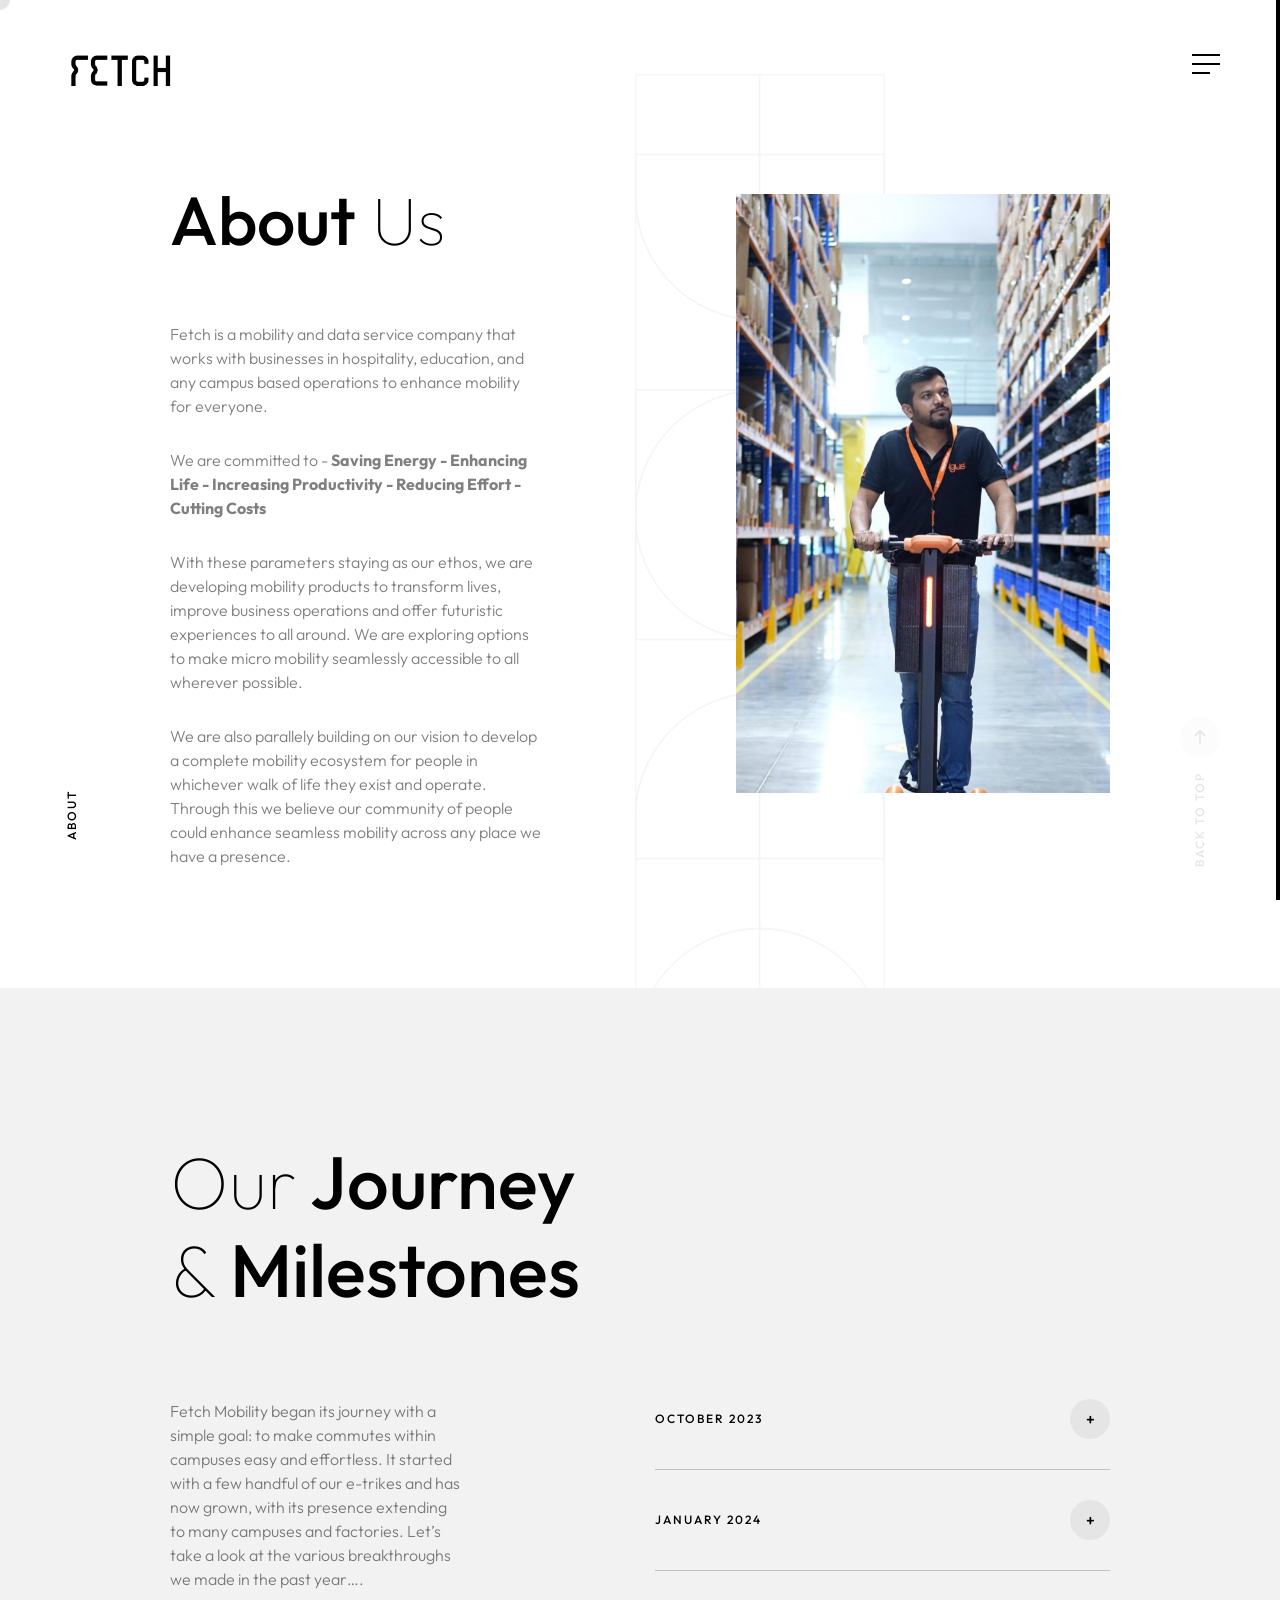
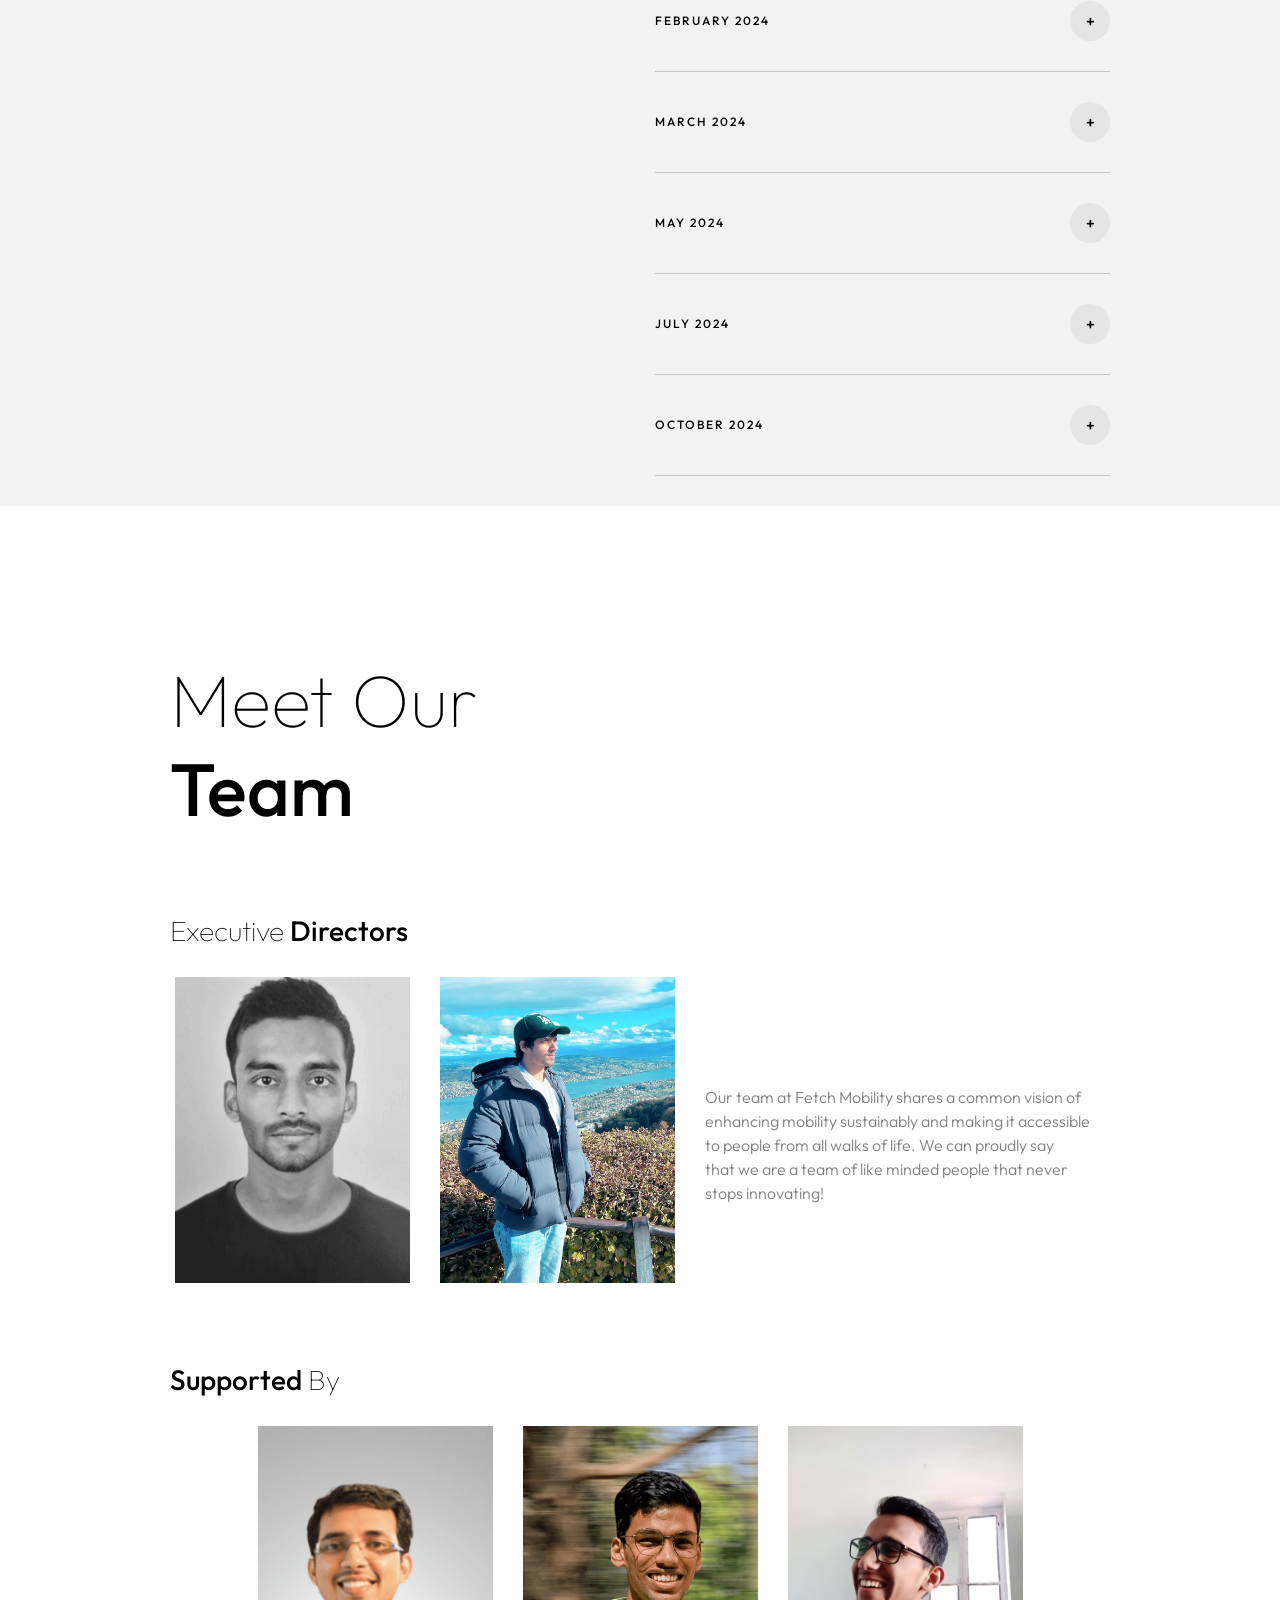
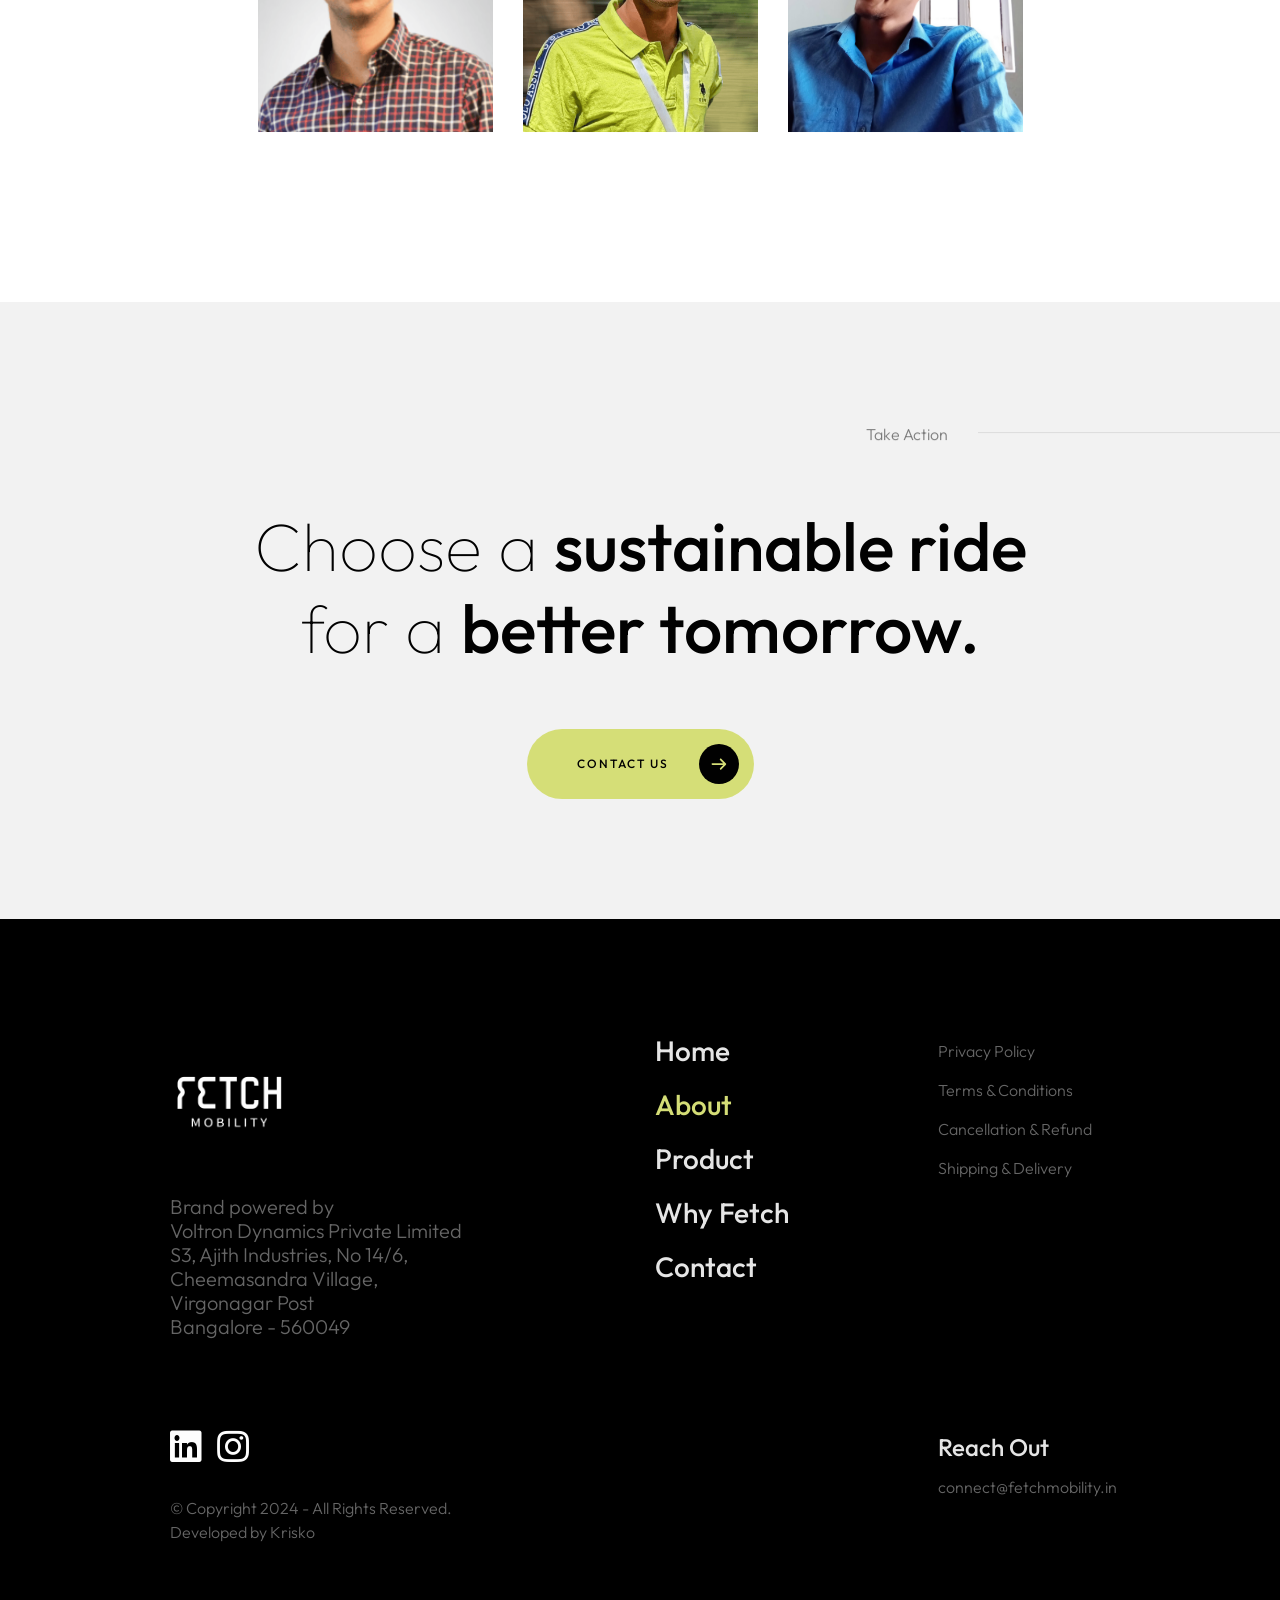
==== about.html @ f368ff75 "full" ====
<!DOCTYPE html>
<html lang="zxx">

<head>
  <meta charset="UTF-8" />
  <meta name="viewport" content="width=device-width, initial-scale=1.0" />
  <meta http-equiv="X-UA-Compatible" content="ie=edge" />

  <!-- bootstrap grid css -->
  <link rel="stylesheet" href="css/plugins/bootstrap-grid.css" />
  <!-- font awesome css -->
  <link rel="stylesheet" href="css/plugins/font-awesome.min.css" />
  <!-- swiper css -->
  <link rel="stylesheet" href="css/plugins/swiper.min.css" />
  <!-- fancybox css -->
  <link rel="stylesheet" href="css/plugins/fancybox.min.css" />
  <!-- ashley scss -->
  <link rel="stylesheet" href="css/style.css" />
  <!-- page name -->
  <title>About Us</title>
</head>

<body id="swupMain">
  <!-- wrapper -->
  <div class="mil-wrapper" id="top">
    <!-- cursor -->
    <div class="mil-ball">
      <span class="mil-icon-1">
        <svg viewBox="0 0 128 128">
          <path
            d="M106.1,41.9c-1.2-1.2-3.1-1.2-4.2,0c-1.2,1.2-1.2,3.1,0,4.2L116.8,61H11.2l14.9-14.9c1.2-1.2,1.2-3.1,0-4.2	c-1.2-1.2-3.1-1.2-4.2,0l-20,20c-1.2,1.2-1.2,3.1,0,4.2l20,20c0.6,0.6,1.4,0.9,2.1,0.9s1.5-0.3,2.1-0.9c1.2-1.2,1.2-3.1,0-4.2	L11.2,67h105.5l-14.9,14.9c-1.2,1.2-1.2,3.1,0,4.2c0.6,0.6,1.4,0.9,2.1,0.9s1.5-0.3,2.1-0.9l20-20c1.2-1.2,1.2-3.1,0-4.2L106.1,41.9	z" />
        </svg>
      </span>
      <div class="mil-more-text">More</div>
      <div class="mil-choose-text">Сhoose</div>
    </div>
    <!-- cursor end -->

    <!-- preloader -->
    <!-- <div class="mil-preloader">
            <div class="mil-preloader-animation">
                <div class="mil-pos-abs mil-animation-1">
                    <p class="mil-h3 mil-muted mil-thin">Pioneering</p>
                    <p class="mil-h3 mil-muted">Creative</p>
                    <p class="mil-h3 mil-muted mil-thin">Excellence</p>
                </div>
                <div class="mil-pos-abs mil-animation-2">
                    <div class="mil-reveal-frame">
                        <p class="mil-reveal-box"></p>
                        <p class="mil-h3 mil-muted mil-thin">ashley.com</p>
                    </div>
                </div>
            </div>
        </div> -->
    <!-- preloader end -->

    <!-- scrollbar progress -->
    <div class="mil-progress-track">
      <div class="mil-progress"></div>
    </div>
    <!-- scrollbar progress end -->

    <!-- menu -->
    <div class="mil-menu-frame">
      <!-- frame clone -->
      <div class="mil-frame-top">
        <!-- <a href="index.html" class="mil-logo">A.</a> -->
        <a href="index.html" class="mil-logo">
          <img src="img/photo/logo-light.png" alt="Logo" style="width: 120px; height: auto" />
        </a>
        <div class="mil-menu-btn">
          <span></span>
        </div>
      </div>
      <!-- frame clone end -->
      <div class="container">
        <div class="mil-menu-content">
          <div class="row">
            <div class="col-xl-5">
              <nav class="mil-main-menu" id="swupMenu">
                <ul>
                  <li class="mil-has-children">
                    <a href="index.html">Home</a>
                    <!-- <ul>
                                            <li><a href="home-1.html">Landing page</a></li>
                                            <li><a href="home-2.html">Personal</a></li>
                                            <li><a href="portfolio-3.html">Portfolio slider</a></li>
                                        </ul> -->
                  </li>
                  <li class="mil-has-children mil-active">
                    <a href="about.html">About</a>
                    <!-- <ul>
                                            <li><a href="portfolio-1.html">Grid type 1</a></li>
                                            <li><a href="portfolio-2.html">Grid type 2</a></li>
                                            <li><a href="portfolio-3.html">Slider</a></li>
                                        </ul> -->
                  </li>
                  <li class="mil-has-children">
                    <a href="product.html">Product</a>
                  </li>
                  <li class="mil-has-children">
                    <a href="why-fetch.html">Why Fetch</a>
                    <!-- <ul>
                                            <li><a href="services.html">Services List</a></li>
                                            <li><a href="service.html">Single service</a></li>
                                        </ul> -->
                  </li>

                  <!-- #TODO: Uncomment -->
                  <!-- <li class="mil-has-children"> -->
                  <!-- #TODO: Add href value -->
                  <!-- <a href="#.">Product</a> -->
                  <!-- <ul>
                                            <li><a href="blog.html">Blog List</a></li>
                                            <li><a href="publication.html">Publication</a></li>
                                        </ul> -->
                  <!-- </li> -->
                  <!-- #TODO: Uncomment -->
                  <!-- <li class="mil-has-children"> -->
                  <!-- <a href="blog.html">Blog</a> -->
                  <!-- <ul>
                                            <li><a href="team.html">Team</a></li>
                                            <li><a href="contact.html">Contact</a></li>
                                            <li><a href="404.html">404</a></li>
                                        </ul> -->
                  <!-- </li> -->
                  <li class="mil-has-children">
                    <a href="contact.html">Contact</a>
                  </li>
                </ul>
              </nav>
            </div>
          </div>
        </div>
      </div>
    </div>
    <!-- menu -->

    <!-- curtain -->
    <div class="mil-curtain"></div>
    <!-- curtain end -->

    <!-- frame -->
    <div class="mil-frame">
      <div class="mil-frame-top">
        <!-- <a href="index.html" class="mil-logo">A.</a> -->
        <a href="index.html" class="mil-logo">
          <img src="img/photo/logo.png" alt="Logo" class="responsive-logo" style="width: 120px; height: auto" />
        </a>
        <div class="mil-menu-btn">
          <span></span>
        </div>
      </div>
      <div class="mil-frame-bottom">
        <div class="mil-current-page"></div>
        <div class="mil-back-to-top">
          <a href="#top" class="mil-link mil-dark mil-arrow-place">
            <span>Back to top</span>
          </a>
        </div>
      </div>
    </div>
    <!-- frame end -->

    <!-- content -->
    <div class="mil-content">
      <div class="mil-main-transition">
        <!-- about -->
        <section id="about">
          <div class="container mil-p-120-30">
            <a href="index.html">
              <img src="img/photo/logo.png" alt="Logo" class="removed-logo" style="
                    width: 120px;
                    height: 120px;
                    position: absolute;
                    top: 10px;
                    left: 60px;
                  " /></a>

            <div class="row justify-content-between align-items-center">
              <div class="col-lg-6 col-xl-5">
                <div class="mil-mb-90">
                  <h2 class="mil-up mil-mb-60" style="margin-top: 60px; margin-bottom: 60px">
                    About<span class="mil-thin"> Us</span>
                  </h2>
                  <p class="mil-up mil-mb-30">
                    Fetch is a mobility and data service company that works
                    with businesses in hospitality, education, and any campus
                    based operations to enhance mobility for everyone.
                  </p>
                  <p class="mil-up mil-mb-30">
                    We are committed to -
                    <strong>Saving Energy - Enhancing Life - Increasing
                      Productivity - Reducing Effort - Cutting Costs</strong>
                  </p>
                  <p class="mil-up mil-mb-30">
                    With these parameters staying as our ethos, we are
                    developing mobility products to transform lives, improve
                    business operations and offer futuristic experiences to
                    all around. We are exploring options to make micro
                    mobility seamlessly accessible to all wherever possible.
                  </p>
                  <p class="mil-up mil-mb-60">
                    We are also parallely building on our vision to develop a
                    complete mobility ecosystem for people in whichever walk
                    of life they exist and operate. Through this we believe
                    our community of people could enhance seamless mobility
                    across any place we have a presence.
                  </p>
                  <!-- #TODO: Modify as in design -->
                  <!-- <div class="mil-about-quote">
                                        <div class="mil-avatar mil-up">
                                            <img src="img/faces/customers/2.jpg" alt="Founder">
                                        </div>
                                        <h6 class="mil-quote mil-up">Passionately Creating <span class="mil-thin">Design Wonders:</span> Unleashing <span class="mil-thin">Boundless Creativity</span></h6>
                                    </div> -->
                </div>
              </div>

              <!-- <div class="row mil-services-grid m-0">
                                <div class="col-md-6 col-lg-3 mil-services-grid-item p-0">

                                    <a href="service.html" class="mil-service-card-sm mil-up">
                                        <h5 class="mil-muted mil-mb-30">Branding and <br>Identity Design</h5>
                                        <p class="mil-light-soft mil-mb-30">Our creative agency is a team of professionals focused on helping your brand grow.</p>
                                        <div class="mil-button mil-icon-button-sm mil-arrow-place"></div>
                                    </a>

                                </div>
                                <div class="col-md-6 col-lg-3 mil-services-grid-item p-0">

                                    <a href="service.html" class="mil-service-card-sm mil-up">
                                        <h5 class="mil-muted mil-mb-30">Website Design <br>and Development</h5>
                                        <p class="mil-light-soft mil-mb-30">Our creative agency is a team of professionals focused on helping your brand grow.</p>
                                        <div class="mil-button mil-icon-button-sm mil-arrow-place"></div>
                                    </a>

                                </div>
                            </div> -->

              <div class="col-lg-5">
                <div class="mil-about-photo mil-mb-90">
                  <div class="mil-lines-place"></div>
                  <div class="mil-up mil-img-frame" style="padding-bottom: 160%">
                    <img src="img/photo/about.jpg" alt="img" class="mil-scale" data-value-1="1" data-value-2="1.2" />
                  </div>
                </div>
              </div>
            </div>
          </div>
        </section>
        <!-- about end -->

        <!-- banner -->
        <div class="mil-inner-banner mil-soft-bg">
          <!-- <div class="mil-animation-frame">
                        <div class="mil-animation mil-position-4 mil-dark mil-scale" data-value-1="6" data-value-2="1.4"></div>
                    </div> -->
          <div class="mil-banner-content mil-up">
            <div class="container">
              <!-- <ul class="mil-breadcrumbs mil-mb-60">
                                <li><a href="home-1.html">Homepage</a></li>
                                <li><a href="services.html">Services</a></li>
                                <li><a href="service.html">Service</a></li>
                            </ul> -->
              <h1 class="mil-mb-60">
                <span class="mil-thin">Our</span> Journey
                <span class="mil-thin"><br />& </span>Milestones
              </h1>
              <a class="mil-link"> </a>
            </div>
          </div>
        </div>
        <!-- banner end -->

        <!-- service -->
        <section id="service" class="mil-soft-bg">
          <div class="container mil-p-20-90">
            <div class="row justify-content-between">
              <div class="col-lg-4 mil-relative mil-mb-90">
                <!-- TODO: Add Subheader -->
                <!-- <h4 class="mil-up mil-mb-30">Your <span class="mil-thin">Approach</span> <br>and <span class="mil-thin">Work Specifics</span></h4> -->
                <p class="mil-up mil-mb-30">
                  Fetch Mobility began its journey with a simple goal: to make
                  commutes within campuses easy and effortless. It started
                  with a few handful of our e-trikes and has now grown, with
                  its presence extending to many campuses and factories. Let’s
                  take a look at the various breakthroughs we made
                  in the past year….
                </p>
                <!-- <div class="mil-up">
                                    <a href="portfolio-3.html" class="mil-link mil-dark mil-arrow-place">
                                        <span>View works</span>
                                    </a>
                                </div> -->
              </div>
              <div class="col-lg-6">
                <div class="mil-accordion-group mil-up">
                  <div class="mil-accordion-menu">
                    <p class="mil-accordion-head">OCTOBER 2023</p>

                    <div class="mil-symbol mil-h3">
                      <div class="mil-plus">+</div>
                      <div class="mil-minus">-</div>
                    </div>
                  </div>
                  <div class="mil-accordion-content">
                    <p class="mil-mb-30">
                      In October 2023, our journey began with a clear mission:
                      to transform micro-mobility and provide enhanced,
                      accessible mobility solutions for all. We began by
                      implementing a Minimum Viable Product (MVP) to
                      understand how people would perceive and adapt to a new
                      mobility solution within campus environments.
                    </p>
                  </div>
                </div>

                <div class="mil-accordion-group mil-up">
                  <div class="mil-accordion-menu">
                    <p class="mil-accordion-head">JANUARY 2024</p>

                    <div class="mil-symbol mil-h3">
                      <div class="mil-plus">+</div>
                      <div class="mil-minus">-</div>
                    </div>
                  </div>
                  <div class="mil-accordion-content">
                    <p class="mil-mb-30">
                      By January 2024, we had developed the first iteration of
                      our Classic Trike, and rigorous testing was underway.
                      Our founders were dedicated to creating a completely
                      indigenous product, with all technological capabilities
                      designed and built in-house to ensure the highest
                      standards of innovation and quality.
                    </p>
                  </div>
                </div>

                <div class="mil-accordion-group mil-up">
                  <div class="mil-accordion-menu">
                    <p class="mil-accordion-head">FEBRUARY 2024</p>

                    <div class="mil-symbol mil-h3">
                      <div class="mil-plus">+</div>
                      <div class="mil-minus">-</div>
                    </div>
                  </div>
                  <div class="mil-accordion-content">
                    <p class="mil-mb-30">
                      In February 2024, we launched our pioneer fleet of
                      Trikes and began conducting live demos at multiple
                      campuses. It didn’t take long to grab the attention, as
                      institutions began to realize the potential of
                      integrating these cutting-edge vehicles into their
                      campuses. A major breakthrough came when Century Group,
                      one of Bangalore's most reputed real estate firms,
                      recognized the opportunity and decided to future-proof
                      their campuses with our products.
                    </p>
                  </div>
                </div>

                <div class="mil-accordion-group mil-up">
                  <div class="mil-accordion-menu">
                    <p class="mil-accordion-head">MARCH 2024</p>

                    <div class="mil-symbol mil-h3">
                      <div class="mil-plus">+</div>
                      <div class="mil-minus">-</div>
                    </div>
                  </div>
                  <div class="mil-accordion-content">
                    <p class="mil-mb-30">
                      The following month, in March 2024, our flagship Voltron
                      CT2310 Trikes were successfully deployed at Vidyashilp
                      University, transforming campus commutes and
                      significantly enhancing the institution’s brand appeal.
                      The experience was universally loved by students, staff,
                      and faculty alike, making it a major milestone for the
                      company.
                    </p>
                  </div>
                </div>

                <div class="mil-accordion-group mil-up">
                  <div class="mil-accordion-menu">
                    <p class="mil-accordion-head">MAY 2024</p>

                    <div class="mil-symbol mil-h3">
                      <div class="mil-plus">+</div>
                      <div class="mil-minus">-</div>
                    </div>
                  </div>
                  <div class="mil-accordion-content">
                    <p class="mil-mb-30">
                      By May 2024, our second fleet was deployed at the Igus
                      campus in Germany. The leadership there saw the value of
                      our products in terms of saving cost, time, and energy,
                      and our products were quickly embraced as part of their
                      commitment to lean operations and efficiency.
                    </p>
                  </div>
                </div>

                <div class="mil-accordion-group mil-up">
                  <div class="mil-accordion-menu">
                    <p class="mil-accordion-head">JULY 2024</p>

                    <div class="mil-symbol mil-h3">
                      <div class="mil-plus">+</div>
                      <div class="mil-minus">-</div>
                    </div>
                  </div>
                  <div class="mil-accordion-content">
                    <p class="mil-mb-30">
                      In July 2024, as our vision of scaling and making
                      enhanced mobility accessible to all began to take shape,
                      we officially rebranded as Fetch Mobility. This new name
                      reflected our ambition to create a comprehensive
                      mobility ecosystem that serves diverse needs across
                      different sectors.
                    </p>
                  </div>
                </div>

                <div class="mil-accordion-group mil-up">
                  <div class="mil-accordion-menu">
                    <p class="mil-accordion-head">OCTOBER 2024</p>

                    <div class="mil-symbol mil-h3">
                      <div class="mil-plus">+</div>
                      <div class="mil-minus">-</div>
                    </div>
                  </div>
                  <div class="mil-accordion-content">
                    <p class="mil-mb-30">
                      Finally, by October 2024, we had refined our approach to
                      scalability. The Classic Trike was upgraded, and we
                      introduced our first Kick Scooter. Additionally, we
                      developed an impressive software ecosystem and a custom
                      Vehicle Access System, all built entirely in-house by
                      our talented engineering team, setting the stage for the
                      next phase of growth.
                    </p>
                  </div>
                </div>
              </div>
            </div>
          </div>
        </section>
        <!-- service end -->

        <!-- banner -->
        <div class="mil-inner-banner">
          <div class="mil-banner-content mil-up">
            <!-- <div class="mil-animation-frame">
                            <div class="mil-animation mil-position-4 mil-dark mil-scale" data-value-1="6" data-value-2="1.4"></div>
                        </div> -->
            <div class="container">
              <!-- <ul class="mil-breadcrumbs mil-mb-60">
                                <li><a href="home-1.html">Homepage</a></li>
                                <li><a href="team.html">Team</a></li>
                            </ul> -->
              <h1 class="mil-mb-60">
                <span class="mil-thin">Meet Our</span><br />
                Team
              </h1>
            </div>
          </div>
        </div>
        <!-- banner end -->

        <!-- team -->
        <section id="team">
          <div class="container mil-p-120-90" style="padding-top: 20px">
            <div class="row">
              <h4 class="mil-up mil-mb-30">
                <span class="mil-thin">Executive</span> Directors
              </h4>
              <div
                style="display: flex; gap: 30px; align-items: center; flex-wrap: wrap; justify-content: center; margin-bottom: 50px;">
                <div class="col-6 col-md-4 col-lg-3">
                  <div class="mil-team-card mil-up mil-mb-30">
                    <img src="img/faces/joseph.png" alt="Team member" />
                    <div class="mil-description">
                      <div class="mil-secrc-text">
                        <h5 class="mil-muted mil-mb-5">
                          <a href="">Joseph Thomas</a>
                        </h5>
                        <p class="mil-link mil-light-soft mil-mb-10">
                          Founder
                        </p>
                        <ul class="mil-social-icons mil-center">
                          <!-- <li><a href="#." target="_blank" class="social-icon"> <i class="fab fa-behance"></i></a></li>
                                                <li><a href="#." target="_blank" class="social-icon"> <i class="fab fa-dribbble"></i></a></li>
                                                <li><a href="#." target="_blank" class="social-icon"> <i class="fab fa-twitter"></i></a></li>
                                                <li><a href="#." target="_blank" class="social-icon"> <i class="fab fa-github"></i></a></li> -->
                        </ul>
                      </div>
                    </div>
                  </div>
                </div>
                <div class="col-6 col-md-4 col-lg-3">
                  <div class="mil-team-card mil-up mil-mb-30">
                    <img src="img/faces/thomas.jpg" alt="Team member" />
                    <div class="mil-description">
                      <div class="mil-secrc-text">
                        <h5 class="mil-muted mil-mb-5">
                          <a href="">Thomas Abraham</a>
                        </h5>
                        <p class="mil-link mil-light-soft mil-mb-10">
                          Co-Founder
                        </p>
                        <ul class="mil-social-icons mil-center">
                          <!-- <li><a href="#." target="_blank" class="social-icon"> <i class="fab fa-behance"></i></a></li>
                                                <li><a href="#." target="_blank" class="social-icon"> <i class="fab fa-dribbble"></i></a></li>
                                                <li><a href="#." target="_blank" class="social-icon"> <i class="fab fa-twitter"></i></a></li>
                                                <li><a href="#." target="_blank" class="social-icon"> <i class="fab fa-github"></i></a></li> -->
                        </ul>
                      </div>
                    </div>
                  </div>
                </div>
                <p style="text-wrap: pretty; max-width: 400px;">
                  Our team at Fetch Mobility shares a common vision of
                  enhancing mobility sustainably and making it accessible to
                  people from all walks of life. We can proudly say that we
                  are a team of like minded people that never stops
                  innovating!
                </p>
              </div>
            </div>

            <div class="row">
              <h4 class="mil-up mil-mb-30">
                Supported <span class="mil-thin">By</span>
              </h4>
              <div
                style="display: flex; gap: 30px; align-items: center; flex-wrap: wrap; justify-content: center; margin-bottom: 50px;">
                <div class="col-6 col-md-4 col-lg-3">
                <div class="mil-team-card mil-up mil-mb-30">
                  <img src="img/faces/manu.png" alt="Team member" />
                  <div class="mil-description">
                    <div class="mil-secrc-text">
                      <h5 class="mil-muted mil-mb-5">
                        <a href="">Manu George</a>
                      </h5>
                      <p class="mil-link mil-light-soft mil-mb-10">
                        Mechanical Designs
                      </p>
                      <ul class="mil-social-icons mil-center">
                        <!-- <li><a href="#." target="_blank" class="social-icon"> <i class="fab fa-behance"></i></a></li>
                                                <li><a href="#." target="_blank" class="social-icon"> <i class="fab fa-dribbble"></i></a></li>
                                                <li><a href="#." target="_blank" class="social-icon"> <i class="fab fa-twitter"></i></a></li>
                                                <li><a href="#." target="_blank" class="social-icon"> <i class="fab fa-github"></i></a></li> -->
                      </ul>
                    </div>
                  </div>
                </div>
              </div>
              <div class="col-6 col-md-4 col-lg-3">
                <div class="mil-team-card mil-up mil-mb-30">
                  <img src="img/faces/kuriakose.png" alt="Team member" />
                  <div class="mil-description">
                    <div class="mil-secrc-text">
                      <h5 class="mil-muted mil-mb-5">
                        <a href="">Kuriakose Kuruvilla</a>
                      </h5>
                      <p class="mil-link mil-light-soft mil-mb-10">
                        Software
                      </p>
                      <ul class="mil-social-icons mil-center">
                        <!-- <li><a href="#." target="_blank" class="social-icon"> <i class="fab fa-behance"></i></a></li>
                                                <li><a href="#." target="_blank" class="social-icon"> <i class="fab fa-dribbble"></i></a></li>
                                                <li><a href="#." target="_blank" class="social-icon"> <i class="fab fa-twitter"></i></a></li>
                                                <li><a href="#." target="_blank" class="social-icon"> <i class="fab fa-github"></i></a></li> -->
                      </ul>
                    </div>
                  </div>
                </div>
              </div>
              <div class="col-6 col-md-4 col-lg-3">
                <div class="mil-team-card mil-up mil-mb-30">
                  <img src="img/faces/dharmedra.jpg" alt="Team member" />
                  <div class="mil-description">
                    <div class="mil-secrc-text">
                      <h5 class="mil-muted mil-mb-5">
                        <a href="">Dharmendra Singh</a>
                      </h5>
                      <p class="mil-link mil-light-soft mil-mb-10">
                        Embedded Systems
                      </p>
                      <ul class="mil-social-icons mil-center">
                        <!-- <li><a href="#." target="_blank" class="social-icon"> <i class="fab fa-behance"></i></a></li>
                                                <li><a href="#." target="_blank" class="social-icon"> <i class="fab fa-dribbble"></i></a></li>
                                                <li><a href="#." target="_blank" class="social-icon"> <i class="fab fa-twitter"></i></a></li>
                                                <li><a href="#." target="_blank" class="social-icon"> <i class="fab fa-github"></i></a></li> -->
                      </ul>
                    </div>
                  </div>
                </div>
              </div>
              </div>

            </div>
          </div>
        </section>
        <!-- team end -->

        <!-- call to action -->
        <section class="mil-soft-bg">
          <div class="container mil-p-120-120">
            <div class="row">
              <div class="col-lg-10">
                <span class="mil-suptitle mil-suptitle-right mil-suptitle-dark mil-up">Take Action</span>
              </div>
            </div>
            <div class="mil-center">
              <h2 class="mil-up mil-mb-60">
                <span class="mil-thin">Choose a </span>sustainable ride<br /><span class="mil-thin">
                  for a </span>better tomorrow.
              </h2>
              <div class="mil-up">
                <a href="contact.html" class="mil-button mil-arrow-place"><span>Contact us</span></a>
              </div>
            </div>
          </div>
        </section>
        <!-- call to action end -->

        <!-- services -->
        <!-- <section class="mil-dark-bg">
                    <div class="mi-invert-fix">
                        <div class="mil-animation-frame">
                            <div class="mil-animation mil-position-1 mil-scale" data-value-1="2.4" data-value-2="1.4" style="top: 300px; right: -100px"></div>
                            <div class="mil-animation mil-position-2 mil-scale" data-value-1="2" data-value-2="1" style="left: 150px"></div>
                        </div>
                        <div class="container mil-p-120-0">

                            <div class="mil-mb-120">
                                <div class="row">
                                    <div class="col-lg-10">

                                        <span class="mil-suptitle mil-light-soft mil-suptitle-right mil-up">Professionals focused on helping your brand<br> grow and move forward.</span>

                                    </div>
                                </div>

                                <div class="mil-complex-text justify-content-center mil-up mil-mb-15">

                                    <span class="mil-text-image"><img src="img/photo/2.jpg" alt="team"></span>
                                    <h2 class="mil-h1 mil-muted mil-center">Unique <span class="mil-thin">Ideas</span></h2>

                                </div>
                                <div class="mil-complex-text justify-content-center mil-up">

                                    <h2 class="mil-h1 mil-muted mil-center">For Your <span class="mil-thin">Business.</span></h2>
                                    <a href="services.html" class="mil-services-button mil-button mil-arrow-place"><span>What we do</span></a>

                                </div>
                            </div>

                            <div class="row mil-services-grid m-0">
                                <div class="col-md-6 col-lg-3 mil-services-grid-item p-0">

                                    <a href="service.html" class="mil-service-card-sm mil-up">
                                        <h5 class="mil-muted mil-mb-30">Branding and <br>Identity Design</h5>
                                        <p class="mil-light-soft mil-mb-30">Our creative agency is a team of professionals focused on helping your brand grow.</p>
                                        <div class="mil-button mil-icon-button-sm mil-arrow-place"></div>
                                    </a>

                                </div>
                                <div class="col-md-6 col-lg-3 mil-services-grid-item p-0">

                                    <a href="service.html" class="mil-service-card-sm mil-up">
                                        <h5 class="mil-muted mil-mb-30">Website Design <br>and Development</h5>
                                        <p class="mil-light-soft mil-mb-30">Our creative agency is a team of professionals focused on helping your brand grow.</p>
                                        <div class="mil-button mil-icon-button-sm mil-arrow-place"></div>
                                    </a>

                                </div>
                                <div class="col-md-6 col-lg-3 mil-services-grid-item p-0">

                                    <a href="service.html" class="mil-service-card-sm mil-up">
                                        <h5 class="mil-muted mil-mb-30">Advertising and <br>Marketing Campaigns</h5>
                                        <p class="mil-light-soft mil-mb-30">Our creative agency is a team of professionals focused on helping your brand grow.</p>
                                        <div class="mil-button mil-icon-button-sm mil-arrow-place"></div>
                                    </a>

                                </div>
                                <div class="col-md-6 col-lg-3 mil-services-grid-item p-0">

                                    <a href="service.html" class="mil-service-card-sm mil-up">
                                        <h5 class="mil-muted mil-mb-30">Creative Consulting <br>and Development</h5>
                                        <p class="mil-light-soft mil-mb-30">Our creative agency is a team of professionals focused on helping your brand grow.</p>
                                        <div class="mil-button mil-icon-button-sm mil-arrow-place"></div>
                                    </a>

                                </div>
                            </div>
                        </div>
                    </div>
                </section> -->
        <!-- services end -->

        <!-- footer -->
        <footer class="mil-dark-bg">
          <div class="mi-invert-fix">
            <div class="container mil-p-120-60">
              <div class="row justify-content-between">
                <div class="col-md-4 col-lg-4 mil-mb-60">
                  <div class="mil-muted mil-logo mil-up mil-mb-30">
                    <img src="img/photo/logo2-light.png" alt="Logo" style="width: 120px; height: auto" />
                  </div>

                  <p class="mil-light-soft mil-up mil-mb-30" style="font-size: 20px">
                    Brand powered by <br />
                    Voltron Dynamics Private Limited <br />
                    S3, Ajith Industries, No 14/6, <br />
                    Cheemasandra Village, Virgonagar Post <br />
                    Bangalore - 560049
                  </p>

                  <!-- <form class="mil-subscribe-form mil-up">
                                        <input type="text" placeholder="Enter our email">
                                        <button type="submit" class="mil-button mil-icon-button-sm mil-arrow-place"></button>
                                    </form> -->
                </div>
                <div class="col-md-7 col-lg-6">
                  <div class="row justify-content-end">
                    <div class="col-md-6 col-lg-7">
                      <nav class="mil-footer-menu mil-mb-60">
                        <ul>
                          <!-- #TODO: Add href value -->
                          <li class="mil-up">
                            <a href="index.html">Home</a>
                          </li>
                          <li class="mil-up mil-active">
                            <a href="about.html">About</a>
                          </li>
                          <li class="mil-up">
                            <a href="product.html">Product</a>
                          </li>
                          <li class="mil-up">
                            <a href="why-fetch.html">Why Fetch</a>
                          </li>
                          <!-- #TODO: Uncomment -->
                          <!-- <li class="mil-up">
                                                        <a href="">Product</a>
                                                    </li>
                                                    <li class="mil-up">
                                                        <a href="">Blog</a>
                                                    </li> -->
                          <li class="mil-up">
                            <a href="contact.html">Contact</a>
                          </li>
                        </ul>
                      </nav>
                    </div>
                    <div class="col-md-6 col-lg-5">
                      <ul class="mil-menu-list mil-up mil-mb-60">
                        <li>
                          <a href="policy.html" class="mil-light-soft">Privacy Policy</a>
                        </li>
                        <li>
                          <a href="terms.html" class="mil-light-soft">Terms & Conditions</a>
                        </li>
                        <li>
                          <a href="cancellation.html" class="mil-light-soft">Cancellation & Refund</a>
                        </li>
                        <li>
                          <a href="delivery.html" class="mil-light-soft">Shipping & Delivery</a>
                        </li>
                      </ul>
                    </div>
                  </div>
                </div>
              </div>

              <div class="row justify-content-between flex-sm-row-reverse">
                <div class="col-md-7 col-lg-6">
                  <div class="row justify-content-between">
                    <div class="col-md-6 col-lg-5 mil-mb-60">
                      <!-- <h6 class="mil-muted mil-up mil-mb-10" style="font-size: 24px;">Contact Us</h6>

                                            <p class="mil-light-soft mil-up"><span class="mil-no-wrap">+91 88849 30 908</span><br><span class="mil-no-wrap">+91 63605 76 086</span></p> -->
                    </div>
                    <div class="col-md-6 col-lg-5 mil-mb-60">
                      <h6 class="mil-muted mil-up mil-mb-10" style="font-size: 24px">
                        Reach Out
                      </h6>

                      <p class="mil-light-soft mil-up">
                        <span class="mil-no-wrap"><a
                            href="mailto:connect@fetchmobility.in">connect@fetchmobility.in</a></span>
                      </p>
                    </div>
                  </div>
                </div>
                <div class="col-md-4 col-lg-6 mil-mb-60">
                  <div class="mil-vert-between">
                    <div class="mil-mb-30">
                      <ul class="mil-social-icons mil-up">
                        <!-- #TODO: Add href value -->
                        <!-- <li><a href="#." target="_blank" class="social-icon"> <i class="fab fa-whatsapp fa-2x"></i></a></li> -->
                        <li>
                          <a href="https://www.linkedin.com/company/fetchmobility/" target="_blank" class="social-icon">
                            <i class="fab fa-linkedin fa-2x"></i></a>
                        </li>
                        <li>
                          <a href="https://www.instagram.com/fetchmobility" target="_blank" class="social-icon">
                            <i class="fab fa-instagram fa-2x"></i></a>
                        </li>
                        <!-- <li><a href="#." target="_blank" class="social-icon"> <i class="far fa-circle"></i></a></li> -->
                      </ul>
                    </div>
                    <p class="mil-light-soft mil-up">
                      © Copyright 2024 - All Rights Reserved. <br />
                      <a href="https://www.krisko.in">Developed by Krisko</a>
                    </p>
                  </div>
                </div>
              </div>
            </div>
          </div>
        </footer>
        <!-- footer end -->

        <!-- hidden elements -->
        <div class="mil-hidden-elements">
          <div class="mil-dodecahedron">
            <div class="mil-pentagon">
              <div></div>
              <div></div>
              <div></div>
              <div></div>
              <div></div>
            </div>
            <div class="mil-pentagon">
              <div></div>
              <div></div>
              <div></div>
              <div></div>
              <div></div>
            </div>
            <div class="mil-pentagon">
              <div></div>
              <div></div>
              <div></div>
              <div></div>
              <div></div>
            </div>
            <div class="mil-pentagon">
              <div></div>
              <div></div>
              <div></div>
              <div></div>
              <div></div>
            </div>
            <div class="mil-pentagon">
              <div></div>
              <div></div>
              <div></div>
              <div></div>
              <div></div>
            </div>
            <div class="mil-pentagon">
              <div></div>
              <div></div>
              <div></div>
              <div></div>
              <div></div>
            </div>
            <div class="mil-pentagon">
              <div></div>
              <div></div>
              <div></div>
              <div></div>
              <div></div>
            </div>
            <div class="mil-pentagon">
              <div></div>
              <div></div>
              <div></div>
              <div></div>
              <div></div>
            </div>
            <div class="mil-pentagon">
              <div></div>
              <div></div>
              <div></div>
              <div></div>
              <div></div>
            </div>
            <div class="mil-pentagon">
              <div></div>
              <div></div>
              <div></div>
              <div></div>
              <div></div>
            </div>
            <div class="mil-pentagon">
              <div></div>
              <div></div>
              <div></div>
              <div></div>
              <div></div>
            </div>
            <div class="mil-pentagon">
              <div></div>
              <div></div>
              <div></div>
              <div></div>
              <div></div>
            </div>
          </div>

          <svg xmlns="http://www.w3.org/2000/svg" viewBox="0 0 24 24" class="mil-arrow">
            <path
              d="M 14 5.3417969 C 13.744125 5.3417969 13.487969 5.4412187 13.292969 5.6367188 L 13.207031 5.7226562 C 12.816031 6.1136563 12.816031 6.7467188 13.207031 7.1367188 L 17.070312 11 L 4 11 C 3.448 11 3 11.448 3 12 C 3 12.552 3.448 13 4 13 L 17.070312 13 L 13.207031 16.863281 C 12.816031 17.254281 12.816031 17.887344 13.207031 18.277344 L 13.292969 18.363281 C 13.683969 18.754281 14.317031 18.754281 14.707031 18.363281 L 20.363281 12.707031 C 20.754281 12.316031 20.754281 11.682969 20.363281 11.292969 L 14.707031 5.6367188 C 14.511531 5.4412187 14.255875 5.3417969 14 5.3417969 z" />
          </svg>

          <svg width="250" viewBox="0 0 300 1404" fill="none" xmlns="http://www.w3.org/2000/svg" class="mil-lines">
            <path fill-rule="evenodd" clip-rule="evenodd"
              d="M1 892L1 941H299V892C299 809.71 232.29 743 150 743C67.7096 743 1 809.71 1 892ZM0 942H300V892C300 809.157 232.843 742 150 742C67.1573 742 0 809.157 0 892L0 942Z"
              class="mil-move" />
            <path fill-rule="evenodd" clip-rule="evenodd"
              d="M299 146V97L1 97V146C1 228.29 67.7096 295 150 295C232.29 295 299 228.29 299 146ZM300 96L0 96V146C0 228.843 67.1573 296 150 296C232.843 296 300 228.843 300 146V96Z"
              class="mil-move" />
            <path fill-rule="evenodd" clip-rule="evenodd" d="M299 1H1V1403H299V1ZM0 0V1404H300V0H0Z" />
            <path fill-rule="evenodd" clip-rule="evenodd"
              d="M150 -4.37115e-08L150 1404L149 1404L149 0L150 -4.37115e-08Z" />
            <path fill-rule="evenodd" clip-rule="evenodd"
              d="M150 1324C232.29 1324 299 1257.29 299 1175C299 1092.71 232.29 1026 150 1026C67.7096 1026 1 1092.71 1 1175C1 1257.29 67.7096 1324 150 1324ZM150 1325C232.843 1325 300 1257.84 300 1175C300 1092.16 232.843 1025 150 1025C67.1573 1025 0 1092.16 0 1175C0 1257.84 67.1573 1325 150 1325Z"
              class="mil-move" />
            <path fill-rule="evenodd" clip-rule="evenodd" d="M300 1175H0V1174H300V1175Z" class="mil-move" />
            <path fill-rule="evenodd" clip-rule="evenodd"
              d="M150 678C232.29 678 299 611.29 299 529C299 446.71 232.29 380 150 380C67.7096 380 1 446.71 1 529C1 611.29 67.7096 678 150 678ZM150 679C232.843 679 300 611.843 300 529C300 446.157 232.843 379 150 379C67.1573 379 0 446.157 0 529C0 611.843 67.1573 679 150 679Z"
              class="mil-move" />
            <path fill-rule="evenodd" clip-rule="evenodd" d="M299 380H1V678H299V380ZM0 379V679H300V379H0Z"
              class="mil-move" />
          </svg>
        </div>
        <!-- hidden elements end -->
      </div>
    </div>
    <!-- content -->
  </div>
  <!-- wrapper end -->

  <!-- jQuery js -->
  <script src="js/plugins/jquery.min.js"></script>
  <!-- swup js -->
  <script src="js/plugins/swup.min.js"></script>
  <!-- swiper js -->
  <script src="js/plugins/swiper.min.js"></script>
  <!-- fancybox js -->
  <script src="js/plugins/fancybox.min.js"></script>
  <!-- gsap js -->
  <script src="js/plugins/gsap.min.js"></script>
  <!-- scroll smoother -->
  <script src="js/plugins/smooth-scroll.js"></script>
  <!-- scroll trigger js -->
  <script src="js/plugins/ScrollTrigger.min.js"></script>
  <!-- scroll to js -->
  <script src="js/plugins/ScrollTo.min.js"></script>
  <!-- ashley js -->
  <script src="js/main.js"></script>
</body>

</html>
---- css/style.css ----
/* Orange: #d5de77 */

/* -------------------------------------------

Name: 		Ruizarch
Version:    1.0
Developer:	Nazar Miller (millerDigitalDesign)
Portfolio:  https://themeforest.net/user/millerdigitaldesign/portfolio?ref=MillerDigitalDesign

p.s. I am available for Freelance hire (UI design, web development). email: miller.themes@gmail.com

------------------------------------------- */
/*--------------------------------------------

1. common
    - main
    - typography
    - link
    - button
    - form
    - breadcrumbs
    - backgrounds
    - spaces
2. components
    - preloader
    - cursor
    - hidden elements
    - scrollbar
    - frame
    - menu button
    - menu
    - banner
    - circle text
    - lines
    - dodecahedron
    - about
    - partners
    - services
    - team
    - social icons
    - revievs
    - blog
    - footer
    - portfolio
    - map
    - accordion
    - price
    - 404
    - images
    - page transitions


--------------------------------------------*/
@import url("https://fonts.googleapis.com/css2?family=Outfit:wght@100;200;300;400;500;600;700;800;900&display=swap");
@import url(https://cdnjs.cloudflare.com/ajax/libs/font-awesome/5.15.0/css/all.min.css);
/* -------------------------------------------

main

------------------------------------------- */
*,
*:before,
*:after {
  -webkit-box-sizing: border-box;
          box-sizing: border-box;
  padding: 0;
  margin: 0;
}

.fetch_image {
   /* Default to full width */
  max-width: 300px; /* Maximum width for larger screens */
  height: auto; /* Maintain aspect ratio */
  position: relative;
  top: -30px;
}

@media screen and (max-width: 768px) {
  .fetch_image {
    max-width: 90%; /* Adjust max width for smaller screens */
  }
}

html,
body {
  padding: 0;
  margin: 0;
  font-family: "Outfit", sans-serif;
  font-size: 16px;
  font-weight: 300;
  color: rgba(0, 0, 0, 0.5);
  line-height: 150%;
  -ms-scroll-chaining: none;
      overscroll-behavior: none;
}
@media screen and (max-width: 768px) {
  html,
body {
    font-size: 15px;
  }
}

*::-moz-selection {
  color: inherit;
  background-color: transparent;
}

*::selection {
  color: inherit;
  background-color: transparent;
}

.mil-wrapper {
  position: relative;
  overflow: hidden;
  max-width: 100%;
}

.container {
  pointer-events: all;
}

.mil-relative {
  position: relative;
}

.mil-o-hidden {
  overflow: hidden;
}

.mil-flex {
  display: -webkit-box;
  display: -ms-flexbox;
  display: flex;
}

.mil-vert-between {
  display: -webkit-box;
  display: -ms-flexbox;
  display: flex;
  -webkit-box-orient: vertical;
  -webkit-box-direction: normal;
      -ms-flex-direction: column;
          flex-direction: column;
  -webkit-box-pack: justify;
      -ms-flex-pack: justify;
          justify-content: space-between;
  height: 100%;
}

@media screen and (max-width: 992px) {
  .mil-mobile-hidden {
    display: none;
  }
}

section {
  position: relative;
  overflow: hidden;
}

/* -------------------------------------------

typography

------------------------------------------- */
h1,
.mil-h1,
h2,
.mil-h12,
h3,
.mil-h3,
h4,
.mil-h4,
h5,
.mil-h5,
h6,
.mil-h6 {
  font-family: "Outfit", sans-serif;
  color: rgb(0, 0, 0);
  font-weight: 500;
  line-height: 120%;
}
@media screen and (max-width: 768px) {
  h1 br,
.mil-h1 br,
h2 br,
.mil-h12 br,
h3 br,
.mil-h3 br,
h4 br,
.mil-h4 br,
h5 br,
.mil-h5 br,
h6 br,
.mil-h6 br {
    display: none;
  }
}

h1,
.mil-h1 {
  font-size: 86px;
}
@media screen and (max-width: 1400px) {
  h1,
.mil-h1 {
    font-size: 74px;
  }
}
@media screen and (max-width: 1200px) {
  h1,
.mil-h1 {
    font-size: 72px;
  }
}
@media screen and (max-width: 992px) {
  h1,
.mil-h1 {
    font-size: 58px;
  }
}
@media screen and (max-width: 768px) {
  h1,
.mil-h1 {
    font-size: 34px;
  }
}

h2,
.mil-h2 {
  font-size: 68px;
  line-height: 120%;
}
@media screen and (max-width: 1200px) {
  h2,
.mil-h2 {
    font-size: 56px;
  }
}
@media screen and (max-width: 992px) {
  h2,
.mil-h2 {
    font-size: 44px;
  }
}
@media screen and (max-width: 768px) {
  h2,
.mil-h2 {
    font-size: 36px;
  }
}

h3,
.mil-h3 {
  font-size: 42px;
}
@media screen and (max-width: 1200px) {
  h3,
.mil-h3 {
    font-size: 39px;
  }
}
@media screen and (max-width: 992px) {
  h3,
.mil-h3 {
    font-size: 36px;
  }
}
@media screen and (max-width: 768px) {
  h3,
.mil-h3 {
    font-size: 30px;
  }
}

h4,
.mil-h4 {
  font-size: 28px;
}
@media screen and (max-width: 1200px) {
  h4,
.mil-h4 {
    font-size: 26px;
  }
}
@media screen and (max-width: 992px) {
  h4,
.mil-h4 {
    font-size: 24px;
  }
}
@media screen and (max-width: 768px) {
  h4,
.mil-h4 {
    font-size: 22px;
  }
}

h5,
.mil-h5 {
  font-size: 20px;
  line-height: 150%;
}
@media screen and (max-width: 768px) {
  h5,
.mil-h5 {
    font-size: 18px;
  }
}

h6,
.mil-h6 {
  font-size: 18px;
  line-height: 150%;
}
@media screen and (max-width: 1200px) {
  h6,
.mil-h6 {
    font-size: 17px;
  }
}
@media screen and (max-width: 992px) {
  h6,
.mil-h6 {
    font-size: 16px;
  }
}
@media screen and (max-width: 768px) {
  h6,
.mil-h6 {
    font-size: 21px;
  }
}

.mil-no-wrap {
  white-space: nowrap;
}

blockquote {
  padding: 60px;
  background-color: rgba(0, 0, 0, 0.05);
  font-size: 18px;
  color: rgb(0, 0, 0);
  font-style: italic;
  border-left: solid 4px #d5de77;
}
@media screen and (max-width: 768px) {
  blockquote {
    padding: 30px;
    font-size: 16px;
  }
}

.mil-text-sm {
  font-size: 15px;
}

.mil-text-lg {
  font-size: 18px;
  line-height: 170%;
}

.mil-text-xl {
  font-size: 22px;
  line-height: 180%;
}
@media screen and (max-width: 768px) {
  .mil-text-xl {
    font-size: 20px;
  }
}

.mil-upper {
  text-transform: uppercase;
  font-size: 12px;
  font-weight: 500;
  letter-spacing: 2px;
}

.mil-upper-1 {
  text-transform: uppercase;
  font-size: 18px;
  font-weight: 500;
  letter-spacing: 2px;
}

.mil-bold {
  font-weight: 500;
}

.mil-thin {
  font-weight: 100;
}

a {
  color: inherit;
  text-decoration: none;
}

.mil-complex-title {
  line-height: normal;
}

.mil-accent {
  color: #c9c550;
}

.mil-light {
  color: rgb(255, 255, 255) !important;
}
.mil-light a {
  color: rgb(255, 255, 255) !important;
}

.mil-muted {
  color: rgba(255, 255, 255, 0.9);
}

.mil-dark {
  color: rgb(0, 0, 0);
}

.mil-light-soft {
  color: rgba(255, 255, 255, 0.4);
}

.mil-dark-soft {
  color: rgba(0, 0, 0, 0.5);
}

.mil-marker {
  background-color: #d5de77;
  padding: 0 5px;
}

.mil-center {
  text-align: center;
}

.mil-left {
  text-align: left;
}

.mil-right {
  text-align: right;
}

@media screen and (max-width: 576px) {
  .mil-sm-center {
    text-align: center;
  }
}

.mil-suptitle {
  position: relative;
  display: block;
  margin-bottom: 60px;
}
.mil-suptitle:before {
  content: "";
  position: absolute;
  right: calc(100% + 30px);
  top: 10px;
  width: 600px;
  height: 1px;
  background-color: rgb(255, 255, 255);
  opacity: 0.2;
}
.mil-suptitle.mil-suptitle-right {
  text-align: right;
}
.mil-suptitle.mil-suptitle-right:before {
  left: calc(100% + 30px);
}
@media screen and (max-width: 768px) {
  .mil-suptitle.mil-suptitle-right {
    text-align: center;
  }
  .mil-suptitle.mil-suptitle-right:before {
    display: none;
  }
}
.mil-suptitle.mil-suptitle-dark:before {
  background-color: rgb(0, 0, 0);
  opacity: 0.1;
}
@media screen and (max-width: 768px) {
  .mil-suptitle {
    margin-bottom: 60px;
  }
}

.mil-divider {
  width: 100%;
  height: 1px;
  background-color: rgba(255, 255, 255, 0.1);
}

.mil-img-frame {
  position: relative;
  overflow: hidden;
  width: 100%;
  padding-bottom: 140%;
}
.mil-img-frame img {
  position: absolute;
  top: 0;
  left: 0;
  width: 100%;
  height: 100%;
  -o-object-fit: cover;
     object-fit: cover;
  -o-object-position: center;
     object-position: center;
}

/* -------------------------------------------

link

------------------------------------------- */
.mil-link {
  cursor: pointer;
  display: -webkit-inline-box;
  display: -ms-inline-flexbox;
  display: inline-flex;
  -webkit-box-align: center;
      -ms-flex-align: center;
          align-items: center;
  font-weight: 500;
  text-transform: uppercase;
  letter-spacing: 2px;
  font-size: 12px;
}
.mil-link svg {
  margin-left: 15px;
  border-radius: 50%;
  width: 40px;
  height: 40px;
  padding: 10px;
  background-color: rgba(255, 255, 255, 0.1);
  -webkit-transition: 0.4s cubic-bezier(0, 0, 0.3642, 1);
  transition: 0.4s cubic-bezier(0, 0, 0.3642, 1);
}
.mil-link svg path {
  fill: rgb(255, 255, 255);
}
.mil-link.mil-accent svg {
  background-color: rgba(255, 255, 255, 0.1);
  -webkit-transition: 0.4s cubic-bezier(0, 0, 0.3642, 1);
  transition: 0.4s cubic-bezier(0, 0, 0.3642, 1);
}
.mil-link.mil-accent svg path {
  fill: #d5de77;
}
.mil-link.mil-dark svg {
  background-color: rgba(0, 0, 0, 0.1);
  -webkit-transition: 0.4s cubic-bezier(0, 0, 0.3642, 1);
  transition: 0.4s cubic-bezier(0, 0, 0.3642, 1);
}
.mil-link.mil-dark svg path {
  fill: rgb(0, 0, 0);
}
.mil-link:hover svg {
  -webkit-transform: scale(1.15);
          transform: scale(1.15);
}
.mil-link.mil-down-arrow svg {
  -webkit-transform: rotate(90deg);
          transform: rotate(90deg);
}
.mil-link.mil-down-arrow:hover svg {
  -webkit-transform: scale(1.15) rotate(90deg);
          transform: scale(1.15) rotate(90deg);
}
.mil-link.mil-icon-left {
  display: -webkit-box;
  display: -ms-flexbox;
  display: flex;
  -webkit-box-orient: horizontal;
  -webkit-box-direction: reverse;
      -ms-flex-direction: row-reverse;
          flex-direction: row-reverse;
}
.mil-link.mil-icon-left svg {
  margin-left: 0;
  margin-right: 15px;
  -webkit-transform: rotate(180deg);
          transform: rotate(180deg);
}
.mil-link.mil-icon-left:hover svg {
  -webkit-transform: scale(1.15) rotate(180deg);
          transform: scale(1.15) rotate(180deg);
}

/* -------------------------------------------

button

------------------------------------------- */
.mil-button {
  cursor: pointer;
  display: -webkit-inline-box;
  display: -ms-inline-flexbox;
  display: inline-flex;
  -webkit-box-align: center;
      -ms-flex-align: center;
          align-items: center;
  -webkit-box-pack: center;
      -ms-flex-pack: center;
          justify-content: center;
  border: none;
  letter-spacing: 2px;
  font-size: 12px;
  background-color: #d5de77;
  color: rgb(0, 0, 0);
  border-radius: 70px;
  padding: 0 15px 0 50px;
  height: 70px;
  text-transform: uppercase;
  font-weight: 500;
  -webkit-transition: 0.4s cubic-bezier(0, 0, 0.3642, 1);
  transition: 0.4s cubic-bezier(0, 0, 0.3642, 1);
}
.mil-button span {
  white-space: nowrap;
}
.mil-button svg {
  margin-left: 30px;
  border-radius: 50%;
  width: 40px;
  height: 40px;
  padding: 10px;
  background-color: rgb(0, 0, 0);
  -webkit-transition: 0.4s cubic-bezier(0, 0, 0.3642, 1);
  transition: 0.4s cubic-bezier(0, 0, 0.3642, 1);
}
.mil-button svg path {
  fill: #d5de77;
}
.mil-button.mil-icon-button {
  padding: 15px;
}
.mil-button.mil-icon-button svg {
  margin-left: 0;
}
.mil-button.mil-icon-button-sm {
  padding: 0;
  height: 40px;
}
.mil-button.mil-icon-button-sm svg {
  margin-left: 0;
  background-color: #d5de77;
}
.mil-button.mil-icon-button-sm svg path {
  fill: rgb(0, 0, 0);
}
.mil-button:hover {
  -webkit-transform: scale(1.015);
          transform: scale(1.015);
  -webkit-filter: brightness(110%);
          filter: brightness(110%);
}
.mil-button:hover svg {
  -webkit-transform: scale(1.15);
          transform: scale(1.15);
}
.mil-button.mil-arrow-down svg {
  -webkit-transform: rotate(90deg);
          transform: rotate(90deg);
}
.mil-button.mil-arrow-down:hover {
  -webkit-transform: scale(1.015);
          transform: scale(1.015);
  -webkit-filter: brightness(110%);
          filter: brightness(110%);
}
.mil-button.mil-arrow-down:hover svg {
  -webkit-transform: scale(1.15) rotate(90deg);
          transform: scale(1.15) rotate(90deg);
}
@media screen and (max-width: 992px) {
  .mil-button {
    height: 60px;
    padding: 0 10px 0 40px;
  }
  .mil-button svg {
    margin-left: 25px;
  }
}

/* -------------------------------------------

form

------------------------------------------- */
input,
textarea {
  position: relative;
  height: 70px;
  padding: 0 30px;
  width: 100%;
  font-size: 12px;
  text-transform: uppercase;
  letter-spacing: 2px;
  font-weight: 500;
  font-family: "Outfit", sans-serif;
  color: rgb(0, 0, 0);
  border: none;
  border-bottom: solid 1px rgba(0, 0, 0, 0.2);
  margin-bottom: 30px;
}
input:focus,
textarea:focus {
  outline: inherit;
}
input::-webkit-input-placeholder, textarea::-webkit-input-placeholder {
  font-size: 12px;
  text-transform: uppercase;
  letter-spacing: 2px;
  font-weight: 500;
  color: rgba(0, 0, 0, 0.5);
}
input::-moz-placeholder, textarea::-moz-placeholder {
  font-size: 12px;
  text-transform: uppercase;
  letter-spacing: 2px;
  font-weight: 500;
  color: rgba(0, 0, 0, 0.5);
}
input:-ms-input-placeholder, textarea:-ms-input-placeholder {
  font-size: 12px;
  text-transform: uppercase;
  letter-spacing: 2px;
  font-weight: 500;
  color: rgba(0, 0, 0, 0.5);
}
input::-ms-input-placeholder, textarea::-ms-input-placeholder {
  font-size: 12px;
  text-transform: uppercase;
  letter-spacing: 2px;
  font-weight: 500;
  color: rgba(0, 0, 0, 0.5);
}
input::placeholder,
textarea::placeholder {
  font-size: 12px;
  text-transform: uppercase;
  letter-spacing: 2px;
  font-weight: 500;
  color: rgba(0, 0, 0, 0.5);
}

textarea {
  padding: 15px 30px;
  height: 300px;
}

/* -------------------------------------------

breadcrumbs

------------------------------------------- */
.mil-breadcrumbs {
  display: -webkit-inline-box;
  display: -ms-inline-flexbox;
  display: inline-flex;
  -webkit-box-align: center;
      -ms-flex-align: center;
          align-items: center;
  position: relative;
}
.mil-breadcrumbs:before {
  content: "";
  position: absolute;
  right: calc(100% + 30px);
  top: 10px;
  width: 100vw;
  height: 1px;
  background-color: rgba(0, 0, 0, 0.1);
}
.mil-breadcrumbs li {
  list-style-type: none;
}
.mil-breadcrumbs li:after {
  content: "/";
  margin: 0 15px;
  color: rgb(0, 0, 0);
}
.mil-breadcrumbs li a {
  color: rgb(0, 0, 0);
  text-transform: uppercase;
  letter-spacing: 2px;
  font-weight: 500;
  font-size: 12px;
  white-space: nowrap;
  -webkit-transition: 0.2s cubic-bezier(0, 0, 0.3642, 1);
  transition: 0.2s cubic-bezier(0, 0, 0.3642, 1);
}
.mil-breadcrumbs li a:hover {
  color: #d5de77;
}
.mil-breadcrumbs li:last-child {
  margin-right: 0;
  cursor: not-allowed;
}
.mil-breadcrumbs li:last-child a {
  opacity: 0.4;
  pointer-events: none;
}
.mil-breadcrumbs li:last-child:after {
  display: none;
}
.mil-breadcrumbs.mil-light:before {
  background-color: rgba(255, 255, 255, 0.1);
}
.mil-breadcrumbs.mil-light li:after {
  color: rgba(255, 255, 255, 0.9);
}
.mil-breadcrumbs.mil-light li a:hover {
  color: #d5de77 !important;
}
.mil-breadcrumbs.mil-center {
  -webkit-box-pack: center;
      -ms-flex-pack: center;
          justify-content: center;
}

/* -------------------------------------------

backgrounds

------------------------------------------- */
.mil-dark-bg {
  position: relative;
}
.mil-dark-bg:before {
  content: "";
  width: 100%;
  height: 100%;
  position: absolute;
  pointer-events: none;
  z-index: 2;
  -webkit-backdrop-filter: invert(100%);
          backdrop-filter: invert(100%);
}
.mil-dark-bg .mi-invert-fix {
  height: 100%;
  position: relative;
  pointer-events: none;
  z-index: 3;
}
.mil-dark-bg .mi-invert-fix .container {
  pointer-events: all;
}

.mil-soft-bg {
  background-color: rgb(242, 242, 242);
}

/* -------------------------------------------

spaces

------------------------------------------- */
.mil-mu-30 {
  margin-top: 30px;
}

.mil-mu-90 {
  margin-top: 90px;
}
@media screen and (max-width: 992px) {
  .mil-mu-90 {
    margin-top: 0px;
  }
}

.mil-mr-30 {
  margin-right: 30px;
}

.mil-mb-5 {
  margin-bottom: 5px;
}

.mil-mb-10 {
  margin-bottom: 10px;
}

.mil-mb-15 {
  margin-bottom: 15px;
}

.mil-mb-20 {
  margin-bottom: 15px;
}

.mil-mb-30 {
  margin-bottom: 30px;
}

.mil-mb-45 {
  margin-bottom: 45px;
}

.mil-mb-60 {
  margin-bottom: 60px;
}

.mil-mb-90 {
  margin-bottom: 90px;
}

.mil-mb-100 {
  margin-bottom: 100px;
}

.mil-mb-120 {
  margin-bottom: 120px;
}
@media screen and (max-width: 992px) {
  .mil-mb-120 {
    margin-bottom: 90px;
  }
}

.mil-mt-suptitle-offset {
  margin-top: 70px;
}
@media screen and (max-width: 992px) {
  .mil-mt-suptitle-offset {
    margin-top: 30px;
  }
}

.mil-p-120-120 {
  padding-top: 120px;
  padding-bottom: 120px;
}
@media screen and (max-width: 992px) {
  .mil-p-120-120 {
    padding-top: 90px;
    padding-bottom: 90px;
  }
}

.mil-p-120-90 {
  padding-top: 120px;
  padding-bottom: 90px;
}
@media screen and (max-width: 992px) {
  .mil-p-120-90 {
    padding-top: 90px;
    padding-bottom: 60px;
  }
}

.mil-p-0-120 {
  padding-bottom: 120px;
}
@media screen and (max-width: 992px) {
  .mil-p-0-120 {
    padding-bottom: 90px;
  }
}

.mil-p-120-0 {
  padding-top: 120px;
}
@media screen and (max-width: 992px) {
  .mil-p-120-0 {
    padding-top: 90px;
  }
}

.mil-p-120-60 {
  padding-top: 120px;
  padding-bottom: 60px;
}
@media screen and (max-width: 992px) {
  .mil-p-120-60 {
    padding-top: 90px;
    padding-bottom: 30px;
  }
}

.mil-p-90-90 {
  padding-top: 90px;
  padding-bottom: 90px;
}
@media screen and (max-width: 992px) {
  .mil-p-90-90 {
    padding-top: 60px;
    padding-bottom: 60px;
  }
}

.mil-p-90-120 {
  padding-top: 90px;
  padding-bottom: 120px;
}
@media screen and (max-width: 992px) {
  .mil-p-90-120 {
    padding-top: 60px;
    padding-bottom: 90px;
  }
}

.mil-p-0-90 {
  padding-bottom: 90px;
}
@media screen and (max-width: 992px) {
  .mil-p-0-90 {
    padding-bottom: 60px;
  }
}

.mil-p-0-30 {
  padding-bottom: 30px;
}
@media screen and (max-width: 992px) {
  .mil-p-0-30 {
    padding-bottom: 0;
  }
}

.mil-p-120-30 {
  padding-top: 120px;
  padding-bottom: 30px;
}
@media screen and (max-width: 992px) {
  .mil-p-120-30 {
    padding-top: 90px;
    padding-bottom: 0;
  }
}

.mil-adaptive-right {
  width: 100%;
  display: -webkit-box;
  display: -ms-flexbox;
  display: flex;
  -webkit-box-pack: end;
      -ms-flex-pack: end;
          justify-content: flex-end;
}
@media screen and (max-width: 992px) {
  .mil-adaptive-right {
    -webkit-box-pack: start;
        -ms-flex-pack: start;
            justify-content: flex-start;
  }
}

.mil-btn-space {
  margin-right: 30px;
}
@media screen and (max-width: 500px) {
  .mil-btn-space {
    margin-right: 50px;
    margin-bottom: 30px;
  }
}

/* -------------------------------------------

preloader

------------------------------------------- */
.mil-preloader {
  position: fixed;
  z-index: 9;
  top: 0;
  left: 0;
  width: 100%;
  height: 100vh;
  background-color: rgb(0, 0, 0);
}
.mil-preloader .mil-preloader-animation {
  opacity: 0;
  position: relative;
  height: 100vh;
  color: rgb(255, 255, 255);
}
.mil-preloader .mil-preloader-animation .mil-pos-abs {
  position: absolute;
  height: 100vh;
  width: 100%;
  display: -webkit-box;
  display: -ms-flexbox;
  display: flex;
  -webkit-box-pack: center;
      -ms-flex-pack: center;
          justify-content: center;
  -webkit-box-align: center;
      -ms-flex-align: center;
          align-items: center;
}
.mil-preloader .mil-preloader-animation .mil-pos-abs p {
  opacity: 0;
  margin-right: 15px;
}
@media screen and (max-width: 992px) {
  .mil-preloader .mil-preloader-animation .mil-pos-abs {
    -webkit-box-orient: vertical;
    -webkit-box-direction: normal;
        -ms-flex-direction: column;
            flex-direction: column;
  }
  .mil-preloader .mil-preloader-animation .mil-pos-abs p {
    margin-right: 0;
    margin-bottom: 10px;
  }
}
.mil-preloader .mil-preloader-animation .mil-pos-abs .mil-reveal-frame {
  position: relative;
  padding: 0 30px;
}
.mil-preloader .mil-preloader-animation .mil-pos-abs .mil-reveal-frame .mil-reveal-box {
  z-index: 4;
  position: absolute;
  opacity: 0;
  height: 100%;
  background-color: #d5de77;
}
.mil-preloader.mil-hidden {
  pointer-events: none;
  opacity: 0 !important;
  visibility: hidden !important;
  display: none !important;
}

/* -------------------------------------------

cursor

------------------------------------------- */
.mil-ball {
  width: 20px;
  height: 20px;
  position: fixed;
  z-index: 10;
  background-color: rgb(0, 0, 0);
  border-radius: 50%;
  pointer-events: none;
  display: -webkit-box;
  display: -ms-flexbox;
  display: flex;
  -webkit-box-pack: center;
      -ms-flex-pack: center;
          justify-content: center;
  -webkit-box-align: center;
      -ms-flex-align: center;
          align-items: center;
  opacity: 0.1;
}
.mil-ball .mil-icon-1 {
  position: absolute;
  width: 40px;
  height: 40px;
  -webkit-transform: scale(0);
          transform: scale(0);
}
.mil-ball .mil-icon-1 svg {
  fill: rgba(255, 255, 255, 0.9);
}
.mil-ball .mil-more-text, .mil-ball .mil-choose-text {
  position: absolute;
  width: 100%;
  text-align: center;
  display: block;
  color: rgba(255, 255, 255, 0.9);
  font-size: 12px;
  font-weight: 500;
  letter-spacing: 2px;
  text-transform: uppercase;
  -webkit-transform: scale(0);
          transform: scale(0);
}
.mil-ball.mil-accent .mil-icon-1 svg {
  fill: rgb(0, 0, 0);
}
.mil-ball.mil-accent .mil-more-text, .mil-ball.mil-accent .mil-choose-text {
  color: rgb(0, 0, 0);
}
@media screen and (max-width: 1200px) {
  .mil-ball {
    display: none;
  }
}

/* -------------------------------------------

hidden elements

------------------------------------------- */
.mil-hidden-elements .mil-dodecahedron, .mil-hidden-elements .mil-lines, .mil-hidden-elements .mil-arrow {
  display: none;
}

/* -------------------------------------------

scrollbar

------------------------------------------- */
::-webkit-scrollbar {
  display: none;
}

.mil-progress-track {
  position: fixed;
  z-index: 10;
  top: 0;
  right: 0;
  width: 4px;
  height: 100%;
  background-color: rgb(0, 0, 0);
}
.mil-progress-track .mil-progress {
  width: 4px;
  height: 0;
  background-color: #d5de77;
}
@media screen and (max-width: 992px) {
  .mil-progress-track {
    display: none;
  }
}

/* -------------------------------------------

frame

------------------------------------------- */
.mil-logo {
  font-size: 42px;
  font-weight: 500;
  line-height: 100%;
}
@media screen and (max-width: 992px) {
  .mil-logo {
    font-size: 36px;
  }
}

.mil-frame {
  padding: 50px 60px 60px 60px;
  position: fixed;
  z-index: 2;
  pointer-events: none;
  display: -webkit-box;
  display: -ms-flexbox;
  -webkit-box-orient: vertical;
  -webkit-box-direction: normal;
      -ms-flex-direction: column;
          flex-direction: column;
  -webkit-box-pack: justify;
      -ms-flex-pack: justify;
          justify-content: space-between;
  width: 100%;
  height: 100%;
}


@media screen and (max-width: 1200px) {
  .mil-frame {
    padding: 30px;
    position: relative;
  }
}
@media screen and (max-width: 1200px) {
  .mil-frame {
    padding: 0;
    z-index: 999;
    height: 90px;
  }
}
@media screen and (max-width: 1200px) {
  .mil-frame .mil-frame-top {
    height: 90px;
    background-color: rgba(0, 0, 0, 0.95);
    border-bottom: solid 1px rgba(255, 255, 255, 0.1);
    padding: 0 30px;
    -webkit-backdrop-filter: blur(8px);
            backdrop-filter: blur(8px);
  }
  .mil-frame .mil-frame-top .mil-logo {
    color: rgb(255, 255, 255);
  }
  .mil-frame .mil-frame-top .mil-menu-btn span, .mil-frame .mil-frame-top .mil-menu-btn span:after, .mil-frame .mil-frame-top .mil-menu-btn span:before {
    background: rgb(255, 255, 255);
  }
}
.mil-frame .mil-frame-bottom {
  width: 100%;
  display: -webkit-box;
  display: -ms-flexbox;
  display: flex;
  -webkit-box-pack: justify;
      -ms-flex-pack: justify;
          justify-content: space-between;
  -webkit-box-align: end;
      -ms-flex-align: end;
          align-items: flex-end;
}
@media screen and (max-width: 1200px) {
  .mil-frame .mil-frame-bottom {
    display: none;
  }
}
.mil-frame .mil-frame-bottom .mil-current-page {
  pointer-events: none;
  font-weight: 500;
  text-transform: uppercase;
  letter-spacing: 2px;
  font-size: 12px;
  width: 300px;
  color: rgb(0, 0, 0);
  -webkit-transform: rotate(-90deg) translateX(138px) translateY(-138px);
          transform: rotate(-90deg) translateX(138px) translateY(-138px);
}
.mil-frame .mil-frame-bottom .mil-back-to-top {
  width: 300px;
  -webkit-transform: rotate(-90deg) translateX(130px) translateY(130px);
          transform: rotate(-90deg) translateX(130px) translateY(130px);
  pointer-events: all;
}

.mil-frame-top {
  display: -webkit-box;
  display: -ms-flexbox;
  display: flex;
  -webkit-box-pack: justify;
      -ms-flex-pack: justify;
          justify-content: space-between;
  -webkit-box-align: center;
      -ms-flex-align: center;
          align-items: center;
}
.mil-frame-top .mil-logo {
  pointer-events: all;
  color: rgb(0, 0, 0);
}

/* -------------------------------------------

menu button

------------------------------------------- */
.mil-menu-btn {
  pointer-events: all;
  height: 28px;
  cursor: pointer;
  display: -webkit-box;
  display: -ms-flexbox;
  display: flex;
  -webkit-box-pack: center;
      -ms-flex-pack: center;
          justify-content: center;
  -webkit-box-align: center;
      -ms-flex-align: center;
          align-items: center;
  -webkit-transition: 0.4s cubic-bezier(0, 0, 0.3642, 1);
  transition: 0.4s cubic-bezier(0, 0, 0.3642, 1);
}
@media screen and (max-width: 992px) {
  .mil-menu-btn {
    -webkit-transform: scale(0.85);
            transform: scale(0.85);
  }
}
.mil-menu-btn span, .mil-menu-btn span:after, .mil-menu-btn span:before {
  content: "";
  display: block;
  width: 28px;
  height: 2.5px;
  background: rgb(0, 0, 0);
  -webkit-backface-visibility: hidden;
          backface-visibility: hidden;
  -webkit-transition: inherit;
  transition: inherit;
}
.mil-menu-btn span {
  position: relative;
}
.mil-menu-btn span:after, .mil-menu-btn span:before {
  position: absolute;
}
.mil-menu-btn span:before {
  top: -9px;
}
.mil-menu-btn span:after {
  width: 18px;
  top: 9px;
}
.mil-menu-btn.mil-active span {
  -webkit-transform: rotate(45deg);
          transform: rotate(45deg);
}
.mil-menu-btn.mil-active span:before {
  -webkit-transform: translate(0px, 9px) rotate(-90deg);
          transform: translate(0px, 9px) rotate(-90deg);
}
.mil-menu-btn.mil-active span:after {
  opacity: 0;
  width: 24px;
  -webkit-transform: translate(0px, -9px) rotate(-90deg);
          transform: translate(0px, -9px) rotate(-90deg);
}

/* -------------------------------------------

menu

------------------------------------------- */
.mil-menu-frame {
  position: fixed;
  z-index: 9;
  width: 100%;
  height: 100vh;
  background-color: rgb(0, 0, 0);
  opacity: 0;
  pointer-events: none;
  -webkit-transition: 0.4s cubic-bezier(0, 0, 0.3642, 1);
  transition: 0.4s cubic-bezier(0, 0, 0.3642, 1);
}
.mil-menu-frame .container {
  pointer-events: none;
}
.mil-menu-frame .mil-frame-top {
  position: absolute;
  top: 0;
  left: 0;
  width: 100%;
  padding: 50px 60px;
}
@media screen and (max-width: 1200px) {
  .mil-menu-frame .mil-frame-top {
    display: none;
  }
}
.mil-menu-frame .mil-frame-top .mil-logo {
  color: rgb(255, 255, 255);
}
.mil-menu-frame .mil-frame-top .mil-menu-btn span, .mil-menu-frame .mil-frame-top .mil-menu-btn span:after, .mil-menu-frame .mil-frame-top .mil-menu-btn span:before {
  background-color: rgb(255, 255, 255);
}
.mil-menu-frame .mil-main-menu {
  -webkit-transform: translateX(-30px);
          transform: translateX(-30px);
  opacity: 0;
  -webkit-transition: 0.4s cubic-bezier(0, 0, 0.3642, 1);
  transition: 0.4s cubic-bezier(0, 0, 0.3642, 1);
}
@media screen and (max-width: 1200px) {
  .mil-menu-frame .mil-main-menu {
    -webkit-transform: translateY(30px);
            transform: translateY(30px);
  }
}
.mil-menu-frame .mil-menu-right-frame {
  padding-left: 60px;
  position: relative;
  height: 100vh;
  display: -webkit-box;
  display: -ms-flexbox;
  display: flex;
  -webkit-box-align: end;
      -ms-flex-align: end;
          align-items: flex-end;
  border-left: solid 1px rgba(255, 255, 255, 0.1);
  opacity: 0;
  -webkit-transform: translateY(30px);
          transform: translateY(30px);
  -webkit-transition: 0.4s cubic-bezier(0, 0, 0.3642, 1);
  transition: 0.4s cubic-bezier(0, 0, 0.3642, 1);
}
.mil-menu-frame .mil-menu-right-frame .mil-menu-right {
  padding-bottom: 60px;
}
.mil-menu-frame .mil-menu-right-frame .mil-animation-in {
  position: absolute;
  top: -320px;
  right: 0;
  opacity: 0;
  -webkit-transform: translateY(-60px);
          transform: translateY(-60px);
  -webkit-transition: 0.4s cubic-bezier(0, 0, 0.3642, 1);
  transition: 0.4s cubic-bezier(0, 0, 0.3642, 1);
}
@media screen and (max-width: 1200px) {
  .mil-menu-frame .mil-menu-right-frame {
    display: none;
  }
}
@media screen and (max-height: 800px) {
  .mil-menu-frame .mil-menu-right-frame {
    display: none;
  }
}
.mil-menu-frame.mil-active {
  opacity: 1;
  pointer-events: all;
}
.mil-menu-frame.mil-active .container {
  pointer-events: all;
}
.mil-menu-frame.mil-active .mil-main-menu {
  -webkit-transform: translateX(0);
          transform: translateX(0);
  -webkit-transform: translateY(0);
          transform: translateY(0);
  opacity: 1;
  -webkit-transition-delay: 0.4s;
          transition-delay: 0.4s;
}
.mil-menu-frame.mil-active .mil-menu-right-frame {
  opacity: 1;
  -webkit-transform: translateY(0);
          transform: translateY(0);
  -webkit-transition-delay: 0.6s;
          transition-delay: 0.6s;
}
.mil-menu-frame.mil-active .mil-menu-right-frame .mil-animation-in {
  opacity: 1;
  -webkit-transform: translateY(0);
          transform: translateY(0);
  -webkit-transition-delay: 0.8s;
          transition-delay: 0.8s;
}

.mil-menu-list li {
  list-style-type: none;
  margin-bottom: 15px;
}
.mil-menu-list li:last-child {
  margin-bottom: 0;
}
.mil-menu-list li a {
  display: block;
  -webkit-transition: 0.2s cubic-bezier(0, 0, 0.3642, 1);
  transition: 0.2s cubic-bezier(0, 0, 0.3642, 1);
}
.mil-menu-list li a:hover {
  -webkit-transform: translateX(5px);
          transform: translateX(5px);
  color: rgb(255, 255, 255);
}
.mil-menu-list.mil-hori-list {
  display: -webkit-box;
  display: -ms-flexbox;
  display: flex;
}
.mil-menu-list.mil-hori-list li {
  margin-bottom: 0;
  margin-right: 30px;
}
.mil-menu-list.mil-dark li a {
  color: rgb(0, 0, 0);
}

.mil-main-menu {
  height: 100vh;
  display: -webkit-box;
  display: -ms-flexbox;
  display: flex;
  -webkit-box-align: center;
      -ms-flex-align: center;
          align-items: center;
}
.mil-main-menu ul {
  padding: 0;
  margin: 0;
}
.mil-main-menu ul li {
  margin-bottom: 40px;
}
.mil-main-menu ul li:last-child {
  margin-bottom: 0;
}
.mil-main-menu ul li a {
  position: relative;
  display: -webkit-box;
  display: -ms-flexbox;
  display: flex;
  -webkit-box-align: center;
      -ms-flex-align: center;
          align-items: center;
  font-weight: 500;
  color: rgba(255, 255, 255, 0.8);
  font-size: 34px;
  -webkit-transition: 0.4s cubic-bezier(0, 0, 0.3642, 1);
  transition: 0.4s cubic-bezier(0, 0, 0.3642, 1);
}
@media screen and (max-width: 992px) {
  .mil-main-menu ul li a {
    font-size: 26px;
  }
}
.mil-main-menu ul li a:before {
  content: "";
  position: absolute;
  left: 0;
  width: 10px;
  height: 10px;
  border-radius: 50%;
  background-color: rgba(255, 255, 255, 0.4);
  -webkit-transform: scale(0);
          transform: scale(0);
  -webkit-transition: 0.4s cubic-bezier(0, 0, 0.3642, 1);
  transition: 0.4s cubic-bezier(0, 0, 0.3642, 1);
}
.mil-main-menu ul li a:hover {
  color: rgb(255, 255, 255);
}
.mil-main-menu ul li a.mil-active {
  padding-left: 25px;
}
.mil-main-menu ul li a.mil-active:before {
  -webkit-transform: scale(1);
          transform: scale(1);
  background-color: #d5de77;
}
.mil-main-menu ul li.mil-active > a {
  color: #d5de77;
}
.mil-main-menu ul li.mil-active > a:hover {
  color: #d5de77 !important;
  -webkit-filter: brightness(110%);
          filter: brightness(110%);
}
.mil-main-menu ul li.mil-has-children > a:hover {
  color: rgb(255, 255, 255);
  padding-left: 25px;
}
.mil-main-menu ul li.mil-has-children > a:hover:before {
  -webkit-transform: scale(1);
          transform: scale(1);
}
.mil-main-menu ul li.mil-has-children ul {
  padding-left: 25px;
  overflow: hidden;
  max-height: 0;
  -webkit-transition: 0.6s cubic-bezier(0, 0, 0.3642, 1);
  transition: 0.6s cubic-bezier(0, 0, 0.3642, 1);
}
.mil-main-menu ul li.mil-has-children ul li {
  margin-bottom: 5px;
}
.mil-main-menu ul li.mil-has-children ul li:first-child {
  margin-top: 40px;
}
.mil-main-menu ul li.mil-has-children ul li a {
  display: block;
  font-size: 12px;
  color: rgba(255, 255, 255, 0.4);
  letter-spacing: 2px;
  font-weight: 500;
  text-transform: uppercase;
}
.mil-main-menu ul li.mil-has-children ul li a:before {
  display: none;
}
.mil-main-menu ul li.mil-has-children ul li a:hover {
  color: rgba(255, 255, 255, 0.8);
  -webkit-transform: translateX(5px);
          transform: translateX(5px);
}
.mil-main-menu ul li.mil-has-children ul.mil-active {
  max-height: 200px;
}
@media screen and (max-width: 1200px) {
  .mil-main-menu {
    -webkit-box-pack: center;
        -ms-flex-pack: center;
            justify-content: center;
  }
  .mil-main-menu ul {
    display: -webkit-box;
    display: -ms-flexbox;
    display: flex;
    -webkit-box-orient: vertical;
    -webkit-box-direction: normal;
        -ms-flex-direction: column;
            flex-direction: column;
    -webkit-box-align: center;
        -ms-flex-align: center;
            align-items: center;
  }
  .mil-main-menu ul li {
    margin-bottom: 30px;
  }
  .mil-main-menu ul li a {
    -webkit-box-pack: center;
        -ms-flex-pack: center;
            justify-content: center;
  }
  .mil-main-menu ul li a:before {
    display: none;
  }
  .mil-main-menu ul li a.mil-active {
    padding-left: 0 !important;
  }
  .mil-main-menu ul li.mil-has-children ul {
    padding-left: 0;
  }
  .mil-main-menu ul li.mil-has-children ul li:first-child {
    margin-top: 30px;
  }
}

/* -------------------------------------------

banner

------------------------------------------- */
.mil-banner {
  height: 100vh;
}
.mil-banner .container {
  height: 100%;
  display: -webkit-box;
  display: -ms-flexbox;
  display: flex;
  -webkit-box-align: end;
      -ms-flex-align: end;
          align-items: flex-end;
}
.mil-banner .mil-banner-content {
  width: 100%;
  padding-bottom: 120px;
  position: relative;
}
@media screen and (max-width: 992px) {
  .mil-banner .mil-banner-content {
    padding-bottom: 90px;
  }
}
.mil-banner .mil-lines-place {
  position: absolute;
  left: 0;
  bottom: calc(100% + 120px);
}

.mil-inner-banner .mil-banner-content {
  padding: 150px 0 0 0;
}
@media screen and (max-width: 1200px) {
  .mil-inner-banner .mil-banner-content {
    padding: 180px 0 0 0;
  }
}

.mil-banner-personal {
  height: 100vh;
  background-color: #f2f2f2;
}

.mil-banner-personal-dark {
  height: 100vh;
  background-color: #2d2d2c;
}

.mil-banner-personal .mil-banner-content {
  position: relative;
  padding-top: 90px;
}
@media screen and (max-width: 992px) {
  .mil-banner-personal .mil-banner-content {
    padding-top: 1px;
  }
}
.mil-banner-personal .mil-banner-content .mil-personal-text {
  margin-bottom: 300px;
}
@media screen and (max-width: 992px) {
  .mil-banner-personal .mil-banner-content .mil-personal-text {
    margin-bottom: 80px;
    text-align: center;
  }
}
.mil-banner-personal .mil-banner-content .mil-banner-panel {
  display: -webkit-box;
  display: -ms-flexbox;
  display: flex;
  -webkit-box-align: center;
      -ms-flex-align: center;
          align-items: center;
  -webkit-box-pack: justify;
      -ms-flex-pack: justify;
          justify-content: space-between;
  padding: 0 60px 0 90px;
  background-color: rgb(255, 255, 255);
  height: 180px;
  position: absolute;
  top: calc(100vh - 180px);
  left: 0;
  width: 100%;
}
@media screen and (max-width: 992px) {
  .mil-banner-personal .mil-banner-content .mil-banner-panel {
    -webkit-box-orient: vertical;
    -webkit-box-direction: normal;
        -ms-flex-direction: column;
            flex-direction: column;
    height: auto;
    padding: 60px 30px;
  }
  .mil-banner-personal .mil-banner-content .mil-banner-panel h5 {
    margin-bottom: 60px;
    text-align: center;
    width: 80%;
  }
}
.mil-banner-personal .mil-banner-content .mil-banner-panel .mil-right {
  display: -webkit-box;
  display: -ms-flexbox;
  display: flex;
}
.mil-banner-personal .mil-banner-content .mil-banner-panel .mil-right .mil-social-frame {
  display: -webkit-box;
  display: -ms-flexbox;
  display: flex;
  -webkit-box-pack: center;
      -ms-flex-pack: center;
          justify-content: center;
  -webkit-box-align: center;
      -ms-flex-align: center;
          align-items: center;
  margin-right: 30px;
  padding: 0 50px;
  background-color: rgba(0, 0, 0, 0.1);
  height: 70px;
  border-radius: 70px;
  -webkit-transition: 0.4s cubic-bezier(0, 0, 0.3642, 1);
  transition: 0.4s cubic-bezier(0, 0, 0.3642, 1);
}
.mil-banner-personal .mil-banner-content .mil-banner-panel .mil-right .mil-social-frame:hover {
  -webkit-transform: scale(1.015);
          transform: scale(1.015);
}
@media screen and (max-width: 992px) {
  .mil-banner-personal .mil-banner-content .mil-banner-panel .mil-right {
    -webkit-box-orient: vertical;
    -webkit-box-direction: normal;
        -ms-flex-direction: column;
            flex-direction: column;
  }
  .mil-banner-personal .mil-banner-content .mil-banner-panel .mil-right .mil-social-frame {
    margin-right: 0;
    margin-bottom: 30px;
    height: 60px;
  }
}
.mil-banner-personal .mil-banner-content .mil-banner-panel .mil-button {
  margin: 0 !important;
}
@media screen and (max-width: 992px) {
  .mil-banner-personal .mil-banner-content .mil-banner-panel {
    bottom: 0;
    top: auto;
  }
}
@media screen and (max-width: 768px) {
  .mil-banner-personal .mil-banner-content .mil-banner-panel {
    position: static;
    margin-bottom: 90px;
  }
}
@media screen and (max-width: 992px) {
  .mil-banner-personal {
    height: auto;
  }
}

.mil-portrait-frame {
  position: relative;
}
.mil-portrait-frame img {
  position: relative;
  bottom: 0;
  width: 100%;
  height: 100%;
  -o-object-fit: contain;
     object-fit: contain;
}
.mil-portrait-frame .mil-nimbus {
  background: radial-gradient(50% 50% at 50% 50%, #d5de77 0%, rgba(250, 168, 69, 0) 100%);
  width: 100%;
  padding-bottom: 100%;
  position: absolute;
  opacity: 0.6;
}
@media screen and (max-width: 768px) {
  .mil-portrait-frame {
    height: 400px;
  }
  .mil-portrait-frame img {
    -o-object-fit: cover;
       object-fit: cover;
    -o-object-position: top;
       object-position: top;
  }
}


.mil-portrait-frame-ii {
  position: relative;
}
.mil-portrait-frame-ii img {
  position: relative;
  bottom: 0;
  width: 415px;
  height: 575px;
  -o-object-fit: contain;
     object-fit: contain;
}
.mil-portrait-frame-ii .mil-nimbus {
  background: radial-gradient(50% 50% at 50% 50%, #d5de77 0%, rgba(250, 168, 69, 0) 100%);
  width: 100%;
  padding-bottom: 100%;
  position: absolute;
  opacity: 0.6;
}
@media screen and (max-width: 768px) {
  .mil-portrait-frame-ii {
    height: auto;
    width: 350px;
  }
  .mil-portrait-frame-ii img {
    -o-object-fit: cover;
       object-fit: cover;
    -o-object-position: top;
       object-position: top;
  }
}

/* -------------------------------------------

circle text

------------------------------------------- */
.mil-circle-text {
  position: absolute;
  right: 0;
  bottom: 90px;
  display: -webkit-box;
  display: -ms-flexbox;
  display: flex;
  -webkit-box-pack: center;
      -ms-flex-pack: center;
          justify-content: center;
  -webkit-box-align: center;
      -ms-flex-align: center;
          align-items: center;
  width: 140px;
  height: 140px;
}
.mil-circle-text .mil-ct-svg {
  -webkit-transform: scale(2);
          transform: scale(2);
  width: 140px;
  height: 140px;
}
.mil-circle-text .mil-ct-svg text {
  fill: rgba(255, 255, 255, 0.4);
  text-transform: uppercase;
  font-size: 12px;
  font-weight: 500;
  -webkit-transition: 0.4s cubic-bezier(0, 0, 0.3642, 1);
  transition: 0.4s cubic-bezier(0, 0, 0.3642, 1);
}
.mil-circle-text .mil-button {
  position: absolute;
}
.mil-circle-text:hover svg text {
  fill: rgb(255, 255, 255);
}
@media screen and (max-width: 992px) {
  .mil-circle-text {
    display: none;
  }
}

/* -------------------------------------------

lines

------------------------------------------- */
@-webkit-keyframes move {
  from {
    -webkit-transform: translateY(-75px);
            transform: translateY(-75px);
  }
  50% {
    -webkit-transform: translateY(75px);
            transform: translateY(75px);
  }
  to {
    -webkit-transform: translateY(-75px);
            transform: translateY(-75px);
  }
}
@keyframes move {
  from {
    -webkit-transform: translateY(-75px);
            transform: translateY(-75px);
  }
  50% {
    -webkit-transform: translateY(75px);
            transform: translateY(75px);
  }
  to {
    -webkit-transform: translateY(-75px);
            transform: translateY(-75px);
  }
}
.mil-lines-place .mil-lines {
  opacity: 0.05;
  pointer-events: none;
}
@media screen and (max-width: 992px) {
  .mil-lines-place .mil-lines {
    display: none;
  }
}
.mil-lines-place .mil-lines path, .mil-lines-place .mil-lines rect, .mil-lines-place .mil-lines line {
  stroke: rgb(0, 0, 0);
}
.mil-lines-place .mil-lines .mil-move {
  -webkit-animation: move 10s linear infinite;
          animation: move 10s linear infinite;
}
.mil-lines-place.mil-light .mil-lines {
  opacity: 0.2;
}
.mil-lines-place.mil-light .mil-lines path, .mil-lines-place.mil-light .mil-lines rect, .mil-lines-place.mil-light .mil-lines line {
  stroke: rgb(255, 255, 255);
}

/* -------------------------------------------

dodecahedron

------------------------------------------- */
.mil-animation-frame {
  width: 100%;
  height: 100vh;
  position: absolute;
  top: 0;
  -webkit-animation: jump 10s linear infinite;
          animation: jump 10s linear infinite;
  pointer-events: none;
}

.mil-animation {
  position: absolute;
  display: inline-block;
  width: 300px;
  height: 300px;
  opacity: 0.2;
  pointer-events: none;
}

.mil-position-1 {
  top: 100px;
  right: 100px;
}
.mil-position-1 .mil-pentagon div {
  border-top: 0.1px solid rgb(255, 255, 255);
}

.mil-position-2 {
  top: -60px;
  left: 15%;
}
.mil-position-2 .mil-pentagon div {
  border-top: 1px solid rgb(255, 255, 255);
}
.mil-position-2 .mil-dodecahedron {
  -webkit-animation-delay: 0.5s;
          animation-delay: 0.5s;
}
@media screen and (max-width: 1400px) {
  .mil-position-2 {
    display: none;
  }
}

.mil-position-3 {
  bottom: -100px;
  right: 35%;
}
.mil-position-3 .mil-pentagon div {
  border-top: 1px solid rgb(255, 255, 255);
}
.mil-position-3 .mil-dodecahedron {
  -webkit-animation-delay: 1s;
          animation-delay: 1s;
}
@media screen and (max-width: 1400px) {
  .mil-position-3 {
    display: none;
  }
}

.mil-position-4 {
  top: -60px;
  right: 20%;
}
.mil-position-4 .mil-pentagon div {
  border-top: 0.1px solid rgb(255, 255, 255);
}
.mil-position-4 .mil-dodecahedron {
  -webkit-animation-delay: 0.5s;
          animation-delay: 0.5s;
}
@media screen and (max-width: 1400px) {
  .mil-position-4 {
    display: none;
  }
}
.mil-position-4.mil-dark .mil-pentagon div {
  border-top: 0.1px solid rgb(0, 0, 0);
}

.mil-dodecahedron {
  position: relative;
  left: 100px;
  top: 40px;
  width: 100px;
  height: 223px;
  -webkit-transform-style: preserve-3d;
          transform-style: preserve-3d;
  -webkit-animation: rotate 100s infinite linear;
          animation: rotate 100s infinite linear;
}
@-webkit-keyframes rotate {
  from {
    -webkit-transform: rotateX(0deg) rotateY(360deg) rotateZ(360deg);
            transform: rotateX(0deg) rotateY(360deg) rotateZ(360deg);
  }
  to {
    -webkit-transform: rotateX(360deg) rotateY(0deg) rotateZ(-360deg);
            transform: rotateX(360deg) rotateY(0deg) rotateZ(-360deg);
  }
}
@keyframes rotate {
  from {
    -webkit-transform: rotateX(0deg) rotateY(360deg) rotateZ(360deg);
            transform: rotateX(0deg) rotateY(360deg) rotateZ(360deg);
  }
  to {
    -webkit-transform: rotateX(360deg) rotateY(0deg) rotateZ(-360deg);
            transform: rotateX(360deg) rotateY(0deg) rotateZ(-360deg);
  }
}

.mil-pentagon {
  position: absolute;
  width: 100px;
}
.mil-pentagon:nth-child(1) {
  -webkit-transform: rotateY(0.2turn) translateZ(69px) rotateX(26.5deg);
          transform: rotateY(0.2turn) translateZ(69px) rotateX(26.5deg);
}
.mil-pentagon:nth-child(6) {
  bottom: 0;
  -webkit-transform: rotateY(0.2turn) translateZ(-69px) rotateX(206.5deg);
          transform: rotateY(0.2turn) translateZ(-69px) rotateX(206.5deg);
}
.mil-pentagon:nth-child(2) {
  -webkit-transform: rotateY(0.4turn) translateZ(69px) rotateX(26.5deg);
          transform: rotateY(0.4turn) translateZ(69px) rotateX(26.5deg);
}
.mil-pentagon:nth-child(7) {
  bottom: 0;
  -webkit-transform: rotateY(0.4turn) translateZ(-69px) rotateX(206.5deg);
          transform: rotateY(0.4turn) translateZ(-69px) rotateX(206.5deg);
}
.mil-pentagon:nth-child(3) {
  -webkit-transform: rotateY(0.6turn) translateZ(69px) rotateX(26.5deg);
          transform: rotateY(0.6turn) translateZ(69px) rotateX(26.5deg);
}
.mil-pentagon:nth-child(8) {
  bottom: 0;
  -webkit-transform: rotateY(0.6turn) translateZ(-69px) rotateX(206.5deg);
          transform: rotateY(0.6turn) translateZ(-69px) rotateX(206.5deg);
}
.mil-pentagon:nth-child(4) {
  -webkit-transform: rotateY(0.8turn) translateZ(69px) rotateX(26.5deg);
          transform: rotateY(0.8turn) translateZ(69px) rotateX(26.5deg);
}
.mil-pentagon:nth-child(9) {
  bottom: 0;
  -webkit-transform: rotateY(0.8turn) translateZ(-69px) rotateX(206.5deg);
          transform: rotateY(0.8turn) translateZ(-69px) rotateX(206.5deg);
}
.mil-pentagon:nth-child(5) {
  -webkit-transform: rotateY(1turn) translateZ(69px) rotateX(26.5deg);
          transform: rotateY(1turn) translateZ(69px) rotateX(26.5deg);
}
.mil-pentagon:nth-child(10) {
  bottom: 0;
  -webkit-transform: rotateY(1turn) translateZ(-69px) rotateX(206.5deg);
          transform: rotateY(1turn) translateZ(-69px) rotateX(206.5deg);
}
.mil-pentagon:nth-child(11) {
  -webkit-transform: translateZ(69px) rotateX(-90deg);
          transform: translateZ(69px) rotateX(-90deg);
}
.mil-pentagon:nth-child(12) {
  bottom: 0;
  -webkit-transform: translateZ(-69px) rotateX(90deg);
          transform: translateZ(-69px) rotateX(90deg);
}
.mil-pentagon div {
  position: absolute;
  width: 100px;
  height: 69px;
  -webkit-transform-origin: bottom;
          transform-origin: bottom;
}
.mil-pentagon div:nth-child(1) {
  -webkit-transform: rotate(0.2turn);
          transform: rotate(0.2turn);
}
.mil-pentagon div:nth-child(2) {
  -webkit-transform: rotate(0.4turn);
          transform: rotate(0.4turn);
}
.mil-pentagon div:nth-child(3) {
  -webkit-transform: rotate(0.6turn);
          transform: rotate(0.6turn);
}
.mil-pentagon div:nth-child(4) {
  -webkit-transform: rotate(0.8turn);
          transform: rotate(0.8turn);
}
.mil-pentagon div:nth-child(5) {
  -webkit-transform: rotate(1turn);
          transform: rotate(1turn);
}

@-webkit-keyframes jump {
  0% {
    -webkit-transform: translateY(-30px);
            transform: translateY(-30px);
  }
  50% {
    -webkit-transform: translateY(30px);
            transform: translateY(30px);
  }
  100% {
    -webkit-transform: translateY(-30px);
            transform: translateY(-30px);
  }
}

@keyframes jump {
  0% {
    -webkit-transform: translateY(-30px);
            transform: translateY(-30px);
  }
  50% {
    -webkit-transform: translateY(30px);
            transform: translateY(30px);
  }
  100% {
    -webkit-transform: translateY(-30px);
            transform: translateY(-30px);
  }
}
/* -------------------------------------------

about

------------------------------------------- */
.mil-about-quote {
  display: -webkit-box;
  display: -ms-flexbox;
  display: flex;
  -webkit-box-pack: justify;
      -ms-flex-pack: justify;
          justify-content: space-between;
  -webkit-box-align: center;
      -ms-flex-align: center;
          align-items: center;
}
.mil-about-quote .mil-avatar {
  width: 90px;
  height: 90px;
  border-radius: 50%;
  position: relative;
}
.mil-about-quote .mil-avatar:after {
  content: ' " ';
  color: rgb(0, 0, 0);
  width: 30px;
  height: 30px;
  border-radius: 50%;
  background-color: #d5de77;
  position: absolute;
  bottom: 0;
  right: 0;
  display: -webkit-box;
  display: -ms-flexbox;
  display: flex;
  padding-top: 12px;
  -webkit-box-pack: center;
      -ms-flex-pack: center;
          justify-content: center;
  font-size: 36px;
}
.mil-about-quote .mil-avatar img {
  border-radius: 50%;
  width: 100%;
  height: 100%;
  -o-object-fit: cover;
     object-fit: cover;
  -o-object-position: top;
     object-position: top;
}
.mil-about-quote .mil-quote {
  padding-left: 30px;
  width: calc(100% - 90px);
}
@media screen and (max-width: 992px) {
  .mil-about-quote .mil-avatar {
    width: 70px;
    height: 70px;
  }
  .mil-about-quote .mil-avatar:after {
    padding-top: 7px;
    width: 25px;
    height: 25px;
    font-size: 24px;
  }
  .mil-about-quote .mil-quote {
    font-size: 16px;
    padding-left: 30px;
    width: calc(100% - 70px);
  }
}

.mil-about-photo {
  position: relative;
}
.mil-about-photo .mil-lines-place {
  position: absolute;
  top: -120px;
  left: -27%;
}

/* -------------------------------------------

partners

------------------------------------------- */
.mil-infinite-show .swiper-wrapper {
  -webkit-transition-timing-function: linear;
          transition-timing-function: linear;
}

.mil-partner-frame {
  display: block;
}
.mil-partner-frame img {
  width: 100%;
}

/* -------------------------------------------

services

------------------------------------------- */
.mil-complex-text {
  display: -webkit-box;
  display: -ms-flexbox;
  display: flex;
  -webkit-box-align: center;
      -ms-flex-align: center;
          align-items: center;
}
.mil-complex-text .mil-button {
  margin-left: 30px;
}
@media screen and (max-width: 768px) {
  .mil-complex-text {
    -webkit-box-orient: vertical;
    -webkit-box-direction: normal;
        -ms-flex-direction: column;
            flex-direction: column;
  }
  .mil-complex-text .mil-button {
    margin-left: 0;
    margin-top: 60px;
  }
}

.mil-text-image {
  height: 80px;
  width: 250px;
  display: inline-block;
  overflow: hidden;
  border-radius: 70px;
  margin-right: 30px;
}
.mil-text-image img {
  width: 100%;
  height: 100%;
  -o-object-fit: cover;
     object-fit: cover;
  -o-object-position: top;
     object-position: top;
  -webkit-transition: 0.4s cubic-bezier(0, 0, 0.3642, 1);
  transition: 0.4s cubic-bezier(0, 0, 0.3642, 1);
}
.mil-text-image:hover img {
  -webkit-transform: scale(1.05);
          transform: scale(1.05);
}
@media screen and (max-width: 768px) {
  .mil-text-image {
    display: none;
  }
}

.mil-service-card-sm {
  position: relative;
  display: block;
  padding: 60px 30px;
}
.mil-service-card-sm p {
  opacity: 0;
  -webkit-transform: translateY(10px);
          transform: translateY(10px);
  overflow: hidden;
  display: -webkit-box;
  -webkit-line-clamp: 3;
  line-clamp: 3;
  -webkit-box-orient: vertical;
  -webkit-transition: 0.4s cubic-bezier(0, 0, 0.3642, 1);
  transition: 0.4s cubic-bezier(0, 0, 0.3642, 1);
}
.mil-service-card-sm .mil-button {
  -webkit-transform: scale(0.3);
          transform: scale(0.3);
  -webkit-filter: grayscale(100%);
          filter: grayscale(100%);
  opacity: 0.4;
}
.mil-service-card-sm:before {
  content: "";
  position: absolute;
  top: 0;
  left: 0;
  height: 4px;
  width: 0;
  background-color: #d5de77;
  -webkit-transition: 0.6s cubic-bezier(0, 0, 0.3642, 1);
  transition: 0.6s cubic-bezier(0, 0, 0.3642, 1);
}
.mil-service-card-sm:hover p {
  opacity: 1;
  -webkit-transform: translateY(0);
          transform: translateY(0);
}
.mil-service-card-sm:hover .mil-button {
  -webkit-transform: scale(1);
          transform: scale(1);
  -webkit-filter: grayscale(0);
          filter: grayscale(0);
  opacity: 1;
}
.mil-service-card-sm:hover:before {
  width: 100%;
}
@media screen and (max-width: 992px) {
  .mil-service-card-sm p {
    opacity: 1;
    -webkit-transform: translateY(0);
            transform: translateY(0);
  }
  .mil-service-card-sm .mil-button {
    -webkit-transform: scale(1);
            transform: scale(1);
    -webkit-filter: grayscale(0);
            filter: grayscale(0);
    opacity: 1;
  }
}

.mil-services-grid {
  border-top: solid 1px rgba(255, 255, 255, 0.1);
}
.mil-services-grid .mil-services-grid-item {
  border-right: solid 1px rgba(255, 255, 255, 0.1);
}
.mil-services-grid .mil-services-grid-item:first-child {
  border-left: solid 1px rgba(255, 255, 255, 0.1);
}
@media screen and (max-width: 992px) {
  .mil-services-grid {
    padding-bottom: 90px;
  }
  .mil-services-grid .mil-services-grid-item {
    border-bottom: solid 1px rgba(255, 255, 255, 0.1);
  }
  .mil-services-grid .mil-services-grid-item:nth-child(3) {
    border-left: solid 1px rgba(255, 255, 255, 0.1);
  }
}
@media screen and (max-width: 768px) {
  .mil-services-grid {
    padding-bottom: 90px;
  }
  .mil-services-grid .mil-services-grid-item {
    border-left: solid 1px rgba(255, 255, 255, 0.1);
    border-bottom: solid 1px rgba(255, 255, 255, 0.1);
  }
}

.mil-service-card-lg {
  display: block;
}
.mil-service-card-lg .mil-descr {
  padding-right: 30px;
}
.mil-service-card-lg.mil-offset {
  margin-top: 60px;
  margin-bottom: 60px;
}
@media screen and (max-width: 992px) {
  .mil-service-card-lg.mil-offset {
    margin-top: 0;
  }
}
@media screen and (max-width: 992px) {
  .mil-service-card-lg {
    margin-bottom: 60px;
  }
}
.mil-service-card-lg.mil-other-card {
  overflow: hidden;
  position: relative;
  border: solid 1px rgb(229, 229, 229);
  padding: 60px;
  -webkit-transition: 0.4s cubic-bezier(0, 0, 0.3642, 1);
  transition: 0.4s cubic-bezier(0, 0, 0.3642, 1);
}
.mil-service-card-lg.mil-other-card .mil-descr {
  padding-right: 0;
}
.mil-service-card-lg.mil-other-card:hover {
  background-color: #d5de77;
}
.mil-service-card-lg.mil-other-card:hover .mil-link svg {
  background-color: rgb(0, 0, 0);
}
.mil-service-card-lg.mil-other-card:hover .mil-link svg path {
  fill: #d5de77;
}
@media screen and (max-width: 1200px) {
  .mil-service-card-lg.mil-other-card {
    padding: 30px;
  }
}

.mil-service-list li {
  border-bottom: solid 1px rgba(255, 255, 255, 0.1);
  list-style-type: none;
  padding: 15px 0;
  text-transform: uppercase;
  letter-spacing: 2px;
  font-weight: 500;
  font-size: 12px;
}
.mil-service-list li:first-child {
  border-top: solid 1px rgba(255, 255, 255, 0.1);
}
.mil-service-list.mil-light li {
  color: rgba(255, 255, 255, 0.6);
}
.mil-service-list.mil-dark li {
  border-bottom: solid 1px rgba(0, 0, 0, 0.1);
}
.mil-service-list.mil-dark li:first-child {
  border-top: solid 1px rgba(0, 0, 0, 0.1);
}

/* -------------------------------------------

team

------------------------------------------- */
.mil-team-card {
  position: relative;
  overflow: hidden;
  padding-bottom: 130%;
}
.mil-team-card:after {
  content: "";
  position: absolute;
  bottom: 0;
  left: 0;
  height: 4px;
  width: 0;
  background-color: #d5de77;
  -webkit-transition: 0.6s cubic-bezier(0, 0, 0.3642, 1);
  transition: 0.6s cubic-bezier(0, 0, 0.3642, 1);
}
.mil-team-card img {
  position: absolute;
  top: 0;
  left: 0;
  width: 100%;
  height: 100%;
  -o-object-fit: cover;
     object-fit: cover;
  -o-object-position: top;
     object-position: top;
  -webkit-transform: scale(1.05);
          transform: scale(1.05);
  -webkit-transition: 0.4s cubic-bezier(0, 0, 0.3642, 1);
  transition: 0.4s cubic-bezier(0, 0, 0.3642, 1);
}
.mil-team-card.mil-offset-card {
  -webkit-transform: translateY(60px);
          transform: translateY(60px);
}
@media screen and (max-width: 992px) {
  .mil-team-card.mil-offset-card {
    -webkit-transform: none;
            transform: none;
  }
}
.mil-team-card .mil-description {
  opacity: 0;
  text-align: center;
  background-color: rgba(0, 0, 0, 0.8);
  position: absolute;
  top: 0;
  left: 0;
  width: 100%;
  height: 100%;
  padding: 60px 30px;
  display: -webkit-box;
  display: -ms-flexbox;
  display: flex;
  -webkit-box-orient: vertical;
  -webkit-box-direction: normal;
      -ms-flex-direction: column;
          flex-direction: column;
  -webkit-box-pack: end;
      -ms-flex-pack: end;
          justify-content: flex-end;
  pointer-events: none;
  -webkit-transition: 0.6s cubic-bezier(0, 0, 0.3642, 1);
  transition: 0.6s cubic-bezier(0, 0, 0.3642, 1);
}
.mil-team-card .mil-description .mil-secrc-text {
  opacity: 0;
  -webkit-transform: translateY(15px);
          transform: translateY(15px);
  -webkit-transition: 0.4s cubic-bezier(0, 0, 0.3642, 1);
  transition: 0.4s cubic-bezier(0, 0, 0.3642, 1);
  -webkit-transition-delay: 0s;
          transition-delay: 0s;
}
.mil-team-card .mil-description .mil-secrc-text a {
  color: rgb(255, 255, 255);
  -webkit-transition: 0.2s cubic-bezier(0, 0, 0.3642, 1);
  transition: 0.2s cubic-bezier(0, 0, 0.3642, 1);
}
.mil-team-card .mil-description .mil-secrc-text a:hover {
  color: #d5de77;
}
.mil-team-card:hover img {
  -webkit-transform: scale(1);
          transform: scale(1);
}
.mil-team-card:hover:after {
  width: 100%;
}
.mil-team-card:hover .mil-description {
  opacity: 1;
  pointer-events: all;
}
.mil-team-card:hover .mil-description .mil-secrc-text {
  opacity: 1;
  -webkit-transform: translateY(0);
          transform: translateY(0);
  -webkit-transition-delay: 0.1s;
          transition-delay: 0.1s;
}

.mil-team-list {
  position: relative;
}
.mil-team-list .mil-lines-place {
  position: absolute;
  top: -120px;
  left: -22.5%;
}

/* -------------------------------------------

social icons

------------------------------------------- */
.mil-social-icons {
  padding: 0;
  margin: 0;
  display: -webkit-box;
  display: -ms-flexbox;
  display: flex;
}
.mil-social-icons.mil-center {
  -webkit-box-pack: center;
      -ms-flex-pack: center;
          justify-content: center;
}
.mil-social-icons li {
  list-style-type: none;
  margin-right: 15px;
}
.mil-social-icons li:last-child {
  margin-right: 0;
}
.mil-social-icons li a {
  color: rgb(255, 255, 255);
  font-size: 18px;
  -webkit-transition: 0.4s cubic-bezier(0, 0, 0.3642, 1);
  transition: 0.4s cubic-bezier(0, 0, 0.3642, 1);
}
.mil-social-icons li a:hover {
  color: #d5de77;
}
.mil-social-icons.mil-dark li a {
  color: rgb(0, 0, 0);
}
.mil-social-icons.mil-dark li a:hover {
  color: #d5de77;
}

/* -------------------------------------------

revievs

------------------------------------------- */
.mil-revi-pagination {
  display: -webkit-box;
  display: -ms-flexbox;
  display: flex;
  -webkit-box-pack: center;
      -ms-flex-pack: center;
          justify-content: center;
}
@media screen and (max-width: 992px) {
  .mil-revi-pagination {
    -ms-flex-wrap: wrap;
        flex-wrap: wrap;
  }
}
.mil-revi-pagination .swiper-pagination-bullet {
  padding: 0;
  width: 150px;
  height: 150px;
  padding: 10px;
  opacity: 1;
  border: none;
  background-color: transparent;
  margin: 0 !important;
  -webkit-transition: 0.4s cubic-bezier(0, 0, 0.3642, 1) !important;
  transition: 0.4s cubic-bezier(0, 0, 0.3642, 1) !important;
}
@media screen and (max-width: 992px) {
  .mil-revi-pagination .swiper-pagination-bullet {
    width: 90px;
    height: 90px;
  }
}
.mil-revi-pagination .swiper-pagination-bullet:nth-child(2n) {
  margin-top: 30px !important;
}
@media screen and (max-width: 992px) {
  .mil-revi-pagination .swiper-pagination-bullet:nth-child(2n) {
    margin-top: 0 !important;
  }
}
.mil-revi-pagination .swiper-pagination-bullet:hover {
  -webkit-box-shadow: inset 0 0 0 4px rgb(255, 255, 255);
          box-shadow: inset 0 0 0 4px rgb(255, 255, 255);
}
.mil-revi-pagination .swiper-pagination-bullet .mil-custom-dot {
  background-color: red;
  width: 130px;
  height: 130px;
  border-radius: 50%;
  background-size: cover;
  background-position: top;
  -webkit-transition: 0.4s cubic-bezier(0, 0, 0.3642, 1) !important;
  transition: 0.4s cubic-bezier(0, 0, 0.3642, 1) !important;
}
@media screen and (max-width: 992px) {
  .mil-revi-pagination .swiper-pagination-bullet .mil-custom-dot {
    width: 70px;
    height: 70px;
  }
}
.mil-revi-pagination .swiper-pagination-bullet .mil-custom-dot.mil-slide-1 {
  background-image: url(../img/faces/customers/1.jpg);
}
.mil-revi-pagination .swiper-pagination-bullet .mil-custom-dot.mil-slide-2 {
  background-image: url(../img/faces/customers/2.jpg);
}
.mil-revi-pagination .swiper-pagination-bullet .mil-custom-dot.mil-slide-3 {
  background-image: url(../img/faces/customers/3.jpg);
}
.mil-revi-pagination .swiper-pagination-bullet .mil-custom-dot.mil-slide-4 {
  background-image: url(../img/faces/customers/4.jpg);
}
.mil-revi-pagination .swiper-pagination-bullet .mil-custom-dot.mil-slide-5 {
  background-image: url(../img/faces/customers/5.jpg);
}
.mil-revi-pagination .swiper-pagination-bullet .mil-custom-dot.mil-slide-6 {
  background-image: url(../img/faces/customers/6.jpg);
}
.mil-revi-pagination .swiper-pagination-bullet .mil-custom-dot.mil-slide-7 {
  background-image: url(../img/faces/customers/7.jpg);
}
.mil-revi-pagination .swiper-pagination-bullet.swiper-pagination-bullet-active {
  -webkit-box-shadow: inset 0 0 0 4px #495057;
          box-shadow: inset 0 0 0 4px #495057;
}

.mil-quote-icon {
  display: block;
  margin: 0 auto;
  width: 40px;
  height: 40px;
  margin-bottom: 15px;
}
.mil-quote-icon path {
  fill: #d5de77;
}

.mil-slider-nav {
  display: -webkit-box;
  display: -ms-flexbox;
  display: flex;
}
.mil-slider-nav .mil-slider-arrow {
  width: 40px;
  height: 40px;
  padding: 10px;
  background-color: rgb(0, 0, 0);
  border-radius: 50%;
  cursor: pointer;
  -webkit-transition: 0.4s cubic-bezier(0, 0, 0.3642, 1);
  transition: 0.4s cubic-bezier(0, 0, 0.3642, 1);
}
.mil-slider-nav .mil-slider-arrow svg path {
  fill: #d5de77;
}
.mil-slider-nav .mil-slider-arrow.mil-prev {
  margin-right: 10px;
  -webkit-transform: rotate(180deg);
          transform: rotate(180deg);
}
.mil-slider-nav .mil-slider-arrow.swiper-button-disabled {
  opacity: 0.1;
  cursor: not-allowed;
}
.mil-slider-nav .mil-slider-arrow:hover {
  -webkit-transform: scale(1.15);
          transform: scale(1.15);
}
.mil-slider-nav .mil-slider-arrow:hover.mil-prev {
  -webkit-transform: rotate(180deg) scale(1.15);
          transform: rotate(180deg) scale(1.15);
}
.mil-slider-nav.mil-reviews-nav {
  position: absolute;
  top: 160px;
  left: 0;
  width: 100%;
  -webkit-box-pack: justify;
      -ms-flex-pack: justify;
          justify-content: space-between;
}
@media screen and (max-width: 992px) {
  .mil-slider-nav.mil-reviews-nav {
    top: 0;
  }
}
.mil-slider-nav.mil-soft .mil-slider-arrow {
  background-color: rgb(229, 229, 229);
}
.mil-slider-nav.mil-soft .mil-slider-arrow svg path {
  fill: rgb(0, 0, 0);
}

/* -------------------------------------------

blog

------------------------------------------- */
.mil-blog-card {
  display: block;
}
.mil-blog-card .mil-cover-frame {
  position: relative;
  overflow: hidden;
  padding-bottom: 65%;
  margin-bottom: 30px;
}
.mil-blog-card .mil-cover-frame img {
  width: 100%;
  height: 100%;
  -o-object-fit: cover;
     object-fit: cover;
  -o-object-position: center;
     object-position: center;
  position: absolute;
  top: 0;
  left: 0;
  -webkit-transition: 0.4s cubic-bezier(0, 0, 0.3642, 1);
  transition: 0.4s cubic-bezier(0, 0, 0.3642, 1);
}
.mil-blog-card .mil-post-descr {
  padding: 30px 30px 0 0;
}
.mil-blog-card .mil-post-descr .mil-post-text {
  text-overflow: ellipsis;
  display: -webkit-box;
  -webkit-line-clamp: 2;
  -webkit-box-orient: vertical;
  overflow: hidden;
}
.mil-blog-card:hover .mil-cover-frame img {
  -webkit-transform: scale(1.05);
          transform: scale(1.05);
}
.mil-blog-card.mil-blog-card-hori {
  padding-top: 60px;
  border-top: solid 1px rgb(229, 229, 229);
  display: -webkit-box;
  display: -ms-flexbox;
  display: flex;
  -webkit-box-align: center;
      -ms-flex-align: center;
          align-items: center;
}
.mil-blog-card.mil-blog-card-hori .mil-cover-frame {
  margin-bottom: 0;
  width: 450px;
  padding-bottom: 27%;
}
.mil-blog-card.mil-blog-card-hori .mil-post-descr {
  width: calc(100% - 450px);
  padding: 0;
  padding-left: 60px;
}
@media screen and (max-width: 992px) {
  .mil-blog-card.mil-blog-card-hori {
    display: block;
    padding-top: 0;
    border: none;
  }
  .mil-blog-card.mil-blog-card-hori .mil-cover-frame {
    width: 100%;
    padding-bottom: 65%;
    margin-bottom: 30px;
  }
  .mil-blog-card.mil-blog-card-hori .mil-post-descr {
    width: 100%;
    padding: 30px 30px 0 0;
  }
}

.mil-labels {
  display: -webkit-box;
  display: -ms-flexbox;
  display: flex;
  -webkit-box-align: center;
      -ms-flex-align: center;
          align-items: center;
  padding: 0;
}
.mil-labels .mil-label {
  margin-right: 15px;
}
.mil-labels .mil-label:last-child {
  margin-right: 0;
}

.mil-pagination {
  padding-top: 60px;
  border-top: solid 1px rgba(0, 0, 0, 0.1);
  display: -webkit-box;
  display: -ms-flexbox;
  display: flex;
  -webkit-box-pack: center;
      -ms-flex-pack: center;
          justify-content: center;
  margin-top: 20px;
}

.mil-pagination-btn {
  display: inline-block;
  width: 40px;
  height: 40px;
  font-size: 12px;
  font-weight: 500;
  border-radius: 50%;
  background-color: rgba(0, 0, 0, 0.1);
  color: rgb(0, 0, 0);
  text-align: center;
  line-height: 40px;
  text-decoration: none;
  margin-right: 10px;
}

.mil-pagination-btn.mil-active {
  background-color: #d5de77;
}

.mil-category-list {
  display: -webkit-box;
  display: -ms-flexbox;
  display: flex;
}
.mil-category-list li {
  list-style-type: none;
  margin-right: 10px;
}
.mil-category-list li:last-child {
  margin-right: 0;
}
.mil-category-list li a {
  height: 40px;
  display: -webkit-inline-box;
  display: -ms-inline-flexbox;
  display: inline-flex;
  -webkit-box-pack: center;
      -ms-flex-pack: center;
          justify-content: center;
  -webkit-box-align: center;
      -ms-flex-align: center;
          align-items: center;
  background-color: transparent;
  padding: 0 20px;
  border-radius: 40px;
  color: rgb(0, 0, 0);
  text-transform: uppercase;
  font-size: 12px;
  font-weight: 500;
  letter-spacing: 2px;
  -webkit-transition: 0.4s cubic-bezier(0, 0, 0.3642, 1);
  transition: 0.4s cubic-bezier(0, 0, 0.3642, 1);
}
.mil-category-list li a:hover {
  background-color: rgb(229, 229, 229);
}
.mil-category-list li a.mil-active {
  background-color: #d5de77;
}
@media screen and (max-width: 768px) {
  .mil-category-list {
    -webkit-box-orient: vertical;
    -webkit-box-direction: normal;
        -ms-flex-direction: column;
            flex-direction: column;
  }
  .mil-category-list li {
    margin-right: 0;
    margin-bottom: 10px;
    -webkit-box-align: start;
        -ms-flex-align: start;
            align-items: flex-start;
  }
  .mil-category-list li:last-child {
    margin-bottom: 0;
  }
  .mil-category-list li a {
    -webkit-box-pack: start;
        -ms-flex-pack: start;
            justify-content: flex-start;
  }
}

/* -------------------------------------------

footer

------------------------------------------- */
.mil-footer-menu {
  margin-bottom: 120px;
}
.mil-footer-menu ul li {
  list-style-type: none;
  margin-bottom: 30px;
}
.mil-footer-menu ul li a {
  display: block;
  font-weight: 500;
  font-size: 28px;
  color: rgba(255, 255, 255, 0.9);
  -webkit-transition: 0.4s cubic-bezier(0, 0, 0.3642, 1);
  transition: 0.4s cubic-bezier(0, 0, 0.3642, 1);
}
.mil-footer-menu ul li a:hover {
  -webkit-transform: translateX(10px);
          transform: translateX(10px);
  color: #d5de77;
}
@media screen and (max-width: 768px) {
  .mil-footer-menu ul li a {
    font-size: 22px;
  }
}
.mil-footer-menu ul li.mil-active a {
  color: #d5de77;
}
.mil-footer-menu ul li.mil-active a:hover {
  -webkit-transform: none;
          transform: none;
}
@media screen and (max-width: 768px) {
  .mil-footer-menu {
    margin-bottom: 60px;
  }
}

.mil-subscribe-form {
  position: relative;
  height: 70px;
  width: 100%;
}
.mil-subscribe-form input {
  height: 100%;
  width: 100%;
  background-color: rgba(255, 255, 255, 0.1);
  color: rgb(0, 0, 0);
  font-size: 12px;
  font-weight: 500;
  text-transform: uppercase;
  letter-spacing: 2px;
  border: none;
  border-radius: 70px;
  padding: 0 0 0 50px;
  -webkit-transition: 0.4s cubic-bezier(0, 0, 0.3642, 1);
  transition: 0.4s cubic-bezier(0, 0, 0.3642, 1);
}
.mil-subscribe-form input::-webkit-input-placeholder {
  color: rgb(128, 128, 128);
  font-family: "Outfit", sans-serif;
  font-size: 12px;
  font-weight: 500;
  text-transform: uppercase;
  letter-spacing: 2px;
}
.mil-subscribe-form input::-moz-placeholder {
  color: rgb(128, 128, 128);
  font-family: "Outfit", sans-serif;
  font-size: 12px;
  font-weight: 500;
  text-transform: uppercase;
  letter-spacing: 2px;
}
.mil-subscribe-form input:-ms-input-placeholder {
  color: rgb(128, 128, 128);
  font-family: "Outfit", sans-serif;
  font-size: 12px;
  font-weight: 500;
  text-transform: uppercase;
  letter-spacing: 2px;
}
.mil-subscribe-form input::-ms-input-placeholder {
  color: rgb(128, 128, 128);
  font-family: "Outfit", sans-serif;
  font-size: 12px;
  font-weight: 500;
  text-transform: uppercase;
  letter-spacing: 2px;
}
.mil-subscribe-form input::placeholder {
  color: rgb(128, 128, 128);
  font-family: "Outfit", sans-serif;
  font-size: 12px;
  font-weight: 500;
  text-transform: uppercase;
  letter-spacing: 2px;
}
.mil-subscribe-form input:focus {
  background-color: rgb(255, 255, 255);
  outline: inherit;
}
.mil-subscribe-form input:hover {
  background-color: rgb(255, 255, 255);
}
.mil-subscribe-form .mil-button {
  position: absolute;
  top: 15px;
  right: 15px;
}
.mil-subscribe-form.mil-subscribe-form-2 input {
  height: 100%;
  width: 100%;
  background-color: rgba(0, 0, 0, 0.1);
}

/* -------------------------------------------

portfolio

------------------------------------------- */
.mil-portfolio-item {
  display: block;
}
.mil-portfolio-item .mil-cover-frame {
  position: relative;
  overflow: hidden;
  margin-bottom: 30px;
}
.mil-portfolio-item .mil-cover-frame .mil-cover {
  position: absolute;
  top: 0;
  left: 0;
  width: 100%;
  height: 100%;
}
.mil-portfolio-item .mil-cover-frame .mil-cover img {
  width: 100%;
  height: 100%;
  -o-object-fit: cover;
     object-fit: cover;
  -o-object-position: center;
     object-position: center;
  -webkit-transition: 0.4s cubic-bezier(0, 0, 0.3642, 1);
  transition: 0.4s cubic-bezier(0, 0, 0.3642, 1);
}
.mil-portfolio-item .mil-cover-frame.mil-vert {
  padding-bottom: 130%;
}
.mil-portfolio-item .mil-cover-frame.mil-hori {
  padding-bottom: 65%;
}
.mil-portfolio-item:hover .mil-cover-frame .mil-cover img {
  -webkit-transform: scale(1.05);
          transform: scale(1.05);
}
.mil-portfolio-item.mil-slider-item .mil-cover-frame {
  margin-bottom: 30px;
  height: calc(100vh - 360px);
}
@media screen and (max-width: 992px) {
  .mil-portfolio-item.mil-slider-item .mil-cover-frame {
    height: auto;
    padding-bottom: 100%;
  }
}
.mil-portfolio-item.mil-slider-item .mil-descr {
  overflow: hidden;
  display: -webkit-box;
  display: -ms-flexbox;
  display: flex;
  -webkit-box-pack: justify;
      -ms-flex-pack: justify;
          justify-content: space-between;
  -webkit-box-align: center;
      -ms-flex-align: center;
          align-items: center;
  height: 180px;
  background-color: rgb(242, 242, 242);
  padding: 0 60px;
}
@media screen and (max-width: 992px) {
  .mil-portfolio-item.mil-slider-item .mil-descr {
    padding: 30px;
    -webkit-box-orient: vertical;
    -webkit-box-direction: normal;
        -ms-flex-direction: column;
            flex-direction: column;
    -webkit-box-align: start;
        -ms-flex-align: start;
            align-items: flex-start;
    height: auto;
  }
  .mil-portfolio-item.mil-slider-item .mil-descr .mil-descr-text {
    margin-bottom: 30px;
  }
}
.mil-portfolio-item.mil-slider-item:hover .mil-cover-frame .mil-cover img {
  -webkit-transform: none;
          transform: none;
}

.swiper-slide .mil-portfolio-item .mil-descr {
  pointer-events: none;
}
.swiper-slide.swiper-slide-active .mil-portfolio-item .mil-descr {
  pointer-events: all;
}

.mil-portfolio {
  position: relative;
}
.mil-portfolio .mil-lines-place {
  position: absolute;
  left: 40.7%;
}
.mil-portfolio .mil-lines-place.mil-lines-long {
  top: 1289px;
}

.mil-portfolio-slider-frame {
  z-index: 0;
  padding-top: 150px;
}
@media screen and (max-width: 992px) {
  .mil-portfolio-slider-frame {
    padding-top: 180px;
  }
}

.mil-portfolio-nav {
  background-color: rgb(242, 242, 242);
  width: 100%;
  padding: 0 60px;
  height: 180px;
  position: absolute;
  bottom: 0;
  display: -webkit-box;
  display: -ms-flexbox;
  display: flex;
  -webkit-box-align: center;
      -ms-flex-align: center;
          align-items: center;
  -webkit-box-pack: center;
      -ms-flex-pack: center;
          justify-content: center;
}
.mil-portfolio-nav .mil-portfolio-btns-frame {
  display: -webkit-box;
  display: -ms-flexbox;
  display: flex;
  -webkit-box-align: center;
      -ms-flex-align: center;
          align-items: center;
  -webkit-box-pack: center;
      -ms-flex-pack: center;
          justify-content: center;
  padding: 0 15px;
  height: 70px;
  border-radius: 70px;
  background-color: rgb(255, 255, 255);
}
@media screen and (max-width: 992px) {
  .mil-portfolio-nav {
    position: static;
    height: auto;
    padding: 30px 0 90px;
    -webkit-box-pack: start;
        -ms-flex-pack: start;
            justify-content: flex-start;
    background-color: rgb(255, 255, 255);
  }
  .mil-portfolio-nav .mil-portfolio-btns-frame {
    width: 100%;
    height: auto;
    padding: 0;
  }
}

.swiper-portfolio-pagination {
  white-space: nowrap;
  font-size: 12px;
  font-weight: 500;
  letter-spacing: 2px;
  text-transform: uppercase;
  padding: 0 15px;
}

.mil-info {
  display: -webkit-box;
  display: -ms-flexbox;
  display: flex;
  -webkit-box-pack: justify;
      -ms-flex-pack: justify;
          justify-content: space-between;
  width: 100%;
  height: 120px;
  -webkit-box-align: center;
      -ms-flex-align: center;
          align-items: center;
  border-bottom: solid 1px rgba(0, 0, 0, 0.1);
  text-transform: uppercase;
  font-size: 12px;
  letter-spacing: 2px;
  font-weight: 500;
}
@media screen and (max-width: 768px) {
  .mil-info {
    -webkit-box-orient: vertical;
    -webkit-box-direction: normal;
        -ms-flex-direction: column;
            flex-direction: column;
    height: auto;
    padding: 30px;
  }
}

.mil-works-nav {
  padding-top: 60px;
  border-top: solid 1px rgba(0, 0, 0, 0.1);
  display: -webkit-box;
  display: -ms-flexbox;
  display: flex;
  -webkit-box-pack: justify;
      -ms-flex-pack: justify;
          justify-content: space-between;
  -webkit-box-align: center;
      -ms-flex-align: center;
          align-items: center;
}
.mil-works-nav .mil-disabled {
  opacity: 0.2;
  cursor: not-allowed;
}
@media screen and (max-width: 768px) {
  .mil-works-nav {
    padding-top: 0;
    border-top: none;
    -webkit-box-pack: center;
        -ms-flex-pack: center;
            justify-content: center;
  }
  .mil-works-nav .mil-link {
    display: none;
  }
  .mil-works-nav .mil-link:last-child {
    display: -webkit-box;
    display: -ms-flexbox;
    display: flex;
  }
}

/***************************

map

***************************/
.mil-map-frame {
  background-color: rgb(229, 229, 229);
  pointer-events: all;
  height: 600px;
  position: relative;
  overflow: hidden;
}
.mil-map-frame .mil-map {
  position: absolute;
  top: -25%;
  left: -25%;
  width: 150%;
  height: 150%;
  -webkit-transition: 0.4s cubic-bezier(0, 0, 0.3642, 1);
  transition: 0.4s cubic-bezier(0, 0, 0.3642, 1);
}
.mil-map-frame .mil-map iframe {
  width: 100%;
  height: 100%;
}
/* -------------------------------------------

accordion

------------------------------------------- */
.mil-accordion-group {
  border-bottom: solid 1px rgba(0, 0, 0, 0.2);
  margin-bottom: 30px;
}
.mil-accordion-group .mil-accordion-menu {
  display: -webkit-box;
  display: -ms-flexbox;
  display: flex;
  -webkit-box-align: center;
      -ms-flex-align: center;
          align-items: center;
  -webkit-box-pack: justify;
      -ms-flex-pack: justify;
          justify-content: space-between;
  cursor: pointer;
  margin-bottom: 30px;
}
.mil-accordion-group .mil-accordion-menu .mil-symbol {
  border-radius: 50%;
  width: 40px;
  height: 40px;
  color: rgb(0, 0, 0);
  background-color: rgb(229, 229, 229);
  font-size: 16px;
  display: -webkit-box;
  display: -ms-flexbox;
  display: flex;
  -webkit-box-align: center;
      -ms-flex-align: center;
          align-items: center;
  -webkit-box-pack: center;
      -ms-flex-pack: center;
          justify-content: center;
  position: relative;
}
.mil-accordion-group .mil-accordion-menu .mil-symbol .mil-plus, .mil-accordion-group .mil-accordion-menu .mil-symbol .mil-minus {
  position: absolute;
}
.mil-accordion-group .mil-accordion-menu .mil-symbol .mil-minus {
  -webkit-transform: translateY(-2px);
          transform: translateY(-2px);
}
.mil-accordion-group .mil-accordion-menu .mil-accordion-head {
  font-size: 12px;
  text-transform: uppercase;
  letter-spacing: 2px;
  font-weight: 500;
  color: rgb(0, 0, 0);
}

.mil-accordion-content {
  height: 0;
  overflow: hidden;
}

/***************************

price

***************************/
.mil-price-card {
  display: block;
  width: 100%;
  border-top: solid 1px rgba(255, 255, 255, 0.1);
  border-bottom: solid 1px rgba(255, 255, 255, 0.1);
  padding: 60px 0 30px;
}
.mil-price-card .mil-price-number {
  padding-top: 10px;
  line-height: 70%;
  font-size: 54px;
  font-weight: 500;
}
.mil-price-card .mil-price-number .mil-thin {
  font-weight: 200;
  font-size: 18px;
}

/***************************

404

***************************/
.mil-404-banner .mil-animation-frame {
  z-index: 2;
}

.mil-404-frame {
  padding-top: 100px;
  height: 100vh;
  width: 100%;
  display: -webkit-box;
  display: -ms-flexbox;
  display: flex;
  -webkit-box-pack: center;
      -ms-flex-pack: center;
          justify-content: center;
  -webkit-box-orient: vertical;
  -webkit-box-direction: normal;
      -ms-flex-direction: column;
          flex-direction: column;
  -webkit-box-align: center;
      -ms-flex-align: center;
          align-items: center;
}

.mil-404-text {
  display: block;
  text-align: center;
  color: rgb(255, 255, 255);
}

.mil-scale-frame {
  -webkit-transform: scale(2.3);
          transform: scale(2.3);
  text-align: center;
  margin-bottom: 90px;
}
@media screen and (max-width: 530px) {
  .mil-scale-frame {
    -webkit-transform: scale(1.3);
            transform: scale(1.3);
    margin-bottom: 50px;
  }
}

.mil-404 {
  position: relative;
  color: rgb(255, 255, 255);
  font-size: 6em;
  font-weight: 500;
  animation: glitch-skew 1s infinite linear alternate-reverse;
}
.mil-404::before {
  content: attr(data-text);
  position: absolute;
  top: 0;
  left: 0;
  width: 100%;
  height: 100%;
  left: 2px;
  text-shadow: -2px 0 #d5de77;
  clip: rect(44px, 450px, 56px, 0);
  animation: glitch-anim 5s infinite linear alternate-reverse;
}
.mil-404::after {
  content: attr(data-text);
  position: absolute;
  top: 0;
  left: 0;
  width: 100%;
  height: 100%;
  left: -2px;
  text-shadow: -2px 0 rgb(153, 153, 153), 2px 2px rgb(229, 229, 229);
  animation: glitch-anim2 1s infinite linear alternate-reverse;
}

@-webkit-keyframes glitch-anim {
  0% {
    clip: rect(49px, 9999px, 31px, 0);
    -webkit-transform: skew(0.04deg);
            transform: skew(0.04deg);
  }
  5% {
    clip: rect(63px, 9999px, 92px, 0);
    -webkit-transform: skew(0.18deg);
            transform: skew(0.18deg);
  }
  10% {
    clip: rect(86px, 9999px, 74px, 0);
    -webkit-transform: skew(0.4deg);
            transform: skew(0.4deg);
  }
  15% {
    clip: rect(85px, 9999px, 19px, 0);
    -webkit-transform: skew(0.57deg);
            transform: skew(0.57deg);
  }
  20% {
    clip: rect(64px, 9999px, 75px, 0);
    -webkit-transform: skew(0.96deg);
            transform: skew(0.96deg);
  }
  25% {
    clip: rect(77px, 9999px, 17px, 0);
    -webkit-transform: skew(0.61deg);
            transform: skew(0.61deg);
  }
  30% {
    clip: rect(16px, 9999px, 76px, 0);
    -webkit-transform: skew(0.81deg);
            transform: skew(0.81deg);
  }
  35% {
    clip: rect(5px, 9999px, 61px, 0);
    -webkit-transform: skew(0.56deg);
            transform: skew(0.56deg);
  }
  40% {
    clip: rect(79px, 9999px, 81px, 0);
    -webkit-transform: skew(0.05deg);
            transform: skew(0.05deg);
  }
  45% {
    clip: rect(20px, 9999px, 97px, 0);
    -webkit-transform: skew(0.56deg);
            transform: skew(0.56deg);
  }
  50% {
    clip: rect(33px, 9999px, 100px, 0);
    -webkit-transform: skew(0.16deg);
            transform: skew(0.16deg);
  }
  55% {
    clip: rect(19px, 9999px, 76px, 0);
    -webkit-transform: skew(0.93deg);
            transform: skew(0.93deg);
  }
  60% {
    clip: rect(29px, 9999px, 59px, 0);
    -webkit-transform: skew(0.58deg);
            transform: skew(0.58deg);
  }
  65% {
    clip: rect(19px, 9999px, 95px, 0);
    -webkit-transform: skew(0.83deg);
            transform: skew(0.83deg);
  }
  70% {
    clip: rect(88px, 9999px, 30px, 0);
    -webkit-transform: skew(0.39deg);
            transform: skew(0.39deg);
  }
  75% {
    clip: rect(43px, 9999px, 45px, 0);
    -webkit-transform: skew(0.6deg);
            transform: skew(0.6deg);
  }
  80% {
    clip: rect(30px, 9999px, 4px, 0);
    -webkit-transform: skew(0.89deg);
            transform: skew(0.89deg);
  }
  85% {
    clip: rect(4px, 9999px, 96px, 0);
    -webkit-transform: skew(1deg);
            transform: skew(1deg);
  }
  90% {
    clip: rect(4px, 9999px, 91px, 0);
    -webkit-transform: skew(0.2deg);
            transform: skew(0.2deg);
  }
  95% {
    clip: rect(48px, 9999px, 80px, 0);
    -webkit-transform: skew(0.41deg);
            transform: skew(0.41deg);
  }
  100% {
    clip: rect(10px, 9999px, 58px, 0);
    -webkit-transform: skew(0.91deg);
            transform: skew(0.91deg);
  }
}

@keyframes glitch-anim {
  0% {
    clip: rect(49px, 9999px, 31px, 0);
    -webkit-transform: skew(0.04deg);
            transform: skew(0.04deg);
  }
  5% {
    clip: rect(63px, 9999px, 92px, 0);
    -webkit-transform: skew(0.18deg);
            transform: skew(0.18deg);
  }
  10% {
    clip: rect(86px, 9999px, 74px, 0);
    -webkit-transform: skew(0.4deg);
            transform: skew(0.4deg);
  }
  15% {
    clip: rect(85px, 9999px, 19px, 0);
    -webkit-transform: skew(0.57deg);
            transform: skew(0.57deg);
  }
  20% {
    clip: rect(64px, 9999px, 75px, 0);
    -webkit-transform: skew(0.96deg);
            transform: skew(0.96deg);
  }
  25% {
    clip: rect(77px, 9999px, 17px, 0);
    -webkit-transform: skew(0.61deg);
            transform: skew(0.61deg);
  }
  30% {
    clip: rect(16px, 9999px, 76px, 0);
    -webkit-transform: skew(0.81deg);
            transform: skew(0.81deg);
  }
  35% {
    clip: rect(5px, 9999px, 61px, 0);
    -webkit-transform: skew(0.56deg);
            transform: skew(0.56deg);
  }
  40% {
    clip: rect(79px, 9999px, 81px, 0);
    -webkit-transform: skew(0.05deg);
            transform: skew(0.05deg);
  }
  45% {
    clip: rect(20px, 9999px, 97px, 0);
    -webkit-transform: skew(0.56deg);
            transform: skew(0.56deg);
  }
  50% {
    clip: rect(33px, 9999px, 100px, 0);
    -webkit-transform: skew(0.16deg);
            transform: skew(0.16deg);
  }
  55% {
    clip: rect(19px, 9999px, 76px, 0);
    -webkit-transform: skew(0.93deg);
            transform: skew(0.93deg);
  }
  60% {
    clip: rect(29px, 9999px, 59px, 0);
    -webkit-transform: skew(0.58deg);
            transform: skew(0.58deg);
  }
  65% {
    clip: rect(19px, 9999px, 95px, 0);
    -webkit-transform: skew(0.83deg);
            transform: skew(0.83deg);
  }
  70% {
    clip: rect(88px, 9999px, 30px, 0);
    -webkit-transform: skew(0.39deg);
            transform: skew(0.39deg);
  }
  75% {
    clip: rect(43px, 9999px, 45px, 0);
    -webkit-transform: skew(0.6deg);
            transform: skew(0.6deg);
  }
  80% {
    clip: rect(30px, 9999px, 4px, 0);
    -webkit-transform: skew(0.89deg);
            transform: skew(0.89deg);
  }
  85% {
    clip: rect(4px, 9999px, 96px, 0);
    -webkit-transform: skew(1deg);
            transform: skew(1deg);
  }
  90% {
    clip: rect(4px, 9999px, 91px, 0);
    -webkit-transform: skew(0.2deg);
            transform: skew(0.2deg);
  }
  95% {
    clip: rect(48px, 9999px, 80px, 0);
    -webkit-transform: skew(0.41deg);
            transform: skew(0.41deg);
  }
  100% {
    clip: rect(10px, 9999px, 58px, 0);
    -webkit-transform: skew(0.91deg);
            transform: skew(0.91deg);
  }
}
@-webkit-keyframes glitch-anim2 {
  0% {
    clip: rect(97px, 9999px, 84px, 0);
    -webkit-transform: skew(0.55deg);
            transform: skew(0.55deg);
  }
  5% {
    clip: rect(82px, 9999px, 21px, 0);
    -webkit-transform: skew(0.04deg);
            transform: skew(0.04deg);
  }
  10% {
    clip: rect(51px, 9999px, 99px, 0);
    -webkit-transform: skew(0.93deg);
            transform: skew(0.93deg);
  }
  15% {
    clip: rect(42px, 9999px, 97px, 0);
    -webkit-transform: skew(0.03deg);
            transform: skew(0.03deg);
  }
  20% {
    clip: rect(27px, 9999px, 25px, 0);
    -webkit-transform: skew(0.86deg);
            transform: skew(0.86deg);
  }
  25% {
    clip: rect(69px, 9999px, 5px, 0);
    -webkit-transform: skew(0.95deg);
            transform: skew(0.95deg);
  }
  30% {
    clip: rect(38px, 9999px, 67px, 0);
    -webkit-transform: skew(0.33deg);
            transform: skew(0.33deg);
  }
  35% {
    clip: rect(8px, 9999px, 90px, 0);
    -webkit-transform: skew(0.67deg);
            transform: skew(0.67deg);
  }
  40% {
    clip: rect(34px, 9999px, 31px, 0);
    -webkit-transform: skew(0.33deg);
            transform: skew(0.33deg);
  }
  45% {
    clip: rect(1px, 9999px, 25px, 0);
    -webkit-transform: skew(0.71deg);
            transform: skew(0.71deg);
  }
  50% {
    clip: rect(45px, 9999px, 40px, 0);
    -webkit-transform: skew(0.38deg);
            transform: skew(0.38deg);
  }
  55% {
    clip: rect(84px, 9999px, 96px, 0);
    -webkit-transform: skew(0.3deg);
            transform: skew(0.3deg);
  }
  60% {
    clip: rect(68px, 9999px, 59px, 0);
    -webkit-transform: skew(0.35deg);
            transform: skew(0.35deg);
  }
  65% {
    clip: rect(93px, 9999px, 48px, 0);
    -webkit-transform: skew(0.25deg);
            transform: skew(0.25deg);
  }
  70% {
    clip: rect(19px, 9999px, 40px, 0);
    -webkit-transform: skew(0.97deg);
            transform: skew(0.97deg);
  }
  75% {
    clip: rect(76px, 9999px, 56px, 0);
    -webkit-transform: skew(0.79deg);
            transform: skew(0.79deg);
  }
  80% {
    clip: rect(22px, 9999px, 82px, 0);
    -webkit-transform: skew(0.48deg);
            transform: skew(0.48deg);
  }
  85% {
    clip: rect(30px, 9999px, 63px, 0);
    -webkit-transform: skew(0.91deg);
            transform: skew(0.91deg);
  }
  90% {
    clip: rect(68px, 9999px, 44px, 0);
    -webkit-transform: skew(0.4deg);
            transform: skew(0.4deg);
  }
  95% {
    clip: rect(12px, 9999px, 36px, 0);
    -webkit-transform: skew(0.61deg);
            transform: skew(0.61deg);
  }
  100% {
    clip: rect(24px, 9999px, 5px, 0);
    -webkit-transform: skew(0.96deg);
            transform: skew(0.96deg);
  }
}
@keyframes glitch-anim2 {
  0% {
    clip: rect(97px, 9999px, 84px, 0);
    -webkit-transform: skew(0.55deg);
            transform: skew(0.55deg);
  }
  5% {
    clip: rect(82px, 9999px, 21px, 0);
    -webkit-transform: skew(0.04deg);
            transform: skew(0.04deg);
  }
  10% {
    clip: rect(51px, 9999px, 99px, 0);
    -webkit-transform: skew(0.93deg);
            transform: skew(0.93deg);
  }
  15% {
    clip: rect(42px, 9999px, 97px, 0);
    -webkit-transform: skew(0.03deg);
            transform: skew(0.03deg);
  }
  20% {
    clip: rect(27px, 9999px, 25px, 0);
    -webkit-transform: skew(0.86deg);
            transform: skew(0.86deg);
  }
  25% {
    clip: rect(69px, 9999px, 5px, 0);
    -webkit-transform: skew(0.95deg);
            transform: skew(0.95deg);
  }
  30% {
    clip: rect(38px, 9999px, 67px, 0);
    -webkit-transform: skew(0.33deg);
            transform: skew(0.33deg);
  }
  35% {
    clip: rect(8px, 9999px, 90px, 0);
    -webkit-transform: skew(0.67deg);
            transform: skew(0.67deg);
  }
  40% {
    clip: rect(34px, 9999px, 31px, 0);
    -webkit-transform: skew(0.33deg);
            transform: skew(0.33deg);
  }
  45% {
    clip: rect(1px, 9999px, 25px, 0);
    -webkit-transform: skew(0.71deg);
            transform: skew(0.71deg);
  }
  50% {
    clip: rect(45px, 9999px, 40px, 0);
    -webkit-transform: skew(0.38deg);
            transform: skew(0.38deg);
  }
  55% {
    clip: rect(84px, 9999px, 96px, 0);
    -webkit-transform: skew(0.3deg);
            transform: skew(0.3deg);
  }
  60% {
    clip: rect(68px, 9999px, 59px, 0);
    -webkit-transform: skew(0.35deg);
            transform: skew(0.35deg);
  }
  65% {
    clip: rect(93px, 9999px, 48px, 0);
    -webkit-transform: skew(0.25deg);
            transform: skew(0.25deg);
  }
  70% {
    clip: rect(19px, 9999px, 40px, 0);
    -webkit-transform: skew(0.97deg);
            transform: skew(0.97deg);
  }
  75% {
    clip: rect(76px, 9999px, 56px, 0);
    -webkit-transform: skew(0.79deg);
            transform: skew(0.79deg);
  }
  80% {
    clip: rect(22px, 9999px, 82px, 0);
    -webkit-transform: skew(0.48deg);
            transform: skew(0.48deg);
  }
  85% {
    clip: rect(30px, 9999px, 63px, 0);
    -webkit-transform: skew(0.91deg);
            transform: skew(0.91deg);
  }
  90% {
    clip: rect(68px, 9999px, 44px, 0);
    -webkit-transform: skew(0.4deg);
            transform: skew(0.4deg);
  }
  95% {
    clip: rect(12px, 9999px, 36px, 0);
    -webkit-transform: skew(0.61deg);
            transform: skew(0.61deg);
  }
  100% {
    clip: rect(24px, 9999px, 5px, 0);
    -webkit-transform: skew(0.96deg);
            transform: skew(0.96deg);
  }
}
@-webkit-keyframes glitch-skew {
  0% {
    -webkit-transform: skew(3deg);
            transform: skew(3deg);
  }
  10% {
    -webkit-transform: skew(2deg);
            transform: skew(2deg);
  }
  20% {
    -webkit-transform: skew(0deg);
            transform: skew(0deg);
  }
  30% {
    -webkit-transform: skew(0deg);
            transform: skew(0deg);
  }
  40% {
    -webkit-transform: skew(2deg);
            transform: skew(2deg);
  }
  50% {
    -webkit-transform: skew(-1deg);
            transform: skew(-1deg);
  }
  60% {
    -webkit-transform: skew(-3deg);
            transform: skew(-3deg);
  }
  70% {
    -webkit-transform: skew(-1deg);
            transform: skew(-1deg);
  }
  80% {
    -webkit-transform: skew(-1deg);
            transform: skew(-1deg);
  }
  90% {
    -webkit-transform: skew(4deg);
            transform: skew(4deg);
  }
  100% {
    -webkit-transform: skew(-3deg);
            transform: skew(-3deg);
  }
}
@keyframes glitch-skew {
  0% {
    -webkit-transform: skew(3deg);
            transform: skew(3deg);
  }
  10% {
    -webkit-transform: skew(2deg);
            transform: skew(2deg);
  }
  20% {
    -webkit-transform: skew(0deg);
            transform: skew(0deg);
  }
  30% {
    -webkit-transform: skew(0deg);
            transform: skew(0deg);
  }
  40% {
    -webkit-transform: skew(2deg);
            transform: skew(2deg);
  }
  50% {
    -webkit-transform: skew(-1deg);
            transform: skew(-1deg);
  }
  60% {
    -webkit-transform: skew(-3deg);
            transform: skew(-3deg);
  }
  70% {
    -webkit-transform: skew(-1deg);
            transform: skew(-1deg);
  }
  80% {
    -webkit-transform: skew(-1deg);
            transform: skew(-1deg);
  }
  90% {
    -webkit-transform: skew(4deg);
            transform: skew(4deg);
  }
  100% {
    -webkit-transform: skew(-3deg);
            transform: skew(-3deg);
  }
}
/***************************

images

***************************/
.mil-image-frame {
  position: relative;
  overflow: hidden;
}
.mil-image-frame > img {
  position: absolute;
  top: 0;
  left: 0;
  width: 100%;
  height: 100%;
  -o-object-fit: cover;
     object-fit: cover;
  -o-object-position: center;
     object-position: center;
}
.mil-image-frame.mil-horizontal {
  padding-bottom: 65%;
}
.mil-image-frame.mil-vertical {
  padding-bottom: 140%;
}
.mil-image-frame.mil-square {
  padding-bottom: 100%;
}
.mil-image-frame.mil-fw {
  padding-bottom: 50%;
}
.mil-image-frame .mil-zoom-btn {
  opacity: 0;
  -webkit-transform: translateY(15px);
          transform: translateY(15px);
  position: absolute;
  top: 30px;
  right: 30px;
  width: 40px;
  height: 40px;
  border-radius: 50%;
  display: -webkit-box;
  display: -ms-flexbox;
  display: flex;
  -webkit-box-pack: center;
      -ms-flex-pack: center;
          justify-content: center;
  -webkit-box-align: center;
      -ms-flex-align: center;
          align-items: center;
  background-color: rgba(255, 255, 255, 0.8);
  -webkit-transition: 0.4s cubic-bezier(0, 0, 0.3642, 1);
  transition: 0.4s cubic-bezier(0, 0, 0.3642, 1);
}
.mil-image-frame .mil-zoom-btn:hover {
  background-color: rgb(255, 255, 255);
}
.mil-image-frame .mil-zoom-btn img {
  height: 17px;
  width: 17px;
}
.mil-image-frame:hover .mil-zoom-btn {
  opacity: 1;
  -webkit-transform: translateY(0);
          transform: translateY(0);
  z-index: 2;
}

/***************************

page transitions

***************************/
.mil-frame {
  opacity: 1;
  -webkit-transform: scale(1);
          transform: scale(1);
  -webkit-transition: 0.6s;
  transition: 0.6s;
}

.mil-curtain {
  position: fixed;
  pointer-events: none;
  z-index: 4;
  background-color: rgb(0, 0, 0);
  opacity: 0;
  width: 100%;
  height: 100vh;
  -webkit-transition: 0.6s;
  transition: 0.6s;
}

.mil-main-transition {
  -webkit-transition: 0.6s;
  transition: 0.6s;
  margin-top: 0;
  -webkit-transition-delay: 0.3s;
          transition-delay: 0.3s;
}
.mil-main-transition .mil-animation-frame {
  opacity: 1;
  margin-top: 0;
  -webkit-transition: 0.6s;
  transition: 0.6s;
  -webkit-transition-delay: 0.3s;
          transition-delay: 0.3s;
}
.mil-main-transition .mil-lines-place {
  opacity: 1;
  margin-top: 0;
  -webkit-transition: 0.6s;
  transition: 0.6s;
  -webkit-transition-delay: 0.3s;
          transition-delay: 0.3s;
}

html.is-animating .mil-frame {
  opacity: 0;
  -webkit-transition-delay: 0.5s;
          transition-delay: 0.5s;
  -webkit-transform: scale(0.9);
          transform: scale(0.9);
}
@media screen and (max-width: 1200px) {
  html.is-animating .mil-frame {
    -webkit-transform: scale(1);
            transform: scale(1);
    opacity: 1;
  }
}
html.is-animating .mil-curtain {
  opacity: 1;
  pointer-events: all;
}
html.is-animating .mil-main-transition {
  margin-top: 0.1px;
}
html.is-animating .mil-main-transition .mil-animation-frame {
  opacity: 0;
  margin-top: -90px;
  -webkit-transition-delay: 0s;
          transition-delay: 0s;
}
html.is-animating .mil-main-transition .mil-lines-place {
  opacity: 0;
  margin-top: 90px;
  -webkit-transition-delay: 0s;
          transition-delay: 0s;
}

html.is-animating .mil-menu-frame {
  opacity: 0;
  -webkit-transition-delay: 0.3s;
          transition-delay: 0.3s;
}

.enlarged-image {
  width: 135%; /* Adjust the percentage as needed */
  height: auto; /* Maintain aspect ratio */
}


/* Add this CSS rule to your stylesheet */
@media (max-width: 1200px) {
  .responsive-logo {
    content: url("../img/photo/logo-light.png");
  }
  .removed-logo{
    display: none;
  }
}
.mil-portfolio-slider {
  touch-action: pan-y pinch-zoom;
}
@media (min-width: 1201px) {
  .responsive-logo {
    display: none;
  }
}

.responsive-lander-image {
  height: 575px; /* Default height */
  width: 415px; /* Default width */
}

@media (max-width: 768px) { /* Adjust the breakpoint as needed */
  .responsive-lander-image {
      height: auto;
      width: 350px; /* Change height to auto for mobile screens */
  }
}
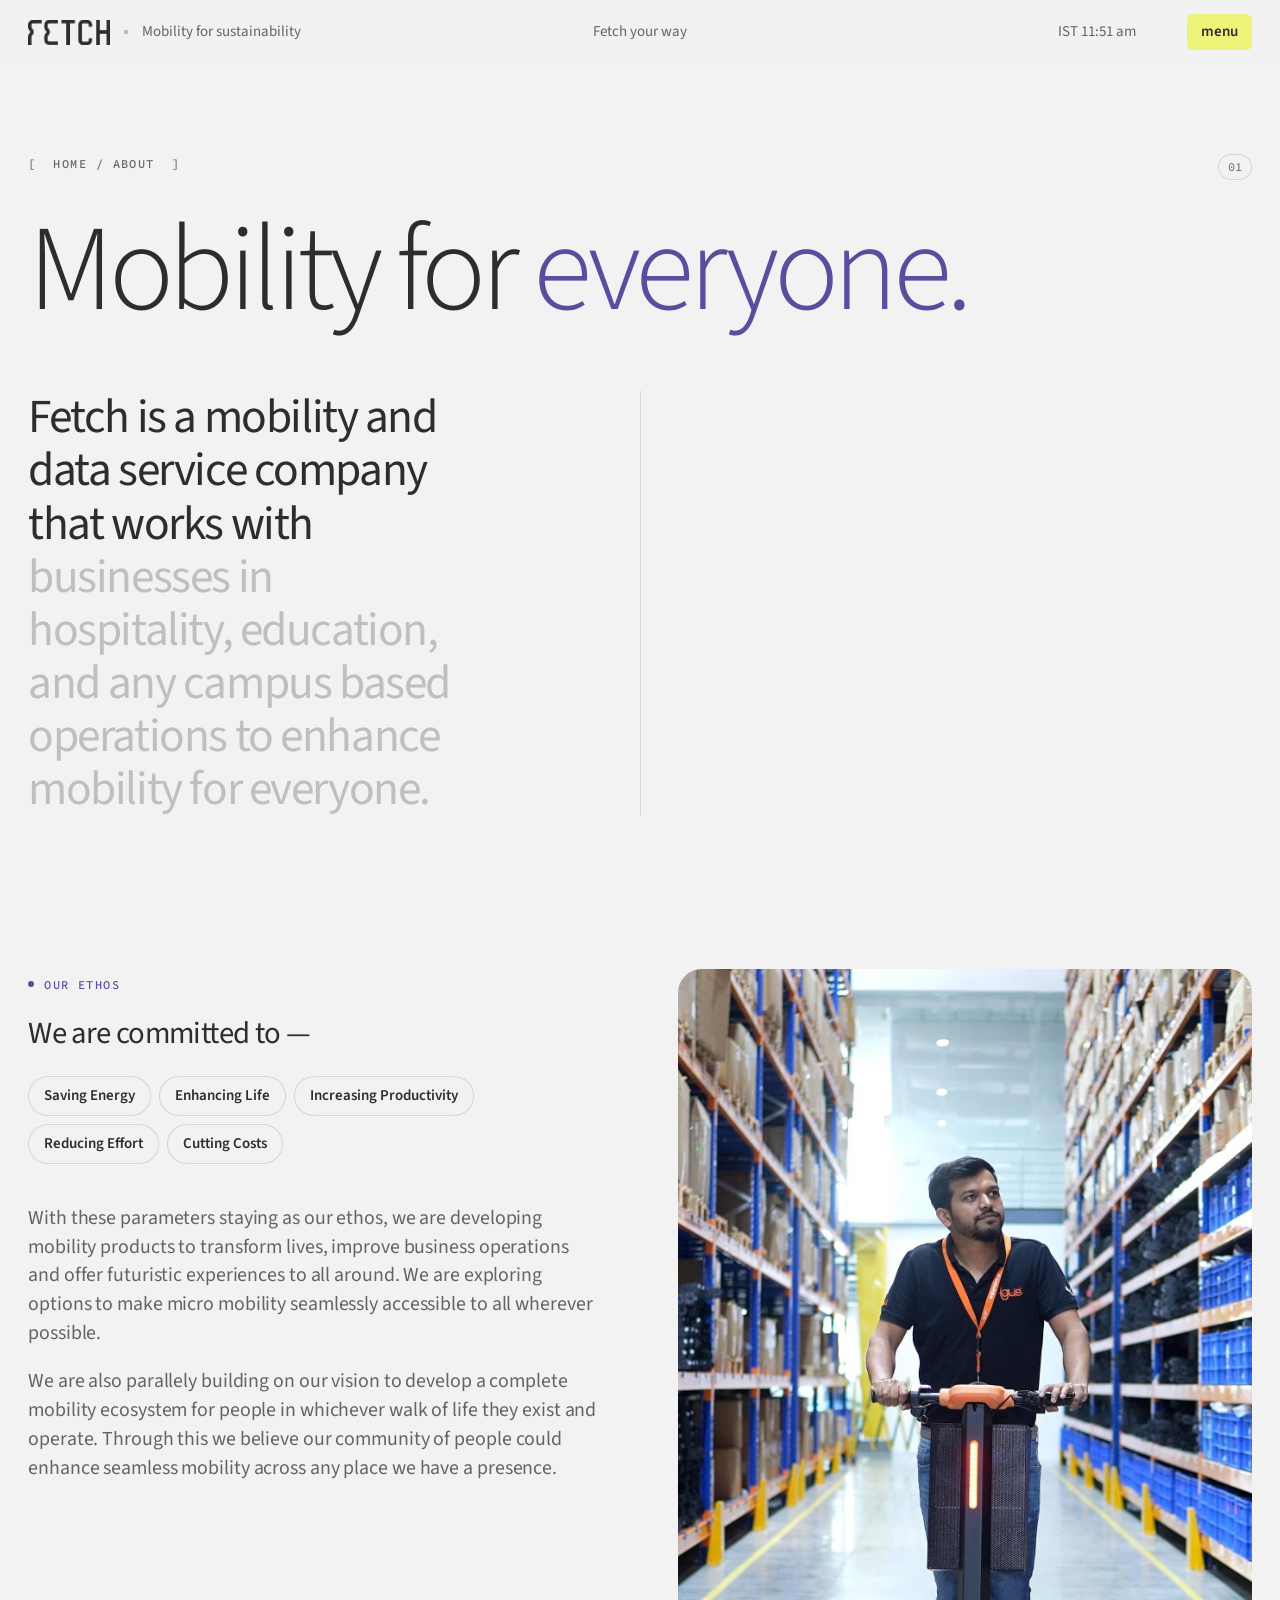
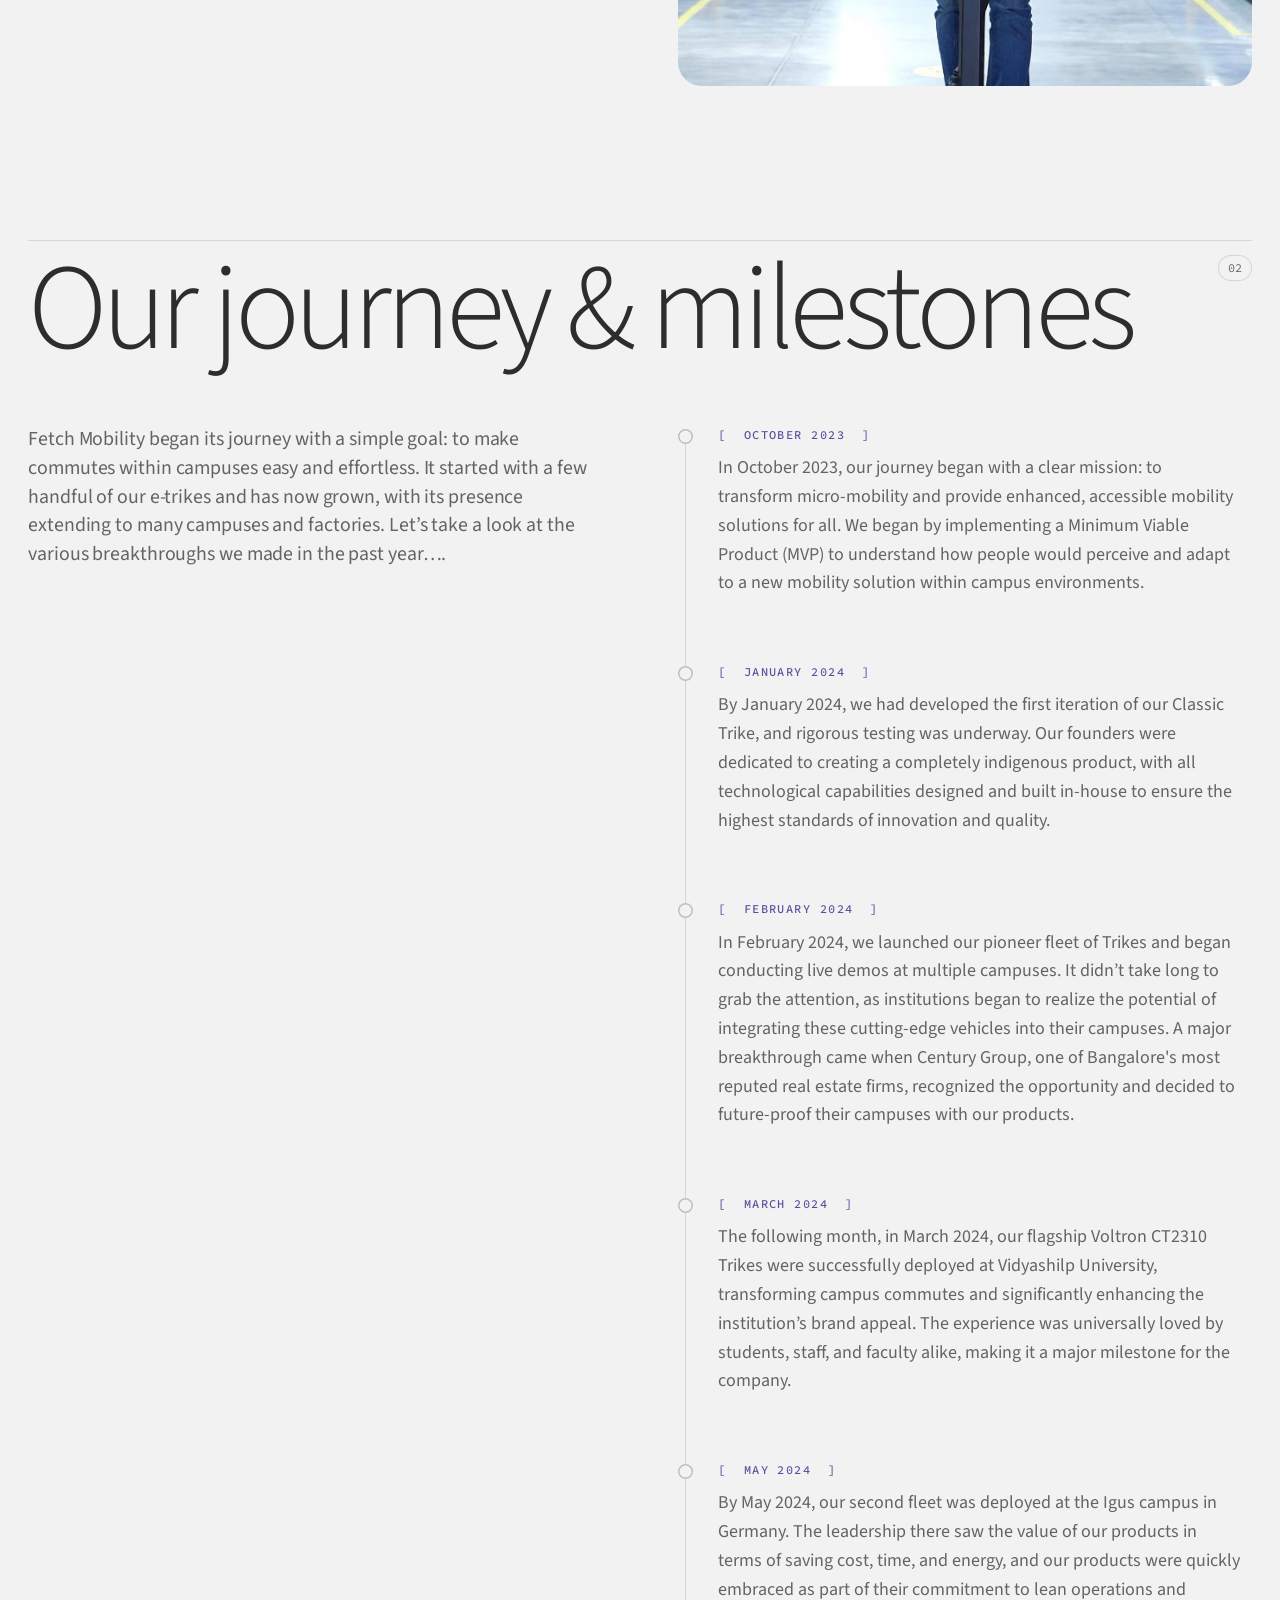
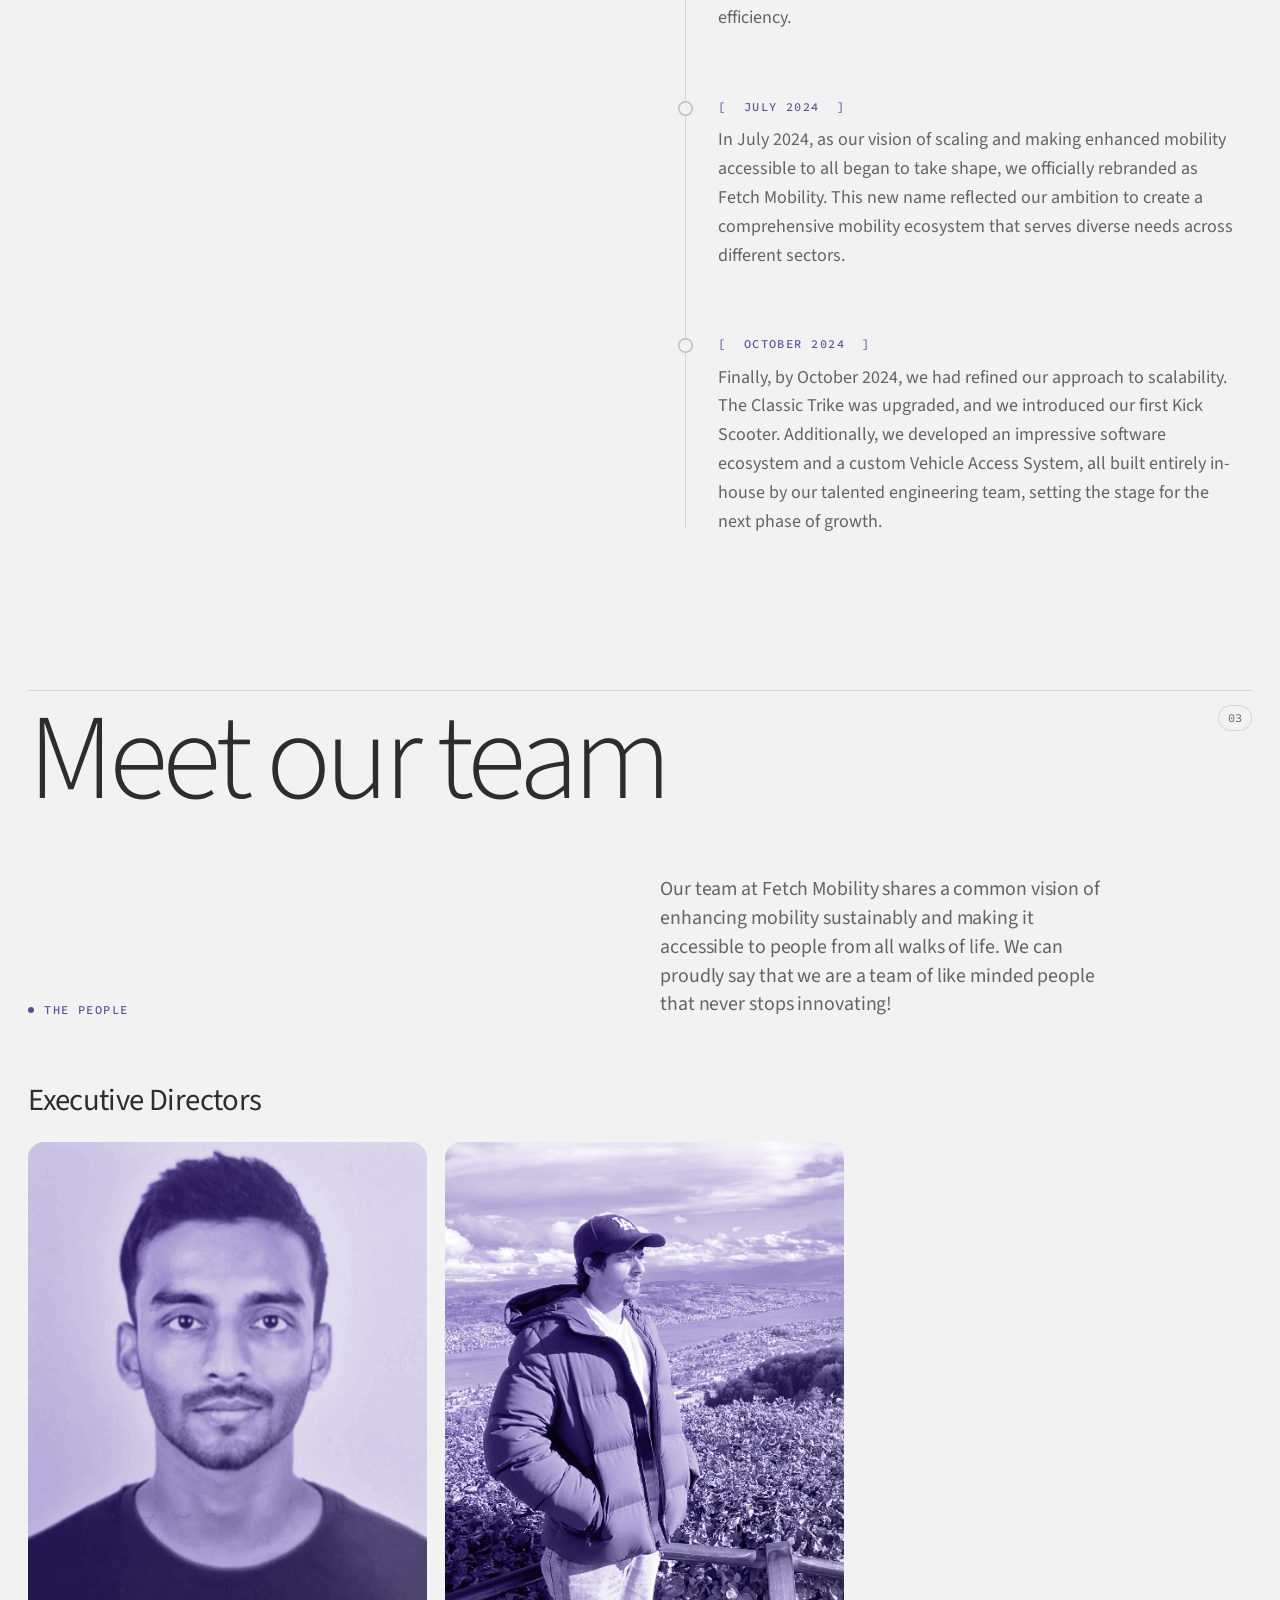
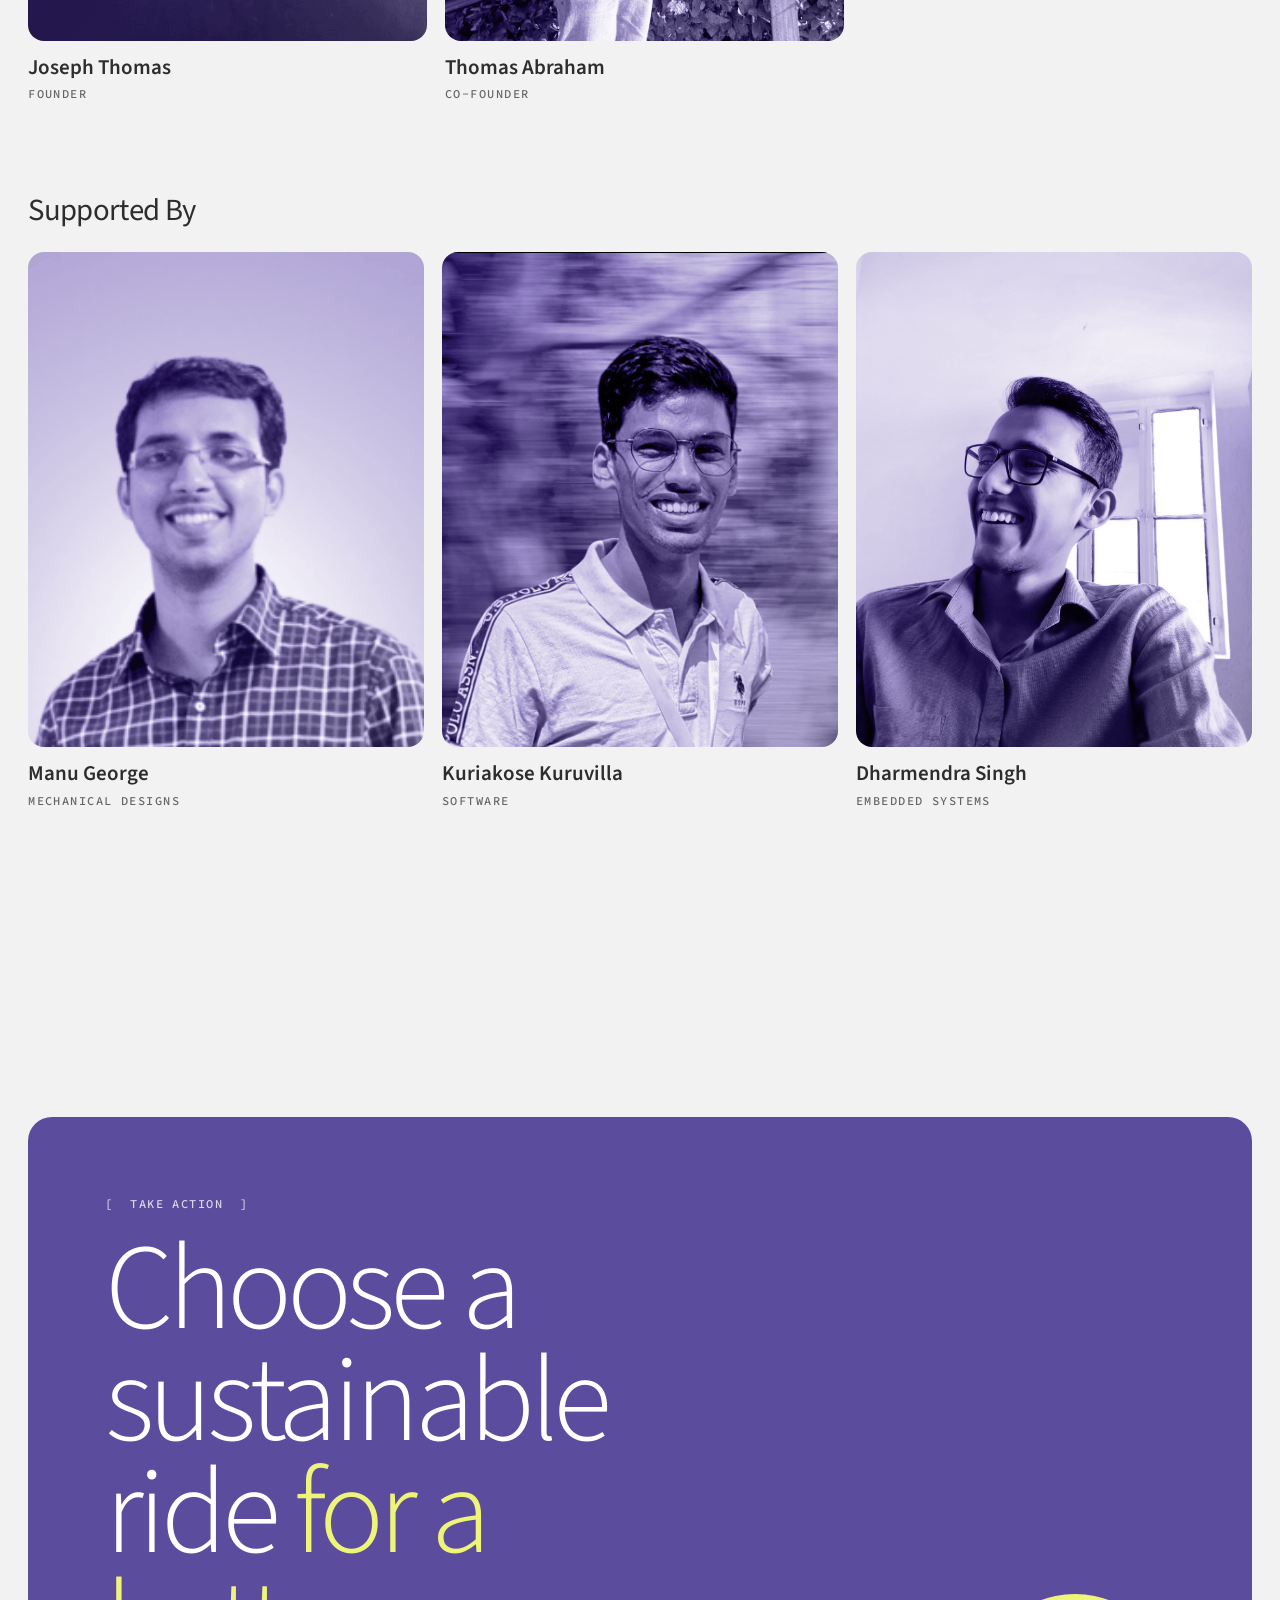
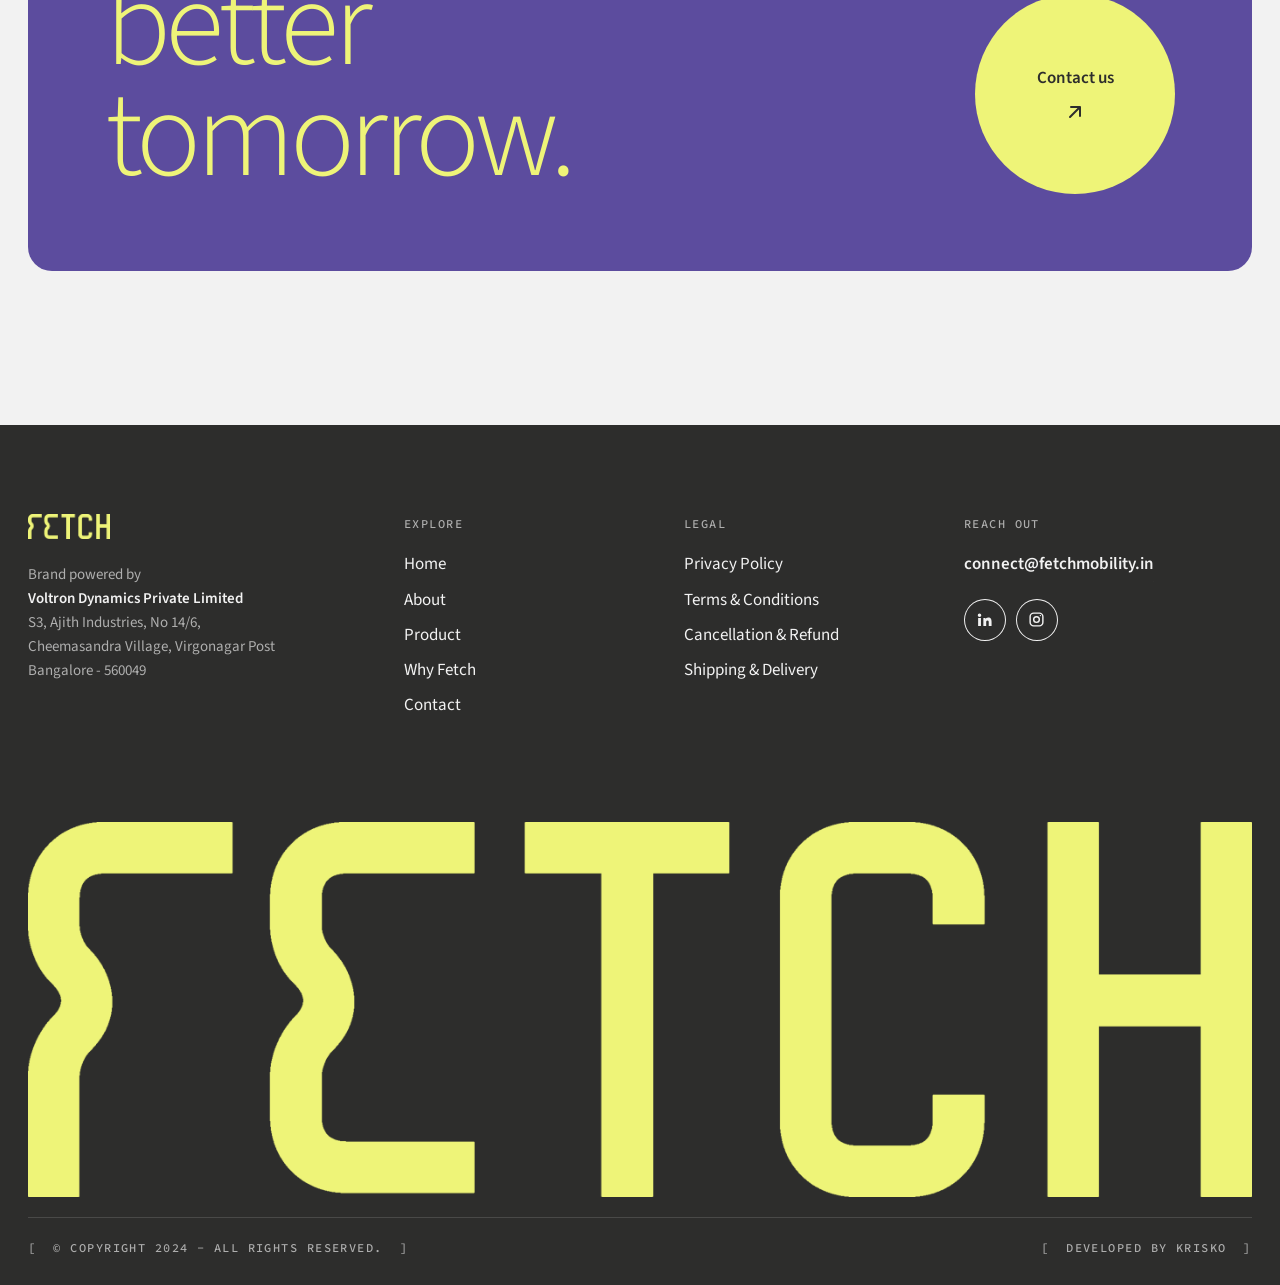
==== commit d18abd1d: "helo" ====
--- a/about.html
+++ b/about.html
@@ -1,972 +1,256 @@
 <!DOCTYPE html>
-<html lang="zxx">
+<html lang="en">
 
 <head>
-  <meta charset="UTF-8" />
-  <meta name="viewport" content="width=device-width, initial-scale=1.0" />
-  <meta http-equiv="X-UA-Compatible" content="ie=edge" />
-
-  <!-- bootstrap grid css -->
-  <link rel="stylesheet" href="css/plugins/bootstrap-grid.css" />
-  <!-- font awesome css -->
-  <link rel="stylesheet" href="css/plugins/font-awesome.min.css" />
-  <!-- swiper css -->
-  <link rel="stylesheet" href="css/plugins/swiper.min.css" />
-  <!-- fancybox css -->
-  <link rel="stylesheet" href="css/plugins/fancybox.min.css" />
-  <!-- ashley scss -->
-  <link rel="stylesheet" href="css/style.css" />
-  <!-- page name -->
-  <title>About Us</title>
+    <meta charset="UTF-8">
+    <meta name="viewport" content="width=device-width, initial-scale=1.0">
+    <title>About — Fetch Mobility</title>
+    <meta name="description" content="Fetch is a mobility and data service company enhancing mobility for everyone across campuses, hospitality and education.">
+    <meta name="theme-color" content="#F2F2F2">
+    <link rel="icon" type="image/x-icon" href="img/icons/favicon.ico">
+    <link rel="preconnect" href="https://fonts.googleapis.com">
+    <link rel="preconnect" href="https://fonts.gstatic.com" crossorigin>
+    <link rel="stylesheet" href="https://fonts.googleapis.com/css2?family=Source+Code+Pro:wght@400;500&family=Source+Sans+3:wght@200..900&display=swap">
+    <link rel="stylesheet" href="css/style.css">
+    <script>document.documentElement.classList.add("js");</script>
 </head>
 
-<body id="swupMain">
-  <!-- wrapper -->
-  <div class="mil-wrapper" id="top">
-    <!-- cursor -->
-    <div class="mil-ball">
-      <span class="mil-icon-1">
-        <svg viewBox="0 0 128 128">
-          <path
-            d="M106.1,41.9c-1.2-1.2-3.1-1.2-4.2,0c-1.2,1.2-1.2,3.1,0,4.2L116.8,61H11.2l14.9-14.9c1.2-1.2,1.2-3.1,0-4.2	c-1.2-1.2-3.1-1.2-4.2,0l-20,20c-1.2,1.2-1.2,3.1,0,4.2l20,20c0.6,0.6,1.4,0.9,2.1,0.9s1.5-0.3,2.1-0.9c1.2-1.2,1.2-3.1,0-4.2	L11.2,67h105.5l-14.9,14.9c-1.2,1.2-1.2,3.1,0,4.2c0.6,0.6,1.4,0.9,2.1,0.9s1.5-0.3,2.1-0.9l20-20c1.2-1.2,1.2-3.1,0-4.2L106.1,41.9	z" />
-        </svg>
-      </span>
-      <div class="mil-more-text">More</div>
-      <div class="mil-choose-text">Сhoose</div>
+<body>
+    <a class="skip-link" href="#main">Skip to content</a>
+
+    <header class="site-header">
+        <div class="wrap">
+            <div class="brand">
+                <a href="index.html" class="wordmark" aria-label="Fetch Mobility — home"></a>
+                <span class="brand-sep" aria-hidden="true"></span>
+                <span class="brand-desc">Mobility for sustainability</span>
+            </div>
+            <span class="header-mid">Fetch your way</span>
+            <div class="header-end">
+                <span class="clock" data-clock>Bengaluru, IST</span>
+                <button class="menu-btn js-only" type="button" aria-expanded="false" aria-controls="menu">menu</button>
+                <a class="menu-btn nojs-only" href="#footer-nav">menu</a>
+            </div>
+        </div>
+    </header>
+
+    <div class="menu dark" id="menu" aria-hidden="true">
+        <nav aria-label="Main">
+            <ol class="menu-links">
+                <li><a href="index.html">Home</a></li>
+                <li><a href="about.html" aria-current="page">About</a></li>
+                <li><a href="product.html">Product</a></li>
+                <li><a href="why-fetch.html">Why Fetch</a></li>
+                <li><a href="contact.html">Contact</a></li>
+            </ol>
+        </nav>
+        <div class="menu-foot mono">
+            <a href="mailto:connect@fetchmobility.in">connect@fetchmobility.in</a>
+            <span class="br">Fetch your way</span>
+        </div>
     </div>
-    <!-- cursor end -->
-
-    <!-- preloader -->
-    <!-- <div class="mil-preloader">
-            <div class="mil-preloader-animation">
-                <div class="mil-pos-abs mil-animation-1">
-                    <p class="mil-h3 mil-muted mil-thin">Pioneering</p>
-                    <p class="mil-h3 mil-muted">Creative</p>
-                    <p class="mil-h3 mil-muted mil-thin">Excellence</p>
-                </div>
-                <div class="mil-pos-abs mil-animation-2">
-                    <div class="mil-reveal-frame">
-                        <p class="mil-reveal-box"></p>
-                        <p class="mil-h3 mil-muted mil-thin">ashley.com</p>
-                    </div>
-                </div>
-            </div>
-        </div> -->
-    <!-- preloader end -->
-
-    <!-- scrollbar progress -->
-    <div class="mil-progress-track">
-      <div class="mil-progress"></div>
-    </div>
-    <!-- scrollbar progress end -->
-
-    <!-- menu -->
-    <div class="mil-menu-frame">
-      <!-- frame clone -->
-      <div class="mil-frame-top">
-        <!-- <a href="index.html" class="mil-logo">A.</a> -->
-        <a href="index.html" class="mil-logo">
-          <img src="img/photo/logo-light.png" alt="Logo" style="width: 120px; height: auto" />
-        </a>
-        <div class="mil-menu-btn">
-          <span></span>
+
+    <main id="main">
+
+        <section class="page-head">
+            <div class="wrap">
+                <div class="meta">
+                    <nav class="mono br" aria-label="Breadcrumb"><a href="index.html">Home</a> / About</nav>
+                    <span class="pill-num" aria-hidden="true">01</span>
+                </div>
+                <h1 class="title" data-reveal>Mobility for <em>everyone.</em></h1>
+                
+            </div>
+        </section>
+
+        <section class="section" style="padding-top:0" aria-label="Who we are">
+            <div class="wrap statement-grid" style="min-height:0">
+                <div><p class="statement scrub">Fetch is a mobility and data service company that works with businesses in hospitality, education, and any campus based operations to enhance mobility for everyone.</p></div>
+                <div></div>
+            </div>
+        </section>
+
+        <section class="section" style="padding-top:0" aria-labelledby="ethos-title">
+            <div class="wrap split">
+                <div>
+                    <p class="mono dot">Our ethos</p>
+                    <h2 class="h3" id="ethos-title" style="margin-top:20px">We are committed to —</h2>
+                    <ul class="values"><li>Saving Energy</li><li>Enhancing Life</li><li>Increasing Productivity</li><li>Reducing Effort</li><li>Cutting Costs</li></ul>
+                    <div class="prose lead muted" style="margin-top:40px" data-reveal>
+                        <p>With these parameters staying as our ethos, we are developing mobility products to transform lives, improve business operations and offer futuristic experiences to all around. We are exploring options to make micro mobility seamlessly accessible to all wherever possible.</p>
+                        <p>We are also parallely building on our vision to develop a complete mobility ecosystem for people in whichever walk of life they exist and operate. Through this we believe our community of people could enhance seamless mobility across any place we have a presence.</p>
+                    </div>
+                </div>
+                <div class="media tall" data-reveal style="--d:.1s"><img src="img/photo/about.jpg" alt="A rider on a Fetch scooter" loading="lazy"></div>
+            </div>
+        </section>
+
+        <section class="section" style="padding-top:0" aria-labelledby="journey-title">
+            <div class="wrap">
+                <div class="big-head">
+                    <h2 class="title" id="journey-title" data-reveal>Our journey &amp; milestones</h2>
+                    <span class="pill-num" aria-hidden="true">02</span>
+                </div>
+                <div class="split">
+                    <div class="sticky">
+                        <p class="lead muted">Fetch Mobility began its journey with a simple goal: to make commutes within campuses easy and effortless. It started with a few handful of our e-trikes and has now grown, with its presence extending to many campuses and factories. Let’s take a look at the various breakthroughs we made in the past year….</p>
+                    </div>
+                    <div class="timeline">
+                        <span class="timeline-progress" aria-hidden="true"></span>
+
+                    <article class="milestone">
+                        <time class="mono br" datetime="2023-10">OCTOBER 2023</time>
+                        <p>In October 2023, our journey began with a clear mission: to transform micro-mobility and provide enhanced, accessible mobility solutions for all. We began by implementing a Minimum Viable Product (MVP) to understand how people would perceive and adapt to a new mobility solution within campus environments.</p>
+                    </article>
+
+                    <article class="milestone">
+                        <time class="mono br" datetime="2024-01">JANUARY 2024</time>
+                        <p>By January 2024, we had developed the first iteration of our Classic Trike, and rigorous testing was underway. Our founders were dedicated to creating a completely indigenous product, with all technological capabilities designed and built in-house to ensure the highest standards of innovation and quality.</p>
+                    </article>
+
+                    <article class="milestone">
+                        <time class="mono br" datetime="2024-02">FEBRUARY 2024</time>
+                        <p>In February 2024, we launched our pioneer fleet of Trikes and began conducting live demos at multiple campuses. It didn’t take long to grab the attention, as institutions began to realize the potential of integrating these cutting-edge vehicles into their campuses. A major breakthrough came when Century Group, one of Bangalore&#x27;s most reputed real estate firms, recognized the opportunity and decided to future-proof their campuses with our products.</p>
+                    </article>
+
+                    <article class="milestone">
+                        <time class="mono br" datetime="2024-03">MARCH 2024</time>
+                        <p>The following month, in March 2024, our flagship Voltron CT2310 Trikes were successfully deployed at Vidyashilp University, transforming campus commutes and significantly enhancing the institution’s brand appeal. The experience was universally loved by students, staff, and faculty alike, making it a major milestone for the company.</p>
+                    </article>
+
+                    <article class="milestone">
+                        <time class="mono br" datetime="2024-05">MAY 2024</time>
+                        <p>By May 2024, our second fleet was deployed at the Igus campus in Germany. The leadership there saw the value of our products in terms of saving cost, time, and energy, and our products were quickly embraced as part of their commitment to lean operations and efficiency.</p>
+                    </article>
+
+                    <article class="milestone">
+                        <time class="mono br" datetime="2024-07">JULY 2024</time>
+                        <p>In July 2024, as our vision of scaling and making enhanced mobility accessible to all began to take shape, we officially rebranded as Fetch Mobility. This new name reflected our ambition to create a comprehensive mobility ecosystem that serves diverse needs across different sectors.</p>
+                    </article>
+
+                    <article class="milestone">
+                        <time class="mono br" datetime="2024-10">OCTOBER 2024</time>
+                        <p>Finally, by October 2024, we had refined our approach to scalability. The Classic Trike was upgraded, and we introduced our first Kick Scooter. Additionally, we developed an impressive software ecosystem and a custom Vehicle Access System, all built entirely in-house by our talented engineering team, setting the stage for the next phase of growth.</p>
+                    </article>
+                    </div>
+                </div>
+            </div>
+        </section>
+
+        <section class="section" style="padding-top:0" aria-labelledby="team-title">
+            <div class="wrap">
+                <div class="big-head">
+                    <h2 class="title" id="team-title" data-reveal>Meet our team</h2>
+                    <span class="pill-num" aria-hidden="true">03</span>
+                </div>
+                <div class="head-row" style="margin-bottom:clamp(40px,5vw,72px)">
+                    <p class="mono dot">The people</p>
+                    <p class="lead muted">Our team at Fetch Mobility shares a common vision of enhancing mobility sustainably and making it accessible to people from all walks of life. We can proudly say that we are a team of like minded people that never stops innovating!</p>
+                </div>
+                <div class="team-group">
+                    <h3 class="h3">Executive Directors</h3>
+                    <div class="team duo">
+                        <article class="member" data-reveal style="--d:0.00s">
+                            <figure><img src="img/faces/joseph.png" alt="Portrait of Joseph Thomas" loading="lazy"></figure>
+                            <h4>Joseph Thomas</h4>
+                            <span class="mono">Founder</span>
+                        </article>
+                        <article class="member" data-reveal style="--d:0.08s">
+                            <figure><img src="img/faces/thomas.jpg" alt="Portrait of Thomas Abraham" loading="lazy"></figure>
+                            <h4>Thomas Abraham</h4>
+                            <span class="mono">Co-Founder</span>
+                        </article>
+                    </div>
+                </div>
+                <div class="team-group">
+                    <h3 class="h3">Supported By</h3>
+                    <div class="team">
+                        <article class="member" data-reveal style="--d:0.00s">
+                            <figure><img src="img/faces/manu.png" alt="Portrait of Manu George" loading="lazy"></figure>
+                            <h4>Manu George</h4>
+                            <span class="mono">Mechanical Designs</span>
+                        </article>
+                        <article class="member" data-reveal style="--d:0.08s">
+                            <figure><img src="img/faces/kuriakose.png" alt="Portrait of Kuriakose Kuruvilla" loading="lazy"></figure>
+                            <h4>Kuriakose Kuruvilla</h4>
+                            <span class="mono">Software</span>
+                        </article>
+                        <article class="member" data-reveal style="--d:0.16s">
+                            <figure><img src="img/faces/dharmedra.jpg" alt="Portrait of Dharmendra Singh" loading="lazy"></figure>
+                            <h4>Dharmendra Singh</h4>
+                            <span class="mono">Embedded Systems</span>
+                        </article>
+                    </div>
+                </div>
+            </div>
+        </section>
+
+        <section class="section" aria-labelledby="cta-title" style="padding-bottom:0">
+            <div class="wrap">
+                <div class="cta-card" data-reveal>
+                    <div>
+                        <p class="mono br">Take action</p>
+                        <h2 class="title" id="cta-title">Choose a sustainable ride <em>for a better tomorrow.</em></h2>
+                    </div>
+                    <a href="contact.html" class="cta-circle"><span>Contact us<svg viewBox="0 0 24 24" fill="none" stroke="currentColor" stroke-width="2" stroke-linecap="round" stroke-linejoin="round" aria-hidden="true"><path d="M7 17L17 7M8 7h9v9"/></svg></span></a>
+                </div>
+            </div>
+        </section>
+
+    </main>
+
+    <footer class="site-footer dark">
+        <div class="wrap">
+            <div class="footer-grid">
+                <div>
+                    <a href="index.html" class="wordmark lime" aria-label="Fetch Mobility — home"></a>
+                    <address>
+                        Brand powered by
+                        <strong>Voltron Dynamics Private Limited</strong>
+                        S3, Ajith Industries, No 14/6,<br>
+                        Cheemasandra Village, Virgonagar Post<br>
+                        Bangalore - 560049
+                    </address>
+                </div>
+                <nav id="footer-nav" aria-labelledby="f-explore">
+                    <h2 class="mono" id="f-explore">Explore</h2>
+                    <ul>
+                        <li><a href="index.html">Home</a></li>
+                        <li><a href="about.html">About</a></li>
+                        <li><a href="product.html">Product</a></li>
+                        <li><a href="why-fetch.html">Why Fetch</a></li>
+                        <li><a href="contact.html">Contact</a></li>
+                    </ul>
+                </nav>
+                <nav aria-labelledby="f-legal">
+                    <h2 class="mono" id="f-legal">Legal</h2>
+                    <ul>
+                        <li><a href="policy.html">Privacy Policy</a></li>
+                        <li><a href="terms.html">Terms &amp; Conditions</a></li>
+                        <li><a href="cancellation.html">Cancellation &amp; Refund</a></li>
+                        <li><a href="delivery.html">Shipping &amp; Delivery</a></li>
+                    </ul>
+                </nav>
+                <div>
+                    <h2 class="mono">Reach out</h2>
+                    <a href="mailto:connect@fetchmobility.in" class="link">connect@fetchmobility.in</a>
+                    <div class="socials">
+                        <a href="https://www.linkedin.com/company/fetchmobility/" target="_blank" rel="noopener" aria-label="Fetch Mobility on LinkedIn"><svg viewBox="0 0 24 24" fill="currentColor" aria-hidden="true"><path d="M4.98 3.5a2.5 2.5 0 1 1 0 5 2.5 2.5 0 0 1 0-5zM3 9.75h4V21H3V9.75zM9.5 9.75h3.83v1.54h.06c.53-1 1.84-2.06 3.79-2.06 4.05 0 4.8 2.67 4.8 6.13V21h-4v-4.99c0-1.19-.02-2.72-1.66-2.72-1.66 0-1.92 1.3-1.92 2.63V21h-4V9.75z"/></svg></a>
+                        <a href="https://www.instagram.com/fetchmobility" target="_blank" rel="noopener" aria-label="Fetch Mobility on Instagram"><svg viewBox="0 0 24 24" fill="none" stroke="currentColor" stroke-width="2" aria-hidden="true"><rect x="3" y="3" width="18" height="18" rx="5"/><circle cx="12" cy="12" r="4"/><circle cx="17.5" cy="6.5" r="1" fill="currentColor" stroke="none"/></svg></a>
+                    </div>
+                </div>
+            </div>
+            <span class="footer-mark" aria-hidden="true"></span>
+            <div class="footer-bottom mono">
+                <span class="br">© Copyright 2024 - All Rights Reserved.</span>
+                <a href="https://www.krisko.in" target="_blank" rel="noopener" class="br">Developed by Krisko</a>
+            </div>
         </div>
-      </div>
-      <!-- frame clone end -->
-      <div class="container">
-        <div class="mil-menu-content">
-          <div class="row">
-            <div class="col-xl-5">
-              <nav class="mil-main-menu" id="swupMenu">
-                <ul>
-                  <li class="mil-has-children">
-                    <a href="index.html">Home</a>
-                    <!-- <ul>
-                                            <li><a href="home-1.html">Landing page</a></li>
-                                            <li><a href="home-2.html">Personal</a></li>
-                                            <li><a href="portfolio-3.html">Portfolio slider</a></li>
-                                        </ul> -->
-                  </li>
-                  <li class="mil-has-children mil-active">
-                    <a href="about.html">About</a>
-                    <!-- <ul>
-                                            <li><a href="portfolio-1.html">Grid type 1</a></li>
-                                            <li><a href="portfolio-2.html">Grid type 2</a></li>
-                                            <li><a href="portfolio-3.html">Slider</a></li>
-                                        </ul> -->
-                  </li>
-                  <li class="mil-has-children">
-                    <a href="product.html">Product</a>
-                  </li>
-                  <li class="mil-has-children">
-                    <a href="why-fetch.html">Why Fetch</a>
-                    <!-- <ul>
-                                            <li><a href="services.html">Services List</a></li>
-                                            <li><a href="service.html">Single service</a></li>
-                                        </ul> -->
-                  </li>
-
-                  <!-- #TODO: Uncomment -->
-                  <!-- <li class="mil-has-children"> -->
-                  <!-- #TODO: Add href value -->
-                  <!-- <a href="#.">Product</a> -->
-                  <!-- <ul>
-                                            <li><a href="blog.html">Blog List</a></li>
-                                            <li><a href="publication.html">Publication</a></li>
-                                        </ul> -->
-                  <!-- </li> -->
-                  <!-- #TODO: Uncomment -->
-                  <!-- <li class="mil-has-children"> -->
-                  <!-- <a href="blog.html">Blog</a> -->
-                  <!-- <ul>
-                                            <li><a href="team.html">Team</a></li>
-                                            <li><a href="contact.html">Contact</a></li>
-                                            <li><a href="404.html">404</a></li>
-                                        </ul> -->
-                  <!-- </li> -->
-                  <li class="mil-has-children">
-                    <a href="contact.html">Contact</a>
-                  </li>
-                </ul>
-              </nav>
-            </div>
-          </div>
-        </div>
-      </div>
-    </div>
-    <!-- menu -->
-
-    <!-- curtain -->
-    <div class="mil-curtain"></div>
-    <!-- curtain end -->
-
-    <!-- frame -->
-    <div class="mil-frame">
-      <div class="mil-frame-top">
-        <!-- <a href="index.html" class="mil-logo">A.</a> -->
-        <a href="index.html" class="mil-logo">
-          <img src="img/photo/logo.png" alt="Logo" class="responsive-logo" style="width: 120px; height: auto" />
-        </a>
-        <div class="mil-menu-btn">
-          <span></span>
-        </div>
-      </div>
-      <div class="mil-frame-bottom">
-        <div class="mil-current-page"></div>
-        <div class="mil-back-to-top">
-          <a href="#top" class="mil-link mil-dark mil-arrow-place">
-            <span>Back to top</span>
-          </a>
-        </div>
-      </div>
-    </div>
-    <!-- frame end -->
-
-    <!-- content -->
-    <div class="mil-content">
-      <div class="mil-main-transition">
-        <!-- about -->
-        <section id="about">
-          <div class="container mil-p-120-30">
-            <a href="index.html">
-              <img src="img/photo/logo.png" alt="Logo" class="removed-logo" style="
-                    width: 120px;
-                    height: 120px;
-                    position: absolute;
-                    top: 10px;
-                    left: 60px;
-                  " /></a>
-
-            <div class="row justify-content-between align-items-center">
-              <div class="col-lg-6 col-xl-5">
-                <div class="mil-mb-90">
-                  <h2 class="mil-up mil-mb-60" style="margin-top: 60px; margin-bottom: 60px">
-                    About<span class="mil-thin"> Us</span>
-                  </h2>
-                  <p class="mil-up mil-mb-30">
-                    Fetch is a mobility and data service company that works
-                    with businesses in hospitality, education, and any campus
-                    based operations to enhance mobility for everyone.
-                  </p>
-                  <p class="mil-up mil-mb-30">
-                    We are committed to -
-                    <strong>Saving Energy - Enhancing Life - Increasing
-                      Productivity - Reducing Effort - Cutting Costs</strong>
-                  </p>
-                  <p class="mil-up mil-mb-30">
-                    With these parameters staying as our ethos, we are
-                    developing mobility products to transform lives, improve
-                    business operations and offer futuristic experiences to
-                    all around. We are exploring options to make micro
-                    mobility seamlessly accessible to all wherever possible.
-                  </p>
-                  <p class="mil-up mil-mb-60">
-                    We are also parallely building on our vision to develop a
-                    complete mobility ecosystem for people in whichever walk
-                    of life they exist and operate. Through this we believe
-                    our community of people could enhance seamless mobility
-                    across any place we have a presence.
-                  </p>
-                  <!-- #TODO: Modify as in design -->
-                  <!-- <div class="mil-about-quote">
-                                        <div class="mil-avatar mil-up">
-                                            <img src="img/faces/customers/2.jpg" alt="Founder">
-                                        </div>
-                                        <h6 class="mil-quote mil-up">Passionately Creating <span class="mil-thin">Design Wonders:</span> Unleashing <span class="mil-thin">Boundless Creativity</span></h6>
-                                    </div> -->
-                </div>
-              </div>
-
-              <!-- <div class="row mil-services-grid m-0">
-                                <div class="col-md-6 col-lg-3 mil-services-grid-item p-0">
-
-                                    <a href="service.html" class="mil-service-card-sm mil-up">
-                                        <h5 class="mil-muted mil-mb-30">Branding and <br>Identity Design</h5>
-                                        <p class="mil-light-soft mil-mb-30">Our creative agency is a team of professionals focused on helping your brand grow.</p>
-                                        <div class="mil-button mil-icon-button-sm mil-arrow-place"></div>
-                                    </a>
-
-                                </div>
-                                <div class="col-md-6 col-lg-3 mil-services-grid-item p-0">
-
-                                    <a href="service.html" class="mil-service-card-sm mil-up">
-                                        <h5 class="mil-muted mil-mb-30">Website Design <br>and Development</h5>
-                                        <p class="mil-light-soft mil-mb-30">Our creative agency is a team of professionals focused on helping your brand grow.</p>
-                                        <div class="mil-button mil-icon-button-sm mil-arrow-place"></div>
-                                    </a>
-
-                                </div>
-                            </div> -->
-
-              <div class="col-lg-5">
-                <div class="mil-about-photo mil-mb-90">
-                  <div class="mil-lines-place"></div>
-                  <div class="mil-up mil-img-frame" style="padding-bottom: 160%">
-                    <img src="img/photo/about.jpg" alt="img" class="mil-scale" data-value-1="1" data-value-2="1.2" />
-                  </div>
-                </div>
-              </div>
-            </div>
-          </div>
-        </section>
-        <!-- about end -->
-
-        <!-- banner -->
-        <div class="mil-inner-banner mil-soft-bg">
-          <!-- <div class="mil-animation-frame">
-                        <div class="mil-animation mil-position-4 mil-dark mil-scale" data-value-1="6" data-value-2="1.4"></div>
-                    </div> -->
-          <div class="mil-banner-content mil-up">
-            <div class="container">
-              <!-- <ul class="mil-breadcrumbs mil-mb-60">
-                                <li><a href="home-1.html">Homepage</a></li>
-                                <li><a href="services.html">Services</a></li>
-                                <li><a href="service.html">Service</a></li>
-                            </ul> -->
-              <h1 class="mil-mb-60">
-                <span class="mil-thin">Our</span> Journey
-                <span class="mil-thin"><br />& </span>Milestones
-              </h1>
-              <a class="mil-link"> </a>
-            </div>
-          </div>
-        </div>
-        <!-- banner end -->
-
-        <!-- service -->
-        <section id="service" class="mil-soft-bg">
-          <div class="container mil-p-20-90">
-            <div class="row justify-content-between">
-              <div class="col-lg-4 mil-relative mil-mb-90">
-                <!-- TODO: Add Subheader -->
-                <!-- <h4 class="mil-up mil-mb-30">Your <span class="mil-thin">Approach</span> <br>and <span class="mil-thin">Work Specifics</span></h4> -->
-                <p class="mil-up mil-mb-30">
-                  Fetch Mobility began its journey with a simple goal: to make
-                  commutes within campuses easy and effortless. It started
-                  with a few handful of our e-trikes and has now grown, with
-                  its presence extending to many campuses and factories. Let’s
-                  take a look at the various breakthroughs we made
-                  in the past year….
-                </p>
-                <!-- <div class="mil-up">
-                                    <a href="portfolio-3.html" class="mil-link mil-dark mil-arrow-place">
-                                        <span>View works</span>
-                                    </a>
-                                </div> -->
-              </div>
-              <div class="col-lg-6">
-                <div class="mil-accordion-group mil-up">
-                  <div class="mil-accordion-menu">
-                    <p class="mil-accordion-head">OCTOBER 2023</p>
-
-                    <div class="mil-symbol mil-h3">
-                      <div class="mil-plus">+</div>
-                      <div class="mil-minus">-</div>
-                    </div>
-                  </div>
-                  <div class="mil-accordion-content">
-                    <p class="mil-mb-30">
-                      In October 2023, our journey began with a clear mission:
-                      to transform micro-mobility and provide enhanced,
-                      accessible mobility solutions for all. We began by
-                      implementing a Minimum Viable Product (MVP) to
-                      understand how people would perceive and adapt to a new
-                      mobility solution within campus environments.
-                    </p>
-                  </div>
-                </div>
-
-                <div class="mil-accordion-group mil-up">
-                  <div class="mil-accordion-menu">
-                    <p class="mil-accordion-head">JANUARY 2024</p>
-
-                    <div class="mil-symbol mil-h3">
-                      <div class="mil-plus">+</div>
-                      <div class="mil-minus">-</div>
-                    </div>
-                  </div>
-                  <div class="mil-accordion-content">
-                    <p class="mil-mb-30">
-                      By January 2024, we had developed the first iteration of
-                      our Classic Trike, and rigorous testing was underway.
-                      Our founders were dedicated to creating a completely
-                      indigenous product, with all technological capabilities
-                      designed and built in-house to ensure the highest
-                      standards of innovation and quality.
-                    </p>
-                  </div>
-                </div>
-
-                <div class="mil-accordion-group mil-up">
-                  <div class="mil-accordion-menu">
-                    <p class="mil-accordion-head">FEBRUARY 2024</p>
-
-                    <div class="mil-symbol mil-h3">
-                      <div class="mil-plus">+</div>
-                      <div class="mil-minus">-</div>
-                    </div>
-                  </div>
-                  <div class="mil-accordion-content">
-                    <p class="mil-mb-30">
-                      In February 2024, we launched our pioneer fleet of
-                      Trikes and began conducting live demos at multiple
-                      campuses. It didn’t take long to grab the attention, as
-                      institutions began to realize the potential of
-                      integrating these cutting-edge vehicles into their
-                      campuses. A major breakthrough came when Century Group,
-                      one of Bangalore's most reputed real estate firms,
-                      recognized the opportunity and decided to future-proof
-                      their campuses with our products.
-                    </p>
-                  </div>
-                </div>
-
-                <div class="mil-accordion-group mil-up">
-                  <div class="mil-accordion-menu">
-                    <p class="mil-accordion-head">MARCH 2024</p>
-
-                    <div class="mil-symbol mil-h3">
-                      <div class="mil-plus">+</div>
-                      <div class="mil-minus">-</div>
-                    </div>
-                  </div>
-                  <div class="mil-accordion-content">
-                    <p class="mil-mb-30">
-                      The following month, in March 2024, our flagship Voltron
-                      CT2310 Trikes were successfully deployed at Vidyashilp
-                      University, transforming campus commutes and
-                      significantly enhancing the institution’s brand appeal.
-                      The experience was universally loved by students, staff,
-                      and faculty alike, making it a major milestone for the
-                      company.
-                    </p>
-                  </div>
-                </div>
-
-                <div class="mil-accordion-group mil-up">
-                  <div class="mil-accordion-menu">
-                    <p class="mil-accordion-head">MAY 2024</p>
-
-                    <div class="mil-symbol mil-h3">
-                      <div class="mil-plus">+</div>
-                      <div class="mil-minus">-</div>
-                    </div>
-                  </div>
-                  <div class="mil-accordion-content">
-                    <p class="mil-mb-30">
-                      By May 2024, our second fleet was deployed at the Igus
-                      campus in Germany. The leadership there saw the value of
-                      our products in terms of saving cost, time, and energy,
-                      and our products were quickly embraced as part of their
-                      commitment to lean operations and efficiency.
-                    </p>
-                  </div>
-                </div>
-
-                <div class="mil-accordion-group mil-up">
-                  <div class="mil-accordion-menu">
-                    <p class="mil-accordion-head">JULY 2024</p>
-
-                    <div class="mil-symbol mil-h3">
-                      <div class="mil-plus">+</div>
-                      <div class="mil-minus">-</div>
-                    </div>
-                  </div>
-                  <div class="mil-accordion-content">
-                    <p class="mil-mb-30">
-                      In July 2024, as our vision of scaling and making
-                      enhanced mobility accessible to all began to take shape,
-                      we officially rebranded as Fetch Mobility. This new name
-                      reflected our ambition to create a comprehensive
-                      mobility ecosystem that serves diverse needs across
-                      different sectors.
-                    </p>
-                  </div>
-                </div>
-
-                <div class="mil-accordion-group mil-up">
-                  <div class="mil-accordion-menu">
-                    <p class="mil-accordion-head">OCTOBER 2024</p>
-
-                    <div class="mil-symbol mil-h3">
-                      <div class="mil-plus">+</div>
-                      <div class="mil-minus">-</div>
-                    </div>
-                  </div>
-                  <div class="mil-accordion-content">
-                    <p class="mil-mb-30">
-                      Finally, by October 2024, we had refined our approach to
-                      scalability. The Classic Trike was upgraded, and we
-                      introduced our first Kick Scooter. Additionally, we
-                      developed an impressive software ecosystem and a custom
-                      Vehicle Access System, all built entirely in-house by
-                      our talented engineering team, setting the stage for the
-                      next phase of growth.
-                    </p>
-                  </div>
-                </div>
-              </div>
-            </div>
-          </div>
-        </section>
-        <!-- service end -->
-
-        <!-- banner -->
-        <div class="mil-inner-banner">
-          <div class="mil-banner-content mil-up">
-            <!-- <div class="mil-animation-frame">
-                            <div class="mil-animation mil-position-4 mil-dark mil-scale" data-value-1="6" data-value-2="1.4"></div>
-                        </div> -->
-            <div class="container">
-              <!-- <ul class="mil-breadcrumbs mil-mb-60">
-                                <li><a href="home-1.html">Homepage</a></li>
-                                <li><a href="team.html">Team</a></li>
-                            </ul> -->
-              <h1 class="mil-mb-60">
-                <span class="mil-thin">Meet Our</span><br />
-                Team
-              </h1>
-            </div>
-          </div>
-        </div>
-        <!-- banner end -->
-
-        <!-- team -->
-        <section id="team">
-          <div class="container mil-p-120-90" style="padding-top: 20px">
-            <div class="row">
-              <h4 class="mil-up mil-mb-30">
-                <span class="mil-thin">Executive</span> Directors
-              </h4>
-              <div
-                style="display: flex; gap: 30px; align-items: center; flex-wrap: wrap; justify-content: center; margin-bottom: 50px;">
-                <div class="col-6 col-md-4 col-lg-3">
-                  <div class="mil-team-card mil-up mil-mb-30">
-                    <img src="img/faces/joseph.png" alt="Team member" />
-                    <div class="mil-description">
-                      <div class="mil-secrc-text">
-                        <h5 class="mil-muted mil-mb-5">
-                          <a href="">Joseph Thomas</a>
-                        </h5>
-                        <p class="mil-link mil-light-soft mil-mb-10">
-                          Founder
-                        </p>
-                        <ul class="mil-social-icons mil-center">
-                          <!-- <li><a href="#." target="_blank" class="social-icon"> <i class="fab fa-behance"></i></a></li>
-                                                <li><a href="#." target="_blank" class="social-icon"> <i class="fab fa-dribbble"></i></a></li>
-                                                <li><a href="#." target="_blank" class="social-icon"> <i class="fab fa-twitter"></i></a></li>
-                                                <li><a href="#." target="_blank" class="social-icon"> <i class="fab fa-github"></i></a></li> -->
-                        </ul>
-                      </div>
-                    </div>
-                  </div>
-                </div>
-                <div class="col-6 col-md-4 col-lg-3">
-                  <div class="mil-team-card mil-up mil-mb-30">
-                    <img src="img/faces/thomas.jpg" alt="Team member" />
-                    <div class="mil-description">
-                      <div class="mil-secrc-text">
-                        <h5 class="mil-muted mil-mb-5">
-                          <a href="">Thomas Abraham</a>
-                        </h5>
-                        <p class="mil-link mil-light-soft mil-mb-10">
-                          Co-Founder
-                        </p>
-                        <ul class="mil-social-icons mil-center">
-                          <!-- <li><a href="#." target="_blank" class="social-icon"> <i class="fab fa-behance"></i></a></li>
-                                                <li><a href="#." target="_blank" class="social-icon"> <i class="fab fa-dribbble"></i></a></li>
-                                                <li><a href="#." target="_blank" class="social-icon"> <i class="fab fa-twitter"></i></a></li>
-                                                <li><a href="#." target="_blank" class="social-icon"> <i class="fab fa-github"></i></a></li> -->
-                        </ul>
-                      </div>
-                    </div>
-                  </div>
-                </div>
-                <p style="text-wrap: pretty; max-width: 400px;">
-                  Our team at Fetch Mobility shares a common vision of
-                  enhancing mobility sustainably and making it accessible to
-                  people from all walks of life. We can proudly say that we
-                  are a team of like minded people that never stops
-                  innovating!
-                </p>
-              </div>
-            </div>
-
-            <div class="row">
-              <h4 class="mil-up mil-mb-30">
-                Supported <span class="mil-thin">By</span>
-              </h4>
-              <div
-                style="display: flex; gap: 30px; align-items: center; flex-wrap: wrap; justify-content: center; margin-bottom: 50px;">
-                <div class="col-6 col-md-4 col-lg-3">
-                <div class="mil-team-card mil-up mil-mb-30">
-                  <img src="img/faces/manu.png" alt="Team member" />
-                  <div class="mil-description">
-                    <div class="mil-secrc-text">
-                      <h5 class="mil-muted mil-mb-5">
-                        <a href="">Manu George</a>
-                      </h5>
-                      <p class="mil-link mil-light-soft mil-mb-10">
-                        Mechanical Designs
-                      </p>
-                      <ul class="mil-social-icons mil-center">
-                        <!-- <li><a href="#." target="_blank" class="social-icon"> <i class="fab fa-behance"></i></a></li>
-                                                <li><a href="#." target="_blank" class="social-icon"> <i class="fab fa-dribbble"></i></a></li>
-                                                <li><a href="#." target="_blank" class="social-icon"> <i class="fab fa-twitter"></i></a></li>
-                                                <li><a href="#." target="_blank" class="social-icon"> <i class="fab fa-github"></i></a></li> -->
-                      </ul>
-                    </div>
-                  </div>
-                </div>
-              </div>
-              <div class="col-6 col-md-4 col-lg-3">
-                <div class="mil-team-card mil-up mil-mb-30">
-                  <img src="img/faces/kuriakose.png" alt="Team member" />
-                  <div class="mil-description">
-                    <div class="mil-secrc-text">
-                      <h5 class="mil-muted mil-mb-5">
-                        <a href="">Kuriakose Kuruvilla</a>
-                      </h5>
-                      <p class="mil-link mil-light-soft mil-mb-10">
-                        Software
-                      </p>
-                      <ul class="mil-social-icons mil-center">
-                        <!-- <li><a href="#." target="_blank" class="social-icon"> <i class="fab fa-behance"></i></a></li>
-                                                <li><a href="#." target="_blank" class="social-icon"> <i class="fab fa-dribbble"></i></a></li>
-                                                <li><a href="#." target="_blank" class="social-icon"> <i class="fab fa-twitter"></i></a></li>
-                                                <li><a href="#." target="_blank" class="social-icon"> <i class="fab fa-github"></i></a></li> -->
-                      </ul>
-                    </div>
-                  </div>
-                </div>
-              </div>
-              <div class="col-6 col-md-4 col-lg-3">
-                <div class="mil-team-card mil-up mil-mb-30">
-                  <img src="img/faces/dharmedra.jpg" alt="Team member" />
-                  <div class="mil-description">
-                    <div class="mil-secrc-text">
-                      <h5 class="mil-muted mil-mb-5">
-                        <a href="">Dharmendra Singh</a>
-                      </h5>
-                      <p class="mil-link mil-light-soft mil-mb-10">
-                        Embedded Systems
-                      </p>
-                      <ul class="mil-social-icons mil-center">
-                        <!-- <li><a href="#." target="_blank" class="social-icon"> <i class="fab fa-behance"></i></a></li>
-                                                <li><a href="#." target="_blank" class="social-icon"> <i class="fab fa-dribbble"></i></a></li>
-                                                <li><a href="#." target="_blank" class="social-icon"> <i class="fab fa-twitter"></i></a></li>
-                                                <li><a href="#." target="_blank" class="social-icon"> <i class="fab fa-github"></i></a></li> -->
-                      </ul>
-                    </div>
-                  </div>
-                </div>
-              </div>
-              </div>
-
-            </div>
-          </div>
-        </section>
-        <!-- team end -->
-
-        <!-- call to action -->
-        <section class="mil-soft-bg">
-          <div class="container mil-p-120-120">
-            <div class="row">
-              <div class="col-lg-10">
-                <span class="mil-suptitle mil-suptitle-right mil-suptitle-dark mil-up">Take Action</span>
-              </div>
-            </div>
-            <div class="mil-center">
-              <h2 class="mil-up mil-mb-60">
-                <span class="mil-thin">Choose a </span>sustainable ride<br /><span class="mil-thin">
-                  for a </span>better tomorrow.
-              </h2>
-              <div class="mil-up">
-                <a href="contact.html" class="mil-button mil-arrow-place"><span>Contact us</span></a>
-              </div>
-            </div>
-          </div>
-        </section>
-        <!-- call to action end -->
-
-        <!-- services -->
-        <!-- <section class="mil-dark-bg">
-                    <div class="mi-invert-fix">
-                        <div class="mil-animation-frame">
-                            <div class="mil-animation mil-position-1 mil-scale" data-value-1="2.4" data-value-2="1.4" style="top: 300px; right: -100px"></div>
-                            <div class="mil-animation mil-position-2 mil-scale" data-value-1="2" data-value-2="1" style="left: 150px"></div>
-                        </div>
-                        <div class="container mil-p-120-0">
-
-                            <div class="mil-mb-120">
-                                <div class="row">
-                                    <div class="col-lg-10">
-
-                                        <span class="mil-suptitle mil-light-soft mil-suptitle-right mil-up">Professionals focused on helping your brand<br> grow and move forward.</span>
-
-                                    </div>
-                                </div>
-
-                                <div class="mil-complex-text justify-content-center mil-up mil-mb-15">
-
-                                    <span class="mil-text-image"><img src="img/photo/2.jpg" alt="team"></span>
-                                    <h2 class="mil-h1 mil-muted mil-center">Unique <span class="mil-thin">Ideas</span></h2>
-
-                                </div>
-                                <div class="mil-complex-text justify-content-center mil-up">
-
-                                    <h2 class="mil-h1 mil-muted mil-center">For Your <span class="mil-thin">Business.</span></h2>
-                                    <a href="services.html" class="mil-services-button mil-button mil-arrow-place"><span>What we do</span></a>
-
-                                </div>
-                            </div>
-
-                            <div class="row mil-services-grid m-0">
-                                <div class="col-md-6 col-lg-3 mil-services-grid-item p-0">
-
-                                    <a href="service.html" class="mil-service-card-sm mil-up">
-                                        <h5 class="mil-muted mil-mb-30">Branding and <br>Identity Design</h5>
-                                        <p class="mil-light-soft mil-mb-30">Our creative agency is a team of professionals focused on helping your brand grow.</p>
-                                        <div class="mil-button mil-icon-button-sm mil-arrow-place"></div>
-                                    </a>
-
-                                </div>
-                                <div class="col-md-6 col-lg-3 mil-services-grid-item p-0">
-
-                                    <a href="service.html" class="mil-service-card-sm mil-up">
-                                        <h5 class="mil-muted mil-mb-30">Website Design <br>and Development</h5>
-                                        <p class="mil-light-soft mil-mb-30">Our creative agency is a team of professionals focused on helping your brand grow.</p>
-                                        <div class="mil-button mil-icon-button-sm mil-arrow-place"></div>
-                                    </a>
-
-                                </div>
-                                <div class="col-md-6 col-lg-3 mil-services-grid-item p-0">
-
-                                    <a href="service.html" class="mil-service-card-sm mil-up">
-                                        <h5 class="mil-muted mil-mb-30">Advertising and <br>Marketing Campaigns</h5>
-                                        <p class="mil-light-soft mil-mb-30">Our creative agency is a team of professionals focused on helping your brand grow.</p>
-                                        <div class="mil-button mil-icon-button-sm mil-arrow-place"></div>
-                                    </a>
-
-                                </div>
-                                <div class="col-md-6 col-lg-3 mil-services-grid-item p-0">
-
-                                    <a href="service.html" class="mil-service-card-sm mil-up">
-                                        <h5 class="mil-muted mil-mb-30">Creative Consulting <br>and Development</h5>
-                                        <p class="mil-light-soft mil-mb-30">Our creative agency is a team of professionals focused on helping your brand grow.</p>
-                                        <div class="mil-button mil-icon-button-sm mil-arrow-place"></div>
-                                    </a>
-
-                                </div>
-                            </div>
-                        </div>
-                    </div>
-                </section> -->
-        <!-- services end -->
-
-        <!-- footer -->
-        <footer class="mil-dark-bg">
-          <div class="mi-invert-fix">
-            <div class="container mil-p-120-60">
-              <div class="row justify-content-between">
-                <div class="col-md-4 col-lg-4 mil-mb-60">
-                  <div class="mil-muted mil-logo mil-up mil-mb-30">
-                    <img src="img/photo/logo2-light.png" alt="Logo" style="width: 120px; height: auto" />
-                  </div>
-
-                  <p class="mil-light-soft mil-up mil-mb-30" style="font-size: 20px">
-                    Brand powered by <br />
-                    Voltron Dynamics Private Limited <br />
-                    S3, Ajith Industries, No 14/6, <br />
-                    Cheemasandra Village, Virgonagar Post <br />
-                    Bangalore - 560049
-                  </p>
-
-                  <!-- <form class="mil-subscribe-form mil-up">
-                                        <input type="text" placeholder="Enter our email">
-                                        <button type="submit" class="mil-button mil-icon-button-sm mil-arrow-place"></button>
-                                    </form> -->
-                </div>
-                <div class="col-md-7 col-lg-6">
-                  <div class="row justify-content-end">
-                    <div class="col-md-6 col-lg-7">
-                      <nav class="mil-footer-menu mil-mb-60">
-                        <ul>
-                          <!-- #TODO: Add href value -->
-                          <li class="mil-up">
-                            <a href="index.html">Home</a>
-                          </li>
-                          <li class="mil-up mil-active">
-                            <a href="about.html">About</a>
-                          </li>
-                          <li class="mil-up">
-                            <a href="product.html">Product</a>
-                          </li>
-                          <li class="mil-up">
-                            <a href="why-fetch.html">Why Fetch</a>
-                          </li>
-                          <!-- #TODO: Uncomment -->
-                          <!-- <li class="mil-up">
-                                                        <a href="">Product</a>
-                                                    </li>
-                                                    <li class="mil-up">
-                                                        <a href="">Blog</a>
-                                                    </li> -->
-                          <li class="mil-up">
-                            <a href="contact.html">Contact</a>
-                          </li>
-                        </ul>
-                      </nav>
-                    </div>
-                    <div class="col-md-6 col-lg-5">
-                      <ul class="mil-menu-list mil-up mil-mb-60">
-                        <li>
-                          <a href="policy.html" class="mil-light-soft">Privacy Policy</a>
-                        </li>
-                        <li>
-                          <a href="terms.html" class="mil-light-soft">Terms & Conditions</a>
-                        </li>
-                        <li>
-                          <a href="cancellation.html" class="mil-light-soft">Cancellation & Refund</a>
-                        </li>
-                        <li>
-                          <a href="delivery.html" class="mil-light-soft">Shipping & Delivery</a>
-                        </li>
-                      </ul>
-                    </div>
-                  </div>
-                </div>
-              </div>
-
-              <div class="row justify-content-between flex-sm-row-reverse">
-                <div class="col-md-7 col-lg-6">
-                  <div class="row justify-content-between">
-                    <div class="col-md-6 col-lg-5 mil-mb-60">
-                      <!-- <h6 class="mil-muted mil-up mil-mb-10" style="font-size: 24px;">Contact Us</h6>
-
-                                            <p class="mil-light-soft mil-up"><span class="mil-no-wrap">+91 88849 30 908</span><br><span class="mil-no-wrap">+91 63605 76 086</span></p> -->
-                    </div>
-                    <div class="col-md-6 col-lg-5 mil-mb-60">
-                      <h6 class="mil-muted mil-up mil-mb-10" style="font-size: 24px">
-                        Reach Out
-                      </h6>
-
-                      <p class="mil-light-soft mil-up">
-                        <span class="mil-no-wrap"><a
-                            href="mailto:connect@fetchmobility.in">connect@fetchmobility.in</a></span>
-                      </p>
-                    </div>
-                  </div>
-                </div>
-                <div class="col-md-4 col-lg-6 mil-mb-60">
-                  <div class="mil-vert-between">
-                    <div class="mil-mb-30">
-                      <ul class="mil-social-icons mil-up">
-                        <!-- #TODO: Add href value -->
-                        <!-- <li><a href="#." target="_blank" class="social-icon"> <i class="fab fa-whatsapp fa-2x"></i></a></li> -->
-                        <li>
-                          <a href="https://www.linkedin.com/company/fetchmobility/" target="_blank" class="social-icon">
-                            <i class="fab fa-linkedin fa-2x"></i></a>
-                        </li>
-                        <li>
-                          <a href="https://www.instagram.com/fetchmobility" target="_blank" class="social-icon">
-                            <i class="fab fa-instagram fa-2x"></i></a>
-                        </li>
-                        <!-- <li><a href="#." target="_blank" class="social-icon"> <i class="far fa-circle"></i></a></li> -->
-                      </ul>
-                    </div>
-                    <p class="mil-light-soft mil-up">
-                      © Copyright 2024 - All Rights Reserved. <br />
-                      <a href="https://www.krisko.in">Developed by Krisko</a>
-                    </p>
-                  </div>
-                </div>
-              </div>
-            </div>
-          </div>
-        </footer>
-        <!-- footer end -->
-
-        <!-- hidden elements -->
-        <div class="mil-hidden-elements">
-          <div class="mil-dodecahedron">
-            <div class="mil-pentagon">
-              <div></div>
-              <div></div>
-              <div></div>
-              <div></div>
-              <div></div>
-            </div>
-            <div class="mil-pentagon">
-              <div></div>
-              <div></div>
-              <div></div>
-              <div></div>
-              <div></div>
-            </div>
-            <div class="mil-pentagon">
-              <div></div>
-              <div></div>
-              <div></div>
-              <div></div>
-              <div></div>
-            </div>
-            <div class="mil-pentagon">
-              <div></div>
-              <div></div>
-              <div></div>
-              <div></div>
-              <div></div>
-            </div>
-            <div class="mil-pentagon">
-              <div></div>
-              <div></div>
-              <div></div>
-              <div></div>
-              <div></div>
-            </div>
-            <div class="mil-pentagon">
-              <div></div>
-              <div></div>
-              <div></div>
-              <div></div>
-              <div></div>
-            </div>
-            <div class="mil-pentagon">
-              <div></div>
-              <div></div>
-              <div></div>
-              <div></div>
-              <div></div>
-            </div>
-            <div class="mil-pentagon">
-              <div></div>
-              <div></div>
-              <div></div>
-              <div></div>
-              <div></div>
-            </div>
-            <div class="mil-pentagon">
-              <div></div>
-              <div></div>
-              <div></div>
-              <div></div>
-              <div></div>
-            </div>
-            <div class="mil-pentagon">
-              <div></div>
-              <div></div>
-              <div></div>
-              <div></div>
-              <div></div>
-            </div>
-            <div class="mil-pentagon">
-              <div></div>
-              <div></div>
-              <div></div>
-              <div></div>
-              <div></div>
-            </div>
-            <div class="mil-pentagon">
-              <div></div>
-              <div></div>
-              <div></div>
-              <div></div>
-              <div></div>
-            </div>
-          </div>
-
-          <svg xmlns="http://www.w3.org/2000/svg" viewBox="0 0 24 24" class="mil-arrow">
-            <path
-              d="M 14 5.3417969 C 13.744125 5.3417969 13.487969 5.4412187 13.292969 5.6367188 L 13.207031 5.7226562 C 12.816031 6.1136563 12.816031 6.7467188 13.207031 7.1367188 L 17.070312 11 L 4 11 C 3.448 11 3 11.448 3 12 C 3 12.552 3.448 13 4 13 L 17.070312 13 L 13.207031 16.863281 C 12.816031 17.254281 12.816031 17.887344 13.207031 18.277344 L 13.292969 18.363281 C 13.683969 18.754281 14.317031 18.754281 14.707031 18.363281 L 20.363281 12.707031 C 20.754281 12.316031 20.754281 11.682969 20.363281 11.292969 L 14.707031 5.6367188 C 14.511531 5.4412187 14.255875 5.3417969 14 5.3417969 z" />
-          </svg>
-
-          <svg width="250" viewBox="0 0 300 1404" fill="none" xmlns="http://www.w3.org/2000/svg" class="mil-lines">
-            <path fill-rule="evenodd" clip-rule="evenodd"
-              d="M1 892L1 941H299V892C299 809.71 232.29 743 150 743C67.7096 743 1 809.71 1 892ZM0 942H300V892C300 809.157 232.843 742 150 742C67.1573 742 0 809.157 0 892L0 942Z"
-              class="mil-move" />
-            <path fill-rule="evenodd" clip-rule="evenodd"
-              d="M299 146V97L1 97V146C1 228.29 67.7096 295 150 295C232.29 295 299 228.29 299 146ZM300 96L0 96V146C0 228.843 67.1573 296 150 296C232.843 296 300 228.843 300 146V96Z"
-              class="mil-move" />
-            <path fill-rule="evenodd" clip-rule="evenodd" d="M299 1H1V1403H299V1ZM0 0V1404H300V0H0Z" />
-            <path fill-rule="evenodd" clip-rule="evenodd"
-              d="M150 -4.37115e-08L150 1404L149 1404L149 0L150 -4.37115e-08Z" />
-            <path fill-rule="evenodd" clip-rule="evenodd"
-              d="M150 1324C232.29 1324 299 1257.29 299 1175C299 1092.71 232.29 1026 150 1026C67.7096 1026 1 1092.71 1 1175C1 1257.29 67.7096 1324 150 1324ZM150 1325C232.843 1325 300 1257.84 300 1175C300 1092.16 232.843 1025 150 1025C67.1573 1025 0 1092.16 0 1175C0 1257.84 67.1573 1325 150 1325Z"
-              class="mil-move" />
-            <path fill-rule="evenodd" clip-rule="evenodd" d="M300 1175H0V1174H300V1175Z" class="mil-move" />
-            <path fill-rule="evenodd" clip-rule="evenodd"
-              d="M150 678C232.29 678 299 611.29 299 529C299 446.71 232.29 380 150 380C67.7096 380 1 446.71 1 529C1 611.29 67.7096 678 150 678ZM150 679C232.843 679 300 611.843 300 529C300 446.157 232.843 379 150 379C67.1573 379 0 446.157 0 529C0 611.843 67.1573 679 150 679Z"
-              class="mil-move" />
-            <path fill-rule="evenodd" clip-rule="evenodd" d="M299 380H1V678H299V380ZM0 379V679H300V379H0Z"
-              class="mil-move" />
-          </svg>
-        </div>
-        <!-- hidden elements end -->
-      </div>
-    </div>
-    <!-- content -->
-  </div>
-  <!-- wrapper end -->
-
-  <!-- jQuery js -->
-  <script src="js/plugins/jquery.min.js"></script>
-  <!-- swup js -->
-  <script src="js/plugins/swup.min.js"></script>
-  <!-- swiper js -->
-  <script src="js/plugins/swiper.min.js"></script>
-  <!-- fancybox js -->
-  <script src="js/plugins/fancybox.min.js"></script>
-  <!-- gsap js -->
-  <script src="js/plugins/gsap.min.js"></script>
-  <!-- scroll smoother -->
-  <script src="js/plugins/smooth-scroll.js"></script>
-  <!-- scroll trigger js -->
-  <script src="js/plugins/ScrollTrigger.min.js"></script>
-  <!-- scroll to js -->
-  <script src="js/plugins/ScrollTo.min.js"></script>
-  <!-- ashley js -->
-  <script src="js/main.js"></script>
+    </footer>
+
+    <script src="js/plugins/gsap.min.js"></script>
+    <script src="js/plugins/ScrollTrigger.min.js"></script>
+    <script src="js/main.js"></script>
 </body>
 
-</html>+</html>
--- a/css/style.css
+++ b/css/style.css
@@ -1,4353 +1,2824 @@
-/* Orange: #d5de77 */
-
-/* -------------------------------------------
-
-Name: 		Ruizarch
-Version:    1.0
-Developer:	Nazar Miller (millerDigitalDesign)
-Portfolio:  https://themeforest.net/user/millerdigitaldesign/portfolio?ref=MillerDigitalDesign
-
-p.s. I am available for Freelance hire (UI design, web development). email: miller.themes@gmail.com
-
-------------------------------------------- */
-/*--------------------------------------------
-
-1. common
-    - main
-    - typography
-    - link
-    - button
-    - form
-    - breadcrumbs
-    - backgrounds
-    - spaces
-2. components
-    - preloader
-    - cursor
-    - hidden elements
-    - scrollbar
-    - frame
-    - menu button
-    - menu
-    - banner
-    - circle text
-    - lines
-    - dodecahedron
-    - about
-    - partners
-    - services
-    - team
-    - social icons
-    - revievs
-    - blog
-    - footer
-    - portfolio
-    - map
-    - accordion
-    - price
-    - 404
-    - images
-    - page transitions
-
-
---------------------------------------------*/
-@import url("https://fonts.googleapis.com/css2?family=Outfit:wght@100;200;300;400;500;600;700;800;900&display=swap");
-@import url(https://cdnjs.cloudflare.com/ajax/libs/font-awesome/5.15.0/css/all.min.css);
-/* -------------------------------------------
-
-main
-
-------------------------------------------- */
+/* ==========================================================================
+   Fetch Mobility — site styles
+   Palette and primary typeface from the Fetch brand book (Silver Brush Studio).
+   Layout language: inset stages, giant light titles, bracketed mono labels,
+   scroll-scrubbed reveals.
+   ========================================================================== */
+
+:root {
+    /* brand palette */
+    --purple: #906CFF;
+    --deep: #5C4C9E;
+    --lime: #EEF478;
+    --paper: #F2F2F2;
+    --ink: #2D2D2C;
+
+    /* derived */
+    --ink-2: #242423;
+    --paper-2: #E8E8E6;
+    --line: rgba(45, 45, 44, .14);
+    --line-dark: rgba(242, 242, 242, .14);
+    --muted: rgba(45, 45, 44, .72);
+    --faint: rgba(45, 45, 44, .26);
+    --muted-dark: rgba(242, 242, 242, .66);
+    --faint-dark: rgba(242, 242, 242, .24);
+    --gradient: linear-gradient(135deg, var(--purple) 0%, var(--deep) 100%);
+
+    /* type */
+    --font: "Source Sans 3", "Source Sans Pro", system-ui, -apple-system, "Segoe UI", sans-serif;
+    --mono: "Source Code Pro", ui-monospace, SFMono-Regular, Menlo, Consolas, monospace;
+    --fs-giant: clamp(3.5rem, 13vw, 13.5rem);
+    --fs-title: clamp(3rem, 9.5vw, 9.5rem);
+    --fs-h2: clamp(2.25rem, 5vw, 4.75rem);
+    --fs-h3: clamp(1.5rem, 2.4vw, 2.125rem);
+    --fs-statement: clamp(1.75rem, 3.7vw, 3.6rem);
+    --fs-lead: clamp(1.15rem, 1.55vw, 1.5rem);
+    --fs-body: 1.0625rem;
+    --fs-small: .875rem;
+    --fs-mono: .75rem;
+
+    /* layout */
+    --gutter: clamp(16px, 2.2vw, 32px);
+    --max: 1600px;
+    --section: clamp(96px, 12vw, 200px);
+    --radius: 24px;
+    --header-h: 64px;
+
+    --ease: cubic-bezier(.22, 1, .36, 1);
+}
+
+/* --------------------------------------------------------------------------
+   base
+   -------------------------------------------------------------------------- */
+
 *,
-*:before,
-*:after {
-  -webkit-box-sizing: border-box;
-          box-sizing: border-box;
-  padding: 0;
-  margin: 0;
-}
-
-.fetch_image {
-   /* Default to full width */
-  max-width: 300px; /* Maximum width for larger screens */
-  height: auto; /* Maintain aspect ratio */
-  position: relative;
-  top: -30px;
-}
-
-@media screen and (max-width: 768px) {
-  .fetch_image {
-    max-width: 90%; /* Adjust max width for smaller screens */
-  }
-}
-
-html,
+*::before,
+*::after {
+    box-sizing: border-box;
+}
+
+html {
+    -webkit-text-size-adjust: 100%;
+    scroll-behavior: smooth;
+}
+
 body {
-  padding: 0;
-  margin: 0;
-  font-family: "Outfit", sans-serif;
-  font-size: 16px;
-  font-weight: 300;
-  color: rgba(0, 0, 0, 0.5);
-  line-height: 150%;
-  -ms-scroll-chaining: none;
-      overscroll-behavior: none;
-}
-@media screen and (max-width: 768px) {
-  html,
-body {
-    font-size: 15px;
-  }
-}
-
-*::-moz-selection {
-  color: inherit;
-  background-color: transparent;
-}
-
-*::selection {
-  color: inherit;
-  background-color: transparent;
-}
-
-.mil-wrapper {
-  position: relative;
-  overflow: hidden;
-  max-width: 100%;
-}
-
-.container {
-  pointer-events: all;
-}
-
-.mil-relative {
-  position: relative;
-}
-
-.mil-o-hidden {
-  overflow: hidden;
-}
-
-.mil-flex {
-  display: -webkit-box;
-  display: -ms-flexbox;
-  display: flex;
-}
-
-.mil-vert-between {
-  display: -webkit-box;
-  display: -ms-flexbox;
-  display: flex;
-  -webkit-box-orient: vertical;
-  -webkit-box-direction: normal;
-      -ms-flex-direction: column;
-          flex-direction: column;
-  -webkit-box-pack: justify;
-      -ms-flex-pack: justify;
-          justify-content: space-between;
-  height: 100%;
-}
-
-@media screen and (max-width: 992px) {
-  .mil-mobile-hidden {
+    margin: 0;
+    background: var(--paper);
+    color: var(--ink);
+    font-family: var(--font);
+    font-size: var(--fs-body);
+    line-height: 1.6;
+    -webkit-font-smoothing: antialiased;
+    overflow-x: hidden;
+}
+
+body.menu-open {
+    overflow: hidden;
+}
+
+img {
+    display: block;
+    max-width: 100%;
+    height: auto;
+}
+
+a {
+    color: inherit;
+    text-decoration: none;
+}
+
+h1, h2, h3, h4, p, ul, ol, figure, blockquote {
+    margin: 0;
+}
+
+ul, ol {
+    padding: 0;
+    list-style: none;
+}
+
+button, input, textarea {
+    font: inherit;
+    color: inherit;
+}
+
+button {
+    cursor: pointer;
+}
+
+:focus-visible {
+    outline: 2px solid var(--deep);
+    outline-offset: 4px;
+    border-radius: 4px;
+}
+
+.dark :focus-visible,
+.dark:focus-visible {
+    outline-color: var(--lime);
+}
+
+::selection {
+    background: var(--lime);
+    color: var(--ink);
+}
+
+.skip-link {
+    position: absolute;
+    left: 16px;
+    top: -60px;
+    z-index: 300;
+    padding: 10px 18px;
+    background: var(--lime);
+    color: var(--ink);
+    font-weight: 600;
+    border-radius: 999px;
+    transition: top .2s;
+}
+
+.skip-link:focus {
+    top: 12px;
+}
+
+.visually-hidden {
+    position: absolute !important;
+    width: 1px;
+    height: 1px;
+    overflow: hidden;
+    clip: rect(0 0 0 0);
+    white-space: nowrap;
+}
+
+.wrap {
+    width: 100%;
+    max-width: var(--max);
+    margin: 0 auto;
+    padding: 0 var(--gutter);
+}
+
+.section {
+    position: relative;
+    padding: var(--section) 0;
+}
+
+.dark {
+    background: var(--ink);
+    color: var(--paper);
+}
+
+/* --------------------------------------------------------------------------
+   type helpers
+   -------------------------------------------------------------------------- */
+
+.mono {
+    font-family: var(--mono);
+    font-size: var(--fs-mono);
+    font-weight: 500;
+    letter-spacing: .12em;
+    text-transform: uppercase;
+    color: var(--muted);
+}
+
+.dark .mono {
+    color: var(--muted-dark);
+}
+
+/* [ label ] */
+.br::before {
+    content: "[\00a0\00a0";
+}
+
+.br::after {
+    content: "\00a0\00a0]";
+}
+
+/* • label */
+.dot {
+    display: inline-flex;
+    align-items: center;
+    gap: 10px;
+    color: var(--deep);
+}
+
+.dot::before {
+    content: "";
+    width: 6px;
+    height: 6px;
+    border-radius: 50%;
+    background: currentColor;
+}
+
+.dark .dot {
+    color: var(--lime);
+}
+
+.giant,
+.title,
+.h2 {
+    font-weight: 300;
+    line-height: .92;
+    letter-spacing: -.045em;
+}
+
+.giant {
+    font-size: var(--fs-giant);
+}
+
+.title {
+    font-size: var(--fs-title);
+}
+
+.h2 {
+    font-size: var(--fs-h2);
+    line-height: 1;
+    letter-spacing: -.035em;
+}
+
+.h3 {
+    font-size: var(--fs-h3);
+    font-weight: 400;
+    line-height: 1.15;
+    letter-spacing: -.02em;
+}
+
+.lead {
+    font-size: var(--fs-lead);
+    line-height: 1.45;
+    letter-spacing: -.005em;
+}
+
+.muted {
+    color: var(--muted);
+}
+
+.dark .muted {
+    color: var(--muted-dark);
+}
+
+.prose p + p {
+    margin-top: 1em;
+}
+
+.strong {
+    font-weight: 600;
+}
+
+/* number pill beside big titles */
+.pill-num {
+    display: inline-grid;
+    place-items: center;
+    min-width: 34px;
+    height: 26px;
+    padding: 0 10px;
+    border-radius: 999px;
+    box-shadow: inset 0 0 0 1px var(--line);
+    font-family: var(--mono);
+    font-size: .75rem;
+    color: var(--muted);
+}
+
+.dark .pill-num {
+    box-shadow: inset 0 0 0 1px var(--line-dark);
+    color: var(--muted-dark);
+}
+
+/* --------------------------------------------------------------------------
+   buttons & links
+   -------------------------------------------------------------------------- */
+
+.btn {
+    --bg: var(--ink);
+    --fg: var(--paper);
+    --hover: var(--deep);
+    position: relative;
+    display: inline-flex;
+    align-items: center;
+    gap: 12px;
+    padding: 15px 24px;
+    border: 0;
+    border-radius: 999px;
+    background: var(--bg);
+    color: var(--fg);
+    font-weight: 600;
+    font-size: .9375rem;
+    letter-spacing: .01em;
+    overflow: hidden;
+    isolation: isolate;
+    transition: color .4s var(--ease);
+}
+
+.btn::before {
+    content: "";
+    position: absolute;
+    inset: 0;
+    z-index: -1;
+    background: var(--hover);
+    border-radius: inherit;
+    transform: translateY(101%);
+    transition: transform .5s var(--ease);
+}
+
+.btn:hover::before {
+    transform: none;
+}
+
+.btn svg {
+    width: 16px;
+    height: 16px;
+    transition: transform .5s var(--ease);
+}
+
+.btn:hover svg {
+    transform: translateX(3px);
+}
+
+.btn-lime {
+    --bg: var(--lime);
+    --fg: var(--ink);
+    --hover: var(--paper);
+}
+
+.btn-line {
+    --bg: transparent;
+    --fg: currentColor;
+    --hover: var(--lime);
+    box-shadow: inset 0 0 0 1px currentColor;
+}
+
+.btn-line:hover {
+    color: var(--ink);
+}
+
+.btn:disabled {
+    opacity: .6;
+    cursor: wait;
+}
+
+.link {
+    position: relative;
+    display: inline-flex;
+    align-items: center;
+    gap: 10px;
+    font-weight: 600;
+}
+
+.link::after {
+    content: "";
+    position: absolute;
+    left: 0;
+    right: 0;
+    bottom: -3px;
+    height: 1px;
+    background: currentColor;
+    transform-origin: right;
+    transform: scaleX(.0001);
+    transition: transform .5s var(--ease);
+}
+
+.link:hover::after {
+    transform-origin: left;
+    transform: scaleX(1);
+}
+
+.link svg {
+    width: 16px;
+    height: 16px;
+}
+
+/* --------------------------------------------------------------------------
+   header (meta bar) & menu
+   -------------------------------------------------------------------------- */
+
+.site-header {
+    position: fixed;
+    inset: 0 0 auto;
+    z-index: 100;
+    height: var(--header-h);
+    background: rgba(242, 242, 242, .86);
+    -webkit-backdrop-filter: blur(14px);
+    backdrop-filter: blur(14px);
+}
+
+.site-header .wrap {
+    height: 100%;
+    display: grid;
+    grid-template-columns: 1fr auto 1fr;
+    align-items: center;
+    gap: 24px;
+    font-size: .9375rem;
+}
+
+.brand {
+    display: inline-flex;
+    align-items: center;
+    gap: 14px;
+    justify-self: start;
+}
+
+.wordmark {
+    display: block;
+    width: 82px;
+    aspect-ratio: 1400 / 429;
+    background: url(../img/brand/fetch-wordmark-ink.png) center / contain no-repeat;
+}
+
+.wordmark.lime {
+    background-image: url(../img/brand/fetch-wordmark-lime.png);
+}
+
+.brand-sep {
+    width: 4px;
+    height: 4px;
+    background: var(--faint);
+}
+
+.brand-desc {
+    color: var(--muted);
+}
+
+.header-mid {
+    color: var(--muted);
+}
+
+.header-end {
+    display: flex;
+    align-items: center;
+    justify-content: flex-end;
+    gap: clamp(16px, 4vw, 64px);
+}
+
+.clock {
+    color: var(--muted);
+    font-variant-numeric: tabular-nums;
+}
+
+.menu-btn {
+    position: relative;
+    z-index: 130;
+    padding: 6px 14px;
+    border: 0;
+    border-radius: 6px;
+    background: var(--lime);
+    color: var(--ink);
+    font-weight: 600;
+    font-size: .9375rem;
+    transition: background .3s;
+}
+
+.js .nojs-only,
+html:not(.js) .js-only {
     display: none;
-  }
-}
-
-section {
-  position: relative;
-  overflow: hidden;
-}
-
-/* -------------------------------------------
-
-typography
-
-------------------------------------------- */
-h1,
-.mil-h1,
-h2,
-.mil-h12,
-h3,
-.mil-h3,
-h4,
-.mil-h4,
-h5,
-.mil-h5,
-h6,
-.mil-h6 {
-  font-family: "Outfit", sans-serif;
-  color: rgb(0, 0, 0);
-  font-weight: 500;
-  line-height: 120%;
-}
-@media screen and (max-width: 768px) {
-  h1 br,
-.mil-h1 br,
-h2 br,
-.mil-h12 br,
-h3 br,
-.mil-h3 br,
-h4 br,
-.mil-h4 br,
-h5 br,
-.mil-h5 br,
-h6 br,
-.mil-h6 br {
-    display: none;
-  }
-}
-
-h1,
-.mil-h1 {
-  font-size: 86px;
-}
-@media screen and (max-width: 1400px) {
-  h1,
-.mil-h1 {
-    font-size: 74px;
-  }
-}
-@media screen and (max-width: 1200px) {
-  h1,
-.mil-h1 {
-    font-size: 72px;
-  }
-}
-@media screen and (max-width: 992px) {
-  h1,
-.mil-h1 {
-    font-size: 58px;
-  }
-}
-@media screen and (max-width: 768px) {
-  h1,
-.mil-h1 {
-    font-size: 34px;
-  }
-}
-
-h2,
-.mil-h2 {
-  font-size: 68px;
-  line-height: 120%;
-}
-@media screen and (max-width: 1200px) {
-  h2,
-.mil-h2 {
-    font-size: 56px;
-  }
-}
-@media screen and (max-width: 992px) {
-  h2,
-.mil-h2 {
-    font-size: 44px;
-  }
-}
-@media screen and (max-width: 768px) {
-  h2,
-.mil-h2 {
-    font-size: 36px;
-  }
-}
-
-h3,
-.mil-h3 {
-  font-size: 42px;
-}
-@media screen and (max-width: 1200px) {
-  h3,
-.mil-h3 {
-    font-size: 39px;
-  }
-}
-@media screen and (max-width: 992px) {
-  h3,
-.mil-h3 {
-    font-size: 36px;
-  }
-}
-@media screen and (max-width: 768px) {
-  h3,
-.mil-h3 {
-    font-size: 30px;
-  }
-}
-
-h4,
-.mil-h4 {
-  font-size: 28px;
-}
-@media screen and (max-width: 1200px) {
-  h4,
-.mil-h4 {
-    font-size: 26px;
-  }
-}
-@media screen and (max-width: 992px) {
-  h4,
-.mil-h4 {
-    font-size: 24px;
-  }
-}
-@media screen and (max-width: 768px) {
-  h4,
-.mil-h4 {
-    font-size: 22px;
-  }
-}
-
-h5,
-.mil-h5 {
-  font-size: 20px;
-  line-height: 150%;
-}
-@media screen and (max-width: 768px) {
-  h5,
-.mil-h5 {
-    font-size: 18px;
-  }
-}
-
-h6,
-.mil-h6 {
-  font-size: 18px;
-  line-height: 150%;
-}
-@media screen and (max-width: 1200px) {
-  h6,
-.mil-h6 {
-    font-size: 17px;
-  }
-}
-@media screen and (max-width: 992px) {
-  h6,
-.mil-h6 {
-    font-size: 16px;
-  }
-}
-@media screen and (max-width: 768px) {
-  h6,
-.mil-h6 {
-    font-size: 21px;
-  }
-}
-
-.mil-no-wrap {
-  white-space: nowrap;
-}
-
-blockquote {
-  padding: 60px;
-  background-color: rgba(0, 0, 0, 0.05);
-  font-size: 18px;
-  color: rgb(0, 0, 0);
-  font-style: italic;
-  border-left: solid 4px #d5de77;
-}
-@media screen and (max-width: 768px) {
-  blockquote {
-    padding: 30px;
-    font-size: 16px;
-  }
-}
-
-.mil-text-sm {
-  font-size: 15px;
-}
-
-.mil-text-lg {
-  font-size: 18px;
-  line-height: 170%;
-}
-
-.mil-text-xl {
-  font-size: 22px;
-  line-height: 180%;
-}
-@media screen and (max-width: 768px) {
-  .mil-text-xl {
-    font-size: 20px;
-  }
-}
-
-.mil-upper {
-  text-transform: uppercase;
-  font-size: 12px;
-  font-weight: 500;
-  letter-spacing: 2px;
-}
-
-.mil-upper-1 {
-  text-transform: uppercase;
-  font-size: 18px;
-  font-weight: 500;
-  letter-spacing: 2px;
-}
-
-.mil-bold {
-  font-weight: 500;
-}
-
-.mil-thin {
-  font-weight: 100;
-}
-
-a {
-  color: inherit;
-  text-decoration: none;
-}
-
-.mil-complex-title {
-  line-height: normal;
-}
-
-.mil-accent {
-  color: #c9c550;
-}
-
-.mil-light {
-  color: rgb(255, 255, 255) !important;
-}
-.mil-light a {
-  color: rgb(255, 255, 255) !important;
-}
-
-.mil-muted {
-  color: rgba(255, 255, 255, 0.9);
-}
-
-.mil-dark {
-  color: rgb(0, 0, 0);
-}
-
-.mil-light-soft {
-  color: rgba(255, 255, 255, 0.4);
-}
-
-.mil-dark-soft {
-  color: rgba(0, 0, 0, 0.5);
-}
-
-.mil-marker {
-  background-color: #d5de77;
-  padding: 0 5px;
-}
-
-.mil-center {
-  text-align: center;
-}
-
-.mil-left {
-  text-align: left;
-}
-
-.mil-right {
-  text-align: right;
-}
-
-@media screen and (max-width: 576px) {
-  .mil-sm-center {
+}
+
+.menu-btn:hover {
+    background: var(--ink);
+    color: var(--lime);
+}
+
+.menu-open .menu-btn {
+    background: var(--paper);
+    color: var(--ink);
+}
+
+.menu {
+    position: fixed;
+    inset: 0;
+    z-index: 120;
+    display: flex;
+    flex-direction: column;
+    justify-content: space-between;
+    padding: calc(var(--header-h) + 24px) var(--gutter) var(--gutter);
+    background: var(--ink);
+    color: var(--paper);
+    clip-path: inset(0 0 100% 0);
+    visibility: hidden;
+    transition: clip-path .8s var(--ease), visibility 0s .8s;
+}
+
+.menu-open .menu {
+    clip-path: inset(0 0 0 0);
+    visibility: visible;
+    transition: clip-path .8s var(--ease), visibility 0s;
+}
+
+.menu-open .site-header {
+    z-index: 140;
+    background: transparent;
+    -webkit-backdrop-filter: none;
+    backdrop-filter: none;
+    color: var(--paper);
+}
+
+.menu-open .site-header .wordmark {
+    background-image: url(../img/brand/fetch-wordmark-lime.png);
+}
+
+.menu-open .site-header .brand-desc,
+.menu-open .site-header .header-mid,
+.menu-open .site-header .clock {
+    color: var(--muted-dark);
+}
+
+.menu-links {
+    counter-reset: m;
+    border-top: 1px solid var(--line-dark);
+}
+
+.menu-links a {
+    display: flex;
+    align-items: baseline;
+    justify-content: space-between;
+    gap: 24px;
+    padding: clamp(6px, 1.2vw, 14px) 0;
+    border-bottom: 1px solid var(--line-dark);
+    font-size: clamp(2.5rem, 7.5vw, 6.5rem);
+    font-weight: 300;
+    line-height: 1.05;
+    letter-spacing: -.04em;
+    transition: color .3s, padding .5s var(--ease);
+}
+
+.menu-links a::after {
+    counter-increment: m;
+    content: "0" counter(m);
+    font-family: var(--mono);
+    font-size: .8125rem;
+    letter-spacing: .1em;
+    color: var(--muted-dark);
+}
+
+.menu-links a:hover,
+.menu-links a[aria-current="page"] {
+    color: var(--lime);
+    padding-left: 12px;
+}
+
+.menu-foot {
+    display: flex;
+    flex-wrap: wrap;
+    justify-content: space-between;
+    gap: 16px;
+    padding-top: 24px;
+}
+
+.menu-foot a:hover {
+    color: var(--lime);
+}
+
+/* --------------------------------------------------------------------------
+   hero stage (home): pinned ride-in
+   -------------------------------------------------------------------------- */
+
+.ride {
+    position: relative;
+    height: 240vh;
+    height: 240svh;
+}
+
+.ride-pin {
+    position: sticky;
+    top: 0;
+    height: 100vh;
+    height: 100svh;
+    display: flex;
+    flex-direction: column;
+    padding: var(--header-h) var(--gutter) 0;
+}
+
+.stage {
+    position: relative;
+    flex: 1;
+    min-height: 0;
+    border-radius: var(--radius);
+    overflow: hidden;
+    background:
+        radial-gradient(60% 70% at 62% 78%, rgba(144, 108, 255, .42), transparent 70%),
+        radial-gradient(40% 50% at 10% 0%, rgba(92, 76, 158, .35), transparent 70%),
+        var(--ink);
+    color: var(--paper);
+    isolation: isolate;
+}
+
+/* giant translucent wordmark behind the vehicle */
+.stage-word {
+    position: absolute;
+    left: 3%;
+    right: 3%;
+    top: 12%;
+    aspect-ratio: 1400 / 429;
+    background: url(../img/brand/fetch-wordmark-lime.png) center / contain no-repeat;
+    opacity: .12;
+    z-index: -1;
+}
+
+.stage-word::after {
+    content: "";
+    position: absolute;
+    inset: 40% -5% -10%;
+    background: linear-gradient(to bottom, rgba(45, 45, 44, 0), var(--ink) 85%);
+}
+
+.stage-floor {
+    position: absolute;
+    left: 0;
+    right: 0;
+    bottom: 0;
+    height: 30%;
+    background:
+        repeating-linear-gradient(90deg, rgba(242, 242, 242, .06) 0 1px, transparent 1px 80px),
+        linear-gradient(to bottom, transparent, rgba(0, 0, 0, .25));
+    -webkit-mask: linear-gradient(to bottom, transparent, #000 60%);
+    mask: linear-gradient(to bottom, transparent, #000 60%);
+    transform: perspective(500px) rotateX(55deg);
+    transform-origin: bottom;
+    z-index: -1;
+}
+
+.stage-corner {
+    position: absolute;
+    z-index: 3;
+    padding: 20px 24px;
+}
+
+.stage-corner.tl {
+    left: 0;
+    top: 0;
+}
+
+.stage-corner.tr {
+    right: 0;
+    top: 0;
+    text-align: right;
+}
+
+.stage-corner.bl {
+    left: 0;
+    bottom: 0;
+}
+
+.stage-corner.br-c {
+    right: 0;
+    bottom: 0;
+}
+
+/* the vehicle */
+.rider {
+    position: absolute;
+    left: 50%;
+    bottom: 7%;
+    height: 80%;
+    aspect-ratio: 786 / 1349;
+    transform: translateX(-50%);
+    z-index: 2;
+}
+
+.rider-body {
+    position: absolute;
+    inset: 0;
+    will-change: transform;
+}
+
+.rider img {
+    position: absolute;
+    inset: 0;
+    width: 100%;
+    height: 100%;
+    object-fit: contain;
+}
+
+.rider .ghost {
+    opacity: 0;
+}
+
+.rider-main {
+    filter: drop-shadow(0 30px 40px rgba(0, 0, 0, .45));
+}
+
+.rider-shadow {
+    position: absolute;
+    left: -6%;
+    right: -14%;
+    bottom: -2%;
+    height: 8%;
+    border-radius: 50%;
+    background: radial-gradient(closest-side, rgba(0, 0, 0, .65), transparent);
+    z-index: -1;
+}
+
+.rider-glow {
+    position: absolute;
+    left: 10%;
+    right: -10%;
+    bottom: 4%;
+    height: 14%;
+    border-radius: 50%;
+    background: radial-gradient(closest-side, rgba(144, 108, 255, .65), transparent);
+    filter: blur(8px);
+    z-index: -1;
+    animation: glow 3.2s ease-in-out infinite;
+}
+
+@keyframes glow {
+    50% {
+        opacity: .55;
+        transform: scaleX(.92);
+    }
+}
+
+/* speed streaks */
+.streaks {
+    position: absolute;
+    inset: 0;
+    pointer-events: none;
+    z-index: 1;
+}
+
+.streaks span {
+    position: absolute;
+    right: -10%;
+    height: 2px;
+    border-radius: 2px;
+    background: linear-gradient(90deg, transparent, var(--lime));
+    opacity: 0;
+}
+
+/* second frame of the hero: product callout */
+.stage-callout {
+    position: absolute;
+    right: clamp(20px, 5vw, 80px);
+    top: 50%;
+    width: min(380px, 40%);
+    transform: translateY(-50%);
+    z-index: 3;
+    opacity: 0;
+    visibility: hidden;
+}
+
+.stage-callout .price {
+    margin: 18px 0 8px;
+    font-size: clamp(2.5rem, 5vw, 4.5rem);
+    font-weight: 300;
+    line-height: 1;
+    letter-spacing: -.04em;
+    color: var(--lime);
+}
+
+.stage-callout p.muted {
+    margin-bottom: 28px;
+}
+
+.ride-foot {
+    display: flex;
+    align-items: end;
+    justify-content: space-between;
+    gap: 24px;
+    padding: 22px 0 26px;
+}
+
+.ride-foot h1 {
+    font-size: clamp(1.35rem, 2.1vw, 1.875rem);
+    font-weight: 400;
+    line-height: 1.25;
+    letter-spacing: -.02em;
+}
+
+.ride-foot h1 span {
+    display: block;
+}
+
+.ride-foot h1 span + span {
+    color: var(--muted);
+}
+
+.scroll-hint {
+    display: inline-flex;
+    align-items: center;
+    gap: 14px;
+    font-weight: 600;
+    font-size: .9375rem;
+    white-space: nowrap;
+}
+
+.scroll-dots {
+    position: relative;
+    width: 18px;
+    height: 18px;
+}
+
+.scroll-dots i {
+    position: absolute;
+    width: 4px;
+    height: 4px;
+    border-radius: 50%;
+    background: var(--ink);
+    animation: dots 1.6s var(--ease) infinite;
+}
+
+.scroll-dots i:nth-child(1) { left: 0; top: 2px; }
+.scroll-dots i:nth-child(2) { left: 7px; top: 7px; animation-delay: .15s; }
+.scroll-dots i:nth-child(3) { left: 14px; top: 2px; animation-delay: .3s; }
+
+@keyframes dots {
+    50% {
+        transform: translateY(5px);
+        opacity: .3;
+    }
+}
+
+/* --------------------------------------------------------------------------
+   statement (word scrub)
+   -------------------------------------------------------------------------- */
+
+.statement-grid {
+    display: grid;
+    grid-template-columns: 1fr 1fr;
+    min-height: 80vh;
+    min-height: 80svh;
+}
+
+.statement-grid > div:last-child {
+    border-left: 1px solid var(--line);
+}
+
+.statement {
+    max-width: 18ch;
+    font-size: var(--fs-statement);
+    font-weight: 400;
+    line-height: 1.12;
+    letter-spacing: -.03em;
+}
+
+.scrub .w {
+    color: var(--faint);
+    transition: color .25s linear;
+}
+
+.scrub .w.on {
+    color: var(--ink);
+}
+
+.dark .scrub .w {
+    color: var(--faint-dark);
+}
+
+.dark .scrub .w.on {
+    color: var(--paper);
+}
+
+/* two-column labelled copy */
+.labelled {
+    display: grid;
+    grid-template-columns: 1fr 1fr;
+    align-items: start;
+    gap: 40px;
+}
+
+.labelled .copy {
+    max-width: 40ch;
+    font-size: clamp(1.25rem, 1.9vw, 1.75rem);
+    line-height: 1.35;
+    letter-spacing: -.015em;
+}
+
+.labelled .copy p + p {
+    margin-top: .9em;
+}
+
+.labelled .copy .link {
+    margin-top: 32px;
+    font-size: 1rem;
+}
+
+/* --------------------------------------------------------------------------
+   gauge + stats (pinned)
+   -------------------------------------------------------------------------- */
+
+.gauge-track {
+    position: relative;
+    height: 300vh;
+    height: 300svh;
+}
+
+.gauge-pin {
+    position: sticky;
+    top: 0;
+    height: 100vh;
+    height: 100svh;
+    display: flex;
+    flex-direction: column;
+    justify-content: flex-end;
+    padding: calc(var(--header-h) + 24px) 0 var(--gutter);
+}
+
+.gauge {
+    position: relative;
+    width: min(560px, 80vw);
+    margin: 0 auto -1px;
+    aspect-ratio: 2 / 1;
+}
+
+.gauge svg {
+    position: absolute;
+    inset: 0;
+    width: 100%;
+    height: 100%;
+    overflow: visible;
+}
+
+.gauge .arc {
+    fill: none;
+    stroke: var(--line-dark);
+    stroke-width: 1;
+}
+
+.gauge .tick {
+    stroke: var(--faint-dark);
+    stroke-width: 1;
+}
+
+.gauge .tick.major {
+    stroke: var(--muted-dark);
+    stroke-width: 1.5;
+}
+
+.gauge .needle {
+    stroke: var(--lime);
+    stroke-width: 2;
+    stroke-linecap: round;
+}
+
+.gauge-hub {
+    position: absolute;
+    left: 50%;
+    bottom: 0;
+    width: 76px;
+    height: 76px;
+    transform: translate(-50%, 50%);
+    display: grid;
+    place-items: center;
+    border-radius: 50%;
+    background: var(--ink);
+    box-shadow: inset 0 0 0 1px var(--line-dark);
+    z-index: 2;
+}
+
+.gauge-hub i {
+    width: 10px;
+    height: 10px;
+    border-radius: 50%;
+    background: var(--lime);
+    box-shadow: 0 0 0 6px rgba(238, 244, 120, .18);
+}
+
+.gauge-label {
+    position: absolute;
+    left: 0;
+    right: 0;
+    bottom: 64px;
     text-align: center;
-  }
-}
-
-.mil-suptitle {
-  position: relative;
-  display: block;
-  margin-bottom: 60px;
-}
-.mil-suptitle:before {
-  content: "";
-  position: absolute;
-  right: calc(100% + 30px);
-  top: 10px;
-  width: 600px;
-  height: 1px;
-  background-color: rgb(255, 255, 255);
-  opacity: 0.2;
-}
-.mil-suptitle.mil-suptitle-right {
-  text-align: right;
-}
-.mil-suptitle.mil-suptitle-right:before {
-  left: calc(100% + 30px);
-}
-@media screen and (max-width: 768px) {
-  .mil-suptitle.mil-suptitle-right {
+}
+
+.stats {
+    display: grid;
+    grid-template-columns: repeat(3, 1fr);
+    border-block: 1px solid var(--line-dark);
+}
+
+.stat {
+    padding: clamp(40px, 6vw, 72px) 16px clamp(28px, 4vw, 44px);
     text-align: center;
-  }
-  .mil-suptitle.mil-suptitle-right:before {
-    display: none;
-  }
-}
-.mil-suptitle.mil-suptitle-dark:before {
-  background-color: rgb(0, 0, 0);
-  opacity: 0.1;
-}
-@media screen and (max-width: 768px) {
-  .mil-suptitle {
-    margin-bottom: 60px;
-  }
-}
-
-.mil-divider {
-  width: 100%;
-  height: 1px;
-  background-color: rgba(255, 255, 255, 0.1);
-}
-
-.mil-img-frame {
-  position: relative;
-  overflow: hidden;
-  width: 100%;
-  padding-bottom: 140%;
-}
-.mil-img-frame img {
-  position: absolute;
-  top: 0;
-  left: 0;
-  width: 100%;
-  height: 100%;
-  -o-object-fit: cover;
-     object-fit: cover;
-  -o-object-position: center;
-     object-position: center;
-}
-
-/* -------------------------------------------
-
-link
-
-------------------------------------------- */
-.mil-link {
-  cursor: pointer;
-  display: -webkit-inline-box;
-  display: -ms-inline-flexbox;
-  display: inline-flex;
-  -webkit-box-align: center;
-      -ms-flex-align: center;
-          align-items: center;
-  font-weight: 500;
-  text-transform: uppercase;
-  letter-spacing: 2px;
-  font-size: 12px;
-}
-.mil-link svg {
-  margin-left: 15px;
-  border-radius: 50%;
-  width: 40px;
-  height: 40px;
-  padding: 10px;
-  background-color: rgba(255, 255, 255, 0.1);
-  -webkit-transition: 0.4s cubic-bezier(0, 0, 0.3642, 1);
-  transition: 0.4s cubic-bezier(0, 0, 0.3642, 1);
-}
-.mil-link svg path {
-  fill: rgb(255, 255, 255);
-}
-.mil-link.mil-accent svg {
-  background-color: rgba(255, 255, 255, 0.1);
-  -webkit-transition: 0.4s cubic-bezier(0, 0, 0.3642, 1);
-  transition: 0.4s cubic-bezier(0, 0, 0.3642, 1);
-}
-.mil-link.mil-accent svg path {
-  fill: #d5de77;
-}
-.mil-link.mil-dark svg {
-  background-color: rgba(0, 0, 0, 0.1);
-  -webkit-transition: 0.4s cubic-bezier(0, 0, 0.3642, 1);
-  transition: 0.4s cubic-bezier(0, 0, 0.3642, 1);
-}
-.mil-link.mil-dark svg path {
-  fill: rgb(0, 0, 0);
-}
-.mil-link:hover svg {
-  -webkit-transform: scale(1.15);
-          transform: scale(1.15);
-}
-.mil-link.mil-down-arrow svg {
-  -webkit-transform: rotate(90deg);
-          transform: rotate(90deg);
-}
-.mil-link.mil-down-arrow:hover svg {
-  -webkit-transform: scale(1.15) rotate(90deg);
-          transform: scale(1.15) rotate(90deg);
-}
-.mil-link.mil-icon-left {
-  display: -webkit-box;
-  display: -ms-flexbox;
-  display: flex;
-  -webkit-box-orient: horizontal;
-  -webkit-box-direction: reverse;
-      -ms-flex-direction: row-reverse;
-          flex-direction: row-reverse;
-}
-.mil-link.mil-icon-left svg {
-  margin-left: 0;
-  margin-right: 15px;
-  -webkit-transform: rotate(180deg);
-          transform: rotate(180deg);
-}
-.mil-link.mil-icon-left:hover svg {
-  -webkit-transform: scale(1.15) rotate(180deg);
-          transform: scale(1.15) rotate(180deg);
-}
-
-/* -------------------------------------------
-
-button
-
-------------------------------------------- */
-.mil-button {
-  cursor: pointer;
-  display: -webkit-inline-box;
-  display: -ms-inline-flexbox;
-  display: inline-flex;
-  -webkit-box-align: center;
-      -ms-flex-align: center;
-          align-items: center;
-  -webkit-box-pack: center;
-      -ms-flex-pack: center;
-          justify-content: center;
-  border: none;
-  letter-spacing: 2px;
-  font-size: 12px;
-  background-color: #d5de77;
-  color: rgb(0, 0, 0);
-  border-radius: 70px;
-  padding: 0 15px 0 50px;
-  height: 70px;
-  text-transform: uppercase;
-  font-weight: 500;
-  -webkit-transition: 0.4s cubic-bezier(0, 0, 0.3642, 1);
-  transition: 0.4s cubic-bezier(0, 0, 0.3642, 1);
-}
-.mil-button span {
-  white-space: nowrap;
-}
-.mil-button svg {
-  margin-left: 30px;
-  border-radius: 50%;
-  width: 40px;
-  height: 40px;
-  padding: 10px;
-  background-color: rgb(0, 0, 0);
-  -webkit-transition: 0.4s cubic-bezier(0, 0, 0.3642, 1);
-  transition: 0.4s cubic-bezier(0, 0, 0.3642, 1);
-}
-.mil-button svg path {
-  fill: #d5de77;
-}
-.mil-button.mil-icon-button {
-  padding: 15px;
-}
-.mil-button.mil-icon-button svg {
-  margin-left: 0;
-}
-.mil-button.mil-icon-button-sm {
-  padding: 0;
-  height: 40px;
-}
-.mil-button.mil-icon-button-sm svg {
-  margin-left: 0;
-  background-color: #d5de77;
-}
-.mil-button.mil-icon-button-sm svg path {
-  fill: rgb(0, 0, 0);
-}
-.mil-button:hover {
-  -webkit-transform: scale(1.015);
-          transform: scale(1.015);
-  -webkit-filter: brightness(110%);
-          filter: brightness(110%);
-}
-.mil-button:hover svg {
-  -webkit-transform: scale(1.15);
-          transform: scale(1.15);
-}
-.mil-button.mil-arrow-down svg {
-  -webkit-transform: rotate(90deg);
-          transform: rotate(90deg);
-}
-.mil-button.mil-arrow-down:hover {
-  -webkit-transform: scale(1.015);
-          transform: scale(1.015);
-  -webkit-filter: brightness(110%);
-          filter: brightness(110%);
-}
-.mil-button.mil-arrow-down:hover svg {
-  -webkit-transform: scale(1.15) rotate(90deg);
-          transform: scale(1.15) rotate(90deg);
-}
-@media screen and (max-width: 992px) {
-  .mil-button {
-    height: 60px;
-    padding: 0 10px 0 40px;
-  }
-  .mil-button svg {
-    margin-left: 25px;
-  }
-}
-
-/* -------------------------------------------
-
-form
-
-------------------------------------------- */
-input,
-textarea {
-  position: relative;
-  height: 70px;
-  padding: 0 30px;
-  width: 100%;
-  font-size: 12px;
-  text-transform: uppercase;
-  letter-spacing: 2px;
-  font-weight: 500;
-  font-family: "Outfit", sans-serif;
-  color: rgb(0, 0, 0);
-  border: none;
-  border-bottom: solid 1px rgba(0, 0, 0, 0.2);
-  margin-bottom: 30px;
-}
-input:focus,
-textarea:focus {
-  outline: inherit;
-}
-input::-webkit-input-placeholder, textarea::-webkit-input-placeholder {
-  font-size: 12px;
-  text-transform: uppercase;
-  letter-spacing: 2px;
-  font-weight: 500;
-  color: rgba(0, 0, 0, 0.5);
-}
-input::-moz-placeholder, textarea::-moz-placeholder {
-  font-size: 12px;
-  text-transform: uppercase;
-  letter-spacing: 2px;
-  font-weight: 500;
-  color: rgba(0, 0, 0, 0.5);
-}
-input:-ms-input-placeholder, textarea:-ms-input-placeholder {
-  font-size: 12px;
-  text-transform: uppercase;
-  letter-spacing: 2px;
-  font-weight: 500;
-  color: rgba(0, 0, 0, 0.5);
-}
-input::-ms-input-placeholder, textarea::-ms-input-placeholder {
-  font-size: 12px;
-  text-transform: uppercase;
-  letter-spacing: 2px;
-  font-weight: 500;
-  color: rgba(0, 0, 0, 0.5);
-}
-input::placeholder,
-textarea::placeholder {
-  font-size: 12px;
-  text-transform: uppercase;
-  letter-spacing: 2px;
-  font-weight: 500;
-  color: rgba(0, 0, 0, 0.5);
-}
-
-textarea {
-  padding: 15px 30px;
-  height: 300px;
-}
-
-/* -------------------------------------------
-
-breadcrumbs
-
-------------------------------------------- */
-.mil-breadcrumbs {
-  display: -webkit-inline-box;
-  display: -ms-inline-flexbox;
-  display: inline-flex;
-  -webkit-box-align: center;
-      -ms-flex-align: center;
-          align-items: center;
-  position: relative;
-}
-.mil-breadcrumbs:before {
-  content: "";
-  position: absolute;
-  right: calc(100% + 30px);
-  top: 10px;
-  width: 100vw;
-  height: 1px;
-  background-color: rgba(0, 0, 0, 0.1);
-}
-.mil-breadcrumbs li {
-  list-style-type: none;
-}
-.mil-breadcrumbs li:after {
-  content: "/";
-  margin: 0 15px;
-  color: rgb(0, 0, 0);
-}
-.mil-breadcrumbs li a {
-  color: rgb(0, 0, 0);
-  text-transform: uppercase;
-  letter-spacing: 2px;
-  font-weight: 500;
-  font-size: 12px;
-  white-space: nowrap;
-  -webkit-transition: 0.2s cubic-bezier(0, 0, 0.3642, 1);
-  transition: 0.2s cubic-bezier(0, 0, 0.3642, 1);
-}
-.mil-breadcrumbs li a:hover {
-  color: #d5de77;
-}
-.mil-breadcrumbs li:last-child {
-  margin-right: 0;
-  cursor: not-allowed;
-}
-.mil-breadcrumbs li:last-child a {
-  opacity: 0.4;
-  pointer-events: none;
-}
-.mil-breadcrumbs li:last-child:after {
-  display: none;
-}
-.mil-breadcrumbs.mil-light:before {
-  background-color: rgba(255, 255, 255, 0.1);
-}
-.mil-breadcrumbs.mil-light li:after {
-  color: rgba(255, 255, 255, 0.9);
-}
-.mil-breadcrumbs.mil-light li a:hover {
-  color: #d5de77 !important;
-}
-.mil-breadcrumbs.mil-center {
-  -webkit-box-pack: center;
-      -ms-flex-pack: center;
-          justify-content: center;
-}
-
-/* -------------------------------------------
-
-backgrounds
-
-------------------------------------------- */
-.mil-dark-bg {
-  position: relative;
-}
-.mil-dark-bg:before {
-  content: "";
-  width: 100%;
-  height: 100%;
-  position: absolute;
-  pointer-events: none;
-  z-index: 2;
-  -webkit-backdrop-filter: invert(100%);
-          backdrop-filter: invert(100%);
-}
-.mil-dark-bg .mi-invert-fix {
-  height: 100%;
-  position: relative;
-  pointer-events: none;
-  z-index: 3;
-}
-.mil-dark-bg .mi-invert-fix .container {
-  pointer-events: all;
-}
-
-.mil-soft-bg {
-  background-color: rgb(242, 242, 242);
-}
-
-/* -------------------------------------------
-
-spaces
-
-------------------------------------------- */
-.mil-mu-30 {
-  margin-top: 30px;
-}
-
-.mil-mu-90 {
-  margin-top: 90px;
-}
-@media screen and (max-width: 992px) {
-  .mil-mu-90 {
-    margin-top: 0px;
-  }
-}
-
-.mil-mr-30 {
-  margin-right: 30px;
-}
-
-.mil-mb-5 {
-  margin-bottom: 5px;
-}
-
-.mil-mb-10 {
-  margin-bottom: 10px;
-}
-
-.mil-mb-15 {
-  margin-bottom: 15px;
-}
-
-.mil-mb-20 {
-  margin-bottom: 15px;
-}
-
-.mil-mb-30 {
-  margin-bottom: 30px;
-}
-
-.mil-mb-45 {
-  margin-bottom: 45px;
-}
-
-.mil-mb-60 {
-  margin-bottom: 60px;
-}
-
-.mil-mb-90 {
-  margin-bottom: 90px;
-}
-
-.mil-mb-100 {
-  margin-bottom: 100px;
-}
-
-.mil-mb-120 {
-  margin-bottom: 120px;
-}
-@media screen and (max-width: 992px) {
-  .mil-mb-120 {
-    margin-bottom: 90px;
-  }
-}
-
-.mil-mt-suptitle-offset {
-  margin-top: 70px;
-}
-@media screen and (max-width: 992px) {
-  .mil-mt-suptitle-offset {
-    margin-top: 30px;
-  }
-}
-
-.mil-p-120-120 {
-  padding-top: 120px;
-  padding-bottom: 120px;
-}
-@media screen and (max-width: 992px) {
-  .mil-p-120-120 {
-    padding-top: 90px;
-    padding-bottom: 90px;
-  }
-}
-
-.mil-p-120-90 {
-  padding-top: 120px;
-  padding-bottom: 90px;
-}
-@media screen and (max-width: 992px) {
-  .mil-p-120-90 {
-    padding-top: 90px;
-    padding-bottom: 60px;
-  }
-}
-
-.mil-p-0-120 {
-  padding-bottom: 120px;
-}
-@media screen and (max-width: 992px) {
-  .mil-p-0-120 {
-    padding-bottom: 90px;
-  }
-}
-
-.mil-p-120-0 {
-  padding-top: 120px;
-}
-@media screen and (max-width: 992px) {
-  .mil-p-120-0 {
-    padding-top: 90px;
-  }
-}
-
-.mil-p-120-60 {
-  padding-top: 120px;
-  padding-bottom: 60px;
-}
-@media screen and (max-width: 992px) {
-  .mil-p-120-60 {
-    padding-top: 90px;
-    padding-bottom: 30px;
-  }
-}
-
-.mil-p-90-90 {
-  padding-top: 90px;
-  padding-bottom: 90px;
-}
-@media screen and (max-width: 992px) {
-  .mil-p-90-90 {
-    padding-top: 60px;
-    padding-bottom: 60px;
-  }
-}
-
-.mil-p-90-120 {
-  padding-top: 90px;
-  padding-bottom: 120px;
-}
-@media screen and (max-width: 992px) {
-  .mil-p-90-120 {
-    padding-top: 60px;
-    padding-bottom: 90px;
-  }
-}
-
-.mil-p-0-90 {
-  padding-bottom: 90px;
-}
-@media screen and (max-width: 992px) {
-  .mil-p-0-90 {
-    padding-bottom: 60px;
-  }
-}
-
-.mil-p-0-30 {
-  padding-bottom: 30px;
-}
-@media screen and (max-width: 992px) {
-  .mil-p-0-30 {
+    color: var(--faint-dark);
+    transition: color .5s;
+}
+
+.stat + .stat {
+    border-left: 1px solid var(--line-dark);
+}
+
+.stat strong {
+    display: block;
+    font-size: clamp(2.5rem, 5vw, 4.5rem);
+    font-weight: 300;
+    line-height: 1;
+    letter-spacing: -.04em;
+}
+
+.stat .mono {
+    display: block;
+    margin-top: 14px;
+    color: inherit;
+}
+
+.stat p {
+    max-width: 30ch;
+    margin: 14px auto 0;
+    font-size: .9375rem;
+    color: inherit;
+}
+
+.stat.is-on {
+    color: var(--paper);
+}
+
+.stat.is-on strong {
+    color: var(--lime);
+}
+
+/* --------------------------------------------------------------------------
+   big section titles
+   -------------------------------------------------------------------------- */
+
+.big-head {
+    display: flex;
+    align-items: flex-start;
+    justify-content: space-between;
+    gap: 24px;
+    padding-top: 14px;
+    border-top: 1px solid var(--line);
+}
+
+.dark .big-head {
+    border-color: var(--line-dark);
+}
+
+.big-head .title {
+    padding-bottom: .06em;
+}
+
+.big-head + * {
+    margin-top: clamp(32px, 4vw, 56px);
+}
+
+.head-row {
+    display: grid;
+    grid-template-columns: 1fr 1fr;
+    gap: 24px 40px;
+    align-items: end;
+}
+
+.head-row p:last-child {
+    max-width: 44ch;
+}
+
+/* --------------------------------------------------------------------------
+   steps (how it works)
+   -------------------------------------------------------------------------- */
+
+.steps {
+    display: grid;
+    grid-template-columns: repeat(4, 1fr);
+    gap: clamp(12px, 1.4vw, 20px);
+}
+
+.step {
+    display: flex;
+    flex-direction: column;
+    gap: 16px;
+}
+
+.step-media {
+    position: relative;
+    aspect-ratio: 4 / 5;
+    border-radius: 16px;
+    overflow: hidden;
+    background: var(--paper-2);
+}
+
+.step-media img {
+    width: 100%;
+    height: 100%;
+    object-fit: cover;
+    transition: transform 1s var(--ease);
+}
+
+.step:hover .step-media img {
+    transform: scale(1.06);
+}
+
+.step-media .mono {
+    position: absolute;
+    left: 14px;
+    top: 14px;
+    padding: 4px 8px;
+    border-radius: 4px;
+    background: var(--paper);
+    color: var(--ink);
+}
+
+.step h3 {
+    font-size: clamp(1.5rem, 2.2vw, 2rem);
+    font-weight: 400;
+    line-height: 1.1;
+    letter-spacing: -.02em;
+}
+
+.step p {
+    color: var(--muted);
+}
+
+/* --------------------------------------------------------------------------
+   solutions tabs
+   -------------------------------------------------------------------------- */
+
+.tabs {
+    display: flex;
+    flex-wrap: wrap;
+    gap: 8px clamp(20px, 3vw, 48px);
+    padding-bottom: 18px;
+    border-bottom: 1px solid var(--line);
+}
+
+.tab {
+    position: relative;
+    padding: 0 0 6px;
+    border: 0;
+    background: none;
+    font-size: clamp(1.75rem, 3.6vw, 3.25rem);
+    font-weight: 300;
+    line-height: 1.1;
+    letter-spacing: -.03em;
+    color: var(--faint);
+    transition: color .4s;
+}
+
+.tab::after {
+    content: "";
+    position: absolute;
+    left: 0;
+    right: 0;
+    bottom: 0;
+    height: 2px;
+    background: var(--ink);
+    transform: scaleX(0);
+    transform-origin: left;
+    transition: transform .6s var(--ease);
+}
+
+.tab:hover {
+    color: var(--muted);
+}
+
+.tab[aria-selected="true"] {
+    color: var(--ink);
+}
+
+.tab[aria-selected="true"]::after {
+    transform: scaleX(1);
+}
+
+.panels {
+    display: grid;
+}
+
+.panel {
+    grid-area: 1 / 1;
+    display: grid;
+    grid-template-columns: 1fr 1fr;
+    gap: clamp(24px, 4vw, 64px);
+    padding-top: clamp(24px, 3vw, 40px);
+    opacity: 0;
+    visibility: hidden;
+    transition: opacity .5s, visibility 0s .5s;
+}
+
+.panel.is-on {
+    opacity: 1;
+    visibility: visible;
+    transition: opacity .6s;
+}
+
+.panel .lead {
+    max-width: 34ch;
+}
+
+.panel .lead + .lead {
+    margin-top: 1em;
+    color: var(--muted);
+}
+
+.panel-media {
+    border-radius: var(--radius);
+    overflow: hidden;
+    aspect-ratio: 16 / 11;
+    clip-path: inset(0 0 0 100%);
+    transition: clip-path 1s var(--ease);
+}
+
+.panel.is-on .panel-media {
+    clip-path: inset(0 0 0 0);
+}
+
+.panel-media img {
+    width: 100%;
+    height: 100%;
+    object-fit: cover;
+}
+
+.chips {
+    display: flex;
+    flex-wrap: wrap;
+    gap: 8px;
+    margin-top: 32px;
+}
+
+.chips li {
+    padding: 6px 12px;
+    border-radius: 999px;
+    box-shadow: inset 0 0 0 1px var(--line);
+    font-family: var(--mono);
+    font-size: .6875rem;
+    letter-spacing: .1em;
+    text-transform: uppercase;
+    color: var(--muted);
+}
+
+/* --------------------------------------------------------------------------
+   press
+   -------------------------------------------------------------------------- */
+
+.press {
+    display: grid;
+    grid-template-columns: repeat(4, 1fr);
+    gap: clamp(12px, 1.4vw, 20px);
+}
+
+.press a {
+    display: flex;
+    flex-direction: column;
+    gap: 14px;
+}
+
+.press-media {
+    position: relative;
+    aspect-ratio: 3 / 4;
+    border-radius: 16px;
+    overflow: hidden;
+    background: var(--paper-2);
+}
+
+.press-media img {
+    width: 100%;
+    height: 100%;
+    object-fit: cover;
+    object-position: top;
+    filter: grayscale(1);
+    transition: filter .6s, transform 1s var(--ease);
+}
+
+.press a:hover .press-media img {
+    filter: none;
+    transform: scale(1.05);
+}
+
+.press-meta {
+    display: flex;
+    justify-content: space-between;
+    align-items: baseline;
+    gap: 12px;
+}
+
+.press-meta h3 {
+    font-size: 1.1875rem;
+    font-weight: 600;
+    line-height: 1.2;
+}
+
+.partners {
+    display: flex;
+    flex-wrap: wrap;
+    align-items: center;
+    justify-content: space-between;
+    gap: 24px 40px;
+    margin-top: clamp(56px, 7vw, 110px);
+    padding-top: 28px;
+    border-top: 1px solid var(--line);
+}
+
+.partners img {
+    width: clamp(80px, 9vw, 120px);
+    filter: grayscale(1);
+    opacity: .7;
+    transition: filter .4s, opacity .4s;
+}
+
+.partners img:hover {
+    filter: none;
+    opacity: 1;
+}
+
+/* --------------------------------------------------------------------------
+   app card
+   -------------------------------------------------------------------------- */
+
+.app-card {
+    position: relative;
+    display: grid;
+    grid-template-columns: 1.2fr .8fr;
+    align-items: center;
+    gap: 40px;
+    padding: clamp(32px, 6vw, 96px);
+    border-radius: var(--radius);
+    background: var(--gradient);
+    color: #fff;
+    overflow: hidden;
+}
+
+.app-card .title {
+    margin: 22px 0 22px;
+}
+
+.app-card .title em {
+    font-style: normal;
+    color: var(--lime);
+}
+
+.app-card .mono {
+    color: rgba(255, 255, 255, .8);
+}
+
+.stores {
+    display: flex;
+    flex-wrap: wrap;
+    gap: 12px;
+    margin-top: 32px;
+}
+
+.stores img {
+    height: 52px;
+    width: auto;
+}
+
+.app-phone {
+    justify-self: center;
+    width: min(100%, 280px);
+    filter: drop-shadow(0 40px 50px rgba(36, 36, 35, .45));
+}
+
+.app-rings {
+    position: absolute;
+    right: -10%;
+    top: 50%;
+    width: 760px;
+    aspect-ratio: 1;
+    transform: translateY(-50%);
+    border-radius: 50%;
+    border: 1px dashed rgba(238, 244, 120, .45);
+    pointer-events: none;
+}
+
+.app-rings::after {
+    content: "";
+    position: absolute;
+    inset: 18%;
+    border-radius: 50%;
+    border: 1px solid rgba(255, 255, 255, .18);
+}
+
+/* --------------------------------------------------------------------------
+   pledges (list that lights up as it passes)
+   -------------------------------------------------------------------------- */
+
+.pledges {
+    counter-reset: p;
+}
+
+.pledge {
+    display: grid;
+    grid-template-columns: 1fr 3fr;
+    gap: 24px;
+    align-items: baseline;
+    padding: clamp(14px, 2vw, 24px) 0;
+    border-bottom: 1px solid var(--line);
+    color: var(--faint);
+    transition: color .5s;
+}
+
+.pledge::before {
+    counter-increment: p;
+    content: "[  0" counter(p) "  ]";
+    font-family: var(--mono);
+    font-size: var(--fs-mono);
+    letter-spacing: .12em;
+    white-space: pre;
+}
+
+.pledge span {
+    font-size: clamp(1.75rem, 4.2vw, 4rem);
+    font-weight: 300;
+    line-height: 1.05;
+    letter-spacing: -.035em;
+}
+
+.pledge.is-on {
+    color: var(--ink);
+}
+
+.pledge.is-on::before {
+    color: var(--deep);
+}
+
+/* --------------------------------------------------------------------------
+   inner page head
+   -------------------------------------------------------------------------- */
+
+.page-head {
+    padding: calc(var(--header-h) + clamp(40px, 7vw, 110px)) 0 clamp(40px, 5vw, 72px);
+}
+
+.page-head .meta {
+    display: flex;
+    justify-content: space-between;
+    gap: 16px;
+    margin-bottom: clamp(20px, 3vw, 36px);
+}
+
+.page-head .meta a:hover {
+    color: var(--ink);
+}
+
+.page-head .title em {
+    font-style: normal;
+    color: var(--deep);
+}
+
+.page-head .intro {
+    margin-top: clamp(28px, 4vw, 56px);
+}
+
+/* --------------------------------------------------------------------------
+   product: close-up camera (pinned)
+   -------------------------------------------------------------------------- */
+
+.closeup {
+    position: relative;
+    height: 420vh;
+    height: 420svh;
+}
+
+.closeup-pin {
+    position: sticky;
+    top: 0;
+    height: 100vh;
+    height: 100svh;
+    padding: calc(var(--header-h) + 8px) 0 var(--gutter);
+    display: flex;
+    flex-direction: column;
+}
+
+.closeup-grid {
+    flex: 1;
+    min-height: 0;
+    display: grid;
+    grid-template-columns: 1fr 1.25fr 1fr;
+    gap: clamp(16px, 2vw, 32px);
+}
+
+.closeup-list {
+    display: flex;
+    flex-direction: column;
+    justify-content: center;
+    gap: 4px;
+}
+
+.closeup-list button {
+    display: block;
+    padding: 0;
+    border: 0;
+    background: none;
+    text-align: left;
+    font-size: clamp(1.5rem, 2.8vw, 2.75rem);
+    font-weight: 300;
+    line-height: 1.25;
+    letter-spacing: -.03em;
+    color: var(--faint);
+    transition: color .4s, transform .5s var(--ease);
+}
+
+.closeup-list button:hover {
+    color: var(--muted);
+}
+
+.closeup-list button.is-on {
+    color: var(--ink);
+    transform: translateX(8px);
+}
+
+.camera {
+    position: relative;
+    border-radius: var(--radius);
+    overflow: hidden;
+    background:
+        radial-gradient(70% 55% at 50% 85%, rgba(144, 108, 255, .4), transparent 70%),
+        var(--ink);
+}
+
+.camera-rig {
+    position: absolute;
+    left: 0;
+    top: 0;
+    transform-origin: 0 0;
+    will-change: transform;
+}
+
+.camera-rig img {
+    width: 100%;
+    height: 100%;
+}
+
+.camera-target {
+    position: absolute;
+    left: 50%;
+    top: 50%;
+    width: 64px;
+    height: 64px;
+    margin: -32px 0 0 -32px;
+    border-radius: 50%;
+    box-shadow: inset 0 0 0 1.5px var(--lime);
+    opacity: 0;
+    transform: scale(.4);
+    transition: opacity .4s, transform .6s var(--ease);
+    pointer-events: none;
+}
+
+.camera-target::before,
+.camera-target::after {
+    content: "";
+    position: absolute;
+    background: var(--lime);
+}
+
+.camera-target::before {
+    left: 50%;
+    top: -14px;
+    bottom: -14px;
+    width: 1px;
+}
+
+.camera-target::after {
+    top: 50%;
+    left: -14px;
+    right: -14px;
+    height: 1px;
+}
+
+.camera.is-zoomed .camera-target {
+    opacity: 1;
+    transform: scale(1);
+    animation: target 2.4s ease-in-out infinite .6s;
+}
+
+@keyframes target {
+    50% {
+        transform: scale(1.12);
+    }
+}
+
+.camera .mono {
+    position: absolute;
+    z-index: 2;
+    padding: 4px 8px;
+    border-radius: 4px;
+    background: rgba(36, 36, 35, .72);
+    color: var(--muted-dark);
+}
+
+.camera .c-tl { left: 18px; top: 16px; }
+.camera .c-br { right: 18px; bottom: 16px; }
+
+.closeup-info {
+    position: relative;
+    display: grid;
+    align-content: center;
+}
+
+.closeup-info article {
+    grid-area: 1 / 1;
+    opacity: 0;
+    transform: translateY(16px);
+    transition: opacity .5s, transform .6s var(--ease);
+}
+
+.closeup-info article.is-on {
+    opacity: 1;
+    transform: none;
+}
+
+.closeup-info strong {
+    display: block;
+    font-size: clamp(2.5rem, 4.4vw, 4.25rem);
+    font-weight: 300;
+    line-height: 1;
+    letter-spacing: -.04em;
+}
+
+.closeup-info p {
+    max-width: 30ch;
+    margin-top: 16px;
+}
+
+.closeup-foot {
+    display: flex;
+    justify-content: space-between;
+    padding-top: 14px;
+}
+
+.closeup-progress {
+    position: relative;
+    flex: 1;
+    max-width: 240px;
+    height: 1px;
+    margin: auto 24px;
+    background: var(--line);
+}
+
+.closeup-progress i {
+    position: absolute;
+    left: 0;
+    top: 0;
+    bottom: 0;
+    width: 0;
+    background: var(--ink);
+}
+
+/* price + uses */
+.price-row {
+    display: flex;
+    flex-wrap: wrap;
+    align-items: center;
+    gap: 16px 32px;
+    margin-top: 36px;
+}
+
+.price-row .price {
+    font-size: clamp(2rem, 3.6vw, 3.25rem);
+    font-weight: 300;
+    letter-spacing: -.035em;
+    line-height: 1;
+}
+
+.uses {
+    display: grid;
+    grid-template-columns: repeat(3, 1fr);
+    gap: clamp(12px, 1.4vw, 20px);
+}
+
+.use figure {
+    aspect-ratio: 4 / 5;
+    border-radius: 16px;
+    overflow: hidden;
+}
+
+.use img {
+    width: 100%;
+    height: 100%;
+    object-fit: cover;
+    transition: transform 1s var(--ease);
+}
+
+.use:hover img {
+    transform: scale(1.05);
+}
+
+.use h3 {
+    margin-top: 16px;
+}
+
+/* --------------------------------------------------------------------------
+   generic split + media
+   -------------------------------------------------------------------------- */
+
+.split {
+    display: grid;
+    grid-template-columns: 1fr 1fr;
+    gap: clamp(32px, 6vw, 96px);
+    align-items: start;
+}
+
+.sticky {
+    position: sticky;
+    top: calc(var(--header-h) + 32px);
+}
+
+.media {
+    border-radius: var(--radius);
+    overflow: hidden;
+}
+
+.media img {
+    width: 100%;
+    height: 100%;
+    object-fit: cover;
+}
+
+.media.tall {
+    aspect-ratio: 4 / 5;
+}
+
+.media.wide {
+    aspect-ratio: 16 / 8;
+}
+
+/* values chips (about) */
+.values {
+    display: flex;
+    flex-wrap: wrap;
+    gap: 8px;
+    margin-top: 24px;
+}
+
+.values li {
+    padding: 8px 16px;
+    border-radius: 999px;
+    box-shadow: inset 0 0 0 1px var(--line);
+    font-weight: 600;
+    font-size: .9375rem;
+    transition: background .3s, box-shadow .3s;
+}
+
+.values li:hover {
+    background: var(--lime);
+    box-shadow: inset 0 0 0 1px var(--lime);
+}
+
+/* timeline (about) */
+.timeline {
+    position: relative;
+    padding-left: 40px;
+}
+
+.timeline::before,
+.timeline-progress {
+    content: "";
+    position: absolute;
+    left: 7px;
+    top: 8px;
+    width: 1px;
+}
+
+.timeline::before {
+    bottom: 8px;
+    background: var(--line);
+}
+
+.timeline-progress {
+    height: 0;
+    width: 2px;
+    left: 6.5px;
+    background: var(--deep);
+}
+
+.milestone {
+    position: relative;
+    padding-bottom: clamp(36px, 5vw, 64px);
+    color: var(--muted);
+    transition: color .5s;
+}
+
+.milestone:last-child {
     padding-bottom: 0;
-  }
-}
-
-.mil-p-120-30 {
-  padding-top: 120px;
-  padding-bottom: 30px;
-}
-@media screen and (max-width: 992px) {
-  .mil-p-120-30 {
-    padding-top: 90px;
-    padding-bottom: 0;
-  }
-}
-
-.mil-adaptive-right {
-  width: 100%;
-  display: -webkit-box;
-  display: -ms-flexbox;
-  display: flex;
-  -webkit-box-pack: end;
-      -ms-flex-pack: end;
-          justify-content: flex-end;
-}
-@media screen and (max-width: 992px) {
-  .mil-adaptive-right {
-    -webkit-box-pack: start;
-        -ms-flex-pack: start;
-            justify-content: flex-start;
-  }
-}
-
-.mil-btn-space {
-  margin-right: 30px;
-}
-@media screen and (max-width: 500px) {
-  .mil-btn-space {
-    margin-right: 50px;
-    margin-bottom: 30px;
-  }
-}
-
-/* -------------------------------------------
-
-preloader
-
-------------------------------------------- */
-.mil-preloader {
-  position: fixed;
-  z-index: 9;
-  top: 0;
-  left: 0;
-  width: 100%;
-  height: 100vh;
-  background-color: rgb(0, 0, 0);
-}
-.mil-preloader .mil-preloader-animation {
-  opacity: 0;
-  position: relative;
-  height: 100vh;
-  color: rgb(255, 255, 255);
-}
-.mil-preloader .mil-preloader-animation .mil-pos-abs {
-  position: absolute;
-  height: 100vh;
-  width: 100%;
-  display: -webkit-box;
-  display: -ms-flexbox;
-  display: flex;
-  -webkit-box-pack: center;
-      -ms-flex-pack: center;
-          justify-content: center;
-  -webkit-box-align: center;
-      -ms-flex-align: center;
-          align-items: center;
-}
-.mil-preloader .mil-preloader-animation .mil-pos-abs p {
-  opacity: 0;
-  margin-right: 15px;
-}
-@media screen and (max-width: 992px) {
-  .mil-preloader .mil-preloader-animation .mil-pos-abs {
-    -webkit-box-orient: vertical;
-    -webkit-box-direction: normal;
-        -ms-flex-direction: column;
-            flex-direction: column;
-  }
-  .mil-preloader .mil-preloader-animation .mil-pos-abs p {
-    margin-right: 0;
+}
+
+.milestone::before {
+    content: "";
+    position: absolute;
+    left: -40px;
+    top: 4px;
+    width: 15px;
+    height: 15px;
+    border-radius: 50%;
+    background: var(--paper);
+    box-shadow: inset 0 0 0 1.5px var(--faint);
+    transition: background .4s, box-shadow .4s;
+}
+
+.milestone.is-reached {
+    color: var(--ink);
+}
+
+.milestone.is-reached::before {
+    background: var(--lime);
+    box-shadow: inset 0 0 0 1.5px var(--ink);
+}
+
+.milestone time {
+    display: block;
     margin-bottom: 10px;
-  }
-}
-.mil-preloader .mil-preloader-animation .mil-pos-abs .mil-reveal-frame {
-  position: relative;
-  padding: 0 30px;
-}
-.mil-preloader .mil-preloader-animation .mil-pos-abs .mil-reveal-frame .mil-reveal-box {
-  z-index: 4;
-  position: absolute;
-  opacity: 0;
-  height: 100%;
-  background-color: #d5de77;
-}
-.mil-preloader.mil-hidden {
-  pointer-events: none;
-  opacity: 0 !important;
-  visibility: hidden !important;
-  display: none !important;
-}
-
-/* -------------------------------------------
-
-cursor
-
-------------------------------------------- */
-.mil-ball {
-  width: 20px;
-  height: 20px;
-  position: fixed;
-  z-index: 10;
-  background-color: rgb(0, 0, 0);
-  border-radius: 50%;
-  pointer-events: none;
-  display: -webkit-box;
-  display: -ms-flexbox;
-  display: flex;
-  -webkit-box-pack: center;
-      -ms-flex-pack: center;
-          justify-content: center;
-  -webkit-box-align: center;
-      -ms-flex-align: center;
-          align-items: center;
-  opacity: 0.1;
-}
-.mil-ball .mil-icon-1 {
-  position: absolute;
-  width: 40px;
-  height: 40px;
-  -webkit-transform: scale(0);
-          transform: scale(0);
-}
-.mil-ball .mil-icon-1 svg {
-  fill: rgba(255, 255, 255, 0.9);
-}
-.mil-ball .mil-more-text, .mil-ball .mil-choose-text {
-  position: absolute;
-  width: 100%;
-  text-align: center;
-  display: block;
-  color: rgba(255, 255, 255, 0.9);
-  font-size: 12px;
-  font-weight: 500;
-  letter-spacing: 2px;
-  text-transform: uppercase;
-  -webkit-transform: scale(0);
-          transform: scale(0);
-}
-.mil-ball.mil-accent .mil-icon-1 svg {
-  fill: rgb(0, 0, 0);
-}
-.mil-ball.mil-accent .mil-more-text, .mil-ball.mil-accent .mil-choose-text {
-  color: rgb(0, 0, 0);
-}
-@media screen and (max-width: 1200px) {
-  .mil-ball {
-    display: none;
-  }
-}
-
-/* -------------------------------------------
-
-hidden elements
-
-------------------------------------------- */
-.mil-hidden-elements .mil-dodecahedron, .mil-hidden-elements .mil-lines, .mil-hidden-elements .mil-arrow {
-  display: none;
-}
-
-/* -------------------------------------------
-
-scrollbar
-
-------------------------------------------- */
-::-webkit-scrollbar {
-  display: none;
-}
-
-.mil-progress-track {
-  position: fixed;
-  z-index: 10;
-  top: 0;
-  right: 0;
-  width: 4px;
-  height: 100%;
-  background-color: rgb(0, 0, 0);
-}
-.mil-progress-track .mil-progress {
-  width: 4px;
-  height: 0;
-  background-color: #d5de77;
-}
-@media screen and (max-width: 992px) {
-  .mil-progress-track {
-    display: none;
-  }
-}
-
-/* -------------------------------------------
-
-frame
-
-------------------------------------------- */
-.mil-logo {
-  font-size: 42px;
-  font-weight: 500;
-  line-height: 100%;
-}
-@media screen and (max-width: 992px) {
-  .mil-logo {
-    font-size: 36px;
-  }
-}
-
-.mil-frame {
-  padding: 50px 60px 60px 60px;
-  position: fixed;
-  z-index: 2;
-  pointer-events: none;
-  display: -webkit-box;
-  display: -ms-flexbox;
-  -webkit-box-orient: vertical;
-  -webkit-box-direction: normal;
-      -ms-flex-direction: column;
-          flex-direction: column;
-  -webkit-box-pack: justify;
-      -ms-flex-pack: justify;
-          justify-content: space-between;
-  width: 100%;
-  height: 100%;
-}
-
-
-@media screen and (max-width: 1200px) {
-  .mil-frame {
-    padding: 30px;
+    color: var(--deep);
+}
+
+.milestone p {
+    max-width: 58ch;
+    font-size: 1.125rem;
+}
+
+/* team */
+.team-group + .team-group {
+    margin-top: clamp(56px, 7vw, 110px);
+}
+
+.team-group > h3 {
+    margin-bottom: 24px;
+}
+
+.team {
+    display: grid;
+    grid-template-columns: repeat(3, 1fr);
+    gap: clamp(12px, 1.4vw, 20px);
+}
+
+.team.duo {
+    grid-template-columns: repeat(2, 1fr);
+    max-width: 66.666%;
+}
+
+.member figure {
     position: relative;
-  }
-}
-@media screen and (max-width: 1200px) {
-  .mil-frame {
-    padding: 0;
-    z-index: 999;
-    height: 90px;
-  }
-}
-@media screen and (max-width: 1200px) {
-  .mil-frame .mil-frame-top {
-    height: 90px;
-    background-color: rgba(0, 0, 0, 0.95);
-    border-bottom: solid 1px rgba(255, 255, 255, 0.1);
-    padding: 0 30px;
-    -webkit-backdrop-filter: blur(8px);
-            backdrop-filter: blur(8px);
-  }
-  .mil-frame .mil-frame-top .mil-logo {
-    color: rgb(255, 255, 255);
-  }
-  .mil-frame .mil-frame-top .mil-menu-btn span, .mil-frame .mil-frame-top .mil-menu-btn span:after, .mil-frame .mil-frame-top .mil-menu-btn span:before {
-    background: rgb(255, 255, 255);
-  }
-}
-.mil-frame .mil-frame-bottom {
-  width: 100%;
-  display: -webkit-box;
-  display: -ms-flexbox;
-  display: flex;
-  -webkit-box-pack: justify;
-      -ms-flex-pack: justify;
-          justify-content: space-between;
-  -webkit-box-align: end;
-      -ms-flex-align: end;
-          align-items: flex-end;
-}
-@media screen and (max-width: 1200px) {
-  .mil-frame .mil-frame-bottom {
-    display: none;
-  }
-}
-.mil-frame .mil-frame-bottom .mil-current-page {
-  pointer-events: none;
-  font-weight: 500;
-  text-transform: uppercase;
-  letter-spacing: 2px;
-  font-size: 12px;
-  width: 300px;
-  color: rgb(0, 0, 0);
-  -webkit-transform: rotate(-90deg) translateX(138px) translateY(-138px);
-          transform: rotate(-90deg) translateX(138px) translateY(-138px);
-}
-.mil-frame .mil-frame-bottom .mil-back-to-top {
-  width: 300px;
-  -webkit-transform: rotate(-90deg) translateX(130px) translateY(130px);
-          transform: rotate(-90deg) translateX(130px) translateY(130px);
-  pointer-events: all;
-}
-
-.mil-frame-top {
-  display: -webkit-box;
-  display: -ms-flexbox;
-  display: flex;
-  -webkit-box-pack: justify;
-      -ms-flex-pack: justify;
-          justify-content: space-between;
-  -webkit-box-align: center;
-      -ms-flex-align: center;
-          align-items: center;
-}
-.mil-frame-top .mil-logo {
-  pointer-events: all;
-  color: rgb(0, 0, 0);
-}
-
-/* -------------------------------------------
-
-menu button
-
-------------------------------------------- */
-.mil-menu-btn {
-  pointer-events: all;
-  height: 28px;
-  cursor: pointer;
-  display: -webkit-box;
-  display: -ms-flexbox;
-  display: flex;
-  -webkit-box-pack: center;
-      -ms-flex-pack: center;
-          justify-content: center;
-  -webkit-box-align: center;
-      -ms-flex-align: center;
-          align-items: center;
-  -webkit-transition: 0.4s cubic-bezier(0, 0, 0.3642, 1);
-  transition: 0.4s cubic-bezier(0, 0, 0.3642, 1);
-}
-@media screen and (max-width: 992px) {
-  .mil-menu-btn {
-    -webkit-transform: scale(0.85);
-            transform: scale(0.85);
-  }
-}
-.mil-menu-btn span, .mil-menu-btn span:after, .mil-menu-btn span:before {
-  content: "";
-  display: block;
-  width: 28px;
-  height: 2.5px;
-  background: rgb(0, 0, 0);
-  -webkit-backface-visibility: hidden;
-          backface-visibility: hidden;
-  -webkit-transition: inherit;
-  transition: inherit;
-}
-.mil-menu-btn span {
-  position: relative;
-}
-.mil-menu-btn span:after, .mil-menu-btn span:before {
-  position: absolute;
-}
-.mil-menu-btn span:before {
-  top: -9px;
-}
-.mil-menu-btn span:after {
-  width: 18px;
-  top: 9px;
-}
-.mil-menu-btn.mil-active span {
-  -webkit-transform: rotate(45deg);
-          transform: rotate(45deg);
-}
-.mil-menu-btn.mil-active span:before {
-  -webkit-transform: translate(0px, 9px) rotate(-90deg);
-          transform: translate(0px, 9px) rotate(-90deg);
-}
-.mil-menu-btn.mil-active span:after {
-  opacity: 0;
-  width: 24px;
-  -webkit-transform: translate(0px, -9px) rotate(-90deg);
-          transform: translate(0px, -9px) rotate(-90deg);
-}
-
-/* -------------------------------------------
-
-menu
-
-------------------------------------------- */
-.mil-menu-frame {
-  position: fixed;
-  z-index: 9;
-  width: 100%;
-  height: 100vh;
-  background-color: rgb(0, 0, 0);
-  opacity: 0;
-  pointer-events: none;
-  -webkit-transition: 0.4s cubic-bezier(0, 0, 0.3642, 1);
-  transition: 0.4s cubic-bezier(0, 0, 0.3642, 1);
-}
-.mil-menu-frame .container {
-  pointer-events: none;
-}
-.mil-menu-frame .mil-frame-top {
-  position: absolute;
-  top: 0;
-  left: 0;
-  width: 100%;
-  padding: 50px 60px;
-}
-@media screen and (max-width: 1200px) {
-  .mil-menu-frame .mil-frame-top {
-    display: none;
-  }
-}
-.mil-menu-frame .mil-frame-top .mil-logo {
-  color: rgb(255, 255, 255);
-}
-.mil-menu-frame .mil-frame-top .mil-menu-btn span, .mil-menu-frame .mil-frame-top .mil-menu-btn span:after, .mil-menu-frame .mil-frame-top .mil-menu-btn span:before {
-  background-color: rgb(255, 255, 255);
-}
-.mil-menu-frame .mil-main-menu {
-  -webkit-transform: translateX(-30px);
-          transform: translateX(-30px);
-  opacity: 0;
-  -webkit-transition: 0.4s cubic-bezier(0, 0, 0.3642, 1);
-  transition: 0.4s cubic-bezier(0, 0, 0.3642, 1);
-}
-@media screen and (max-width: 1200px) {
-  .mil-menu-frame .mil-main-menu {
-    -webkit-transform: translateY(30px);
-            transform: translateY(30px);
-  }
-}
-.mil-menu-frame .mil-menu-right-frame {
-  padding-left: 60px;
-  position: relative;
-  height: 100vh;
-  display: -webkit-box;
-  display: -ms-flexbox;
-  display: flex;
-  -webkit-box-align: end;
-      -ms-flex-align: end;
-          align-items: flex-end;
-  border-left: solid 1px rgba(255, 255, 255, 0.1);
-  opacity: 0;
-  -webkit-transform: translateY(30px);
-          transform: translateY(30px);
-  -webkit-transition: 0.4s cubic-bezier(0, 0, 0.3642, 1);
-  transition: 0.4s cubic-bezier(0, 0, 0.3642, 1);
-}
-.mil-menu-frame .mil-menu-right-frame .mil-menu-right {
-  padding-bottom: 60px;
-}
-.mil-menu-frame .mil-menu-right-frame .mil-animation-in {
-  position: absolute;
-  top: -320px;
-  right: 0;
-  opacity: 0;
-  -webkit-transform: translateY(-60px);
-          transform: translateY(-60px);
-  -webkit-transition: 0.4s cubic-bezier(0, 0, 0.3642, 1);
-  transition: 0.4s cubic-bezier(0, 0, 0.3642, 1);
-}
-@media screen and (max-width: 1200px) {
-  .mil-menu-frame .mil-menu-right-frame {
-    display: none;
-  }
-}
-@media screen and (max-height: 800px) {
-  .mil-menu-frame .mil-menu-right-frame {
-    display: none;
-  }
-}
-.mil-menu-frame.mil-active {
-  opacity: 1;
-  pointer-events: all;
-}
-.mil-menu-frame.mil-active .container {
-  pointer-events: all;
-}
-.mil-menu-frame.mil-active .mil-main-menu {
-  -webkit-transform: translateX(0);
-          transform: translateX(0);
-  -webkit-transform: translateY(0);
-          transform: translateY(0);
-  opacity: 1;
-  -webkit-transition-delay: 0.4s;
-          transition-delay: 0.4s;
-}
-.mil-menu-frame.mil-active .mil-menu-right-frame {
-  opacity: 1;
-  -webkit-transform: translateY(0);
-          transform: translateY(0);
-  -webkit-transition-delay: 0.6s;
-          transition-delay: 0.6s;
-}
-.mil-menu-frame.mil-active .mil-menu-right-frame .mil-animation-in {
-  opacity: 1;
-  -webkit-transform: translateY(0);
-          transform: translateY(0);
-  -webkit-transition-delay: 0.8s;
-          transition-delay: 0.8s;
-}
-
-.mil-menu-list li {
-  list-style-type: none;
-  margin-bottom: 15px;
-}
-.mil-menu-list li:last-child {
-  margin-bottom: 0;
-}
-.mil-menu-list li a {
-  display: block;
-  -webkit-transition: 0.2s cubic-bezier(0, 0, 0.3642, 1);
-  transition: 0.2s cubic-bezier(0, 0, 0.3642, 1);
-}
-.mil-menu-list li a:hover {
-  -webkit-transform: translateX(5px);
-          transform: translateX(5px);
-  color: rgb(255, 255, 255);
-}
-.mil-menu-list.mil-hori-list {
-  display: -webkit-box;
-  display: -ms-flexbox;
-  display: flex;
-}
-.mil-menu-list.mil-hori-list li {
-  margin-bottom: 0;
-  margin-right: 30px;
-}
-.mil-menu-list.mil-dark li a {
-  color: rgb(0, 0, 0);
-}
-
-.mil-main-menu {
-  height: 100vh;
-  display: -webkit-box;
-  display: -ms-flexbox;
-  display: flex;
-  -webkit-box-align: center;
-      -ms-flex-align: center;
-          align-items: center;
-}
-.mil-main-menu ul {
-  padding: 0;
-  margin: 0;
-}
-.mil-main-menu ul li {
-  margin-bottom: 40px;
-}
-.mil-main-menu ul li:last-child {
-  margin-bottom: 0;
-}
-.mil-main-menu ul li a {
-  position: relative;
-  display: -webkit-box;
-  display: -ms-flexbox;
-  display: flex;
-  -webkit-box-align: center;
-      -ms-flex-align: center;
-          align-items: center;
-  font-weight: 500;
-  color: rgba(255, 255, 255, 0.8);
-  font-size: 34px;
-  -webkit-transition: 0.4s cubic-bezier(0, 0, 0.3642, 1);
-  transition: 0.4s cubic-bezier(0, 0, 0.3642, 1);
-}
-@media screen and (max-width: 992px) {
-  .mil-main-menu ul li a {
-    font-size: 26px;
-  }
-}
-.mil-main-menu ul li a:before {
-  content: "";
-  position: absolute;
-  left: 0;
-  width: 10px;
-  height: 10px;
-  border-radius: 50%;
-  background-color: rgba(255, 255, 255, 0.4);
-  -webkit-transform: scale(0);
-          transform: scale(0);
-  -webkit-transition: 0.4s cubic-bezier(0, 0, 0.3642, 1);
-  transition: 0.4s cubic-bezier(0, 0, 0.3642, 1);
-}
-.mil-main-menu ul li a:hover {
-  color: rgb(255, 255, 255);
-}
-.mil-main-menu ul li a.mil-active {
-  padding-left: 25px;
-}
-.mil-main-menu ul li a.mil-active:before {
-  -webkit-transform: scale(1);
-          transform: scale(1);
-  background-color: #d5de77;
-}
-.mil-main-menu ul li.mil-active > a {
-  color: #d5de77;
-}
-.mil-main-menu ul li.mil-active > a:hover {
-  color: #d5de77 !important;
-  -webkit-filter: brightness(110%);
-          filter: brightness(110%);
-}
-.mil-main-menu ul li.mil-has-children > a:hover {
-  color: rgb(255, 255, 255);
-  padding-left: 25px;
-}
-.mil-main-menu ul li.mil-has-children > a:hover:before {
-  -webkit-transform: scale(1);
-          transform: scale(1);
-}
-.mil-main-menu ul li.mil-has-children ul {
-  padding-left: 25px;
-  overflow: hidden;
-  max-height: 0;
-  -webkit-transition: 0.6s cubic-bezier(0, 0, 0.3642, 1);
-  transition: 0.6s cubic-bezier(0, 0, 0.3642, 1);
-}
-.mil-main-menu ul li.mil-has-children ul li {
-  margin-bottom: 5px;
-}
-.mil-main-menu ul li.mil-has-children ul li:first-child {
-  margin-top: 40px;
-}
-.mil-main-menu ul li.mil-has-children ul li a {
-  display: block;
-  font-size: 12px;
-  color: rgba(255, 255, 255, 0.4);
-  letter-spacing: 2px;
-  font-weight: 500;
-  text-transform: uppercase;
-}
-.mil-main-menu ul li.mil-has-children ul li a:before {
-  display: none;
-}
-.mil-main-menu ul li.mil-has-children ul li a:hover {
-  color: rgba(255, 255, 255, 0.8);
-  -webkit-transform: translateX(5px);
-          transform: translateX(5px);
-}
-.mil-main-menu ul li.mil-has-children ul.mil-active {
-  max-height: 200px;
-}
-@media screen and (max-width: 1200px) {
-  .mil-main-menu {
-    -webkit-box-pack: center;
-        -ms-flex-pack: center;
-            justify-content: center;
-  }
-  .mil-main-menu ul {
-    display: -webkit-box;
-    display: -ms-flexbox;
+    aspect-ratio: 4 / 5;
+    border-radius: 16px;
+    overflow: hidden;
+    background: var(--paper-2);
+}
+
+.member img {
+    width: 100%;
+    height: 100%;
+    object-fit: cover;
+    object-position: top;
+    filter: grayscale(1);
+    transition: filter .6s, transform 1s var(--ease);
+}
+
+.member figure::after {
+    content: "";
+    position: absolute;
+    inset: 0;
+    background: var(--gradient);
+    mix-blend-mode: color;
+    opacity: .5;
+    transition: opacity .6s;
+}
+
+.member:hover img {
+    filter: none;
+    transform: scale(1.04);
+}
+
+.member:hover figure::after {
+    opacity: 0;
+}
+
+.member h4 {
+    margin-top: 14px;
+    font-size: 1.3125rem;
+    font-weight: 600;
+    line-height: 1.2;
+}
+
+.member .mono {
+    display: block;
+    margin-top: 4px;
+}
+
+/* why fetch */
+.quote {
+    max-width: 20ch;
+    font-size: var(--fs-statement);
+    font-weight: 300;
+    line-height: 1.12;
+    letter-spacing: -.03em;
+}
+
+.reasons {
+    border-top: 1px solid var(--line);
+}
+
+.reason {
+    display: grid;
+    grid-template-columns: 1fr 1.2fr 1.3fr;
+    gap: 16px 40px;
+    padding: clamp(32px, 4.5vw, 64px) 0;
+    border-bottom: 1px solid var(--line);
+}
+
+/* --------------------------------------------------------------------------
+   contact
+   -------------------------------------------------------------------------- */
+
+.contact-grid {
+    display: grid;
+    grid-template-columns: 1.5fr 1fr;
+    gap: clamp(40px, 7vw, 120px);
+}
+
+.field {
+    border-bottom: 1px solid var(--line);
+    transition: border-color .3s;
+}
+
+.field:focus-within {
+    border-color: var(--ink);
+}
+
+.field label {
+    display: block;
+    padding-top: 22px;
+}
+
+.field input,
+.field textarea {
+    width: 100%;
+    padding: 8px 0 16px;
+    border: 0;
+    background: transparent;
+    font-size: clamp(1.35rem, 2.6vw, 2.25rem);
+    font-weight: 300;
+    letter-spacing: -.02em;
+    outline: none;
+    resize: vertical;
+}
+
+.field input::placeholder,
+.field textarea::placeholder {
+    color: var(--faint);
+}
+
+.form-foot {
     display: flex;
-    -webkit-box-orient: vertical;
-    -webkit-box-direction: normal;
-        -ms-flex-direction: column;
-            flex-direction: column;
-    -webkit-box-align: center;
-        -ms-flex-align: center;
-            align-items: center;
-  }
-  .mil-main-menu ul li {
-    margin-bottom: 30px;
-  }
-  .mil-main-menu ul li a {
-    -webkit-box-pack: center;
-        -ms-flex-pack: center;
-            justify-content: center;
-  }
-  .mil-main-menu ul li a:before {
-    display: none;
-  }
-  .mil-main-menu ul li a.mil-active {
-    padding-left: 0 !important;
-  }
-  .mil-main-menu ul li.mil-has-children ul {
-    padding-left: 0;
-  }
-  .mil-main-menu ul li.mil-has-children ul li:first-child {
-    margin-top: 30px;
-  }
-}
-
-/* -------------------------------------------
-
-banner
-
-------------------------------------------- */
-.mil-banner {
-  height: 100vh;
-}
-.mil-banner .container {
-  height: 100%;
-  display: -webkit-box;
-  display: -ms-flexbox;
-  display: flex;
-  -webkit-box-align: end;
-      -ms-flex-align: end;
-          align-items: flex-end;
-}
-.mil-banner .mil-banner-content {
-  width: 100%;
-  padding-bottom: 120px;
-  position: relative;
-}
-@media screen and (max-width: 992px) {
-  .mil-banner .mil-banner-content {
-    padding-bottom: 90px;
-  }
-}
-.mil-banner .mil-lines-place {
-  position: absolute;
-  left: 0;
-  bottom: calc(100% + 120px);
-}
-
-.mil-inner-banner .mil-banner-content {
-  padding: 150px 0 0 0;
-}
-@media screen and (max-width: 1200px) {
-  .mil-inner-banner .mil-banner-content {
-    padding: 180px 0 0 0;
-  }
-}
-
-.mil-banner-personal {
-  height: 100vh;
-  background-color: #f2f2f2;
-}
-
-.mil-banner-personal-dark {
-  height: 100vh;
-  background-color: #2d2d2c;
-}
-
-.mil-banner-personal .mil-banner-content {
-  position: relative;
-  padding-top: 90px;
-}
-@media screen and (max-width: 992px) {
-  .mil-banner-personal .mil-banner-content {
-    padding-top: 1px;
-  }
-}
-.mil-banner-personal .mil-banner-content .mil-personal-text {
-  margin-bottom: 300px;
-}
-@media screen and (max-width: 992px) {
-  .mil-banner-personal .mil-banner-content .mil-personal-text {
-    margin-bottom: 80px;
+    flex-wrap: wrap;
+    align-items: center;
+    justify-content: space-between;
+    gap: 20px;
+    margin-top: 36px;
+}
+
+.form-foot p {
+    max-width: 40ch;
+    font-size: var(--fs-small);
+    color: var(--muted);
+}
+
+.form-status {
+    min-height: 1.6em;
+    margin-top: 20px;
+    font-weight: 600;
+}
+
+.form-status.ok {
+    color: var(--deep);
+}
+
+.form-status.err {
+    color: #a3361f;
+}
+
+.contact-aside > div {
+    padding: 22px 0;
+    border-top: 1px solid var(--line);
+}
+
+.contact-aside .mono {
+    display: block;
+    margin-bottom: 12px;
+}
+
+.contact-aside .big {
+    font-size: clamp(1.35rem, 2vw, 1.75rem);
+    font-weight: 400;
+    letter-spacing: -.02em;
+}
+
+.contact-aside address {
+    font-style: normal;
+}
+
+/* --------------------------------------------------------------------------
+   legal
+   -------------------------------------------------------------------------- */
+
+.legal {
+    display: grid;
+    grid-template-columns: 300px 1fr;
+    gap: clamp(32px, 6vw, 110px);
+}
+
+.toc ol {
+    border-left: 1px solid var(--line);
+}
+
+.toc a {
+    display: block;
+    margin-left: -1px;
+    padding: 7px 16px;
+    border-left: 1px solid transparent;
+    font-size: .9375rem;
+    color: var(--muted);
+    transition: color .3s, border-color .3s;
+}
+
+.toc a:hover,
+.toc a.is-active {
+    color: var(--ink);
+    border-color: var(--ink);
+}
+
+.legal-body {
+    max-width: 780px;
+    font-size: 1.125rem;
+}
+
+.legal-body > .lead {
+    margin-bottom: 48px;
+}
+
+.legal-body section {
+    padding: 36px 0;
+    border-top: 1px solid var(--line);
+    scroll-margin-top: calc(var(--header-h) + 24px);
+}
+
+.legal-body h2 {
+    margin-bottom: 16px;
+    font-size: clamp(1.4rem, 2.2vw, 1.875rem);
+    font-weight: 400;
+    line-height: 1.2;
+    letter-spacing: -.02em;
+}
+
+.legal-body p + p {
+    margin-top: 10px;
+}
+
+.legal-body .b {
+    position: relative;
+    padding-left: 22px;
+}
+
+.legal-body .b::before {
+    content: "";
+    position: absolute;
+    left: 2px;
+    top: .62em;
+    width: 6px;
+    height: 6px;
+    border-radius: 50%;
+    background: var(--deep);
+}
+
+.legal-body .sub {
+    position: relative;
+    padding-left: 44px;
+    color: var(--muted);
+}
+
+.legal-body .sub::before {
+    content: "";
+    position: absolute;
+    left: 24px;
+    top: .8em;
+    width: 10px;
+    height: 1px;
+    background: currentColor;
+}
+
+.legal-body a {
+    color: var(--deep);
+    font-weight: 600;
+    text-decoration: underline;
+    text-underline-offset: 3px;
+}
+
+/* --------------------------------------------------------------------------
+   cta + footer
+   -------------------------------------------------------------------------- */
+
+.cta-card {
+    position: relative;
+    display: flex;
+    flex-wrap: wrap;
+    align-items: flex-end;
+    justify-content: space-between;
+    gap: 32px;
+    padding: clamp(32px, 6vw, 96px);
+    border-radius: var(--radius);
+    background: var(--deep);
+    color: #fff;
+    overflow: hidden;
+}
+
+.cta-card .title {
+    max-width: 11ch;
+    margin-top: 22px;
+}
+
+.cta-card .title em {
+    font-style: normal;
+    color: var(--lime);
+}
+
+.cta-card .mono {
+    color: rgba(255, 255, 255, .8);
+}
+
+.cta-circle {
+    flex: none;
+    width: clamp(150px, 16vw, 200px);
+    aspect-ratio: 1;
+    display: grid;
+    place-items: center;
+    border-radius: 50%;
+    background: var(--lime);
+    color: var(--ink);
+    font-weight: 600;
     text-align: center;
-  }
-}
-.mil-banner-personal .mil-banner-content .mil-banner-panel {
-  display: -webkit-box;
-  display: -ms-flexbox;
-  display: flex;
-  -webkit-box-align: center;
-      -ms-flex-align: center;
-          align-items: center;
-  -webkit-box-pack: justify;
-      -ms-flex-pack: justify;
-          justify-content: space-between;
-  padding: 0 60px 0 90px;
-  background-color: rgb(255, 255, 255);
-  height: 180px;
-  position: absolute;
-  top: calc(100vh - 180px);
-  left: 0;
-  width: 100%;
-}
-@media screen and (max-width: 992px) {
-  .mil-banner-personal .mil-banner-content .mil-banner-panel {
-    -webkit-box-orient: vertical;
-    -webkit-box-direction: normal;
-        -ms-flex-direction: column;
-            flex-direction: column;
+    transition: transform .6s var(--ease), background .4s;
+}
+
+.cta-circle:hover {
+    transform: scale(1.06) rotate(-6deg);
+    background: var(--paper);
+}
+
+.cta-circle svg {
+    display: block;
+    width: 24px;
+    height: 24px;
+    margin: 8px auto 0;
+}
+
+.site-footer {
+    margin-top: var(--section);
+    padding-top: clamp(56px, 7vw, 100px);
+    background: var(--ink);
+    color: var(--paper);
+    overflow: hidden;
+}
+
+.footer-grid {
+    display: grid;
+    grid-template-columns: 1.4fr 1fr 1fr 1.2fr;
+    gap: 40px;
+}
+
+.footer-grid h2 {
+    margin-bottom: 18px;
+}
+
+.footer-grid li + li {
+    margin-top: 8px;
+}
+
+.footer-grid ul a:hover {
+    color: var(--lime);
+}
+
+.footer-grid address {
+    margin-top: 24px;
+    font-style: normal;
+    font-size: .9375rem;
+    color: var(--muted-dark);
+}
+
+.footer-grid address strong {
+    display: block;
+    font-weight: 600;
+    color: var(--paper);
+}
+
+.socials {
+    display: flex;
+    gap: 10px;
+    margin-top: 20px;
+}
+
+.socials a {
+    width: 42px;
+    height: 42px;
+    display: grid;
+    place-items: center;
+    border-radius: 50%;
+    box-shadow: inset 0 0 0 1px currentColor;
+    transition: background .3s, color .3s, box-shadow .3s;
+}
+
+.socials a:hover {
+    background: var(--lime);
+    color: var(--ink);
+    box-shadow: inset 0 0 0 1px var(--lime);
+}
+
+.socials svg {
+    width: 17px;
+    height: 17px;
+}
+
+.contact-aside .socials a {
+    color: var(--ink);
+}
+
+.footer-mark {
+    display: block;
+    width: 100%;
+    aspect-ratio: 1400 / 429;
+    margin-top: clamp(56px, 8vw, 110px);
+    background: url(../img/brand/fetch-wordmark-lime.png) center bottom / contain no-repeat;
+}
+
+.footer-bottom {
+    display: flex;
+    flex-wrap: wrap;
+    justify-content: space-between;
+    gap: 12px;
+    padding: 20px 0 28px;
+    margin-top: 20px;
+    border-top: 1px solid var(--line-dark);
+}
+
+.footer-bottom a:hover {
+    color: var(--lime);
+}
+
+/* --------------------------------------------------------------------------
+   reveal (progressive: only hidden once JS confirms it runs)
+   -------------------------------------------------------------------------- */
+
+.js [data-reveal] {
+    opacity: 0;
+    transform: translateY(32px);
+}
+
+.js [data-reveal].is-in {
+    opacity: 1;
+    transform: none;
+    transition: opacity 1s var(--ease), transform 1.1s var(--ease);
+    transition-delay: var(--d, 0s);
+}
+
+/* --------------------------------------------------------------------------
+   without JS (or if GSAP fails to load) pinned sequences sit at their final state
+   -------------------------------------------------------------------------- */
+
+html:not(.js) .ride,
+.no-anim .ride,
+html:not(.js) .gauge-track,
+.no-anim .gauge-track,
+html:not(.js) .closeup {
     height: auto;
-    padding: 60px 30px;
-  }
-  .mil-banner-personal .mil-banner-content .mil-banner-panel h5 {
-    margin-bottom: 60px;
-    text-align: center;
-    width: 80%;
-  }
-}
-.mil-banner-personal .mil-banner-content .mil-banner-panel .mil-right {
-  display: -webkit-box;
-  display: -ms-flexbox;
-  display: flex;
-}
-.mil-banner-personal .mil-banner-content .mil-banner-panel .mil-right .mil-social-frame {
-  display: -webkit-box;
-  display: -ms-flexbox;
-  display: flex;
-  -webkit-box-pack: center;
-      -ms-flex-pack: center;
-          justify-content: center;
-  -webkit-box-align: center;
-      -ms-flex-align: center;
-          align-items: center;
-  margin-right: 30px;
-  padding: 0 50px;
-  background-color: rgba(0, 0, 0, 0.1);
-  height: 70px;
-  border-radius: 70px;
-  -webkit-transition: 0.4s cubic-bezier(0, 0, 0.3642, 1);
-  transition: 0.4s cubic-bezier(0, 0, 0.3642, 1);
-}
-.mil-banner-personal .mil-banner-content .mil-banner-panel .mil-right .mil-social-frame:hover {
-  -webkit-transform: scale(1.015);
-          transform: scale(1.015);
-}
-@media screen and (max-width: 992px) {
-  .mil-banner-personal .mil-banner-content .mil-banner-panel .mil-right {
-    -webkit-box-orient: vertical;
-    -webkit-box-direction: normal;
-        -ms-flex-direction: column;
-            flex-direction: column;
-  }
-  .mil-banner-personal .mil-banner-content .mil-banner-panel .mil-right .mil-social-frame {
-    margin-right: 0;
-    margin-bottom: 30px;
-    height: 60px;
-  }
-}
-.mil-banner-personal .mil-banner-content .mil-banner-panel .mil-button {
-  margin: 0 !important;
-}
-@media screen and (max-width: 992px) {
-  .mil-banner-personal .mil-banner-content .mil-banner-panel {
-    bottom: 0;
-    top: auto;
-  }
-}
-@media screen and (max-width: 768px) {
-  .mil-banner-personal .mil-banner-content .mil-banner-panel {
-    position: static;
-    margin-bottom: 90px;
-  }
-}
-@media screen and (max-width: 992px) {
-  .mil-banner-personal {
-    height: auto;
-  }
-}
-
-.mil-portrait-frame {
-  position: relative;
-}
-.mil-portrait-frame img {
-  position: relative;
-  bottom: 0;
-  width: 100%;
-  height: 100%;
-  -o-object-fit: contain;
-     object-fit: contain;
-}
-.mil-portrait-frame .mil-nimbus {
-  background: radial-gradient(50% 50% at 50% 50%, #d5de77 0%, rgba(250, 168, 69, 0) 100%);
-  width: 100%;
-  padding-bottom: 100%;
-  position: absolute;
-  opacity: 0.6;
-}
-@media screen and (max-width: 768px) {
-  .mil-portrait-frame {
-    height: 400px;
-  }
-  .mil-portrait-frame img {
-    -o-object-fit: cover;
-       object-fit: cover;
-    -o-object-position: top;
-       object-position: top;
-  }
-}
-
-
-.mil-portrait-frame-ii {
-  position: relative;
-}
-.mil-portrait-frame-ii img {
-  position: relative;
-  bottom: 0;
-  width: 415px;
-  height: 575px;
-  -o-object-fit: contain;
-     object-fit: contain;
-}
-.mil-portrait-frame-ii .mil-nimbus {
-  background: radial-gradient(50% 50% at 50% 50%, #d5de77 0%, rgba(250, 168, 69, 0) 100%);
-  width: 100%;
-  padding-bottom: 100%;
-  position: absolute;
-  opacity: 0.6;
-}
-@media screen and (max-width: 768px) {
-  .mil-portrait-frame-ii {
-    height: auto;
-    width: 350px;
-  }
-  .mil-portrait-frame-ii img {
-    -o-object-fit: cover;
-       object-fit: cover;
-    -o-object-position: top;
-       object-position: top;
-  }
-}
-
-/* -------------------------------------------
-
-circle text
-
-------------------------------------------- */
-.mil-circle-text {
-  position: absolute;
-  right: 0;
-  bottom: 90px;
-  display: -webkit-box;
-  display: -ms-flexbox;
-  display: flex;
-  -webkit-box-pack: center;
-      -ms-flex-pack: center;
-          justify-content: center;
-  -webkit-box-align: center;
-      -ms-flex-align: center;
-          align-items: center;
-  width: 140px;
-  height: 140px;
-}
-.mil-circle-text .mil-ct-svg {
-  -webkit-transform: scale(2);
-          transform: scale(2);
-  width: 140px;
-  height: 140px;
-}
-.mil-circle-text .mil-ct-svg text {
-  fill: rgba(255, 255, 255, 0.4);
-  text-transform: uppercase;
-  font-size: 12px;
-  font-weight: 500;
-  -webkit-transition: 0.4s cubic-bezier(0, 0, 0.3642, 1);
-  transition: 0.4s cubic-bezier(0, 0, 0.3642, 1);
-}
-.mil-circle-text .mil-button {
-  position: absolute;
-}
-.mil-circle-text:hover svg text {
-  fill: rgb(255, 255, 255);
-}
-@media screen and (max-width: 992px) {
-  .mil-circle-text {
-    display: none;
-  }
-}
-
-/* -------------------------------------------
-
-lines
-
-------------------------------------------- */
-@-webkit-keyframes move {
-  from {
-    -webkit-transform: translateY(-75px);
-            transform: translateY(-75px);
-  }
-  50% {
-    -webkit-transform: translateY(75px);
-            transform: translateY(75px);
-  }
-  to {
-    -webkit-transform: translateY(-75px);
-            transform: translateY(-75px);
-  }
-}
-@keyframes move {
-  from {
-    -webkit-transform: translateY(-75px);
-            transform: translateY(-75px);
-  }
-  50% {
-    -webkit-transform: translateY(75px);
-            transform: translateY(75px);
-  }
-  to {
-    -webkit-transform: translateY(-75px);
-            transform: translateY(-75px);
-  }
-}
-.mil-lines-place .mil-lines {
-  opacity: 0.05;
-  pointer-events: none;
-}
-@media screen and (max-width: 992px) {
-  .mil-lines-place .mil-lines {
-    display: none;
-  }
-}
-.mil-lines-place .mil-lines path, .mil-lines-place .mil-lines rect, .mil-lines-place .mil-lines line {
-  stroke: rgb(0, 0, 0);
-}
-.mil-lines-place .mil-lines .mil-move {
-  -webkit-animation: move 10s linear infinite;
-          animation: move 10s linear infinite;
-}
-.mil-lines-place.mil-light .mil-lines {
-  opacity: 0.2;
-}
-.mil-lines-place.mil-light .mil-lines path, .mil-lines-place.mil-light .mil-lines rect, .mil-lines-place.mil-light .mil-lines line {
-  stroke: rgb(255, 255, 255);
-}
-
-/* -------------------------------------------
-
-dodecahedron
-
-------------------------------------------- */
-.mil-animation-frame {
-  width: 100%;
-  height: 100vh;
-  position: absolute;
-  top: 0;
-  -webkit-animation: jump 10s linear infinite;
-          animation: jump 10s linear infinite;
-  pointer-events: none;
-}
-
-.mil-animation {
-  position: absolute;
-  display: inline-block;
-  width: 300px;
-  height: 300px;
-  opacity: 0.2;
-  pointer-events: none;
-}
-
-.mil-position-1 {
-  top: 100px;
-  right: 100px;
-}
-.mil-position-1 .mil-pentagon div {
-  border-top: 0.1px solid rgb(255, 255, 255);
-}
-
-.mil-position-2 {
-  top: -60px;
-  left: 15%;
-}
-.mil-position-2 .mil-pentagon div {
-  border-top: 1px solid rgb(255, 255, 255);
-}
-.mil-position-2 .mil-dodecahedron {
-  -webkit-animation-delay: 0.5s;
-          animation-delay: 0.5s;
-}
-@media screen and (max-width: 1400px) {
-  .mil-position-2 {
-    display: none;
-  }
-}
-
-.mil-position-3 {
-  bottom: -100px;
-  right: 35%;
-}
-.mil-position-3 .mil-pentagon div {
-  border-top: 1px solid rgb(255, 255, 255);
-}
-.mil-position-3 .mil-dodecahedron {
-  -webkit-animation-delay: 1s;
-          animation-delay: 1s;
-}
-@media screen and (max-width: 1400px) {
-  .mil-position-3 {
-    display: none;
-  }
-}
-
-.mil-position-4 {
-  top: -60px;
-  right: 20%;
-}
-.mil-position-4 .mil-pentagon div {
-  border-top: 0.1px solid rgb(255, 255, 255);
-}
-.mil-position-4 .mil-dodecahedron {
-  -webkit-animation-delay: 0.5s;
-          animation-delay: 0.5s;
-}
-@media screen and (max-width: 1400px) {
-  .mil-position-4 {
-    display: none;
-  }
-}
-.mil-position-4.mil-dark .mil-pentagon div {
-  border-top: 0.1px solid rgb(0, 0, 0);
-}
-
-.mil-dodecahedron {
-  position: relative;
-  left: 100px;
-  top: 40px;
-  width: 100px;
-  height: 223px;
-  -webkit-transform-style: preserve-3d;
-          transform-style: preserve-3d;
-  -webkit-animation: rotate 100s infinite linear;
-          animation: rotate 100s infinite linear;
-}
-@-webkit-keyframes rotate {
-  from {
-    -webkit-transform: rotateX(0deg) rotateY(360deg) rotateZ(360deg);
-            transform: rotateX(0deg) rotateY(360deg) rotateZ(360deg);
-  }
-  to {
-    -webkit-transform: rotateX(360deg) rotateY(0deg) rotateZ(-360deg);
-            transform: rotateX(360deg) rotateY(0deg) rotateZ(-360deg);
-  }
-}
-@keyframes rotate {
-  from {
-    -webkit-transform: rotateX(0deg) rotateY(360deg) rotateZ(360deg);
-            transform: rotateX(0deg) rotateY(360deg) rotateZ(360deg);
-  }
-  to {
-    -webkit-transform: rotateX(360deg) rotateY(0deg) rotateZ(-360deg);
-            transform: rotateX(360deg) rotateY(0deg) rotateZ(-360deg);
-  }
-}
-
-.mil-pentagon {
-  position: absolute;
-  width: 100px;
-}
-.mil-pentagon:nth-child(1) {
-  -webkit-transform: rotateY(0.2turn) translateZ(69px) rotateX(26.5deg);
-          transform: rotateY(0.2turn) translateZ(69px) rotateX(26.5deg);
-}
-.mil-pentagon:nth-child(6) {
-  bottom: 0;
-  -webkit-transform: rotateY(0.2turn) translateZ(-69px) rotateX(206.5deg);
-          transform: rotateY(0.2turn) translateZ(-69px) rotateX(206.5deg);
-}
-.mil-pentagon:nth-child(2) {
-  -webkit-transform: rotateY(0.4turn) translateZ(69px) rotateX(26.5deg);
-          transform: rotateY(0.4turn) translateZ(69px) rotateX(26.5deg);
-}
-.mil-pentagon:nth-child(7) {
-  bottom: 0;
-  -webkit-transform: rotateY(0.4turn) translateZ(-69px) rotateX(206.5deg);
-          transform: rotateY(0.4turn) translateZ(-69px) rotateX(206.5deg);
-}
-.mil-pentagon:nth-child(3) {
-  -webkit-transform: rotateY(0.6turn) translateZ(69px) rotateX(26.5deg);
-          transform: rotateY(0.6turn) translateZ(69px) rotateX(26.5deg);
-}
-.mil-pentagon:nth-child(8) {
-  bottom: 0;
-  -webkit-transform: rotateY(0.6turn) translateZ(-69px) rotateX(206.5deg);
-          transform: rotateY(0.6turn) translateZ(-69px) rotateX(206.5deg);
-}
-.mil-pentagon:nth-child(4) {
-  -webkit-transform: rotateY(0.8turn) translateZ(69px) rotateX(26.5deg);
-          transform: rotateY(0.8turn) translateZ(69px) rotateX(26.5deg);
-}
-.mil-pentagon:nth-child(9) {
-  bottom: 0;
-  -webkit-transform: rotateY(0.8turn) translateZ(-69px) rotateX(206.5deg);
-          transform: rotateY(0.8turn) translateZ(-69px) rotateX(206.5deg);
-}
-.mil-pentagon:nth-child(5) {
-  -webkit-transform: rotateY(1turn) translateZ(69px) rotateX(26.5deg);
-          transform: rotateY(1turn) translateZ(69px) rotateX(26.5deg);
-}
-.mil-pentagon:nth-child(10) {
-  bottom: 0;
-  -webkit-transform: rotateY(1turn) translateZ(-69px) rotateX(206.5deg);
-          transform: rotateY(1turn) translateZ(-69px) rotateX(206.5deg);
-}
-.mil-pentagon:nth-child(11) {
-  -webkit-transform: translateZ(69px) rotateX(-90deg);
-          transform: translateZ(69px) rotateX(-90deg);
-}
-.mil-pentagon:nth-child(12) {
-  bottom: 0;
-  -webkit-transform: translateZ(-69px) rotateX(90deg);
-          transform: translateZ(-69px) rotateX(90deg);
-}
-.mil-pentagon div {
-  position: absolute;
-  width: 100px;
-  height: 69px;
-  -webkit-transform-origin: bottom;
-          transform-origin: bottom;
-}
-.mil-pentagon div:nth-child(1) {
-  -webkit-transform: rotate(0.2turn);
-          transform: rotate(0.2turn);
-}
-.mil-pentagon div:nth-child(2) {
-  -webkit-transform: rotate(0.4turn);
-          transform: rotate(0.4turn);
-}
-.mil-pentagon div:nth-child(3) {
-  -webkit-transform: rotate(0.6turn);
-          transform: rotate(0.6turn);
-}
-.mil-pentagon div:nth-child(4) {
-  -webkit-transform: rotate(0.8turn);
-          transform: rotate(0.8turn);
-}
-.mil-pentagon div:nth-child(5) {
-  -webkit-transform: rotate(1turn);
-          transform: rotate(1turn);
-}
-
-@-webkit-keyframes jump {
-  0% {
-    -webkit-transform: translateY(-30px);
-            transform: translateY(-30px);
-  }
-  50% {
-    -webkit-transform: translateY(30px);
-            transform: translateY(30px);
-  }
-  100% {
-    -webkit-transform: translateY(-30px);
-            transform: translateY(-30px);
-  }
-}
-
-@keyframes jump {
-  0% {
-    -webkit-transform: translateY(-30px);
-            transform: translateY(-30px);
-  }
-  50% {
-    -webkit-transform: translateY(30px);
-            transform: translateY(30px);
-  }
-  100% {
-    -webkit-transform: translateY(-30px);
-            transform: translateY(-30px);
-  }
-}
-/* -------------------------------------------
-
-about
-
-------------------------------------------- */
-.mil-about-quote {
-  display: -webkit-box;
-  display: -ms-flexbox;
-  display: flex;
-  -webkit-box-pack: justify;
-      -ms-flex-pack: justify;
-          justify-content: space-between;
-  -webkit-box-align: center;
-      -ms-flex-align: center;
-          align-items: center;
-}
-.mil-about-quote .mil-avatar {
-  width: 90px;
-  height: 90px;
-  border-radius: 50%;
-  position: relative;
-}
-.mil-about-quote .mil-avatar:after {
-  content: ' " ';
-  color: rgb(0, 0, 0);
-  width: 30px;
-  height: 30px;
-  border-radius: 50%;
-  background-color: #d5de77;
-  position: absolute;
-  bottom: 0;
-  right: 0;
-  display: -webkit-box;
-  display: -ms-flexbox;
-  display: flex;
-  padding-top: 12px;
-  -webkit-box-pack: center;
-      -ms-flex-pack: center;
-          justify-content: center;
-  font-size: 36px;
-}
-.mil-about-quote .mil-avatar img {
-  border-radius: 50%;
-  width: 100%;
-  height: 100%;
-  -o-object-fit: cover;
-     object-fit: cover;
-  -o-object-position: top;
-     object-position: top;
-}
-.mil-about-quote .mil-quote {
-  padding-left: 30px;
-  width: calc(100% - 90px);
-}
-@media screen and (max-width: 992px) {
-  .mil-about-quote .mil-avatar {
-    width: 70px;
-    height: 70px;
-  }
-  .mil-about-quote .mil-avatar:after {
-    padding-top: 7px;
-    width: 25px;
-    height: 25px;
-    font-size: 24px;
-  }
-  .mil-about-quote .mil-quote {
-    font-size: 16px;
-    padding-left: 30px;
-    width: calc(100% - 70px);
-  }
-}
-
-.mil-about-photo {
-  position: relative;
-}
-.mil-about-photo .mil-lines-place {
-  position: absolute;
-  top: -120px;
-  left: -27%;
-}
-
-/* -------------------------------------------
-
-partners
-
-------------------------------------------- */
-.mil-infinite-show .swiper-wrapper {
-  -webkit-transition-timing-function: linear;
-          transition-timing-function: linear;
-}
-
-.mil-partner-frame {
-  display: block;
-}
-.mil-partner-frame img {
-  width: 100%;
-}
-
-/* -------------------------------------------
-
-services
-
-------------------------------------------- */
-.mil-complex-text {
-  display: -webkit-box;
-  display: -ms-flexbox;
-  display: flex;
-  -webkit-box-align: center;
-      -ms-flex-align: center;
-          align-items: center;
-}
-.mil-complex-text .mil-button {
-  margin-left: 30px;
-}
-@media screen and (max-width: 768px) {
-  .mil-complex-text {
-    -webkit-box-orient: vertical;
-    -webkit-box-direction: normal;
-        -ms-flex-direction: column;
-            flex-direction: column;
-  }
-  .mil-complex-text .mil-button {
-    margin-left: 0;
-    margin-top: 60px;
-  }
-}
-
-.mil-text-image {
-  height: 80px;
-  width: 250px;
-  display: inline-block;
-  overflow: hidden;
-  border-radius: 70px;
-  margin-right: 30px;
-}
-.mil-text-image img {
-  width: 100%;
-  height: 100%;
-  -o-object-fit: cover;
-     object-fit: cover;
-  -o-object-position: top;
-     object-position: top;
-  -webkit-transition: 0.4s cubic-bezier(0, 0, 0.3642, 1);
-  transition: 0.4s cubic-bezier(0, 0, 0.3642, 1);
-}
-.mil-text-image:hover img {
-  -webkit-transform: scale(1.05);
-          transform: scale(1.05);
-}
-@media screen and (max-width: 768px) {
-  .mil-text-image {
-    display: none;
-  }
-}
-
-.mil-service-card-sm {
-  position: relative;
-  display: block;
-  padding: 60px 30px;
-}
-.mil-service-card-sm p {
-  opacity: 0;
-  -webkit-transform: translateY(10px);
-          transform: translateY(10px);
-  overflow: hidden;
-  display: -webkit-box;
-  -webkit-line-clamp: 3;
-  line-clamp: 3;
-  -webkit-box-orient: vertical;
-  -webkit-transition: 0.4s cubic-bezier(0, 0, 0.3642, 1);
-  transition: 0.4s cubic-bezier(0, 0, 0.3642, 1);
-}
-.mil-service-card-sm .mil-button {
-  -webkit-transform: scale(0.3);
-          transform: scale(0.3);
-  -webkit-filter: grayscale(100%);
-          filter: grayscale(100%);
-  opacity: 0.4;
-}
-.mil-service-card-sm:before {
-  content: "";
-  position: absolute;
-  top: 0;
-  left: 0;
-  height: 4px;
-  width: 0;
-  background-color: #d5de77;
-  -webkit-transition: 0.6s cubic-bezier(0, 0, 0.3642, 1);
-  transition: 0.6s cubic-bezier(0, 0, 0.3642, 1);
-}
-.mil-service-card-sm:hover p {
-  opacity: 1;
-  -webkit-transform: translateY(0);
-          transform: translateY(0);
-}
-.mil-service-card-sm:hover .mil-button {
-  -webkit-transform: scale(1);
-          transform: scale(1);
-  -webkit-filter: grayscale(0);
-          filter: grayscale(0);
-  opacity: 1;
-}
-.mil-service-card-sm:hover:before {
-  width: 100%;
-}
-@media screen and (max-width: 992px) {
-  .mil-service-card-sm p {
+}
+
+html:not(.js) .ride-pin,
+.no-anim .ride-pin,
+html:not(.js) .closeup-pin {
+    position: relative;
+    height: 100vh;
+    height: 100svh;
+}
+
+html:not(.js) .stage-callout,
+.no-anim .stage-callout {
     opacity: 1;
-    -webkit-transform: translateY(0);
-            transform: translateY(0);
-  }
-  .mil-service-card-sm .mil-button {
-    -webkit-transform: scale(1);
-            transform: scale(1);
-    -webkit-filter: grayscale(0);
-            filter: grayscale(0);
-    opacity: 1;
-  }
-}
-
-.mil-services-grid {
-  border-top: solid 1px rgba(255, 255, 255, 0.1);
-}
-.mil-services-grid .mil-services-grid-item {
-  border-right: solid 1px rgba(255, 255, 255, 0.1);
-}
-.mil-services-grid .mil-services-grid-item:first-child {
-  border-left: solid 1px rgba(255, 255, 255, 0.1);
-}
-@media screen and (max-width: 992px) {
-  .mil-services-grid {
-    padding-bottom: 90px;
-  }
-  .mil-services-grid .mil-services-grid-item {
-    border-bottom: solid 1px rgba(255, 255, 255, 0.1);
-  }
-  .mil-services-grid .mil-services-grid-item:nth-child(3) {
-    border-left: solid 1px rgba(255, 255, 255, 0.1);
-  }
-}
-@media screen and (max-width: 768px) {
-  .mil-services-grid {
-    padding-bottom: 90px;
-  }
-  .mil-services-grid .mil-services-grid-item {
-    border-left: solid 1px rgba(255, 255, 255, 0.1);
-    border-bottom: solid 1px rgba(255, 255, 255, 0.1);
-  }
-}
-
-.mil-service-card-lg {
-  display: block;
-}
-.mil-service-card-lg .mil-descr {
-  padding-right: 30px;
-}
-.mil-service-card-lg.mil-offset {
-  margin-top: 60px;
-  margin-bottom: 60px;
-}
-@media screen and (max-width: 992px) {
-  .mil-service-card-lg.mil-offset {
-    margin-top: 0;
-  }
-}
-@media screen and (max-width: 992px) {
-  .mil-service-card-lg {
-    margin-bottom: 60px;
-  }
-}
-.mil-service-card-lg.mil-other-card {
-  overflow: hidden;
-  position: relative;
-  border: solid 1px rgb(229, 229, 229);
-  padding: 60px;
-  -webkit-transition: 0.4s cubic-bezier(0, 0, 0.3642, 1);
-  transition: 0.4s cubic-bezier(0, 0, 0.3642, 1);
-}
-.mil-service-card-lg.mil-other-card .mil-descr {
-  padding-right: 0;
-}
-.mil-service-card-lg.mil-other-card:hover {
-  background-color: #d5de77;
-}
-.mil-service-card-lg.mil-other-card:hover .mil-link svg {
-  background-color: rgb(0, 0, 0);
-}
-.mil-service-card-lg.mil-other-card:hover .mil-link svg path {
-  fill: #d5de77;
-}
-@media screen and (max-width: 1200px) {
-  .mil-service-card-lg.mil-other-card {
-    padding: 30px;
-  }
-}
-
-.mil-service-list li {
-  border-bottom: solid 1px rgba(255, 255, 255, 0.1);
-  list-style-type: none;
-  padding: 15px 0;
-  text-transform: uppercase;
-  letter-spacing: 2px;
-  font-weight: 500;
-  font-size: 12px;
-}
-.mil-service-list li:first-child {
-  border-top: solid 1px rgba(255, 255, 255, 0.1);
-}
-.mil-service-list.mil-light li {
-  color: rgba(255, 255, 255, 0.6);
-}
-.mil-service-list.mil-dark li {
-  border-bottom: solid 1px rgba(0, 0, 0, 0.1);
-}
-.mil-service-list.mil-dark li:first-child {
-  border-top: solid 1px rgba(0, 0, 0, 0.1);
-}
-
-/* -------------------------------------------
-
-team
-
-------------------------------------------- */
-.mil-team-card {
-  position: relative;
-  overflow: hidden;
-  padding-bottom: 130%;
-}
-.mil-team-card:after {
-  content: "";
-  position: absolute;
-  bottom: 0;
-  left: 0;
-  height: 4px;
-  width: 0;
-  background-color: #d5de77;
-  -webkit-transition: 0.6s cubic-bezier(0, 0, 0.3642, 1);
-  transition: 0.6s cubic-bezier(0, 0, 0.3642, 1);
-}
-.mil-team-card img {
-  position: absolute;
-  top: 0;
-  left: 0;
-  width: 100%;
-  height: 100%;
-  -o-object-fit: cover;
-     object-fit: cover;
-  -o-object-position: top;
-     object-position: top;
-  -webkit-transform: scale(1.05);
-          transform: scale(1.05);
-  -webkit-transition: 0.4s cubic-bezier(0, 0, 0.3642, 1);
-  transition: 0.4s cubic-bezier(0, 0, 0.3642, 1);
-}
-.mil-team-card.mil-offset-card {
-  -webkit-transform: translateY(60px);
-          transform: translateY(60px);
-}
-@media screen and (max-width: 992px) {
-  .mil-team-card.mil-offset-card {
-    -webkit-transform: none;
-            transform: none;
-  }
-}
-.mil-team-card .mil-description {
-  opacity: 0;
-  text-align: center;
-  background-color: rgba(0, 0, 0, 0.8);
-  position: absolute;
-  top: 0;
-  left: 0;
-  width: 100%;
-  height: 100%;
-  padding: 60px 30px;
-  display: -webkit-box;
-  display: -ms-flexbox;
-  display: flex;
-  -webkit-box-orient: vertical;
-  -webkit-box-direction: normal;
-      -ms-flex-direction: column;
-          flex-direction: column;
-  -webkit-box-pack: end;
-      -ms-flex-pack: end;
-          justify-content: flex-end;
-  pointer-events: none;
-  -webkit-transition: 0.6s cubic-bezier(0, 0, 0.3642, 1);
-  transition: 0.6s cubic-bezier(0, 0, 0.3642, 1);
-}
-.mil-team-card .mil-description .mil-secrc-text {
-  opacity: 0;
-  -webkit-transform: translateY(15px);
-          transform: translateY(15px);
-  -webkit-transition: 0.4s cubic-bezier(0, 0, 0.3642, 1);
-  transition: 0.4s cubic-bezier(0, 0, 0.3642, 1);
-  -webkit-transition-delay: 0s;
-          transition-delay: 0s;
-}
-.mil-team-card .mil-description .mil-secrc-text a {
-  color: rgb(255, 255, 255);
-  -webkit-transition: 0.2s cubic-bezier(0, 0, 0.3642, 1);
-  transition: 0.2s cubic-bezier(0, 0, 0.3642, 1);
-}
-.mil-team-card .mil-description .mil-secrc-text a:hover {
-  color: #d5de77;
-}
-.mil-team-card:hover img {
-  -webkit-transform: scale(1);
-          transform: scale(1);
-}
-.mil-team-card:hover:after {
-  width: 100%;
-}
-.mil-team-card:hover .mil-description {
-  opacity: 1;
-  pointer-events: all;
-}
-.mil-team-card:hover .mil-description .mil-secrc-text {
-  opacity: 1;
-  -webkit-transform: translateY(0);
-          transform: translateY(0);
-  -webkit-transition-delay: 0.1s;
-          transition-delay: 0.1s;
-}
-
-.mil-team-list {
-  position: relative;
-}
-.mil-team-list .mil-lines-place {
-  position: absolute;
-  top: -120px;
-  left: -22.5%;
-}
-
-/* -------------------------------------------
-
-social icons
-
-------------------------------------------- */
-.mil-social-icons {
-  padding: 0;
-  margin: 0;
-  display: -webkit-box;
-  display: -ms-flexbox;
-  display: flex;
-}
-.mil-social-icons.mil-center {
-  -webkit-box-pack: center;
-      -ms-flex-pack: center;
-          justify-content: center;
-}
-.mil-social-icons li {
-  list-style-type: none;
-  margin-right: 15px;
-}
-.mil-social-icons li:last-child {
-  margin-right: 0;
-}
-.mil-social-icons li a {
-  color: rgb(255, 255, 255);
-  font-size: 18px;
-  -webkit-transition: 0.4s cubic-bezier(0, 0, 0.3642, 1);
-  transition: 0.4s cubic-bezier(0, 0, 0.3642, 1);
-}
-.mil-social-icons li a:hover {
-  color: #d5de77;
-}
-.mil-social-icons.mil-dark li a {
-  color: rgb(0, 0, 0);
-}
-.mil-social-icons.mil-dark li a:hover {
-  color: #d5de77;
-}
-
-/* -------------------------------------------
-
-revievs
-
-------------------------------------------- */
-.mil-revi-pagination {
-  display: -webkit-box;
-  display: -ms-flexbox;
-  display: flex;
-  -webkit-box-pack: center;
-      -ms-flex-pack: center;
-          justify-content: center;
-}
-@media screen and (max-width: 992px) {
-  .mil-revi-pagination {
-    -ms-flex-wrap: wrap;
-        flex-wrap: wrap;
-  }
-}
-.mil-revi-pagination .swiper-pagination-bullet {
-  padding: 0;
-  width: 150px;
-  height: 150px;
-  padding: 10px;
-  opacity: 1;
-  border: none;
-  background-color: transparent;
-  margin: 0 !important;
-  -webkit-transition: 0.4s cubic-bezier(0, 0, 0.3642, 1) !important;
-  transition: 0.4s cubic-bezier(0, 0, 0.3642, 1) !important;
-}
-@media screen and (max-width: 992px) {
-  .mil-revi-pagination .swiper-pagination-bullet {
-    width: 90px;
-    height: 90px;
-  }
-}
-.mil-revi-pagination .swiper-pagination-bullet:nth-child(2n) {
-  margin-top: 30px !important;
-}
-@media screen and (max-width: 992px) {
-  .mil-revi-pagination .swiper-pagination-bullet:nth-child(2n) {
-    margin-top: 0 !important;
-  }
-}
-.mil-revi-pagination .swiper-pagination-bullet:hover {
-  -webkit-box-shadow: inset 0 0 0 4px rgb(255, 255, 255);
-          box-shadow: inset 0 0 0 4px rgb(255, 255, 255);
-}
-.mil-revi-pagination .swiper-pagination-bullet .mil-custom-dot {
-  background-color: red;
-  width: 130px;
-  height: 130px;
-  border-radius: 50%;
-  background-size: cover;
-  background-position: top;
-  -webkit-transition: 0.4s cubic-bezier(0, 0, 0.3642, 1) !important;
-  transition: 0.4s cubic-bezier(0, 0, 0.3642, 1) !important;
-}
-@media screen and (max-width: 992px) {
-  .mil-revi-pagination .swiper-pagination-bullet .mil-custom-dot {
-    width: 70px;
-    height: 70px;
-  }
-}
-.mil-revi-pagination .swiper-pagination-bullet .mil-custom-dot.mil-slide-1 {
-  background-image: url(../img/faces/customers/1.jpg);
-}
-.mil-revi-pagination .swiper-pagination-bullet .mil-custom-dot.mil-slide-2 {
-  background-image: url(../img/faces/customers/2.jpg);
-}
-.mil-revi-pagination .swiper-pagination-bullet .mil-custom-dot.mil-slide-3 {
-  background-image: url(../img/faces/customers/3.jpg);
-}
-.mil-revi-pagination .swiper-pagination-bullet .mil-custom-dot.mil-slide-4 {
-  background-image: url(../img/faces/customers/4.jpg);
-}
-.mil-revi-pagination .swiper-pagination-bullet .mil-custom-dot.mil-slide-5 {
-  background-image: url(../img/faces/customers/5.jpg);
-}
-.mil-revi-pagination .swiper-pagination-bullet .mil-custom-dot.mil-slide-6 {
-  background-image: url(../img/faces/customers/6.jpg);
-}
-.mil-revi-pagination .swiper-pagination-bullet .mil-custom-dot.mil-slide-7 {
-  background-image: url(../img/faces/customers/7.jpg);
-}
-.mil-revi-pagination .swiper-pagination-bullet.swiper-pagination-bullet-active {
-  -webkit-box-shadow: inset 0 0 0 4px #495057;
-          box-shadow: inset 0 0 0 4px #495057;
-}
-
-.mil-quote-icon {
-  display: block;
-  margin: 0 auto;
-  width: 40px;
-  height: 40px;
-  margin-bottom: 15px;
-}
-.mil-quote-icon path {
-  fill: #d5de77;
-}
-
-.mil-slider-nav {
-  display: -webkit-box;
-  display: -ms-flexbox;
-  display: flex;
-}
-.mil-slider-nav .mil-slider-arrow {
-  width: 40px;
-  height: 40px;
-  padding: 10px;
-  background-color: rgb(0, 0, 0);
-  border-radius: 50%;
-  cursor: pointer;
-  -webkit-transition: 0.4s cubic-bezier(0, 0, 0.3642, 1);
-  transition: 0.4s cubic-bezier(0, 0, 0.3642, 1);
-}
-.mil-slider-nav .mil-slider-arrow svg path {
-  fill: #d5de77;
-}
-.mil-slider-nav .mil-slider-arrow.mil-prev {
-  margin-right: 10px;
-  -webkit-transform: rotate(180deg);
-          transform: rotate(180deg);
-}
-.mil-slider-nav .mil-slider-arrow.swiper-button-disabled {
-  opacity: 0.1;
-  cursor: not-allowed;
-}
-.mil-slider-nav .mil-slider-arrow:hover {
-  -webkit-transform: scale(1.15);
-          transform: scale(1.15);
-}
-.mil-slider-nav .mil-slider-arrow:hover.mil-prev {
-  -webkit-transform: rotate(180deg) scale(1.15);
-          transform: rotate(180deg) scale(1.15);
-}
-.mil-slider-nav.mil-reviews-nav {
-  position: absolute;
-  top: 160px;
-  left: 0;
-  width: 100%;
-  -webkit-box-pack: justify;
-      -ms-flex-pack: justify;
-          justify-content: space-between;
-}
-@media screen and (max-width: 992px) {
-  .mil-slider-nav.mil-reviews-nav {
-    top: 0;
-  }
-}
-.mil-slider-nav.mil-soft .mil-slider-arrow {
-  background-color: rgb(229, 229, 229);
-}
-.mil-slider-nav.mil-soft .mil-slider-arrow svg path {
-  fill: rgb(0, 0, 0);
-}
-
-/* -------------------------------------------
-
-blog
-
-------------------------------------------- */
-.mil-blog-card {
-  display: block;
-}
-.mil-blog-card .mil-cover-frame {
-  position: relative;
-  overflow: hidden;
-  padding-bottom: 65%;
-  margin-bottom: 30px;
-}
-.mil-blog-card .mil-cover-frame img {
-  width: 100%;
-  height: 100%;
-  -o-object-fit: cover;
-     object-fit: cover;
-  -o-object-position: center;
-     object-position: center;
-  position: absolute;
-  top: 0;
-  left: 0;
-  -webkit-transition: 0.4s cubic-bezier(0, 0, 0.3642, 1);
-  transition: 0.4s cubic-bezier(0, 0, 0.3642, 1);
-}
-.mil-blog-card .mil-post-descr {
-  padding: 30px 30px 0 0;
-}
-.mil-blog-card .mil-post-descr .mil-post-text {
-  text-overflow: ellipsis;
-  display: -webkit-box;
-  -webkit-line-clamp: 2;
-  -webkit-box-orient: vertical;
-  overflow: hidden;
-}
-.mil-blog-card:hover .mil-cover-frame img {
-  -webkit-transform: scale(1.05);
-          transform: scale(1.05);
-}
-.mil-blog-card.mil-blog-card-hori {
-  padding-top: 60px;
-  border-top: solid 1px rgb(229, 229, 229);
-  display: -webkit-box;
-  display: -ms-flexbox;
-  display: flex;
-  -webkit-box-align: center;
-      -ms-flex-align: center;
-          align-items: center;
-}
-.mil-blog-card.mil-blog-card-hori .mil-cover-frame {
-  margin-bottom: 0;
-  width: 450px;
-  padding-bottom: 27%;
-}
-.mil-blog-card.mil-blog-card-hori .mil-post-descr {
-  width: calc(100% - 450px);
-  padding: 0;
-  padding-left: 60px;
-}
-@media screen and (max-width: 992px) {
-  .mil-blog-card.mil-blog-card-hori {
-    display: block;
-    padding-top: 0;
-    border: none;
-  }
-  .mil-blog-card.mil-blog-card-hori .mil-cover-frame {
-    width: 100%;
-    padding-bottom: 65%;
-    margin-bottom: 30px;
-  }
-  .mil-blog-card.mil-blog-card-hori .mil-post-descr {
-    width: 100%;
-    padding: 30px 30px 0 0;
-  }
-}
-
-.mil-labels {
-  display: -webkit-box;
-  display: -ms-flexbox;
-  display: flex;
-  -webkit-box-align: center;
-      -ms-flex-align: center;
-          align-items: center;
-  padding: 0;
-}
-.mil-labels .mil-label {
-  margin-right: 15px;
-}
-.mil-labels .mil-label:last-child {
-  margin-right: 0;
-}
-
-.mil-pagination {
-  padding-top: 60px;
-  border-top: solid 1px rgba(0, 0, 0, 0.1);
-  display: -webkit-box;
-  display: -ms-flexbox;
-  display: flex;
-  -webkit-box-pack: center;
-      -ms-flex-pack: center;
-          justify-content: center;
-  margin-top: 20px;
-}
-
-.mil-pagination-btn {
-  display: inline-block;
-  width: 40px;
-  height: 40px;
-  font-size: 12px;
-  font-weight: 500;
-  border-radius: 50%;
-  background-color: rgba(0, 0, 0, 0.1);
-  color: rgb(0, 0, 0);
-  text-align: center;
-  line-height: 40px;
-  text-decoration: none;
-  margin-right: 10px;
-}
-
-.mil-pagination-btn.mil-active {
-  background-color: #d5de77;
-}
-
-.mil-category-list {
-  display: -webkit-box;
-  display: -ms-flexbox;
-  display: flex;
-}
-.mil-category-list li {
-  list-style-type: none;
-  margin-right: 10px;
-}
-.mil-category-list li:last-child {
-  margin-right: 0;
-}
-.mil-category-list li a {
-  height: 40px;
-  display: -webkit-inline-box;
-  display: -ms-inline-flexbox;
-  display: inline-flex;
-  -webkit-box-pack: center;
-      -ms-flex-pack: center;
-          justify-content: center;
-  -webkit-box-align: center;
-      -ms-flex-align: center;
-          align-items: center;
-  background-color: transparent;
-  padding: 0 20px;
-  border-radius: 40px;
-  color: rgb(0, 0, 0);
-  text-transform: uppercase;
-  font-size: 12px;
-  font-weight: 500;
-  letter-spacing: 2px;
-  -webkit-transition: 0.4s cubic-bezier(0, 0, 0.3642, 1);
-  transition: 0.4s cubic-bezier(0, 0, 0.3642, 1);
-}
-.mil-category-list li a:hover {
-  background-color: rgb(229, 229, 229);
-}
-.mil-category-list li a.mil-active {
-  background-color: #d5de77;
-}
-@media screen and (max-width: 768px) {
-  .mil-category-list {
-    -webkit-box-orient: vertical;
-    -webkit-box-direction: normal;
-        -ms-flex-direction: column;
-            flex-direction: column;
-  }
-  .mil-category-list li {
-    margin-right: 0;
-    margin-bottom: 10px;
-    -webkit-box-align: start;
-        -ms-flex-align: start;
-            align-items: flex-start;
-  }
-  .mil-category-list li:last-child {
-    margin-bottom: 0;
-  }
-  .mil-category-list li a {
-    -webkit-box-pack: start;
-        -ms-flex-pack: start;
-            justify-content: flex-start;
-  }
-}
-
-/* -------------------------------------------
-
-footer
-
-------------------------------------------- */
-.mil-footer-menu {
-  margin-bottom: 120px;
-}
-.mil-footer-menu ul li {
-  list-style-type: none;
-  margin-bottom: 30px;
-}
-.mil-footer-menu ul li a {
-  display: block;
-  font-weight: 500;
-  font-size: 28px;
-  color: rgba(255, 255, 255, 0.9);
-  -webkit-transition: 0.4s cubic-bezier(0, 0, 0.3642, 1);
-  transition: 0.4s cubic-bezier(0, 0, 0.3642, 1);
-}
-.mil-footer-menu ul li a:hover {
-  -webkit-transform: translateX(10px);
-          transform: translateX(10px);
-  color: #d5de77;
-}
-@media screen and (max-width: 768px) {
-  .mil-footer-menu ul li a {
-    font-size: 22px;
-  }
-}
-.mil-footer-menu ul li.mil-active a {
-  color: #d5de77;
-}
-.mil-footer-menu ul li.mil-active a:hover {
-  -webkit-transform: none;
-          transform: none;
-}
-@media screen and (max-width: 768px) {
-  .mil-footer-menu {
-    margin-bottom: 60px;
-  }
-}
-
-.mil-subscribe-form {
-  position: relative;
-  height: 70px;
-  width: 100%;
-}
-.mil-subscribe-form input {
-  height: 100%;
-  width: 100%;
-  background-color: rgba(255, 255, 255, 0.1);
-  color: rgb(0, 0, 0);
-  font-size: 12px;
-  font-weight: 500;
-  text-transform: uppercase;
-  letter-spacing: 2px;
-  border: none;
-  border-radius: 70px;
-  padding: 0 0 0 50px;
-  -webkit-transition: 0.4s cubic-bezier(0, 0, 0.3642, 1);
-  transition: 0.4s cubic-bezier(0, 0, 0.3642, 1);
-}
-.mil-subscribe-form input::-webkit-input-placeholder {
-  color: rgb(128, 128, 128);
-  font-family: "Outfit", sans-serif;
-  font-size: 12px;
-  font-weight: 500;
-  text-transform: uppercase;
-  letter-spacing: 2px;
-}
-.mil-subscribe-form input::-moz-placeholder {
-  color: rgb(128, 128, 128);
-  font-family: "Outfit", sans-serif;
-  font-size: 12px;
-  font-weight: 500;
-  text-transform: uppercase;
-  letter-spacing: 2px;
-}
-.mil-subscribe-form input:-ms-input-placeholder {
-  color: rgb(128, 128, 128);
-  font-family: "Outfit", sans-serif;
-  font-size: 12px;
-  font-weight: 500;
-  text-transform: uppercase;
-  letter-spacing: 2px;
-}
-.mil-subscribe-form input::-ms-input-placeholder {
-  color: rgb(128, 128, 128);
-  font-family: "Outfit", sans-serif;
-  font-size: 12px;
-  font-weight: 500;
-  text-transform: uppercase;
-  letter-spacing: 2px;
-}
-.mil-subscribe-form input::placeholder {
-  color: rgb(128, 128, 128);
-  font-family: "Outfit", sans-serif;
-  font-size: 12px;
-  font-weight: 500;
-  text-transform: uppercase;
-  letter-spacing: 2px;
-}
-.mil-subscribe-form input:focus {
-  background-color: rgb(255, 255, 255);
-  outline: inherit;
-}
-.mil-subscribe-form input:hover {
-  background-color: rgb(255, 255, 255);
-}
-.mil-subscribe-form .mil-button {
-  position: absolute;
-  top: 15px;
-  right: 15px;
-}
-.mil-subscribe-form.mil-subscribe-form-2 input {
-  height: 100%;
-  width: 100%;
-  background-color: rgba(0, 0, 0, 0.1);
-}
-
-/* -------------------------------------------
-
-portfolio
-
-------------------------------------------- */
-.mil-portfolio-item {
-  display: block;
-}
-.mil-portfolio-item .mil-cover-frame {
-  position: relative;
-  overflow: hidden;
-  margin-bottom: 30px;
-}
-.mil-portfolio-item .mil-cover-frame .mil-cover {
-  position: absolute;
-  top: 0;
-  left: 0;
-  width: 100%;
-  height: 100%;
-}
-.mil-portfolio-item .mil-cover-frame .mil-cover img {
-  width: 100%;
-  height: 100%;
-  -o-object-fit: cover;
-     object-fit: cover;
-  -o-object-position: center;
-     object-position: center;
-  -webkit-transition: 0.4s cubic-bezier(0, 0, 0.3642, 1);
-  transition: 0.4s cubic-bezier(0, 0, 0.3642, 1);
-}
-.mil-portfolio-item .mil-cover-frame.mil-vert {
-  padding-bottom: 130%;
-}
-.mil-portfolio-item .mil-cover-frame.mil-hori {
-  padding-bottom: 65%;
-}
-.mil-portfolio-item:hover .mil-cover-frame .mil-cover img {
-  -webkit-transform: scale(1.05);
-          transform: scale(1.05);
-}
-.mil-portfolio-item.mil-slider-item .mil-cover-frame {
-  margin-bottom: 30px;
-  height: calc(100vh - 360px);
-}
-@media screen and (max-width: 992px) {
-  .mil-portfolio-item.mil-slider-item .mil-cover-frame {
-    height: auto;
-    padding-bottom: 100%;
-  }
-}
-.mil-portfolio-item.mil-slider-item .mil-descr {
-  overflow: hidden;
-  display: -webkit-box;
-  display: -ms-flexbox;
-  display: flex;
-  -webkit-box-pack: justify;
-      -ms-flex-pack: justify;
-          justify-content: space-between;
-  -webkit-box-align: center;
-      -ms-flex-align: center;
-          align-items: center;
-  height: 180px;
-  background-color: rgb(242, 242, 242);
-  padding: 0 60px;
-}
-@media screen and (max-width: 992px) {
-  .mil-portfolio-item.mil-slider-item .mil-descr {
-    padding: 30px;
-    -webkit-box-orient: vertical;
-    -webkit-box-direction: normal;
-        -ms-flex-direction: column;
-            flex-direction: column;
-    -webkit-box-align: start;
-        -ms-flex-align: start;
-            align-items: flex-start;
-    height: auto;
-  }
-  .mil-portfolio-item.mil-slider-item .mil-descr .mil-descr-text {
-    margin-bottom: 30px;
-  }
-}
-.mil-portfolio-item.mil-slider-item:hover .mil-cover-frame .mil-cover img {
-  -webkit-transform: none;
-          transform: none;
-}
-
-.swiper-slide .mil-portfolio-item .mil-descr {
-  pointer-events: none;
-}
-.swiper-slide.swiper-slide-active .mil-portfolio-item .mil-descr {
-  pointer-events: all;
-}
-
-.mil-portfolio {
-  position: relative;
-}
-.mil-portfolio .mil-lines-place {
-  position: absolute;
-  left: 40.7%;
-}
-.mil-portfolio .mil-lines-place.mil-lines-long {
-  top: 1289px;
-}
-
-.mil-portfolio-slider-frame {
-  z-index: 0;
-  padding-top: 150px;
-}
-@media screen and (max-width: 992px) {
-  .mil-portfolio-slider-frame {
-    padding-top: 180px;
-  }
-}
-
-.mil-portfolio-nav {
-  background-color: rgb(242, 242, 242);
-  width: 100%;
-  padding: 0 60px;
-  height: 180px;
-  position: absolute;
-  bottom: 0;
-  display: -webkit-box;
-  display: -ms-flexbox;
-  display: flex;
-  -webkit-box-align: center;
-      -ms-flex-align: center;
-          align-items: center;
-  -webkit-box-pack: center;
-      -ms-flex-pack: center;
-          justify-content: center;
-}
-.mil-portfolio-nav .mil-portfolio-btns-frame {
-  display: -webkit-box;
-  display: -ms-flexbox;
-  display: flex;
-  -webkit-box-align: center;
-      -ms-flex-align: center;
-          align-items: center;
-  -webkit-box-pack: center;
-      -ms-flex-pack: center;
-          justify-content: center;
-  padding: 0 15px;
-  height: 70px;
-  border-radius: 70px;
-  background-color: rgb(255, 255, 255);
-}
-@media screen and (max-width: 992px) {
-  .mil-portfolio-nav {
+    visibility: visible;
+}
+
+html:not(.js) .gauge-pin,
+.no-anim .gauge-pin {
     position: static;
     height: auto;
-    padding: 30px 0 90px;
-    -webkit-box-pack: start;
-        -ms-flex-pack: start;
-            justify-content: flex-start;
-    background-color: rgb(255, 255, 255);
-  }
-  .mil-portfolio-nav .mil-portfolio-btns-frame {
-    width: 100%;
-    height: auto;
-    padding: 0;
-  }
-}
-
-.swiper-portfolio-pagination {
-  white-space: nowrap;
-  font-size: 12px;
-  font-weight: 500;
-  letter-spacing: 2px;
-  text-transform: uppercase;
-  padding: 0 15px;
-}
-
-.mil-info {
-  display: -webkit-box;
-  display: -ms-flexbox;
-  display: flex;
-  -webkit-box-pack: justify;
-      -ms-flex-pack: justify;
-          justify-content: space-between;
-  width: 100%;
-  height: 120px;
-  -webkit-box-align: center;
-      -ms-flex-align: center;
-          align-items: center;
-  border-bottom: solid 1px rgba(0, 0, 0, 0.1);
-  text-transform: uppercase;
-  font-size: 12px;
-  letter-spacing: 2px;
-  font-weight: 500;
-}
-@media screen and (max-width: 768px) {
-  .mil-info {
-    -webkit-box-orient: vertical;
-    -webkit-box-direction: normal;
-        -ms-flex-direction: column;
-            flex-direction: column;
-    height: auto;
-    padding: 30px;
-  }
-}
-
-.mil-works-nav {
-  padding-top: 60px;
-  border-top: solid 1px rgba(0, 0, 0, 0.1);
-  display: -webkit-box;
-  display: -ms-flexbox;
-  display: flex;
-  -webkit-box-pack: justify;
-      -ms-flex-pack: justify;
-          justify-content: space-between;
-  -webkit-box-align: center;
-      -ms-flex-align: center;
-          align-items: center;
-}
-.mil-works-nav .mil-disabled {
-  opacity: 0.2;
-  cursor: not-allowed;
-}
-@media screen and (max-width: 768px) {
-  .mil-works-nav {
-    padding-top: 0;
-    border-top: none;
-    -webkit-box-pack: center;
-        -ms-flex-pack: center;
-            justify-content: center;
-  }
-  .mil-works-nav .mil-link {
+    padding: var(--section) 0;
+}
+
+html:not(.js) .stat,
+.no-anim .stat {
+    color: var(--paper);
+}
+
+html:not(.js) .stat strong,
+.no-anim .stat strong {
+    color: var(--lime);
+}
+
+html:not(.js) .gauge-label {
     display: none;
-  }
-  .mil-works-nav .mil-link:last-child {
-    display: -webkit-box;
-    display: -ms-flexbox;
-    display: flex;
-  }
-}
-
-/***************************
-
-map
-
-***************************/
-.mil-map-frame {
-  background-color: rgb(229, 229, 229);
-  pointer-events: all;
-  height: 600px;
-  position: relative;
-  overflow: hidden;
-}
-.mil-map-frame .mil-map {
-  position: absolute;
-  top: -25%;
-  left: -25%;
-  width: 150%;
-  height: 150%;
-  -webkit-transition: 0.4s cubic-bezier(0, 0, 0.3642, 1);
-  transition: 0.4s cubic-bezier(0, 0, 0.3642, 1);
-}
-.mil-map-frame .mil-map iframe {
-  width: 100%;
-  height: 100%;
-}
-/* -------------------------------------------
-
-accordion
-
-------------------------------------------- */
-.mil-accordion-group {
-  border-bottom: solid 1px rgba(0, 0, 0, 0.2);
-  margin-bottom: 30px;
-}
-.mil-accordion-group .mil-accordion-menu {
-  display: -webkit-box;
-  display: -ms-flexbox;
-  display: flex;
-  -webkit-box-align: center;
-      -ms-flex-align: center;
-          align-items: center;
-  -webkit-box-pack: justify;
-      -ms-flex-pack: justify;
-          justify-content: space-between;
-  cursor: pointer;
-  margin-bottom: 30px;
-}
-.mil-accordion-group .mil-accordion-menu .mil-symbol {
-  border-radius: 50%;
-  width: 40px;
-  height: 40px;
-  color: rgb(0, 0, 0);
-  background-color: rgb(229, 229, 229);
-  font-size: 16px;
-  display: -webkit-box;
-  display: -ms-flexbox;
-  display: flex;
-  -webkit-box-align: center;
-      -ms-flex-align: center;
-          align-items: center;
-  -webkit-box-pack: center;
-      -ms-flex-pack: center;
-          justify-content: center;
-  position: relative;
-}
-.mil-accordion-group .mil-accordion-menu .mil-symbol .mil-plus, .mil-accordion-group .mil-accordion-menu .mil-symbol .mil-minus {
-  position: absolute;
-}
-.mil-accordion-group .mil-accordion-menu .mil-symbol .mil-minus {
-  -webkit-transform: translateY(-2px);
-          transform: translateY(-2px);
-}
-.mil-accordion-group .mil-accordion-menu .mil-accordion-head {
-  font-size: 12px;
-  text-transform: uppercase;
-  letter-spacing: 2px;
-  font-weight: 500;
-  color: rgb(0, 0, 0);
-}
-
-.mil-accordion-content {
-  height: 0;
-  overflow: hidden;
-}
-
-/***************************
-
-price
-
-***************************/
-.mil-price-card {
-  display: block;
-  width: 100%;
-  border-top: solid 1px rgba(255, 255, 255, 0.1);
-  border-bottom: solid 1px rgba(255, 255, 255, 0.1);
-  padding: 60px 0 30px;
-}
-.mil-price-card .mil-price-number {
-  padding-top: 10px;
-  line-height: 70%;
-  font-size: 54px;
-  font-weight: 500;
-}
-.mil-price-card .mil-price-number .mil-thin {
-  font-weight: 200;
-  font-size: 18px;
-}
-
-/***************************
-
-404
-
-***************************/
-.mil-404-banner .mil-animation-frame {
-  z-index: 2;
-}
-
-.mil-404-frame {
-  padding-top: 100px;
-  height: 100vh;
-  width: 100%;
-  display: -webkit-box;
-  display: -ms-flexbox;
-  display: flex;
-  -webkit-box-pack: center;
-      -ms-flex-pack: center;
-          justify-content: center;
-  -webkit-box-orient: vertical;
-  -webkit-box-direction: normal;
-      -ms-flex-direction: column;
-          flex-direction: column;
-  -webkit-box-align: center;
-      -ms-flex-align: center;
-          align-items: center;
-}
-
-.mil-404-text {
-  display: block;
-  text-align: center;
-  color: rgb(255, 255, 255);
-}
-
-.mil-scale-frame {
-  -webkit-transform: scale(2.3);
-          transform: scale(2.3);
-  text-align: center;
-  margin-bottom: 90px;
-}
-@media screen and (max-width: 530px) {
-  .mil-scale-frame {
-    -webkit-transform: scale(1.3);
-            transform: scale(1.3);
-    margin-bottom: 50px;
-  }
-}
-
-.mil-404 {
-  position: relative;
-  color: rgb(255, 255, 255);
-  font-size: 6em;
-  font-weight: 500;
-  animation: glitch-skew 1s infinite linear alternate-reverse;
-}
-.mil-404::before {
-  content: attr(data-text);
-  position: absolute;
-  top: 0;
-  left: 0;
-  width: 100%;
-  height: 100%;
-  left: 2px;
-  text-shadow: -2px 0 #d5de77;
-  clip: rect(44px, 450px, 56px, 0);
-  animation: glitch-anim 5s infinite linear alternate-reverse;
-}
-.mil-404::after {
-  content: attr(data-text);
-  position: absolute;
-  top: 0;
-  left: 0;
-  width: 100%;
-  height: 100%;
-  left: -2px;
-  text-shadow: -2px 0 rgb(153, 153, 153), 2px 2px rgb(229, 229, 229);
-  animation: glitch-anim2 1s infinite linear alternate-reverse;
-}
-
-@-webkit-keyframes glitch-anim {
-  0% {
-    clip: rect(49px, 9999px, 31px, 0);
-    -webkit-transform: skew(0.04deg);
-            transform: skew(0.04deg);
-  }
-  5% {
-    clip: rect(63px, 9999px, 92px, 0);
-    -webkit-transform: skew(0.18deg);
-            transform: skew(0.18deg);
-  }
-  10% {
-    clip: rect(86px, 9999px, 74px, 0);
-    -webkit-transform: skew(0.4deg);
-            transform: skew(0.4deg);
-  }
-  15% {
-    clip: rect(85px, 9999px, 19px, 0);
-    -webkit-transform: skew(0.57deg);
-            transform: skew(0.57deg);
-  }
-  20% {
-    clip: rect(64px, 9999px, 75px, 0);
-    -webkit-transform: skew(0.96deg);
-            transform: skew(0.96deg);
-  }
-  25% {
-    clip: rect(77px, 9999px, 17px, 0);
-    -webkit-transform: skew(0.61deg);
-            transform: skew(0.61deg);
-  }
-  30% {
-    clip: rect(16px, 9999px, 76px, 0);
-    -webkit-transform: skew(0.81deg);
-            transform: skew(0.81deg);
-  }
-  35% {
-    clip: rect(5px, 9999px, 61px, 0);
-    -webkit-transform: skew(0.56deg);
-            transform: skew(0.56deg);
-  }
-  40% {
-    clip: rect(79px, 9999px, 81px, 0);
-    -webkit-transform: skew(0.05deg);
-            transform: skew(0.05deg);
-  }
-  45% {
-    clip: rect(20px, 9999px, 97px, 0);
-    -webkit-transform: skew(0.56deg);
-            transform: skew(0.56deg);
-  }
-  50% {
-    clip: rect(33px, 9999px, 100px, 0);
-    -webkit-transform: skew(0.16deg);
-            transform: skew(0.16deg);
-  }
-  55% {
-    clip: rect(19px, 9999px, 76px, 0);
-    -webkit-transform: skew(0.93deg);
-            transform: skew(0.93deg);
-  }
-  60% {
-    clip: rect(29px, 9999px, 59px, 0);
-    -webkit-transform: skew(0.58deg);
-            transform: skew(0.58deg);
-  }
-  65% {
-    clip: rect(19px, 9999px, 95px, 0);
-    -webkit-transform: skew(0.83deg);
-            transform: skew(0.83deg);
-  }
-  70% {
-    clip: rect(88px, 9999px, 30px, 0);
-    -webkit-transform: skew(0.39deg);
-            transform: skew(0.39deg);
-  }
-  75% {
-    clip: rect(43px, 9999px, 45px, 0);
-    -webkit-transform: skew(0.6deg);
-            transform: skew(0.6deg);
-  }
-  80% {
-    clip: rect(30px, 9999px, 4px, 0);
-    -webkit-transform: skew(0.89deg);
-            transform: skew(0.89deg);
-  }
-  85% {
-    clip: rect(4px, 9999px, 96px, 0);
-    -webkit-transform: skew(1deg);
-            transform: skew(1deg);
-  }
-  90% {
-    clip: rect(4px, 9999px, 91px, 0);
-    -webkit-transform: skew(0.2deg);
-            transform: skew(0.2deg);
-  }
-  95% {
-    clip: rect(48px, 9999px, 80px, 0);
-    -webkit-transform: skew(0.41deg);
-            transform: skew(0.41deg);
-  }
-  100% {
-    clip: rect(10px, 9999px, 58px, 0);
-    -webkit-transform: skew(0.91deg);
-            transform: skew(0.91deg);
-  }
-}
-
-@keyframes glitch-anim {
-  0% {
-    clip: rect(49px, 9999px, 31px, 0);
-    -webkit-transform: skew(0.04deg);
-            transform: skew(0.04deg);
-  }
-  5% {
-    clip: rect(63px, 9999px, 92px, 0);
-    -webkit-transform: skew(0.18deg);
-            transform: skew(0.18deg);
-  }
-  10% {
-    clip: rect(86px, 9999px, 74px, 0);
-    -webkit-transform: skew(0.4deg);
-            transform: skew(0.4deg);
-  }
-  15% {
-    clip: rect(85px, 9999px, 19px, 0);
-    -webkit-transform: skew(0.57deg);
-            transform: skew(0.57deg);
-  }
-  20% {
-    clip: rect(64px, 9999px, 75px, 0);
-    -webkit-transform: skew(0.96deg);
-            transform: skew(0.96deg);
-  }
-  25% {
-    clip: rect(77px, 9999px, 17px, 0);
-    -webkit-transform: skew(0.61deg);
-            transform: skew(0.61deg);
-  }
-  30% {
-    clip: rect(16px, 9999px, 76px, 0);
-    -webkit-transform: skew(0.81deg);
-            transform: skew(0.81deg);
-  }
-  35% {
-    clip: rect(5px, 9999px, 61px, 0);
-    -webkit-transform: skew(0.56deg);
-            transform: skew(0.56deg);
-  }
-  40% {
-    clip: rect(79px, 9999px, 81px, 0);
-    -webkit-transform: skew(0.05deg);
-            transform: skew(0.05deg);
-  }
-  45% {
-    clip: rect(20px, 9999px, 97px, 0);
-    -webkit-transform: skew(0.56deg);
-            transform: skew(0.56deg);
-  }
-  50% {
-    clip: rect(33px, 9999px, 100px, 0);
-    -webkit-transform: skew(0.16deg);
-            transform: skew(0.16deg);
-  }
-  55% {
-    clip: rect(19px, 9999px, 76px, 0);
-    -webkit-transform: skew(0.93deg);
-            transform: skew(0.93deg);
-  }
-  60% {
-    clip: rect(29px, 9999px, 59px, 0);
-    -webkit-transform: skew(0.58deg);
-            transform: skew(0.58deg);
-  }
-  65% {
-    clip: rect(19px, 9999px, 95px, 0);
-    -webkit-transform: skew(0.83deg);
-            transform: skew(0.83deg);
-  }
-  70% {
-    clip: rect(88px, 9999px, 30px, 0);
-    -webkit-transform: skew(0.39deg);
-            transform: skew(0.39deg);
-  }
-  75% {
-    clip: rect(43px, 9999px, 45px, 0);
-    -webkit-transform: skew(0.6deg);
-            transform: skew(0.6deg);
-  }
-  80% {
-    clip: rect(30px, 9999px, 4px, 0);
-    -webkit-transform: skew(0.89deg);
-            transform: skew(0.89deg);
-  }
-  85% {
-    clip: rect(4px, 9999px, 96px, 0);
-    -webkit-transform: skew(1deg);
-            transform: skew(1deg);
-  }
-  90% {
-    clip: rect(4px, 9999px, 91px, 0);
-    -webkit-transform: skew(0.2deg);
-            transform: skew(0.2deg);
-  }
-  95% {
-    clip: rect(48px, 9999px, 80px, 0);
-    -webkit-transform: skew(0.41deg);
-            transform: skew(0.41deg);
-  }
-  100% {
-    clip: rect(10px, 9999px, 58px, 0);
-    -webkit-transform: skew(0.91deg);
-            transform: skew(0.91deg);
-  }
-}
-@-webkit-keyframes glitch-anim2 {
-  0% {
-    clip: rect(97px, 9999px, 84px, 0);
-    -webkit-transform: skew(0.55deg);
-            transform: skew(0.55deg);
-  }
-  5% {
-    clip: rect(82px, 9999px, 21px, 0);
-    -webkit-transform: skew(0.04deg);
-            transform: skew(0.04deg);
-  }
-  10% {
-    clip: rect(51px, 9999px, 99px, 0);
-    -webkit-transform: skew(0.93deg);
-            transform: skew(0.93deg);
-  }
-  15% {
-    clip: rect(42px, 9999px, 97px, 0);
-    -webkit-transform: skew(0.03deg);
-            transform: skew(0.03deg);
-  }
-  20% {
-    clip: rect(27px, 9999px, 25px, 0);
-    -webkit-transform: skew(0.86deg);
-            transform: skew(0.86deg);
-  }
-  25% {
-    clip: rect(69px, 9999px, 5px, 0);
-    -webkit-transform: skew(0.95deg);
-            transform: skew(0.95deg);
-  }
-  30% {
-    clip: rect(38px, 9999px, 67px, 0);
-    -webkit-transform: skew(0.33deg);
-            transform: skew(0.33deg);
-  }
-  35% {
-    clip: rect(8px, 9999px, 90px, 0);
-    -webkit-transform: skew(0.67deg);
-            transform: skew(0.67deg);
-  }
-  40% {
-    clip: rect(34px, 9999px, 31px, 0);
-    -webkit-transform: skew(0.33deg);
-            transform: skew(0.33deg);
-  }
-  45% {
-    clip: rect(1px, 9999px, 25px, 0);
-    -webkit-transform: skew(0.71deg);
-            transform: skew(0.71deg);
-  }
-  50% {
-    clip: rect(45px, 9999px, 40px, 0);
-    -webkit-transform: skew(0.38deg);
-            transform: skew(0.38deg);
-  }
-  55% {
-    clip: rect(84px, 9999px, 96px, 0);
-    -webkit-transform: skew(0.3deg);
-            transform: skew(0.3deg);
-  }
-  60% {
-    clip: rect(68px, 9999px, 59px, 0);
-    -webkit-transform: skew(0.35deg);
-            transform: skew(0.35deg);
-  }
-  65% {
-    clip: rect(93px, 9999px, 48px, 0);
-    -webkit-transform: skew(0.25deg);
-            transform: skew(0.25deg);
-  }
-  70% {
-    clip: rect(19px, 9999px, 40px, 0);
-    -webkit-transform: skew(0.97deg);
-            transform: skew(0.97deg);
-  }
-  75% {
-    clip: rect(76px, 9999px, 56px, 0);
-    -webkit-transform: skew(0.79deg);
-            transform: skew(0.79deg);
-  }
-  80% {
-    clip: rect(22px, 9999px, 82px, 0);
-    -webkit-transform: skew(0.48deg);
-            transform: skew(0.48deg);
-  }
-  85% {
-    clip: rect(30px, 9999px, 63px, 0);
-    -webkit-transform: skew(0.91deg);
-            transform: skew(0.91deg);
-  }
-  90% {
-    clip: rect(68px, 9999px, 44px, 0);
-    -webkit-transform: skew(0.4deg);
-            transform: skew(0.4deg);
-  }
-  95% {
-    clip: rect(12px, 9999px, 36px, 0);
-    -webkit-transform: skew(0.61deg);
-            transform: skew(0.61deg);
-  }
-  100% {
-    clip: rect(24px, 9999px, 5px, 0);
-    -webkit-transform: skew(0.96deg);
-            transform: skew(0.96deg);
-  }
-}
-@keyframes glitch-anim2 {
-  0% {
-    clip: rect(97px, 9999px, 84px, 0);
-    -webkit-transform: skew(0.55deg);
-            transform: skew(0.55deg);
-  }
-  5% {
-    clip: rect(82px, 9999px, 21px, 0);
-    -webkit-transform: skew(0.04deg);
-            transform: skew(0.04deg);
-  }
-  10% {
-    clip: rect(51px, 9999px, 99px, 0);
-    -webkit-transform: skew(0.93deg);
-            transform: skew(0.93deg);
-  }
-  15% {
-    clip: rect(42px, 9999px, 97px, 0);
-    -webkit-transform: skew(0.03deg);
-            transform: skew(0.03deg);
-  }
-  20% {
-    clip: rect(27px, 9999px, 25px, 0);
-    -webkit-transform: skew(0.86deg);
-            transform: skew(0.86deg);
-  }
-  25% {
-    clip: rect(69px, 9999px, 5px, 0);
-    -webkit-transform: skew(0.95deg);
-            transform: skew(0.95deg);
-  }
-  30% {
-    clip: rect(38px, 9999px, 67px, 0);
-    -webkit-transform: skew(0.33deg);
-            transform: skew(0.33deg);
-  }
-  35% {
-    clip: rect(8px, 9999px, 90px, 0);
-    -webkit-transform: skew(0.67deg);
-            transform: skew(0.67deg);
-  }
-  40% {
-    clip: rect(34px, 9999px, 31px, 0);
-    -webkit-transform: skew(0.33deg);
-            transform: skew(0.33deg);
-  }
-  45% {
-    clip: rect(1px, 9999px, 25px, 0);
-    -webkit-transform: skew(0.71deg);
-            transform: skew(0.71deg);
-  }
-  50% {
-    clip: rect(45px, 9999px, 40px, 0);
-    -webkit-transform: skew(0.38deg);
-            transform: skew(0.38deg);
-  }
-  55% {
-    clip: rect(84px, 9999px, 96px, 0);
-    -webkit-transform: skew(0.3deg);
-            transform: skew(0.3deg);
-  }
-  60% {
-    clip: rect(68px, 9999px, 59px, 0);
-    -webkit-transform: skew(0.35deg);
-            transform: skew(0.35deg);
-  }
-  65% {
-    clip: rect(93px, 9999px, 48px, 0);
-    -webkit-transform: skew(0.25deg);
-            transform: skew(0.25deg);
-  }
-  70% {
-    clip: rect(19px, 9999px, 40px, 0);
-    -webkit-transform: skew(0.97deg);
-            transform: skew(0.97deg);
-  }
-  75% {
-    clip: rect(76px, 9999px, 56px, 0);
-    -webkit-transform: skew(0.79deg);
-            transform: skew(0.79deg);
-  }
-  80% {
-    clip: rect(22px, 9999px, 82px, 0);
-    -webkit-transform: skew(0.48deg);
-            transform: skew(0.48deg);
-  }
-  85% {
-    clip: rect(30px, 9999px, 63px, 0);
-    -webkit-transform: skew(0.91deg);
-            transform: skew(0.91deg);
-  }
-  90% {
-    clip: rect(68px, 9999px, 44px, 0);
-    -webkit-transform: skew(0.4deg);
-            transform: skew(0.4deg);
-  }
-  95% {
-    clip: rect(12px, 9999px, 36px, 0);
-    -webkit-transform: skew(0.61deg);
-            transform: skew(0.61deg);
-  }
-  100% {
-    clip: rect(24px, 9999px, 5px, 0);
-    -webkit-transform: skew(0.96deg);
-            transform: skew(0.96deg);
-  }
-}
-@-webkit-keyframes glitch-skew {
-  0% {
-    -webkit-transform: skew(3deg);
-            transform: skew(3deg);
-  }
-  10% {
-    -webkit-transform: skew(2deg);
-            transform: skew(2deg);
-  }
-  20% {
-    -webkit-transform: skew(0deg);
-            transform: skew(0deg);
-  }
-  30% {
-    -webkit-transform: skew(0deg);
-            transform: skew(0deg);
-  }
-  40% {
-    -webkit-transform: skew(2deg);
-            transform: skew(2deg);
-  }
-  50% {
-    -webkit-transform: skew(-1deg);
-            transform: skew(-1deg);
-  }
-  60% {
-    -webkit-transform: skew(-3deg);
-            transform: skew(-3deg);
-  }
-  70% {
-    -webkit-transform: skew(-1deg);
-            transform: skew(-1deg);
-  }
-  80% {
-    -webkit-transform: skew(-1deg);
-            transform: skew(-1deg);
-  }
-  90% {
-    -webkit-transform: skew(4deg);
-            transform: skew(4deg);
-  }
-  100% {
-    -webkit-transform: skew(-3deg);
-            transform: skew(-3deg);
-  }
-}
-@keyframes glitch-skew {
-  0% {
-    -webkit-transform: skew(3deg);
-            transform: skew(3deg);
-  }
-  10% {
-    -webkit-transform: skew(2deg);
-            transform: skew(2deg);
-  }
-  20% {
-    -webkit-transform: skew(0deg);
-            transform: skew(0deg);
-  }
-  30% {
-    -webkit-transform: skew(0deg);
-            transform: skew(0deg);
-  }
-  40% {
-    -webkit-transform: skew(2deg);
-            transform: skew(2deg);
-  }
-  50% {
-    -webkit-transform: skew(-1deg);
-            transform: skew(-1deg);
-  }
-  60% {
-    -webkit-transform: skew(-3deg);
-            transform: skew(-3deg);
-  }
-  70% {
-    -webkit-transform: skew(-1deg);
-            transform: skew(-1deg);
-  }
-  80% {
-    -webkit-transform: skew(-1deg);
-            transform: skew(-1deg);
-  }
-  90% {
-    -webkit-transform: skew(4deg);
-            transform: skew(4deg);
-  }
-  100% {
-    -webkit-transform: skew(-3deg);
-            transform: skew(-3deg);
-  }
-}
-/***************************
-
-images
-
-***************************/
-.mil-image-frame {
-  position: relative;
-  overflow: hidden;
-}
-.mil-image-frame > img {
-  position: absolute;
-  top: 0;
-  left: 0;
-  width: 100%;
-  height: 100%;
-  -o-object-fit: cover;
-     object-fit: cover;
-  -o-object-position: center;
-     object-position: center;
-}
-.mil-image-frame.mil-horizontal {
-  padding-bottom: 65%;
-}
-.mil-image-frame.mil-vertical {
-  padding-bottom: 140%;
-}
-.mil-image-frame.mil-square {
-  padding-bottom: 100%;
-}
-.mil-image-frame.mil-fw {
-  padding-bottom: 50%;
-}
-.mil-image-frame .mil-zoom-btn {
-  opacity: 0;
-  -webkit-transform: translateY(15px);
-          transform: translateY(15px);
-  position: absolute;
-  top: 30px;
-  right: 30px;
-  width: 40px;
-  height: 40px;
-  border-radius: 50%;
-  display: -webkit-box;
-  display: -ms-flexbox;
-  display: flex;
-  -webkit-box-pack: center;
-      -ms-flex-pack: center;
-          justify-content: center;
-  -webkit-box-align: center;
-      -ms-flex-align: center;
-          align-items: center;
-  background-color: rgba(255, 255, 255, 0.8);
-  -webkit-transition: 0.4s cubic-bezier(0, 0, 0.3642, 1);
-  transition: 0.4s cubic-bezier(0, 0, 0.3642, 1);
-}
-.mil-image-frame .mil-zoom-btn:hover {
-  background-color: rgb(255, 255, 255);
-}
-.mil-image-frame .mil-zoom-btn img {
-  height: 17px;
-  width: 17px;
-}
-.mil-image-frame:hover .mil-zoom-btn {
-  opacity: 1;
-  -webkit-transform: translateY(0);
-          transform: translateY(0);
-  z-index: 2;
-}
-
-/***************************
-
-page transitions
-
-***************************/
-.mil-frame {
-  opacity: 1;
-  -webkit-transform: scale(1);
-          transform: scale(1);
-  -webkit-transition: 0.6s;
-  transition: 0.6s;
-}
-
-.mil-curtain {
-  position: fixed;
-  pointer-events: none;
-  z-index: 4;
-  background-color: rgb(0, 0, 0);
-  opacity: 0;
-  width: 100%;
-  height: 100vh;
-  -webkit-transition: 0.6s;
-  transition: 0.6s;
-}
-
-.mil-main-transition {
-  -webkit-transition: 0.6s;
-  transition: 0.6s;
-  margin-top: 0;
-  -webkit-transition-delay: 0.3s;
-          transition-delay: 0.3s;
-}
-.mil-main-transition .mil-animation-frame {
-  opacity: 1;
-  margin-top: 0;
-  -webkit-transition: 0.6s;
-  transition: 0.6s;
-  -webkit-transition-delay: 0.3s;
-          transition-delay: 0.3s;
-}
-.mil-main-transition .mil-lines-place {
-  opacity: 1;
-  margin-top: 0;
-  -webkit-transition: 0.6s;
-  transition: 0.6s;
-  -webkit-transition-delay: 0.3s;
-          transition-delay: 0.3s;
-}
-
-html.is-animating .mil-frame {
-  opacity: 0;
-  -webkit-transition-delay: 0.5s;
-          transition-delay: 0.5s;
-  -webkit-transform: scale(0.9);
-          transform: scale(0.9);
-}
-@media screen and (max-width: 1200px) {
-  html.is-animating .mil-frame {
-    -webkit-transform: scale(1);
-            transform: scale(1);
-    opacity: 1;
-  }
-}
-html.is-animating .mil-curtain {
-  opacity: 1;
-  pointer-events: all;
-}
-html.is-animating .mil-main-transition {
-  margin-top: 0.1px;
-}
-html.is-animating .mil-main-transition .mil-animation-frame {
-  opacity: 0;
-  margin-top: -90px;
-  -webkit-transition-delay: 0s;
-          transition-delay: 0s;
-}
-html.is-animating .mil-main-transition .mil-lines-place {
-  opacity: 0;
-  margin-top: 90px;
-  -webkit-transition-delay: 0s;
-          transition-delay: 0s;
-}
-
-html.is-animating .mil-menu-frame {
-  opacity: 0;
-  -webkit-transition-delay: 0.3s;
-          transition-delay: 0.3s;
-}
-
-.enlarged-image {
-  width: 135%; /* Adjust the percentage as needed */
-  height: auto; /* Maintain aspect ratio */
-}
-
-
-/* Add this CSS rule to your stylesheet */
-@media (max-width: 1200px) {
-  .responsive-logo {
-    content: url("../img/photo/logo-light.png");
-  }
-  .removed-logo{
-    display: none;
-  }
-}
-.mil-portfolio-slider {
-  touch-action: pan-y pinch-zoom;
-}
-@media (min-width: 1201px) {
-  .responsive-logo {
-    display: none;
-  }
-}
-
-.responsive-lander-image {
-  height: 575px; /* Default height */
-  width: 415px; /* Default width */
-}
-
-@media (max-width: 768px) { /* Adjust the breakpoint as needed */
-  .responsive-lander-image {
-      height: auto;
-      width: 350px; /* Change height to auto for mobile screens */
-  }
-}+}
+
+html:not(.js) .camera-rig {
+    left: 50%;
+    top: 7%;
+    height: 86%;
+    aspect-ratio: 786 / 1349;
+    transform: translateX(-50%);
+}
+
+html:not(.js) .camera-rig img {
+    width: auto;
+}
+
+html:not(.js) .pledge,
+html:not(.js) .milestone {
+    color: inherit;
+}
+
+/* --------------------------------------------------------------------------
+   responsive
+   -------------------------------------------------------------------------- */
+
+@media (max-width: 1100px) {
+    .brand-sep,
+    .brand-desc,
+    .header-mid {
+        display: none;
+    }
+
+    .site-header .wrap {
+        grid-template-columns: 1fr auto;
+    }
+
+    .steps,
+    .press {
+        grid-template-columns: repeat(2, 1fr);
+    }
+
+    .footer-grid {
+        grid-template-columns: 1fr 1fr;
+    }
+
+    .closeup-grid {
+        grid-template-columns: 1fr 1.4fr;
+        grid-template-rows: 1fr auto;
+    }
+
+    .closeup-list {
+        grid-row: 1;
+    }
+
+    .camera {
+        grid-row: 1 / span 2;
+        grid-column: 2;
+    }
+
+    .closeup-info {
+        grid-row: 2;
+        grid-column: 1;
+        align-content: end;
+    }
+}
+
+@media (max-width: 860px) {
+    .statement-grid,
+    .labelled,
+    .head-row,
+    .panel,
+    .split,
+    .app-card,
+    .contact-grid,
+    .legal,
+    .reason {
+        grid-template-columns: 1fr;
+    }
+
+    .statement-grid {
+        min-height: 0;
+    }
+
+    .statement-grid > div:last-child {
+        display: none;
+    }
+
+    .sticky {
+        position: static;
+    }
+
+    .toc {
+        display: none;
+    }
+
+    /* hero: the trike owns the stage; on scroll it lifts and shrinks
+       so the price sits underneath it instead of on top of it */
+    .ride {
+        height: 200vh;
+        height: 200svh;
+    }
+
+    .stage-word {
+        top: 9%;
+        left: 5%;
+        right: 5%;
+        opacity: .18;
+    }
+
+    .stage-word::after {
+        inset: 55% -5% -10%;
+    }
+
+    .stage-corner {
+        padding: 16px 18px;
+    }
+
+    .stage-corner.tr,
+    .stage-corner.bl,
+    .stage-corner.br-c {
+        display: none;
+    }
+
+    .rider {
+        height: 70%;
+        bottom: 8%;
+    }
+
+    .stage-callout {
+        left: 20px;
+        right: 20px;
+        top: auto;
+        bottom: 22px;
+        width: auto;
+        transform: none;
+    }
+
+    .stage-callout .price {
+        margin: 8px 0 4px;
+        font-size: clamp(2.5rem, 12vw, 3.25rem);
+    }
+
+    .stage-callout p.muted {
+        max-width: 30ch;
+        margin-bottom: 18px;
+        font-size: .9375rem;
+    }
+
+    /* gauge: stays pinned; stats become rows and only the active one
+       opens its description */
+    .gauge-track {
+        height: 260vh;
+        height: 260svh;
+    }
+
+    .gauge-pin {
+        justify-content: center;
+    }
+
+    .gauge {
+        width: min(340px, 86vw);
+        margin-bottom: 36px;
+    }
+
+    .gauge-label {
+        display: none;
+    }
+
+    .stats {
+        grid-template-columns: 1fr;
+        border-bottom: 0;
+    }
+
+    .stat {
+        display: grid;
+        grid-template-columns: 7.5rem 1fr;
+        align-items: baseline;
+        padding: 16px 0;
+        text-align: left;
+        border-bottom: 1px solid var(--line-dark);
+    }
+
+    .stat + .stat {
+        border-left: 0;
+    }
+
+    .stat strong {
+        font-size: 2.5rem;
+    }
+
+    .stat .mono {
+        margin: 0;
+    }
+
+    .stat p {
+        grid-column: 1 / -1;
+        max-width: none;
+        max-height: 0;
+        margin: 0;
+        overflow: hidden;
+        opacity: 0;
+        transition: max-height .6s var(--ease), opacity .4s, margin .6s var(--ease);
+    }
+
+    .stat.is-on p {
+        max-height: 6em;
+        margin-top: 10px;
+        opacity: 1;
+    }
+
+    /* image rows become swipeable carousels that peek the next card */
+    .steps,
+    .press,
+    .uses,
+    .team,
+    .team.duo {
+        display: flex;
+        gap: 12px;
+        max-width: none;
+        margin: 0 calc(var(--gutter) * -1);
+        padding: 0 var(--gutter) 4px;
+        overflow-x: auto;
+        overscroll-behavior-x: contain;
+        scroll-snap-type: x mandatory;
+        scroll-padding: 0 var(--gutter);
+        scrollbar-width: none;
+    }
+
+    .steps::-webkit-scrollbar,
+    .press::-webkit-scrollbar,
+    .uses::-webkit-scrollbar,
+    .team::-webkit-scrollbar {
+        display: none;
+    }
+
+    .steps > *,
+    .press > *,
+    .uses > *,
+    .team > * {
+        flex: 0 0 min(76%, 340px);
+        scroll-snap-align: start;
+    }
+
+    .press-media {
+        aspect-ratio: 4 / 5;
+    }
+
+    /* tabs scroll sideways on one line */
+    .tabs {
+        flex-wrap: nowrap;
+        gap: 24px;
+        margin: 0 calc(var(--gutter) * -1);
+        padding: 0 var(--gutter) 14px;
+        overflow-x: auto;
+        scrollbar-width: none;
+    }
+
+    .tabs::-webkit-scrollbar {
+        display: none;
+    }
+
+    .tab {
+        flex: none;
+        font-size: 1.75rem;
+        white-space: nowrap;
+    }
+
+    .panel {
+        gap: 24px;
+    }
+
+    .panel-media {
+        order: -1;
+    }
+
+    .chips {
+        margin-top: 20px;
+    }
+
+    .partners {
+        display: grid;
+        grid-template-columns: repeat(4, 1fr);
+        justify-items: center;
+        gap: 16px;
+    }
+
+    .partners img {
+        width: 100%;
+        max-width: 84px;
+    }
+
+    .app-card {
+        gap: 28px;
+        text-align: left;
+    }
+
+    .app-phone {
+        width: min(56%, 220px);
+    }
+
+    .app-rings {
+        width: 480px;
+        right: -55%;
+        top: 78%;
+    }
+
+    /* close-up camera */
+    .closeup {
+        height: 380vh;
+        height: 380svh;
+    }
+
+    .closeup-grid {
+        grid-template-columns: 1fr;
+        grid-template-rows: auto 1fr auto;
+        gap: 14px;
+    }
+
+    .closeup-list {
+        grid-row: 1;
+        flex-direction: row;
+        flex-wrap: wrap;
+        gap: 4px 16px;
+    }
+
+    .closeup-list button {
+        font-size: 1.25rem;
+    }
+
+    .closeup-list button.is-on {
+        transform: none;
+    }
+
+    .camera {
+        grid-row: 2;
+        grid-column: 1;
+    }
+
+    .closeup-info {
+        grid-row: 3;
+        grid-column: 1;
+        min-height: 140px;
+    }
+
+    .closeup-info strong {
+        font-size: 2rem;
+    }
+
+    .closeup-info p {
+        margin-top: 8px;
+        font-size: .9375rem;
+        max-width: none;
+    }
+
+    .pledge {
+        grid-template-columns: 1fr;
+        gap: 6px;
+    }
+
+    .reason {
+        gap: 12px;
+    }
+}
+
+@media (max-width: 560px) {
+    :root {
+        --header-h: 56px;
+        --radius: 18px;
+        --section: 80px;
+    }
+
+    .clock {
+        display: none;
+    }
+
+    .ride-foot {
+        flex-direction: column;
+        align-items: flex-start;
+        padding: 18px 0 22px;
+    }
+
+    .scroll-hint {
+        display: none;
+    }
+
+    .big-head .pill-num {
+        display: none;
+    }
+
+    .big-head + * {
+        margin-top: 24px;
+    }
+
+    .head-row {
+        gap: 14px;
+    }
+
+    .page-head {
+        padding-bottom: 32px;
+    }
+
+    .stores img {
+        height: 42px;
+    }
+
+    .cta-card {
+        gap: 24px;
+    }
+
+    .cta-circle {
+        width: 128px;
+        font-size: .9375rem;
+    }
+
+    .site-footer {
+        margin-top: 64px;
+    }
+
+    .footer-grid {
+        grid-template-columns: 1fr 1fr;
+        gap: 36px 20px;
+    }
+
+    .footer-grid > :first-child,
+    .footer-grid > :last-child {
+        grid-column: 1 / -1;
+    }
+
+    .footer-bottom {
+        flex-direction: column;
+        gap: 6px;
+    }
+}
+
+/* small screens without motion: park the trike above the price */
+@media (max-width: 860px) {
+    html:not(.js) .rider,
+    .no-anim .rider {
+        height: 38%;
+        bottom: auto;
+        top: 10%;
+    }
+
+    html:not(.js) .stat p,
+    .no-anim .stat p {
+        max-height: none;
+        margin-top: 10px;
+        opacity: 1;
+    }
+}
+
+@media (max-width: 860px) and (prefers-reduced-motion: reduce) {
+    .rider {
+        height: 38%;
+        bottom: auto;
+        top: 10%;
+    }
+
+    .gauge-pin {
+        justify-content: flex-start;
+    }
+
+    .stat p {
+        max-height: none;
+        margin-top: 10px;
+        opacity: 1;
+    }
+}
+
+@media (prefers-reduced-motion: reduce) {
+    html {
+        scroll-behavior: auto;
+    }
+
+    *,
+    *::before,
+    *::after {
+        animation-duration: .001ms !important;
+        animation-iteration-count: 1 !important;
+        transition-duration: .001ms !important;
+    }
+
+    .js [data-reveal] {
+        opacity: 1;
+        transform: none;
+    }
+
+    /* pinned sequences collapse to their final state */
+    .ride {
+        height: auto;
+    }
+
+    .ride-pin {
+        position: relative;
+        height: 100vh;
+        height: 100svh;
+    }
+
+    .stage-callout {
+        opacity: 1;
+        visibility: visible;
+    }
+
+    .scrub .w {
+        color: inherit;
+    }
+
+    .gauge-track {
+        height: auto;
+    }
+
+    .gauge-pin {
+        position: static;
+        height: auto;
+        padding: var(--section) 0;
+    }
+
+    .stat,
+    .pledge,
+    .milestone {
+        color: inherit;
+    }
+
+    .stat strong {
+        color: var(--lime);
+    }
+}
